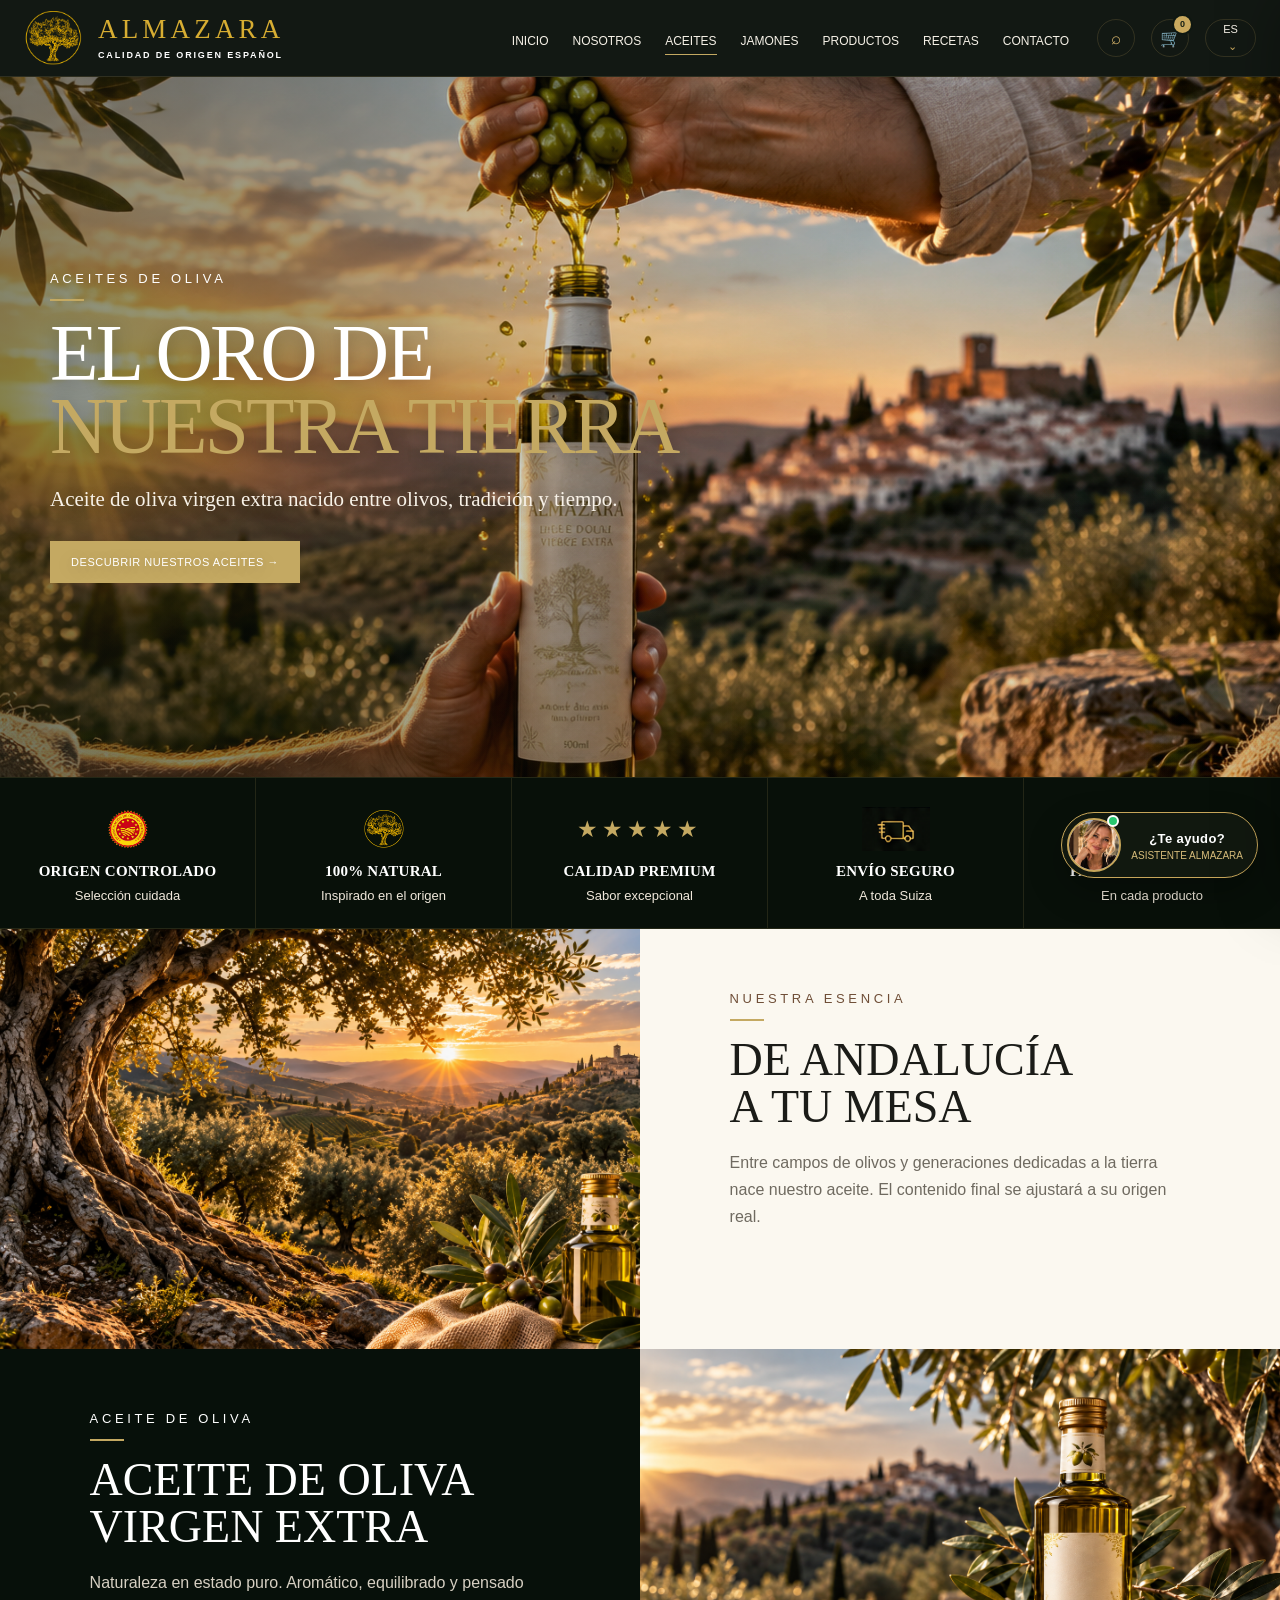
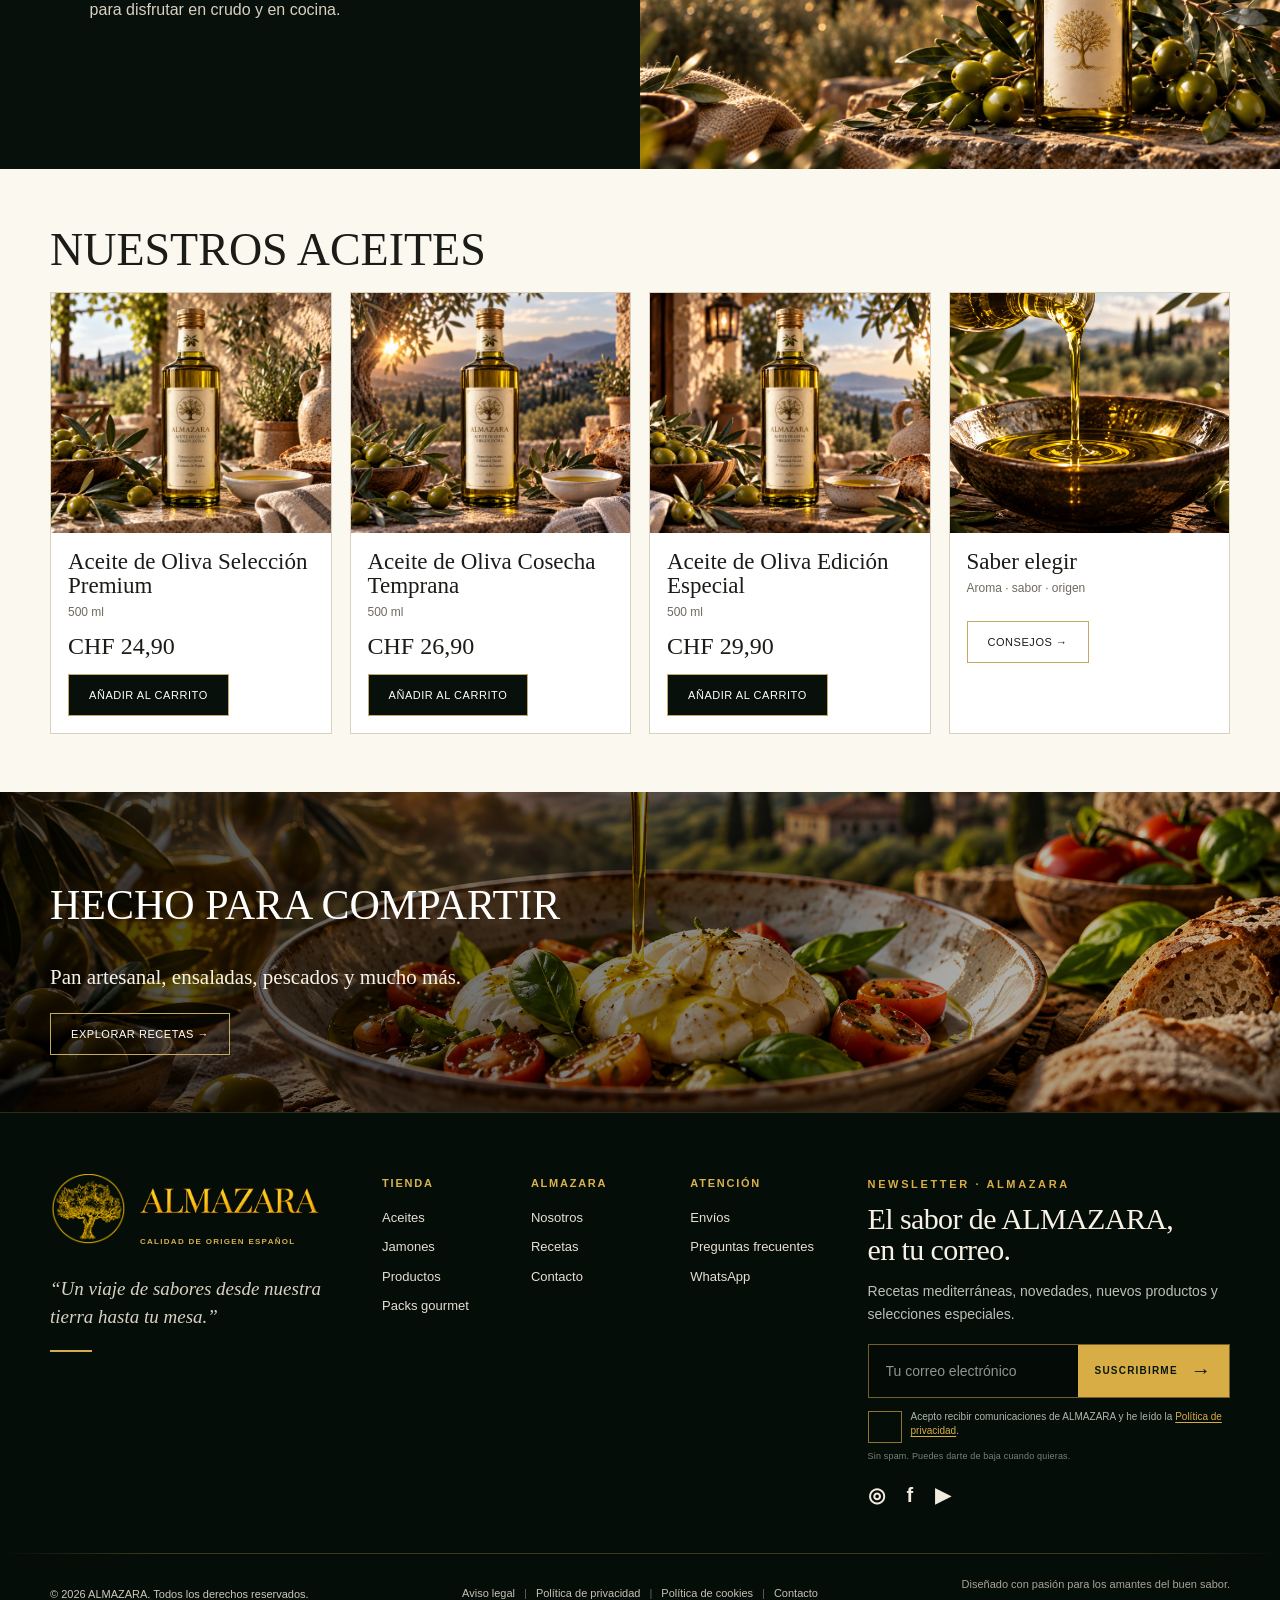
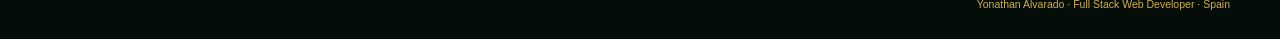
==== aceites.html @ aaeca32a "Primera versión web Almazara Primera versión web Almazara" ====
<!DOCTYPE html>

<html lang="es"><head><meta charset="utf-8"/><meta content="width=device-width,initial-scale=1" name="viewport"/><title>Aceites · ALMAZARA</title><link href="assets/css/style.css" rel="stylesheet"/><link href="assets/css/responsive-v2.css" rel="stylesheet"/></head><body class="values-home-style aceites-page"><header class="site-header"><div class="container nav">
<a aria-label="ALMAZARA · Inicio" class="brand brand-logo" href="index.html"><img alt="" class="brand-symbol" src="assets/img/logo-almazara.png"/><span class="brand-word"><span class="brand-wordmark-text">ALMAZARA</span><small>CALIDAD DE ORIGEN ESPAÑOL</small></span></a>
<nav class="nav-links"><a class="" href="index.html">INICIO</a><a class="" href="nosotros.html">NOSOTROS</a><a class="active" href="aceites.html">ACEITES</a><a class="" href="jamones.html">JAMONES</a><a class="" href="productos.html">PRODUCTOS</a><a class="" href="recetas.html">RECETAS</a><a class="" href="contacto.html">CONTACTO</a></nav><div class="nav-tools premium-tools">
<button aria-label="Buscar" class="head-tool search-trigger" type="button"><span class="tool-icon">⌕</span></button>
<button aria-label="Abrir cesta" class="head-tool cart-trigger" type="button"><span class="tool-icon">🛒</span><span class="cart-count">0</span></button>
<div class="lang-switch"><button aria-expanded="false" aria-haspopup="true" class="head-tool lang-trigger" type="button"><span>ES</span><span class="chev">⌄</span></button><div class="lang-menu" role="menu"><button class="active" data-lang="ES">ES <small>Español</small><b>✓</b></button><button data-lang="DE">DE <small>Deutsch</small></button><button data-lang="FR">FR <small>Français</small></button><button data-lang="IT">IT <small>Italiano</small></button><button data-lang="EN">EN <small>English</small></button></div></div>
</div>
</div></header><section class="hero hero-anim aceites-hero-premium"><div class="hero-media"><img alt="Aceite de oliva ALMAZARA entre olivos al atardecer" src="assets/img/oil-hero-premium-clean.png"/></div><div class="container hero-inner"><div class="hero-copy">
<div class="kicker">ACEITES DE OLIVA</div><h1>EL ORO DE<br/><span class="gold">NUESTRA TIERRA</span></h1><p class="lead">Aceite de oliva virgen extra nacido entre olivos, tradición y tiempo.</p><div class="cta-row"><a class="btn btn-gold" href="#main">DESCUBRIR NUESTROS ACEITES →</a></div>
</div></div></section><section class="values">
<div class="value"><div class="ico"><img alt="Denominación de Origen Protegida" class="value-icon-img origin-icon" src="assets/img/denominacion-origen-protegida.png"/></div><b>ORIGEN CONTROLADO</b><small>Selección cuidada</small></div>
<div class="value"><div class="ico"><img alt="Almazara" src="assets/img/logo-arbol.png"/></div><b>100% NATURAL</b><small>Inspirado en el origen</small></div>
<div class="value"><div class="ico stars">★★★★★</div><b>CALIDAD PREMIUM</b><small>Sabor excepcional</small></div>
<div class="value"><div class="ico"><img alt="" class="value-icon-img shipping-icon" src="assets/img/icon-envio-seguro.png"/></div><b>ENVÍO SEGURO</b><small>A toda Suiza</small></div>
<div class="value"><div class="ico">♡</div><b>PASIÓN Y TRADICIÓN</b><small>En cada producto</small></div>
</section>
<main id="main">
<section class="split reveal"><div class="visual"><img src="assets/img/oil-origin-premium.png"/></div><div class="content"><div class="kicker" style="color:#6F4E37">NUESTRA ESENCIA</div><h2 class="section-title">DE ANDALUCÍA<br/>A TU MESA</h2><p class="section-sub">Entre campos de olivos y generaciones dedicadas a la tierra nace nuestro aceite. El contenido final se ajustará a su origen real.</p></div></section>
<section class="split dark reveal"><div class="content"><div class="kicker">Aceite de Oliva</div><h2 class="section-title">ACEITE DE OLIVA<br/>VIRGEN EXTRA</h2><p class="section-sub">Naturaleza en estado puro. Aromático, equilibrado y pensado para disfrutar en crudo y en cocina.</p></div><div class="visual"><img alt="Aceite de oliva virgen extra ALMAZARA entre olivos al atardecer" src="assets/img/oil-feature-premium.png"/></div></section>
<section class="product-strip"><div class="container"><h2 class="section-title">NUESTROS ACEITES</h2><div class="cards reveal">
<div class="card"><div class="card-media"><img src="assets/img/aove-seleccion-premium.png"/></div><div class="card-body"><h3>Aceite de Oliva Selección Premium</h3><div class="meta">500 ml</div><div class="price">CHF 24,90</div><a class="btn btn-dark">AÑADIR AL CARRITO</a></div></div>
<div class="card"><div class="card-media"><img src="assets/img/aove-cosecha-temprana.png"/></div><div class="card-body"><h3>Aceite de Oliva Cosecha Temprana</h3><div class="meta">500 ml</div><div class="price">CHF 26,90</div><a class="btn btn-dark">AÑADIR AL CARRITO</a></div></div>
<div class="card"><div class="card-media"><img src="assets/img/aove-edicion-especial.png"/></div><div class="card-body"><h3>Aceite de Oliva Edición Especial</h3><div class="meta">500 ml</div><div class="price">CHF 29,90</div><a class="btn btn-dark">AÑADIR AL CARRITO</a></div></div>
<div class="card"><div class="card-media"><img src="assets/img/aove-saber-elegir.png"/></div><div class="card-body"><h3>Saber elegir</h3><div class="meta">Aroma · sabor · origen</div><div class="cta-row"><a class="btn">CONSEJOS →</a></div></div></div>
</div></div></section>
<section class="banner" style="background:url('assets/img/oil-food-premium.png') center/cover"><div class="container"><h2>HECHO PARA COMPARTIR</h2><p class="lead">Pan artesanal, ensaladas, pescados y mucho más.</p><a class="btn" href="recetas.html">EXPLORAR RECETAS →</a></div></section>
</main>
<footer class="site-footer site-footer-premium footer-enterprise">
<div class="container footer-enterprise-main">
<div class="footer-enterprise-brand">
<a aria-label="ALMAZARA · Inicio" class="footer-brand" href="index.html">
<img alt="" class="footer-symbol" src="assets/img/logo-almazara.png"/>
<span>
<img alt="ALMAZARA" class="footer-wordmark" src="assets/img/almazara-wordmark.png"/>
<small>CALIDAD DE ORIGEN ESPAÑOL</small>
</span>
</a>
<p class="footer-brand-claim">“Un viaje de sabores desde nuestra tierra hasta tu mesa.”</p>
<span aria-hidden="true" class="footer-brand-line"></span>
</div>
<div class="footer-enterprise-column">
<h3>TIENDA</h3>
<a href="aceites.html">Aceites</a>
<a href="jamones.html">Jamones</a>
<a href="productos.html">Productos</a>
<a href="productos.html">Packs gourmet</a>
</div>
<div class="footer-enterprise-column">
<h3>ALMAZARA</h3>
<a href="nosotros.html">Nosotros</a>
<a href="recetas.html">Recetas</a>
<a href="contacto.html">Contacto</a>
</div>
<div class="footer-enterprise-column">
<h3>ATENCIÓN</h3>
<a href="contacto.html">Envíos</a>
<a href="contacto.html">Preguntas frecuentes</a>
<a href="https://wa.me/41767850506" rel="noopener" target="_blank">WhatsApp</a>
</div>
<div class="footer-enterprise-newsletter footer-newsletter-premium">
<span class="newsletter-kicker">NEWSLETTER · ALMAZARA</span>
<h3>El sabor de ALMAZARA,<br/>en tu correo.</h3>
<p>Recetas mediterráneas, novedades, nuevos productos y selecciones especiales.</p>
<form action="#" class="footer-newsletter-form newsletter-demo-form" novalidate="">
<label class="sr-only" for="footer-email-enterprise">Tu correo electrónico</label>
<div class="newsletter-input-row">
<input id="footer-email-enterprise" name="email" placeholder="Tu correo electrónico" required="" type="email"/>
<button aria-label="Suscribirme" type="submit"><span>SUSCRIBIRME</span><b>→</b></button>
</div>
<label class="newsletter-consent"><input required="" type="checkbox"/><span>Acepto recibir comunicaciones de ALMAZARA y he leído la <a href="#">Política de privacidad</a>.</span></label>
<p class="newsletter-note">Sin spam. Puedes darte de baja cuando quieras.</p>
<div aria-live="polite" class="newsletter-success" role="status">✓ Gracias. Tu suscripción ha sido registrada para esta demostración.</div>
</form>
<div aria-label="Redes sociales" class="footer-enterprise-socials">
<a aria-label="Instagram" href="https://www.instagram.com/techantoni/" rel="noopener" target="_blank">◎</a>
<a aria-label="Facebook" href="#">f</a>
<a aria-label="YouTube" href="#">▶</a>
</div>
</div>
</div>
<div class="footer-enterprise-rule"></div>
<div class="container footer-enterprise-bottom">
<p class="footer-enterprise-copy">© 2026 ALMAZARA. Todos los derechos reservados.</p>
<nav aria-label="Información legal" class="footer-enterprise-legal">
<a href="#">Aviso legal</a><span>|</span>
<a href="#">Política de privacidad</a><span>|</span>
<a href="#">Política de cookies</a><span>|</span>
<a href="contacto.html">Contacto</a>
</nav>
<div class="footer-enterprise-credit">
<span>Diseñado con pasión para los amantes del buen sabor.</span>
<a href="https://www.instagram.com/techantoni/" rel="noopener" target="_blank">Yonathan Alvarado · Full Stack Web Developer · Spain</a>
</div>
</div>
</footer><script src="assets/js/app.js"></script>
</body></html>
---- assets/css/style.css ----
:root{
  --olive:#2E3D1F;--olive-2:#5A7D3B;--gold:#C4A962;--cream:#F6F1E7;
  --iberico:#8B1E24;--wood:#6F4E37;--char:#2B2B2B;--paper:#FBF8F0;
  --ink:#1B1C18;--muted:#6F6A60;--line:#D9D0C0;--dark:#07100A;
  --shadow:0 18px 48px rgba(0,0,0,.18);
  --serif: Georgia, "Times New Roman", serif;
  --sans: Inter, Arial, Helvetica, sans-serif;
}
*{box-sizing:border-box}
html{scroll-behavior:smooth}
body{margin:0;background:var(--cream);color:var(--ink);font-family:var(--sans)}
img{display:block;width:100%;height:100%;object-fit:cover}
a{text-decoration:none;color:inherit}
button,input,textarea,select{font:inherit}
.container{width:min(1180px,calc(100% - 48px));margin:auto}
.site-header{position:sticky;top:0;z-index:80;background:rgba(6,12,8,.95);backdrop-filter:blur(12px);border-bottom:1px solid rgba(196,169,98,.16)}
.nav{height:76px;display:flex;align-items:center;gap:28px}
.brand{display:flex;align-items:center;gap:12px;color:var(--gold);min-width:max-content}
.brand-mark{width:46px;height:46px;border:1px solid var(--gold);border-radius:50%;display:grid;place-items:center;font-size:20px}
.brand-copy{font:24px/1 var(--serif);letter-spacing:.12em}
.brand-copy small{display:block;font:700 8px/1.2 var(--sans);letter-spacing:.18em;margin-top:6px;color:#fff !important}
.nav-links{margin-left:auto;display:flex;gap:24px;align-items:center}
.nav-links a{color:#F6F1E7;font-size:12px;padding:30px 0 24px;position:relative}
.nav-links a:hover:after,.nav-links a.active:after{content:"";position:absolute;left:0;right:0;bottom:17px;height:1px;background:var(--gold)}
.nav-tools{display:flex;align-items:center;gap:16px;color:var(--gold)}
.nav-tools span{font-size:18px}
.nav-tools .lang{font-size:11px;color:#F6F1E7}
.hero{min-height:620px;background:var(--dark);color:#fff;position:relative;overflow:hidden}
.hero-media{position:absolute;inset:0}
.hero-media img{transform:scale(1.03);filter:saturate(1.06) contrast(1.06)}
.hero-media:after{content:"";position:absolute;inset:0;background:
 linear-gradient(90deg,rgba(4,8,5,.97) 0%,rgba(4,8,5,.78) 38%,rgba(4,8,5,.20) 70%,rgba(4,8,5,.30) 100%),
 linear-gradient(0deg,rgba(4,8,5,.25),transparent 50%)}
.hero-inner{position:relative;z-index:2;min-height:620px;display:flex;align-items:center}
.hero-copy{max-width:610px;padding:52px 0}
.kicker{font-size:13px;letter-spacing:.28em;text-transform:uppercase;margin-bottom:16px}
.kicker:after{content:"";display:block;width:34px;height:2px;background:var(--gold);margin-top:13px}
.hero h1{font:400 clamp(56px,6.2vw,90px)/.92 var(--serif);letter-spacing:-.035em;margin:0 0 20px}
.gold{color:var(--gold)}
.lead{font:21px/1.45 var(--serif);max-width:590px;color:#F8F2E8}
.cta-row{display:flex;flex-wrap:wrap;gap:14px;margin-top:26px}
.btn{display:inline-flex;align-items:center;justify-content:center;gap:10px;padding:14px 20px;border:1px solid var(--gold);font-size:11px;letter-spacing:.05em;text-transform:uppercase;transition:.25s}
.btn:hover{transform:translateY(-2px);box-shadow:0 10px 24px rgba(0,0,0,.15)}
.btn-gold{background:var(--gold);color:white}
.btn-dark{background:var(--dark);color:white}
.btn-red{background:var(--iberico);color:white;border-color:var(--iberico)}
.quote{margin-top:20px;font:italic 20px/1.4 var(--serif);color:#EFE5D6}
.values{background:#081009;color:white;display:grid;grid-template-columns:repeat(5,1fr);border-top:1px solid rgba(196,169,98,.15);border-bottom:1px solid rgba(196,169,98,.15)}
.value{padding:22px 18px;text-align:center;border-right:1px solid rgba(196,169,98,.15)}
.value:last-child{border-right:none}.value .ico{color:var(--gold);font-size:28px;margin-bottom:9px}.value b{display:block;font:400 13px var(--serif);letter-spacing:.04em}.value small{display:block;color:#D8D0C4;margin-top:5px;font-size:11px}
.section{padding:78px 0}
.section.dark{background:var(--dark);color:white}
.section.paper{background:var(--paper)}
.section-title{font:400 46px/1.02 var(--serif);margin:0 0 18px}
.section-sub{color:var(--muted);font-size:16px;line-height:1.7;max-width:720px}
.split{display:grid;grid-template-columns:1fr 1fr;gap:0}
.split .visual{min-height:420px}
.split .content{padding:62px 7vw;background:var(--paper)}
.split.dark .content{background:var(--dark);color:white}
.split.dark .section-sub{color:#D7D0C3}
.feature-grid{display:grid;grid-template-columns:repeat(3,1fr)}
.feature-card{position:relative;min-height:330px;overflow:hidden;color:white}
.feature-card:after{content:"";position:absolute;inset:0;background:linear-gradient(0deg,rgba(0,0,0,.82),rgba(0,0,0,.05))}
.feature-card .copy{position:absolute;left:28px;right:28px;bottom:26px;z-index:2}.feature-card h3{font:400 31px/1 var(--serif);margin:0 0 10px}
.product-strip{padding:58px 0;background:var(--paper)}
.cards{display:grid;grid-template-columns:repeat(4,1fr);gap:18px}
.card{background:white;border:1px solid var(--line);overflow:hidden;position:relative;transition:.25s}
.card:hover{transform:translateY(-5px);box-shadow:var(--shadow)}
.card-media{height:240px}
.card-body{padding:17px}.card h3{font:400 23px/1.05 var(--serif);margin:0 0 7px}.meta{font-size:12px;color:var(--muted)}.price{font:400 24px var(--serif);margin:14px 0}
.badge{position:absolute;top:12px;left:12px;background:var(--olive);color:white;padding:6px 9px;font-size:10px;z-index:2}
.badge.red{background:var(--iberico)}
.category-grid{display:grid;grid-template-columns:repeat(6,1fr);background:var(--paper);border-bottom:1px solid var(--line)}
.category{padding:26px 12px;text-align:center;border-right:1px solid var(--line)}
.category:last-child{border-right:none}.category .ico{font-size:30px;color:#8A6A2E;margin-bottom:8px}.category b{font-size:12px;letter-spacing:.06em}
.filter-layout{display:grid;grid-template-columns:250px 1fr;gap:30px}
.filter-panel{border:1px solid var(--line);background:white;padding:22px;align-self:start}
.filter-panel h3{font:400 20px var(--serif);margin:0 0 16px}.filter-panel label{display:block;font-size:13px;margin:10px 0}.filter-panel hr{border:none;border-top:1px solid var(--line);margin:22px 0}
.story-band{display:grid;grid-template-columns:1.1fr .9fr;min-height:380px}.story-band .content{padding:58px 7vw;background:var(--paper)}
.stats{display:grid;grid-template-columns:repeat(4,1fr);gap:1px;background:var(--line)}
.stat{background:var(--paper);text-align:center;padding:38px 18px}.stat strong{font:400 34px var(--serif);color:#8A6A2E}.stat span{display:block;margin-top:8px}
.banner{min-height:320px;position:relative;color:white;display:flex;align-items:center}.banner:after{content:"";position:absolute;inset:0;background:linear-gradient(90deg,rgba(0,0,0,.75),rgba(0,0,0,.2))}
.banner .container{position:relative;z-index:2}.banner h2{font:400 42px/1.02 var(--serif);max-width:560px}
.recipe-grid{display:grid;grid-template-columns:repeat(3,1fr);gap:18px}.recipe-card{background:#fff;border:1px solid var(--line)}.recipe-card .card-media{height:235px}
.contact-layout{display:grid;grid-template-columns:1.05fr .95fr;gap:44px}
.contact-form{display:grid;gap:12px}
.contact-form input,.contact-form textarea,.contact-form select{width:100%;padding:15px;border:1px solid #D5CCBE;background:#fffaf4}
.contact-form textarea{min-height:160px}
.contact-info{display:grid;gap:18px}
.contact-item{display:grid;grid-template-columns:54px 1fr;gap:14px;align-items:start}
.icon-round{width:54px;height:54px;border-radius:50%;background:var(--olive);color:var(--gold);display:grid;place-items:center;font-size:22px}
.socials{display:flex;gap:12px;margin-top:12px}
.social{width:40px;height:40px;border-radius:50%;display:grid;place-items:center;background:var(--char);color:white;font-size:13px}
.site-footer{background:#061009;color:#ECE4D8;padding:44px 0 22px}
.footer-grid{display:grid;grid-template-columns:1.25fr 1fr 1fr;gap:34px}
.site-footer h3{color:var(--gold);font:400 25px var(--serif);margin-top:0}.site-footer p{color:#CFC7BA;line-height:1.65}
.legal{margin-top:28px;padding-top:18px;border-top:1px solid rgba(196,169,98,.16);font-size:11px;color:#AFA79A;display:flex;justify-content:space-between;gap:16px;flex-wrap:wrap}
.credit{margin-top:10px;text-align:center;font-size:12px;color:#CCC2B1}.credit a{color:var(--gold)}
.whatsapp{position:fixed;right:22px;bottom:22px;z-index:90;width:58px;height:58px;border-radius:50%;background:#25D366;color:white;display:grid;place-items:center;font-weight:700;box-shadow:0 12px 28px rgba(0,0,0,.28)}
.reveal{opacity:0;transform:translateY(24px);transition:.85s ease}.reveal.show{opacity:1;transform:none}
.hero-anim .hero-media img{animation:kenburns 18s ease-in-out infinite alternate}
@keyframes kenburns{from{transform:scale(1.03) translate3d(0,0,0)}to{transform:scale(1.10) translate3d(-1.5%,-1%,0)}}
@media(max-width:980px){
 .nav-links{display:none}.split,.story-band,.contact-layout{grid-template-columns:1fr}.values{grid-template-columns:1fr 1fr}.cards{grid-template-columns:1fr 1fr}.category-grid{grid-template-columns:repeat(3,1fr)}.feature-grid,.stats,.recipe-grid{grid-template-columns:1fr 1fr}.filter-layout{grid-template-columns:1fr}.hero{min-height:560px}.hero-inner{min-height:560px}.hero-copy{padding:40px 0;max-width:70%}.footer-grid{grid-template-columns:1fr 1fr}
}
@media(max-width:640px){
 .container{width:min(100% - 28px,1180px)}.hero-copy{max-width:100%}.hero h1{font-size:54px}.lead{font-size:18px}.values{grid-template-columns:1fr}.cards,.feature-grid,.stats,.recipe-grid,.footer-grid{grid-template-columns:1fr}.category-grid{grid-template-columns:1fr 1fr}.section{padding:54px 0}.section-title{font-size:38px}.split .content{padding:42px 24px}
}

/* Identidad oficial ALMAZARA: archivos PNG suministrados por el cliente */
.brand-logo{gap:12px;height:100%;align-items:center}
.brand-symbol{width:54px;height:54px;object-fit:contain;flex:0 0 54px}
.brand-word{display:flex;flex-direction:column;justify-content:center;min-width:168px}
.brand-wordmark{width:178px;height:38px;object-fit:contain;object-position:left center}
.brand-word small{display:block;margin-top:2px;color:#C4A962;font:700 7px/1.15 var(--sans);letter-spacing:.20em;white-space:nowrap}
.footer-brand{display:inline-flex;align-items:center;gap:14px;color:var(--gold)}
.footer-symbol{width:66px;height:66px;object-fit:contain;flex:0 0 66px}
.footer-brand span{display:flex;flex-direction:column;justify-content:center}
.footer-wordmark{width:190px;height:42px;object-fit:contain;object-position:left center}
.footer-brand small{margin-top:2px;font:700 7px/1.15 var(--sans);letter-spacing:.20em;color:#C4A962}
.footer-brand-block .serif{margin-top:18px}
@media(max-width:1180px){.brand-wordmark{width:158px}.brand-word{min-width:148px}.nav{gap:20px}.nav-links{gap:18px}}
@media(max-width:980px){.brand-symbol{width:48px;height:48px;flex-basis:48px}.brand-wordmark{width:156px;height:34px}}
@media(max-width:480px){.brand-wordmark{width:135px}.brand-word small{font-size:6px;letter-spacing:.14em}.footer-wordmark{width:165px}}
/* Logo oficial en bloque 100% NATURAL */
.value .ico img{width:34px;height:34px;object-fit:contain;display:block;margin:0 auto;}

.value .ico.stars{
  font-size:18px;
  letter-spacing:3px;
  line-height:1;
  color:var(--gold);
  margin-bottom:10px;
}

.value-icon-img{
  display:block;
  width:42px;
  height:42px;
  object-fit:contain;
  margin:0 auto;
}
.value-icon-img.shipping-icon{
  width:68px;
  height:52px;
}

.value-icon-img.origin-icon{
  width:48px;
  height:48px;
  object-fit:contain;
  margin:0 auto 7px;
}

/* HOME HERO: preserve the complete 16:9 artwork without cropping */
.home-hero{
  width:100%;
  aspect-ratio:16 / 9;
  min-height:0;
  background:#07100A;
}
.home-hero .hero-media img{
  object-fit:contain;
  object-position:center center;
  transform:none !important;
  animation:none !important;
}
.home-hero .hero-inner{
  min-height:100%;
}
@media (max-width:980px){
  .home-hero{aspect-ratio:auto;min-height:720px;}
  .home-hero .hero-inner{min-height:720px;}
  .home-hero .hero-media img{object-fit:cover;object-position:68% center;}
}


/* === AJUSTE HERO INICIO: altura exacta al abrir la web === */
@media (min-width: 981px){
  body.home-page .hero{
    height: calc(100vh - 76px);
    min-height: 620px;
    max-height: 900px;
  }

  body.home-page .hero-inner{
    min-height: 100%;
    height: 100%;
  }

  body.home-page .hero-media{
    background:#07100a;
    display:flex;
    align-items:center;
    justify-content:center;
    overflow:hidden;
  }

  body.home-page .hero-media img{
    width:100%;
    height:100%;
    object-fit:cover;
    object-position:center center;
  }
}

/* HERO PREMIUM FINAL */
.home-page .home-hero .hero-media img{width:100%;height:100%;object-fit:cover;object-position:center center}
.home-page .home-hero .hero-media:after{background:linear-gradient(90deg,rgba(3,7,4,.91) 0%,rgba(3,7,4,.75) 28%,rgba(3,7,4,.18) 50%,rgba(3,7,4,.03) 75%,rgba(3,7,4,.08) 100%)}
.home-page .hero-copy{max-width:650px;padding:38px 0 28px}
.home-page .hero h1{font-size:clamp(58px,5.6vw,92px);line-height:.93;margin-bottom:20px}
.home-page .hero h1 .gold{color:var(--gold)}
.home-page .hero-signature{display:flex;align-items:center;gap:14px;margin-top:27px;color:#ead69d;font:italic 18px/1.35 var(--serif)}
.home-page .hero-signature span{width:45px;height:1px;background:var(--gold);flex:0 0 auto}
.home-page .hero-trust{display:flex;margin-top:30px;width:min(520px,100%)}
.home-page .hero-trust>div{min-width:145px;padding:0 25px;text-align:center;border-right:1px solid rgba(196,169,98,.35);color:#fff}
.home-page .hero-trust>div:first-child{padding-left:0}
.home-page .hero-trust>div:last-child{border-right:0}
.home-page .trust-icon{display:block;color:var(--gold);font-size:27px;line-height:1;margin-bottom:8px}
.home-page .hero-trust b{font-size:10px;line-height:1.25;letter-spacing:.08em;font-weight:600}
@media(max-width:980px){.home-page .hero-trust{display:none}.home-page .hero-signature{font-size:16px}}
@media(max-width:640px){.home-page .hero h1{font-size:49px}.home-page .hero-copy{padding:35px 0}}


/* === HERO ARTWORK CLEAN: the premium artwork already contains its typography. ===
   Do not render a second HTML text layer over it. */
.home-page .hero-artwork-only{position:relative;overflow:hidden;background:#07100a}
.home-page .hero-artwork-only .hero-media{position:absolute;inset:0;display:flex;align-items:center;justify-content:center;background:#07100a}
.home-page .hero-artwork-only .hero-media img{width:100%;height:100%;object-fit:cover;object-position:center center;transform:none!important;animation:none!important;filter:none}
.home-page .hero-artwork-only .hero-media:after{display:none!important;content:none!important}
.home-page .hero-artwork-only .hero-hotspots{position:absolute;inset:0;z-index:3;pointer-events:none}
.home-page .hero-artwork-only .hero-hotspot{position:absolute;display:block;pointer-events:auto;background:transparent}
/* Invisible clickable areas aligned with the two buttons embedded in the 16:9 artwork. */
.home-page .hero-artwork-only .hero-hotspot-discover{left:8.5%;top:64.0%;width:13.9%;height:7.3%}
.home-page .hero-artwork-only .hero-hotspot-products{left:23.3%;top:64.0%;width:15.4%;height:7.3%}
@media(max-width:980px){
  .home-page .hero-artwork-only .hero-hotspots{display:none}
  .home-page .hero-artwork-only .hero-media img{object-fit:cover;object-position:center center}
}


/* =========================================================
   HOME HERO — CONTROLES REALES PREMIUM
   Mantiene intacta la imagen aprobada y superpone controles HTML
   exactamente sobre sus zonas visuales.
   ========================================================= */

.site-header .brand-word small{
  display:block;
  white-space:nowrap;
  font-size:9px;
  line-height:1;
  letter-spacing:.10em;
  margin-top:4px;
  color:#ffffff;
  font-weight:600;
}

.home-page .hero-artwork-only .hero-hotspots{display:none!important}

.home-page .hero-artwork-only .hero-ui-layer{
  position:absolute;
  inset:0;
  z-index:5;
  pointer-events:none;
}

/* Botones colocados sobre los botones dibujados en la referencia */
.home-page .hero-actions-live{
  position:absolute;
  left:8.3%;
  top:63.8%;
  display:flex;
  gap:14px;
  align-items:center;
  pointer-events:auto;
}

.home-page .hero-live-btn{
  min-height:48px;
  display:inline-flex;
  align-items:center;
  justify-content:center;
  gap:10px;
  padding:0 22px;
  border:1px solid rgba(213,178,91,.85);
  font:600 12px/1 Arial,sans-serif;
  letter-spacing:.02em;
  text-transform:uppercase;
  text-decoration:none;
  transition:
    transform .32s cubic-bezier(.2,.8,.2,1),
    box-shadow .32s ease,
    background .32s ease,
    border-color .32s ease,
    color .32s ease;
  backdrop-filter:blur(3px);
  -webkit-backdrop-filter:blur(3px);
}

.home-page .hero-live-btn-primary{
  min-width:230px;
  background:linear-gradient(135deg,rgba(209,174,88,.98),rgba(189,151,61,.94));
  color:#fff;
  box-shadow:inset 0 1px 0 rgba(255,255,255,.24);
}

.home-page .hero-live-btn-secondary{
  min-width:215px;
  background:rgba(6,10,7,.72);
  color:#fff;
  border-color:rgba(213,178,91,.72);
}

.home-page .hero-live-btn:hover{
  transform:translateY(-3px);
  border-color:#efd17d;
  box-shadow:0 12px 28px rgba(0,0,0,.35),0 0 18px rgba(209,174,88,.18);
}

.home-page .hero-live-btn-primary:hover{
  background:linear-gradient(135deg,#ddbd68,#c89e42);
}

.home-page .hero-live-btn-secondary:hover{
  background:rgba(36,29,15,.88);
}

.home-page .hero-live-btn .arrow{
  transition:transform .28s ease;
}
.home-page .hero-live-btn-primary:hover .arrow{
  transform:translateX(5px);
}
.home-page .hero-live-btn .cart-icon{
  color:var(--gold);
  filter:saturate(.8);
}

/* Tres valores interactivos */
.home-page .hero-trust-live{
  position:absolute;
  left:7.6%;
  bottom:5.1%;
  width:31.5%;
  min-width:470px;
  display:grid;
  grid-template-columns:repeat(3,1fr);
  pointer-events:auto;
}

.home-page .trust-live-btn{
  position:relative;
  min-height:95px;
  padding:8px 18px 6px;
  color:#fff;
  border:0;
  border-right:1px solid rgba(209,174,88,.35);
  background:rgba(3,8,4,.07);
  cursor:pointer;
  text-transform:uppercase;
  font:600 11px/1.28 Arial,sans-serif;
  letter-spacing:.04em;
  transition:
    transform .3s ease,
    background .3s ease,
    box-shadow .3s ease,
    color .3s ease;
}
.home-page .trust-live-btn:last-child{border-right:0}
.home-page .trust-live-icon{
  display:block;
  color:#d9b554;
  font-size:28px;
  line-height:1;
  margin-bottom:7px;
  transition:transform .3s ease,text-shadow .3s ease;
}

.home-page .trust-live-btn:hover,
.home-page .trust-live-btn.is-active{
  transform:translateY(-4px);
  background:rgba(23,31,20,.52);
  box-shadow:0 10px 26px rgba(0,0,0,.25),inset 0 0 0 1px rgba(214,179,90,.16);
}
.home-page .trust-live-btn:hover .trust-live-icon,
.home-page .trust-live-btn.is-active .trust-live-icon{
  transform:scale(1.12);
  text-shadow:0 0 14px rgba(221,185,87,.65);
}

/* Popover premium */
.home-page .trust-popover{
  position:absolute;
  left:8.2%;
  bottom:17.5%;
  width:min(430px,38vw);
  padding:20px 46px 18px 22px;
  color:#f8f2e4;
  background:linear-gradient(145deg,rgba(7,15,10,.96),rgba(19,26,17,.94));
  border:1px solid rgba(209,174,88,.52);
  box-shadow:0 18px 45px rgba(0,0,0,.45);
  backdrop-filter:blur(10px);
  opacity:0;
  visibility:hidden;
  transform:translateY(12px);
  transition:.3s ease;
  pointer-events:none;
}
.home-page .trust-popover.is-open{
  opacity:1;
  visibility:visible;
  transform:translateY(0);
  pointer-events:auto;
}
.home-page .trust-popover strong{
  display:block;
  color:#d7b45a;
  font:600 14px/1.2 Arial,sans-serif;
  letter-spacing:.06em;
  text-transform:uppercase;
  margin-bottom:7px;
}
.home-page .trust-popover p{
  margin:0;
  font:15px/1.5 Georgia,serif;
  color:#f3ead8;
}
.home-page .trust-popover-close{
  position:absolute;
  right:11px;
  top:8px;
  width:28px;
  height:28px;
  border:0;
  background:transparent;
  color:#d7b45a;
  font-size:23px;
  cursor:pointer;
}

/* En pantallas más estrechas ocultamos superposición para no romper el arte */
@media(max-width:1180px){
  .home-page .hero-actions-live,
  .home-page .hero-trust-live,
  .home-page .trust-popover{display:none}
}


/* =========================================================
   CABECERA FINAL — ALMAZARA
   Mayor respiración horizontal del wordmark y alineación del
   subtítulo hasta el margen derecho del nombre.
   ========================================================= */
.site-header .brand-logo{
  gap:16px;
}
.site-header .brand-symbol{
  width:58px;
  height:58px;
  flex-basis:58px;
}
.site-header .brand-word{
  width:255px;
  min-width:255px;
}
.site-header .brand-wordmark-text{
  display:block;
  width:100%;
  color:#d7ad32;
  font-family:Georgia,"Times New Roman",serif;
  font-size:27px;
  font-weight:500;
  line-height:1;
  letter-spacing:.155em;
  white-space:nowrap;
}
.site-header .brand-word small{
  display:block;
  width:100%;
  margin-top:8px;
  color:#ffffff;
  font-family:Arial,sans-serif;
  font-size:9px;
  font-weight:700;
  line-height:1;
  letter-spacing:.105em;
  white-space:nowrap;
  text-align:left;
}
@media(max-width:1180px){
  .site-header .brand-word{width:225px;min-width:225px}
  .site-header .brand-wordmark-text{font-size:24px;letter-spacing:.13em}
  .site-header .brand-word small{font-size:8px;letter-spacing:.075em}
}
@media(max-width:980px){
  .site-header .brand-symbol{width:50px;height:50px;flex-basis:50px}
  .site-header .brand-word{width:205px;min-width:205px}
  .site-header .brand-wordmark-text{font-size:22px}
}

/* Ajuste final solicitado: el subtítulo de la cabecera de Inicio
   respira más y acompaña visualmente todo el ancho de ALMAZARA. */
.home-page .site-header .brand-wordmark-text + small{
  letter-spacing:.205em;
}
@media(max-width:1180px){
  .home-page .site-header .brand-wordmark-text + small{letter-spacing:.17em}
}
\n\n

/* === HERO DEFINITIVO: imagen aprobada + botones invisibles funcionales === */
.home-page .hero-artwork-only .hero-ui-layer,
.home-page .hero-actions-live,
.home-page .hero-trust-live,
.home-page .trust-popover{
  display:none !important;
}

.home-page .hero-hotspots-final{
  position:absolute;
  inset:0;
  z-index:8;
  pointer-events:none;
}

/* Mantienen el aspecto visual EXACTO de la imagen: no dibujan bordes, fondos ni sombras */
.home-page .hero-click{
  position:absolute;
  display:block;
  pointer-events:auto;
  cursor:pointer;
  background:transparent !important;
  border:0 !important;
  outline:0;
  box-shadow:none !important;
  transform:none !important;
}

/* Posiciones ajustadas a la última cabecera aprobada */
.home-page .hero-click-discover{
  left:7.0%;
  top:57.2%;
  width:16.5%;
  height:7.1%;
}

.home-page .hero-click-buy{
  left:24.3%;
  top:57.2%;
  width:17.0%;
  height:7.1%;
}

.home-page .hero-click:focus-visible{
  outline:2px solid rgba(232,194,91,.9);
  outline-offset:3px;
}

@media(max-width:980px){
  .home-page .hero-hotspots-final{display:none}
}


/* =========================================================
   HOME HERO LIVE — texto y botones HTML reales
   Solo afecta a la portada. La fotografía queda limpia.
   ========================================================= */
.home-page .home-hero-live{
  position:relative;
  min-height:calc(100vh - 76px);
  max-height:900px;
  height:calc(100vh - 76px);
  overflow:hidden;
  background:#07100a;
}
.home-page .home-hero-live .hero-media{position:absolute;inset:0;z-index:0}
.home-page .home-hero-live .hero-media img{
  width:100%;height:100%;object-fit:cover;object-position:center center;
  transform:none!important;animation:none!important;filter:saturate(1.02) contrast(1.02);
}
.home-page .home-hero-live .hero-media:after{
  content:"";position:absolute;inset:0;
  background:linear-gradient(90deg,rgba(2,6,4,.86) 0%,rgba(2,6,4,.72) 28%,rgba(2,6,4,.28) 46%,rgba(2,6,4,.05) 64%,rgba(2,6,4,.02) 100%);
}
.home-page .home-hero-live .hero-inner{
  position:relative;z-index:2;height:100%;min-height:100%;display:flex;align-items:flex-start;
}
.home-page .hero-copy-live{
  width:min(690px,48vw);
  padding-top:clamp(70px,10vh,110px);
  color:#fff;
}
.home-page .hero-kicker-live{
  font:600 15px/1.2 var(--sans);letter-spacing:.27em;text-transform:uppercase;color:#f5f1e8;
  text-shadow:0 2px 12px rgba(0,0,0,.45);
}
.home-page .hero-kicker-live span{color:#e0d4bc;margin:0 .18em}
.home-page .hero-kicker-line{width:48px;height:2px;background:linear-gradient(90deg,#d9b44a,#f2cf69);margin:17px 0 22px}
.home-page .hero-copy-live h1{
  margin:0 0 18px;font:400 clamp(64px,6vw,104px)/.86 Georgia,"Times New Roman",serif;
  letter-spacing:-.035em;color:#fff;text-shadow:0 4px 22px rgba(0,0,0,.38);
}
.home-page .hero-copy-live h1 .gold{color:#d9b64f}
.home-page .hero-lead-live{
  margin:0;color:#f8f1e6;font:400 clamp(18px,1.45vw,25px)/1.35 Georgia,"Times New Roman",serif;
  text-shadow:0 2px 12px rgba(0,0,0,.5);
}
.home-page .hero-actions-live2{display:flex;gap:16px;margin-top:28px;align-items:center}
.home-page .hero-btn-live{
  min-height:58px;padding:0 26px;display:inline-flex;align-items:center;justify-content:center;gap:12px;
  font:700 14px/1 var(--sans);letter-spacing:.015em;text-transform:uppercase;text-decoration:none;
  transition:transform .28s ease,box-shadow .28s ease,background .28s ease,border-color .28s ease,color .28s ease;
  will-change:transform;
}
.home-page .hero-btn-primary{
  background:linear-gradient(135deg,#d2ad4d,#e6c560);color:#fff;border:1px solid #e8c766;
  box-shadow:inset 0 1px 0 rgba(255,255,255,.28),0 8px 20px rgba(0,0,0,.15);
}
.home-page .hero-btn-secondary{
  background:rgba(4,8,5,.72);color:#fff;border:1px solid rgba(222,184,75,.78);backdrop-filter:blur(2px);
}
.home-page .hero-btn-live:hover{transform:translateY(-3px);box-shadow:0 14px 30px rgba(0,0,0,.30),0 0 22px rgba(222,184,75,.20)}
.home-page .hero-btn-primary:hover{background:linear-gradient(135deg,#e0bb59,#efd070);border-color:#f1d273}
.home-page .hero-btn-secondary:hover{background:rgba(42,34,16,.90);border-color:#efd070}
.home-page .hero-arrow{font-size:20px;transition:transform .28s ease}
.home-page .hero-btn-primary:hover .hero-arrow{transform:translateX(6px)}
.home-page .hero-cart{color:#e0b946;font-size:20px;transition:transform .28s ease}
.home-page .hero-btn-secondary:hover .hero-cart{transform:scale(1.12) rotate(-4deg)}
.home-page .hero-btn-live:active{transform:translateY(0) scale(.985)}
.home-page .hero-btn-live:focus-visible{outline:2px solid #f0ce6a;outline-offset:4px}
.home-page .hero-signature-live{display:flex;align-items:center;gap:15px;margin-top:27px;color:#e6c567}
.home-page .hero-signature-live span{width:54px;height:1px;background:#d5ad43;flex:0 0 auto}
.home-page .hero-signature-live em{font:italic 19px/1.2 Georgia,"Times New Roman",serif;white-space:nowrap}
.home-page .hero-trust-live2{display:flex;margin-top:30px;width:min(590px,100%)}
.home-page .hero-trust-item{
  width:33.333%;min-height:105px;padding:0 26px;display:flex;flex-direction:column;align-items:center;justify-content:flex-start;
  border-right:1px solid rgba(218,180,73,.55);text-align:center;color:#fff;
}
.home-page .hero-trust-item:first-child{padding-left:0}
.home-page .hero-trust-item:last-child{border-right:0}
.home-page .hero-trust-item svg{width:44px;height:44px;margin-bottom:10px;fill:none;stroke:#e0b946;stroke-width:3;stroke-linecap:round;stroke-linejoin:round;filter:drop-shadow(0 2px 5px rgba(0,0,0,.25))}
.home-page .hero-trust-item b{font:700 14px/1.18 var(--sans);letter-spacing:.01em}

@media(max-width:1200px){
  .home-page .hero-copy-live{width:min(640px,52vw);padding-top:68px}
  .home-page .hero-copy-live h1{font-size:clamp(58px,5.8vw,88px)}
  .home-page .hero-signature-live em{font-size:17px}
}
@media(max-width:980px){
  .home-page .home-hero-live{height:auto;min-height:760px;max-height:none}
  .home-page .home-hero-live .hero-media img{object-position:68% center}
  .home-page .home-hero-live .hero-media:after{background:linear-gradient(90deg,rgba(2,6,4,.90) 0%,rgba(2,6,4,.78) 50%,rgba(2,6,4,.24) 100%)}
  .home-page .hero-copy-live{width:min(650px,78vw);padding-top:70px;padding-bottom:52px}
  .home-page .hero-trust-live2{display:none}
  .home-page .hero-signature-live em{white-space:normal}
}
@media(max-width:640px){
  .home-page .home-hero-live{min-height:690px}
  .home-page .home-hero-live .hero-media img{object-position:72% center}
  .home-page .hero-copy-live{width:100%;padding-top:54px}
  .home-page .hero-kicker-live{font-size:11px;letter-spacing:.20em}
  .home-page .hero-copy-live h1{font-size:clamp(49px,14vw,67px);line-height:.90}
  .home-page .hero-lead-live{font-size:17px}.home-page .hero-br{display:none}
  .home-page .hero-actions-live2{flex-direction:column;align-items:stretch;gap:10px}
  .home-page .hero-btn-live{width:100%;min-height:54px}
  .home-page .hero-signature-live{gap:10px}
  .home-page .hero-signature-live span{width:30px}
  .home-page .hero-signature-live em{font-size:15px}
}

/* === BARRA DE VALORES · AJUSTE PREMIUM SIN CAMBIAR ICONOS === */
.home-page .values{
  min-height:150px;
  align-items:stretch;
}
.home-page .values .value{
  min-height:150px;
  padding:20px 16px 18px;
  display:flex;
  flex-direction:column;
  align-items:center;
  justify-content:center;
}
.home-page .values .value .ico{
  height:50px;
  width:100%;
  margin:0 0 9px;
  display:flex;
  align-items:center;
  justify-content:center;
  color:var(--gold);
  line-height:1;
}
.home-page .values .value .ico img{
  display:block;
  object-fit:contain;
  margin:0 auto;
}
.home-page .values .origin-icon{
  width:44px !important;
  height:44px !important;
  margin:0 auto !important;
}
.home-page .values .value:nth-child(2) .ico img{
  width:42px;
  height:42px;
}
.home-page .values .value .ico.stars{
  font-family:Georgia,"Times New Roman",serif;
  font-size:23px;
  letter-spacing:4px;
  white-space:nowrap;
  margin-bottom:9px;
}
.home-page .values .shipping-icon{
  width:68px !important;
  height:52px !important;
  margin:0 auto !important;
}
.home-page .values .value:nth-child(5) .ico{
  font-family:Arial,sans-serif;
  font-size:44px;
  font-weight:300;
}
.home-page .values .value b{
  display:block;
  min-height:18px;
  margin:0;
  color:#fff;
  font:600 15px/1.15 Georgia,"Times New Roman",serif;
  letter-spacing:.015em;
  text-align:center;
}
.home-page .values .value small{
  display:block;
  margin-top:7px;
  color:#f0e8db;
  font:400 13px/1.2 Arial,sans-serif;
  text-align:center;
}
@media(max-width:980px){
  .home-page .values .value{min-height:135px}
}


/* HOME · FRANJA ACEITES / JAMONES — FINAL */
.home-page .feature-grid-home-final{display:grid;grid-template-columns:repeat(2,minmax(0,1fr));width:100%;background:#050906}
.home-page .feature-grid-home-final .feature-card{position:relative;min-height:370px;overflow:hidden;color:#fff;border-right:1px solid rgba(196,169,98,.28)}
.home-page .feature-grid-home-final .feature-card:last-child{border-right:0}
.home-page .feature-grid-home-final .feature-card>img{position:absolute;inset:0;width:100%;height:100%;object-fit:cover;object-position:center center;transform:scale(1.001);transition:transform .7s ease}
.home-page .feature-grid-home-final .feature-card:after{content:"";position:absolute;inset:0;z-index:1;background:linear-gradient(90deg,rgba(2,6,4,.88) 0%,rgba(2,6,4,.60) 34%,rgba(2,6,4,.20) 63%,rgba(2,6,4,.03) 100%)}
.home-page .feature-grid-home-final .feature-card .copy{position:absolute;z-index:2;left:8.5%;right:auto;bottom:auto;top:50%;width:min(390px,43%);transform:translateY(-50%);text-shadow:0 3px 15px rgba(0,0,0,.50)}
.home-page .feature-grid-home-final .feature-card h3{margin:0;color:#fff;font:400 clamp(38px,3.3vw,58px)/.91 Georgia,"Times New Roman",serif;letter-spacing:-.025em}
.home-page .feature-grid-home-final .feature-accent{display:block;width:36px;height:2px;margin:16px 0 15px;background:#d7b34d}
.home-page .feature-grid-home-final .feature-card p{margin:0 0 20px;color:#f7f0e5;font:400 clamp(17px,1.25vw,22px)/1.28 Georgia,"Times New Roman",serif}
.home-page .feature-grid-home-final .feature-card .btn{min-width:220px;min-height:54px;padding:0 20px;border:1px solid rgba(215,179,77,.82);background:rgba(3,8,5,.56);color:#fff;font:700 12px/1 Arial,sans-serif;letter-spacing:.025em;text-shadow:none;backdrop-filter:blur(2px);-webkit-backdrop-filter:blur(2px)}
.home-page .feature-grid-home-final .feature-card .btn span{font-size:18px;transition:transform .28s ease}
.home-page .feature-grid-home-final .feature-card:hover>img{transform:scale(1.035)}
.home-page .feature-grid-home-final .feature-card .btn:hover{transform:translateY(-2px);border-color:#efd06d;background:rgba(35,29,15,.84);box-shadow:0 10px 24px rgba(0,0,0,.28)}
.home-page .feature-grid-home-final .feature-card .btn:hover span{transform:translateX(4px)}
@media(max-width:980px){.home-page .feature-grid-home-final{grid-template-columns:1fr}.home-page .feature-grid-home-final .feature-card{min-height:360px;border-right:0;border-bottom:1px solid rgba(196,169,98,.25)}.home-page .feature-grid-home-final .feature-card .copy{width:min(430px,72%)}}
@media(max-width:640px){.home-page .feature-grid-home-final .feature-card{min-height:330px}.home-page .feature-grid-home-final .feature-card .copy{left:7%;width:78%}.home-page .feature-grid-home-final .feature-card h3{font-size:40px}.home-page .feature-grid-home-final .feature-card p{font-size:17px}.home-page .feature-grid-home-final .feature-card .btn{min-width:205px;min-height:50px}}



/* === Ajuste final franja Aceites / Jamones con fotografías limpias === */
.home-page .feature-grid-home-final .feature-card:after{
  background:linear-gradient(90deg,
    rgba(2,6,4,.74) 0%,
    rgba(2,6,4,.52) 28%,
    rgba(2,6,4,.18) 58%,
    rgba(2,6,4,.02) 100%);
}
.home-page .feature-grid-home-final .feature-card>img{
  filter:saturate(1.05) contrast(1.03) brightness(1.02);
}
.home-page .feature-grid-home-final .feature-card .copy{
  text-shadow:0 2px 10px rgba(0,0,0,.38);
}
\n\n/* HOME · PRODUCTOS DESTACADOS — composición premium de 5 tarjetas */
.home-page .home-products-premium{padding:48px 0 58px;background:#f8f4ea}
.home-page .home-products-premium .container{width:min(1480px,calc(100% - 72px))}
.home-page .home-products-head{position:relative;display:flex;align-items:flex-end;justify-content:center;margin-bottom:12px}
.home-page .home-products-head .section-title{margin:0;text-align:center;font:400 clamp(31px,2.5vw,43px)/1 Georgia,"Times New Roman",serif;letter-spacing:.015em}
.home-page .home-products-all{position:absolute;right:0;bottom:5px;padding-bottom:7px;border-bottom:1px solid #b89545;color:#705b32;font:600 12px/1 Arial,sans-serif;letter-spacing:.035em}
.home-page .home-products-all span{font-size:18px;margin-left:8px}
.home-page .home-products-line{width:42px;height:2px;background:#c5a04b;margin:0 auto 24px}
.home-page .home-products-premium .cards{grid-template-columns:repeat(5,minmax(0,1fr));gap:18px}
.home-page .home-products-premium .card{display:flex;flex-direction:column;min-width:0;background:#07100a;border:1px solid rgba(196,169,98,.35);box-shadow:0 8px 22px rgba(0,0,0,.08)}
.home-page .home-products-premium .card:hover{transform:translateY(-5px);box-shadow:0 18px 38px rgba(0,0,0,.18)}
.home-page .home-products-premium .card-media{height:185px;overflow:hidden;background:#111}
.home-page .home-products-premium .card-media img{width:100%;height:100%;object-fit:cover;transition:transform .55s ease}
.home-page .home-products-premium .card:hover .card-media img{transform:scale(1.035)}
.home-page .home-products-premium .card-body{flex:1;display:flex;flex-direction:column;padding:17px 18px 14px;background:linear-gradient(145deg,#08110b,#061009);color:#fff}
.home-page .home-products-premium .card h3{min-height:48px;margin:0 0 8px;color:#f7f1e5;font:400 20px/1.08 Georgia,"Times New Roman",serif;letter-spacing:.005em}
.home-page .home-products-premium .meta{color:#d7cfc0;font:400 12px/1.3 Arial,sans-serif}
.home-page .home-products-premium .card-bottom{display:flex;align-items:flex-end;justify-content:space-between;gap:12px;margin-top:auto;padding-top:18px}
.home-page .home-products-premium .price{margin:0;color:#fff;font:400 23px/1 Georgia,"Times New Roman",serif;white-space:nowrap}
.home-page .home-products-premium .product-cart{width:48px;height:48px;flex:0 0 48px;display:grid;place-items:center;border:1px solid #c7a343;color:#ddb84f;background:#08100a;font-size:20px;transition:.28s ease}
.home-page .home-products-premium .product-cart:hover{transform:translateY(-2px);background:#c7a343;color:#07100a;box-shadow:0 8px 20px rgba(0,0,0,.25)}
@media(max-width:1180px){.home-page .home-products-premium .container{width:min(100% - 48px,1180px)}.home-page .home-products-premium .cards{grid-template-columns:repeat(3,1fr)}.home-page .home-products-all{position:static;margin-left:auto}.home-page .home-products-head{justify-content:space-between}.home-page .home-products-line{margin-left:0}}
@media(max-width:760px){.home-page .home-products-premium .cards{grid-template-columns:repeat(2,1fr)}.home-page .home-products-head{align-items:flex-start;gap:18px}.home-page .home-products-head .section-title{text-align:left}.home-page .home-products-all{font-size:10px}}
@media(max-width:520px){.home-page .home-products-premium .container{width:calc(100% - 28px)}.home-page .home-products-premium .cards{grid-template-columns:1fr}.home-page .home-products-head{display:block}.home-page .home-products-all{display:inline-block;margin-top:14px}.home-page .home-products-line{margin-top:14px}.home-page .home-products-premium .card-media{height:230px}}


/* HOME · UNA HISTORIA CON RAÍCES — bloque premium */
.home-page .home-story-premium{display:grid;grid-template-columns:56% 44%;min-height:410px;background:#f8f4ea;overflow:hidden;border-top:1px solid rgba(196,169,98,.18)}
.home-page .home-story-visual{position:relative;min-height:410px;overflow:hidden;background:#111}
.home-page .home-story-visual:after{content:"";position:absolute;inset:0;background:linear-gradient(90deg,rgba(3,7,4,.08),rgba(3,7,4,.02) 62%,rgba(248,244,234,.72) 100%);pointer-events:none}
.home-page .home-story-visual img{width:100%;height:100%;object-fit:cover;object-position:center center;transition:transform 1s ease}
.home-page .home-story-premium:hover .home-story-visual img{transform:scale(1.025)}
.home-page .home-story-play{position:absolute;z-index:3;left:50%;top:53%;transform:translate(-50%,-50%);display:flex;flex-direction:column;align-items:center;gap:12px;color:#e5c15e;text-shadow:0 3px 14px rgba(0,0,0,.75)}
.home-page .home-story-play-icon{width:76px;height:76px;border:2px solid rgba(255,255,255,.88);border-radius:50%;display:grid;place-items:center;padding-left:5px;background:rgba(7,10,7,.52);font-size:29px;box-shadow:0 10px 28px rgba(0,0,0,.28);transition:.3s ease}
.home-page .home-story-play strong{font:700 14px/1 Arial,sans-serif;letter-spacing:.08em}
.home-page .home-story-play:hover .home-story-play-icon{transform:scale(1.08);background:rgba(196,169,98,.9);color:#07100a}
.home-page .home-story-content{position:relative;display:grid;grid-template-columns:minmax(0,1fr) 145px;gap:42px;align-items:center;padding:50px 5.5vw 48px 4.2vw;background:linear-gradient(105deg,#f8f4ea 0%,#fbf8f0 72%,#f3eddf 100%)}
.home-page .home-story-copy h2{margin:0;color:#191a17;font:400 clamp(36px,3vw,52px)/.98 Georgia,"Times New Roman",serif;letter-spacing:-.015em}
.home-page .home-story-line{display:block;width:42px;height:2px;margin:17px 0 20px;background:#b89036}
.home-page .home-story-copy p{max-width:650px;margin:0 0 13px;color:#3e3b35;font:400 16px/1.58 Georgia,"Times New Roman",serif}
.home-page .home-story-copy p strong{font-weight:700;letter-spacing:.025em}
.home-page .home-story-btn{min-height:52px;margin-top:12px;padding:0 25px;display:inline-flex;align-items:center;gap:18px;border:1px solid #b89443;color:#2b2924;background:rgba(255,255,255,.38);font:700 11px/1 Arial,sans-serif;letter-spacing:.045em;transition:.28s ease}
.home-page .home-story-btn span{font-size:18px;transition:transform .28s ease}
.home-page .home-story-btn:hover{transform:translateY(-2px);background:#0a120c;color:#fff;border-color:#c7a343;box-shadow:0 10px 24px rgba(0,0,0,.13)}
.home-page .home-story-btn:hover span{transform:translateX(5px)}
.home-page .home-story-values{align-self:center;padding-left:22px;border-left:1px solid rgba(184,144,54,.25);color:#595247;font:italic 23px/1.52 Georgia,"Times New Roman",serif}
.home-page .home-story-values span{display:block}
.home-page .home-story-values i{display:block;width:38px;height:2px;margin-top:20px;background:#b89036}
@media(max-width:1100px){.home-page .home-story-premium{grid-template-columns:1fr}.home-page .home-story-visual{min-height:390px}.home-page .home-story-content{grid-template-columns:1fr 125px;padding:44px 7vw}.home-page .home-story-visual:after{background:linear-gradient(0deg,rgba(248,244,234,.45),transparent 28%)}}
@media(max-width:680px){.home-page .home-story-visual{min-height:310px}.home-page .home-story-play-icon{width:64px;height:64px;font-size:24px}.home-page .home-story-content{display:block;padding:38px 24px 42px}.home-page .home-story-copy p{font-size:15px}.home-page .home-story-values{margin-top:30px;padding:20px 0 0;border-left:0;border-top:1px solid rgba(184,144,54,.25);font-size:20px}.home-page .home-story-values span{display:inline}.home-page .home-story-values span:not(:last-of-type):after{content:" · ";color:#b89036}.home-page .home-story-btn{width:100%;justify-content:center}}



/* =========================================================
   FOOTER PREMIUM · ALMAZARA 2026
   Solo afecta al nuevo footer de la portada.
   ========================================================= */
.site-footer-premium{
  background:#050d08;
  color:#efe8dc;
  padding:0;
  border-top:1px solid rgba(196,169,98,.18);
}
.site-footer-premium .footer-premium-top{
  min-height:205px;
  display:grid;
  grid-template-columns:1.2fr 1.15fr .65fr 1.35fr;
  align-items:center;
  gap:0;
  padding:34px 0 30px;
}
.site-footer-premium .footer-premium-top > div{
  min-height:118px;
  display:flex;
  flex-direction:column;
  justify-content:center;
  padding:0 34px;
  border-right:1px solid rgba(196,169,98,.20);
}
.site-footer-premium .footer-premium-top > div:first-child{padding-left:0}
.site-footer-premium .footer-premium-top > div:last-child{
  border-right:0;
  padding-right:0;
}
.site-footer-premium .footer-brand{
  display:inline-flex;
  align-items:center;
  gap:15px;
}
.site-footer-premium .footer-symbol{
  width:82px;
  height:82px;
  flex:0 0 82px;
  object-fit:contain;
}
.site-footer-premium .footer-brand span{
  display:flex;
  flex-direction:column;
}
.site-footer-premium .footer-wordmark{
  width:210px;
  height:auto;
  object-fit:contain;
  object-position:left center;
}
.site-footer-premium .footer-brand small{
  margin-top:7px;
  color:#c9a84d;
  font:700 9px/1.1 Arial,sans-serif;
  letter-spacing:.18em;
}
.site-footer-premium .footer-premium-quote p{
  margin:0;
  color:#f2eadc;
  font:italic 24px/1.35 Georgia,"Times New Roman",serif;
}
.site-footer-premium .footer-premium-accent{
  width:46px;
  height:2px;
  margin-top:18px;
  background:#d2ad4d;
}
.site-footer-premium .footer-premium-socials{
  flex-direction:row !important;
  align-items:center;
  justify-content:center !important;
  gap:24px;
}
.site-footer-premium .footer-premium-socials a{
  color:#fff;
  font:700 24px/1 Arial,sans-serif;
  transition:transform .25s ease,color .25s ease;
}
.site-footer-premium .footer-premium-socials a:hover{
  color:#d9b64f;
  transform:translateY(-2px);
}
.site-footer-premium .footer-premium-newsletter h3{
  margin:0 0 15px;
  color:#fff;
  font:700 12px/1.2 Arial,sans-serif;
  letter-spacing:.05em;
}
.site-footer-premium .footer-newsletter-form{
  display:grid;
  grid-template-columns:1fr 58px;
  border:1px solid rgba(196,169,98,.42);
  background:#08100b;
}
.site-footer-premium .footer-newsletter-form input{
  min-width:0;
  border:0;
  outline:0;
  background:transparent;
  color:#fff;
  padding:17px 18px;
  font:14px/1 Arial,sans-serif;
}
.site-footer-premium .footer-newsletter-form input::placeholder{color:#8f948f}
.site-footer-premium .footer-newsletter-form button{
  border:0;
  background:linear-gradient(135deg,#d4ae4d,#e7c25c);
  color:#11150f;
  font-size:24px;
  cursor:pointer;
  transition:filter .25s ease,transform .25s ease;
}
.site-footer-premium .footer-newsletter-form button:hover{
  filter:brightness(1.06);
  transform:translateX(1px);
}
.site-footer-premium .footer-premium-bottom{
  border-top:1px solid rgba(196,169,98,.16);
  min-height:96px;
  display:grid;
  grid-template-columns:1fr auto 1fr;
  align-items:center;
  gap:28px;
  padding:18px 0 22px;
  color:#c9c1b5;
  font:12px/1.45 Arial,sans-serif;
}
.site-footer-premium .footer-legal-links{
  display:flex;
  align-items:center;
  justify-content:center;
  gap:10px;
  white-space:nowrap;
}
.site-footer-premium .footer-legal-links a{color:#d9d1c5}
.site-footer-premium .footer-legal-links a:hover{color:#d9b64f}
.site-footer-premium .footer-signature{
  text-align:right;
  display:flex;
  flex-direction:column;
  gap:5px;
}
.site-footer-premium .footer-signature span{color:#c8c0b4}
.site-footer-premium .footer-signature a{
  color:#d3ad4a;
  font-size:11px;
}
.site-footer-premium .footer-signature a:hover{color:#efd072}
.site-footer-premium .sr-only{
  position:absolute!important;
  width:1px!important;
  height:1px!important;
  padding:0!important;
  margin:-1px!important;
  overflow:hidden!important;
  clip:rect(0,0,0,0)!important;
  white-space:nowrap!important;
  border:0!important;
}
@media(max-width:1100px){
  .site-footer-premium .footer-premium-top{
    grid-template-columns:1fr 1fr;
    row-gap:26px;
  }
  .site-footer-premium .footer-premium-top > div:nth-child(2){border-right:0}
  .site-footer-premium .footer-premium-top > div:nth-child(3){padding-left:0}
  .site-footer-premium .footer-premium-bottom{
    grid-template-columns:1fr;
    text-align:center;
  }
  .site-footer-premium .footer-signature{text-align:center}
  .site-footer-premium .footer-legal-links{flex-wrap:wrap}
}
@media(max-width:700px){
  .site-footer-premium .footer-premium-top{grid-template-columns:1fr}
  .site-footer-premium .footer-premium-top > div{
    border-right:0;
    border-bottom:1px solid rgba(196,169,98,.16);
    padding:24px 0;
    min-height:auto;
  }
  .site-footer-premium .footer-premium-top > div:last-child{border-bottom:0}
  .site-footer-premium .footer-premium-socials{justify-content:flex-start!important}
  .site-footer-premium .footer-premium-quote p{font-size:21px}
  .site-footer-premium .footer-brand small{font-size:8px}
  .site-footer-premium .footer-premium-bottom{padding-bottom:32px}
}



/* =========================================================
   FOOTER PREMIUM CENTRADO · AJUSTE FINAL
   ========================================================= */
.site-footer-premium .footer-premium-top{
  grid-template-columns:1fr;
  justify-items:center;
  text-align:center;
  gap:0;
  padding:42px 0 34px;
}
.site-footer-premium .footer-premium-top > div,
.site-footer-premium .footer-premium-top > div:first-child,
.site-footer-premium .footer-premium-top > div:last-child,
.site-footer-premium .footer-premium-top > div:nth-child(3){
  width:100%;
  min-height:auto;
  padding:14px 0;
  border-right:0;
  border-bottom:0;
  align-items:center;
}
.site-footer-premium .footer-brand{
  justify-content:center;
}
.site-footer-premium .footer-brand span{
  align-items:flex-start;
  text-align:left;
}
.site-footer-premium .footer-premium-quote p{
  text-align:center;
}
.site-footer-premium .footer-premium-accent{
  margin:16px auto 0;
}
.site-footer-premium .footer-premium-socials{
  justify-content:center !important;
  padding-top:10px !important;
  padding-bottom:18px !important;
}
.site-footer-premium .footer-premium-newsletter{
  width:min(520px,100%) !important;
  margin:0 auto;
}
.site-footer-premium .footer-premium-newsletter h3{
  text-align:center;
}
.site-footer-premium .footer-newsletter-form{
  width:min(500px,100%);
  margin:0 auto;
}
.site-footer-premium .footer-premium-bottom{
  grid-template-columns:1fr;
  justify-items:center;
  text-align:center;
  gap:10px;
  padding:24px 0 28px;
}
.site-footer-premium .footer-legal-links{
  justify-content:center;
  flex-wrap:wrap;
}
.site-footer-premium .footer-signature{
  text-align:center;
  align-items:center;
  margin-top:5px;
}
@media(max-width:700px){
  .site-footer-premium .footer-premium-top{padding:32px 0 26px}
  .site-footer-premium .footer-premium-top > div{padding:12px 0}
  .site-footer-premium .footer-premium-socials{justify-content:center!important}
  .site-footer-premium .footer-brand{flex-direction:column}
  .site-footer-premium .footer-brand span{align-items:center;text-align:center}
  .site-footer-premium .footer-wordmark{object-position:center}
}



/* =========================================================
   FOOTER · GRAN MARCA PREMIUM
   ========================================================= */
.site-footer.footer-enterprise{
  background:#050d08;
  color:#eee7da;
  padding:0;
  border-top:1px solid rgba(196,169,98,.20);
}
.footer-enterprise .footer-enterprise-main{
  display:grid;
  grid-template-columns:1.65fr .62fr .68fr .78fr 1.45fr;
  gap:clamp(28px,3vw,58px);
  align-items:start;
  padding:58px 0 48px;
}
.footer-enterprise .footer-enterprise-brand{
  padding-right:22px;
}
.footer-enterprise .footer-brand{
  display:inline-flex;
  align-items:center;
  gap:14px;
}
.footer-enterprise .footer-symbol{
  width:76px;
  height:76px;
  flex:0 0 76px;
  object-fit:contain;
}
.footer-enterprise .footer-wordmark{
  width:190px;
  height:auto;
  object-fit:contain;
  object-position:left center;
}
.footer-enterprise .footer-brand small{
  display:block;
  margin-top:7px;
  color:#d4b04d;
  font:700 8px/1.1 Arial,sans-serif;
  letter-spacing:.16em;
}
.footer-enterprise .footer-brand-claim{
  max-width:310px;
  margin:24px 0 0;
  color:#d9d1c4;
  font:italic 19px/1.45 Georgia,"Times New Roman",serif;
}
.footer-enterprise .footer-brand-line{
  display:block;
  width:42px;
  height:2px;
  margin-top:20px;
  background:#d2ad4d;
}
.footer-enterprise .footer-enterprise-column,
.footer-enterprise .footer-enterprise-newsletter{
  padding-top:7px;
}
.footer-enterprise .footer-enterprise-column h3,
.footer-enterprise .footer-enterprise-newsletter h3{
  margin:0 0 21px;
  color:#d8b34d;
  font:700 11px/1 Arial,sans-serif;
  letter-spacing:.16em;
}
.footer-enterprise .footer-enterprise-column a{
  display:block;
  width:max-content;
  max-width:100%;
  margin:0 0 13px;
  color:#e7dfd3;
  font:400 13px/1.25 Arial,sans-serif;
  transition:color .22s ease,transform .22s ease;
}
.footer-enterprise .footer-enterprise-column a:hover{
  color:#e2bd55;
  transform:translateX(3px);
}
.footer-enterprise .footer-enterprise-newsletter p{
  max-width:330px;
  margin:0 0 17px;
  color:#c8c0b4;
  font:13px/1.55 Arial,sans-serif;
}
.footer-enterprise .footer-newsletter-form{
  width:100%;
  display:grid;
  grid-template-columns:1fr 54px;
  border:1px solid rgba(196,169,98,.38);
  background:#08110b;
}
.footer-enterprise .footer-newsletter-form input{
  min-width:0;
  border:0;
  outline:0;
  padding:15px 16px;
  background:transparent;
  color:#fff;
  font:13px/1 Arial,sans-serif;
}
.footer-enterprise .footer-newsletter-form input::placeholder{color:#8f948f}
.footer-enterprise .footer-newsletter-form button{
  border:0;
  background:linear-gradient(135deg,#d2ad4d,#e6c45d);
  color:#10140f;
  font-size:22px;
  cursor:pointer;
  transition:filter .22s ease;
}
.footer-enterprise .footer-newsletter-form button:hover{filter:brightness(1.08)}
.footer-enterprise .footer-enterprise-socials{
  display:flex;
  gap:22px;
  align-items:center;
  margin-top:21px;
}
.footer-enterprise .footer-enterprise-socials a{
  color:#f2ebdf;
  font:700 20px/1 Arial,sans-serif;
  transition:color .22s ease,transform .22s ease;
}
.footer-enterprise .footer-enterprise-socials a:hover{
  color:#d8b34d;
  transform:translateY(-2px);
}
.footer-enterprise .footer-enterprise-rule{
  width:100%;
  height:1px;
  background:linear-gradient(90deg,transparent,rgba(196,169,98,.28) 12%,rgba(196,169,98,.28) 88%,transparent);
}
.footer-enterprise .footer-enterprise-bottom{
  display:grid;
  grid-template-columns:1fr auto 1fr;
  gap:24px;
  align-items:center;
  padding:23px 0 27px;
  color:#aaa397;
  font:11px/1.45 Arial,sans-serif;
}
.footer-enterprise .footer-enterprise-copy{margin:0}
.footer-enterprise .footer-enterprise-legal{
  display:flex;
  justify-content:center;
  align-items:center;
  gap:9px;
  white-space:nowrap;
}
.footer-enterprise .footer-enterprise-legal a{color:#c9c1b5}
.footer-enterprise .footer-enterprise-legal a:hover{color:#d8b34d}
.footer-enterprise .footer-enterprise-legal span{color:#5f655f}
.footer-enterprise .footer-enterprise-credit{
  display:flex;
  flex-direction:column;
  align-items:flex-end;
  text-align:right;
  gap:4px;
}
.footer-enterprise .footer-enterprise-credit span{color:#aaa397}
.footer-enterprise .footer-enterprise-credit a{
  color:#d3ad4a;
  font-size:10.5px;
}
.footer-enterprise .footer-enterprise-credit a:hover{color:#efd070}
.footer-enterprise .sr-only{
  position:absolute!important;width:1px!important;height:1px!important;padding:0!important;
  margin:-1px!important;overflow:hidden!important;clip:rect(0,0,0,0)!important;
  white-space:nowrap!important;border:0!important;
}
@media(max-width:1180px){
  .footer-enterprise .footer-enterprise-main{
    grid-template-columns:1.5fr repeat(3,.75fr);
  }
  .footer-enterprise .footer-enterprise-newsletter{
    grid-column:1/-1;
    width:min(560px,100%);
    margin-top:12px;
  }
  .footer-enterprise .footer-enterprise-bottom{
    grid-template-columns:1fr;
    text-align:center;
    gap:10px;
  }
  .footer-enterprise .footer-enterprise-credit{align-items:center;text-align:center}
}
@media(max-width:760px){
  .footer-enterprise .footer-enterprise-main{
    grid-template-columns:1fr 1fr;
    padding:42px 0 34px;
  }
  .footer-enterprise .footer-enterprise-brand,
  .footer-enterprise .footer-enterprise-newsletter{grid-column:1/-1}
  .footer-enterprise .footer-enterprise-brand{padding-right:0}
  .footer-enterprise .footer-enterprise-legal{flex-wrap:wrap;white-space:normal}
}
@media(max-width:520px){
  .footer-enterprise .footer-enterprise-main{grid-template-columns:1fr;gap:26px}
  .footer-enterprise .footer-enterprise-brand,
  .footer-enterprise .footer-enterprise-newsletter{grid-column:auto}
  .footer-enterprise .footer-symbol{width:66px;height:66px;flex-basis:66px}
  .footer-enterprise .footer-wordmark{width:170px}
  .footer-enterprise .footer-enterprise-legal span{display:none}
  .footer-enterprise .footer-enterprise-legal{gap:8px 15px}
}



/* =========================================================
   NOSOTROS HERO PREMIUM — mismo lenguaje visual que Inicio
   ========================================================= */
.nosotros-page .nosotros-hero-live{position:relative;min-height:calc(100vh - 76px);max-height:900px;height:calc(100vh - 76px);overflow:hidden;background:#07100a}
.nosotros-page .nosotros-hero-live .hero-media{position:absolute;inset:0;z-index:0}
.nosotros-page .nosotros-hero-live .hero-media img{width:100%;height:100%;object-fit:cover;object-position:center center;transform:none!important;animation:none!important;filter:saturate(1.02) contrast(1.02)}
.nosotros-page .nosotros-hero-live .hero-media:after{content:"";position:absolute;inset:0;background:linear-gradient(90deg,rgba(2,6,4,.88) 0%,rgba(2,6,4,.73) 28%,rgba(2,6,4,.28) 47%,rgba(2,6,4,.05) 66%,rgba(2,6,4,.02) 100%)}
.nosotros-page .nosotros-hero-live .hero-inner{position:relative;z-index:2;height:100%;min-height:100%;display:flex;align-items:flex-start}
.nosotros-page .hero-copy-live{width:min(690px,48vw);padding-top:clamp(70px,10vh,110px);color:#fff}
.nosotros-page .hero-kicker-live{font:600 15px/1.2 var(--sans);letter-spacing:.27em;text-transform:uppercase;color:#f5f1e8;text-shadow:0 2px 12px rgba(0,0,0,.45)}
.nosotros-page .hero-kicker-live span{color:#e0d4bc;margin:0 .18em}
.nosotros-page .hero-kicker-line{width:48px;height:2px;background:linear-gradient(90deg,#d9b44a,#f2cf69);margin:17px 0 22px}
.nosotros-page .hero-copy-live h1{margin:0 0 18px;font:400 clamp(64px,6vw,104px)/.86 Georgia,"Times New Roman",serif;letter-spacing:-.035em;color:#fff;text-shadow:0 4px 22px rgba(0,0,0,.38)}
.nosotros-page .hero-copy-live h1 .gold{color:#d9b64f}
.nosotros-page .hero-lead-live{margin:0;color:#f8f1e6;font:400 clamp(18px,1.45vw,25px)/1.35 Georgia,"Times New Roman",serif;text-shadow:0 2px 12px rgba(0,0,0,.5)}
.nosotros-page .hero-actions-live2{display:flex;gap:16px;margin-top:28px;align-items:center}
.nosotros-page .hero-btn-live{min-height:58px;padding:0 26px;display:inline-flex;align-items:center;justify-content:center;gap:12px;font:700 14px/1 var(--sans);letter-spacing:.015em;text-transform:uppercase;text-decoration:none;transition:transform .28s ease,box-shadow .28s ease,background .28s ease,border-color .28s ease,color .28s ease;will-change:transform}
.nosotros-page .hero-btn-primary{background:linear-gradient(135deg,#d2ad4d,#e6c560);color:#fff;border:1px solid #e8c766;box-shadow:inset 0 1px 0 rgba(255,255,255,.28),0 8px 20px rgba(0,0,0,.15)}
.nosotros-page .hero-btn-live:hover{transform:translateY(-3px);box-shadow:0 14px 30px rgba(0,0,0,.30),0 0 22px rgba(222,184,75,.20)}
.nosotros-page .hero-btn-primary:hover{background:linear-gradient(135deg,#e0bb59,#efd070);border-color:#f1d273}
.nosotros-page .hero-arrow{font-size:20px;transition:transform .28s ease}.nosotros-page .hero-btn-primary:hover .hero-arrow{transform:translateX(6px)}
.nosotros-page .hero-btn-live:active{transform:translateY(0) scale(.985)}.nosotros-page .hero-btn-live:focus-visible{outline:2px solid #f0ce6a;outline-offset:4px}
.nosotros-page .hero-signature-live{display:flex;align-items:center;gap:15px;margin-top:27px;color:#e6c567}
.nosotros-page .hero-signature-live span{width:54px;height:1px;background:#d5ad43;flex:0 0 auto}
.nosotros-page .hero-signature-live em{font:italic 19px/1.2 Georgia,"Times New Roman",serif;white-space:nowrap}
@media(max-width:1200px){.nosotros-page .hero-copy-live{width:min(640px,52vw);padding-top:68px}.nosotros-page .hero-copy-live h1{font-size:clamp(58px,5.8vw,88px)}}
@media(max-width:980px){.nosotros-page .nosotros-hero-live{height:auto;min-height:760px;max-height:none}.nosotros-page .nosotros-hero-live .hero-media img{object-position:60% center}.nosotros-page .nosotros-hero-live .hero-media:after{background:linear-gradient(90deg,rgba(2,6,4,.92) 0%,rgba(2,6,4,.78) 52%,rgba(2,6,4,.24) 100%)}.nosotros-page .hero-copy-live{width:min(650px,78vw);padding-top:70px;padding-bottom:52px}.nosotros-page .hero-signature-live em{white-space:normal}}
@media(max-width:640px){.nosotros-page .nosotros-hero-live{min-height:690px}.nosotros-page .nosotros-hero-live .hero-media img{object-position:64% center}.nosotros-page .hero-copy-live{width:100%;padding-top:54px}.nosotros-page .hero-kicker-live{font-size:11px;letter-spacing:.20em}.nosotros-page .hero-copy-live h1{font-size:clamp(49px,14vw,67px);line-height:.90}.nosotros-page .hero-lead-live{font-size:17px}.nosotros-page .hero-actions-live2{flex-direction:column;align-items:stretch;gap:10px}.nosotros-page .hero-btn-live{width:100%;min-height:54px}.nosotros-page .hero-signature-live{gap:10px}.nosotros-page .hero-signature-live span{width:30px}.nosotros-page .hero-signature-live em{font-size:15px}}

/* NOSOTROS — tarjetas premium con imagen limpia + copy HTML */
.nosotros-page .about-premium-cards{background:#071009;align-items:stretch}
.nosotros-page .about-premium-cards .feature-card{height:430px;min-height:430px;isolation:isolate;border-right:1px solid rgba(196,169,98,.18)}
.nosotros-page .about-premium-cards .feature-card:last-child{border-right:0}
.nosotros-page .about-premium-cards .feature-card>img{position:absolute;inset:0;width:100%;height:100%;object-fit:cover;object-position:center;z-index:0;transition:transform .8s ease,filter .8s ease}
.nosotros-page .about-premium-cards .feature-card:after{z-index:1;background:linear-gradient(0deg,rgba(2,7,4,.96) 0%,rgba(2,7,4,.76) 35%,rgba(2,7,4,.18) 72%,rgba(2,7,4,.04) 100%)}
.nosotros-page .about-premium-cards .feature-card .copy{left:34px;right:34px;bottom:30px;z-index:2;text-shadow:0 2px 14px rgba(0,0,0,.42)}
.nosotros-page .about-premium-cards .feature-card h3{font-size:31px;letter-spacing:.01em;margin-bottom:10px}
.nosotros-page .about-premium-cards .feature-card p{max-width:390px;margin:0 0 18px;color:#eee7dc;font:400 15px/1.55 var(--sans)}
.nosotros-page .about-premium-cards .about-card-btn{display:inline-flex;align-items:center;gap:12px;color:var(--gold);font:700 12px/1 var(--sans);letter-spacing:.08em;padding:0 0 8px;border-bottom:1px solid var(--gold);transition:gap .25s ease,color .25s ease,border-color .25s ease}
.nosotros-page .about-premium-cards .about-card-btn:hover{gap:18px;color:#e6ca7a;border-color:#e6ca7a}
.nosotros-page .about-premium-cards .feature-card:hover>img{transform:scale(1.035);filter:saturate(1.06) contrast(1.03)}
@media(max-width:980px){.nosotros-page .about-premium-cards .feature-card{height:390px;min-height:390px}}
@media(max-width:640px){.nosotros-page .about-premium-cards .feature-card{height:430px;min-height:430px;border-right:0;border-bottom:1px solid rgba(196,169,98,.18)}.nosotros-page .about-premium-cards .feature-card .copy{left:24px;right:24px;bottom:26px}.nosotros-page .about-premium-cards .feature-card h3{font-size:29px}}

/* NOSOTROS · bloque raíces premium */
.about-roots-premium{background:#f3eee3;align-items:stretch}
.about-roots-premium .visual{min-height:560px;overflow:hidden}
.about-roots-premium .visual img{width:100%;height:100%;display:block;object-fit:cover;object-position:center}
.about-roots-premium .content{display:flex;flex-direction:column;justify-content:center;padding:70px clamp(42px,7vw,120px);background:#f3eee3}
.roots-words{display:flex;flex-direction:column;gap:5px;margin:14px 0 24px;color:#1c281b;font:italic 400 clamp(38px,4vw,64px)/1.16 Georgia,"Times New Roman",serif}
.roots-rule{width:92px;height:2px;background:#b8963e;margin:0 0 25px}
.roots-signature{margin:0;color:#9a7b35;font:600 12px/1.65 Arial,sans-serif;letter-spacing:.28em}
@media(max-width:760px){.about-roots-premium{grid-template-columns:1fr}.about-roots-premium .visual{min-height:380px}.about-roots-premium .content{padding:46px 28px}.roots-words{font-size:42px}}

/* Nosotros · banner panorámico premium */
.about-final-banner{
  min-height:380px;
  background-position:center 49%;
  background-size:cover;
  background-repeat:no-repeat;
}
.about-final-banner:after{
  background:linear-gradient(90deg,rgba(5,10,7,.78) 0%,rgba(5,10,7,.52) 34%,rgba(5,10,7,.18) 67%,rgba(5,10,7,.08) 100%);
}
.about-final-banner .banner-copy{max-width:720px;padding:72px 0 66px}
.about-final-banner .banner-eyebrow{
  display:block;
  margin-bottom:16px;
  font-size:12px;
  font-weight:700;
  letter-spacing:.28em;
  color:#d6b45f;
}
.about-final-banner h2{
  max-width:720px;
  margin:0;
  font-size:clamp(36px,4vw,58px);
  line-height:1.02;
  color:#fff;
  text-shadow:0 3px 20px rgba(0,0,0,.35);
}
.about-final-banner .banner-line{
  display:block;
  width:74px;
  height:3px;
  margin-top:24px;
  background:#c8a451;
}
@media (max-width:700px){
  .about-final-banner{min-height:360px;background-position:58% center}
  .about-final-banner .banner-copy{padding:58px 0 52px}
  .about-final-banner h2{font-size:36px}
}


/* === BARRA DE VALORES IGUAL A INICIO · NOSOTROS / ACEITES / JAMONES / CONTACTO === */
.nosotros-page .values,
.values-home-style .values{min-height:150px;align-items:stretch;}
.nosotros-page .values .value,
.values-home-style .values .value{min-height:150px;padding:20px 16px 18px;display:flex;flex-direction:column;align-items:center;justify-content:center;}
.nosotros-page .values .value .ico,
.values-home-style .values .value .ico{height:50px;width:100%;margin:0 0 9px;display:flex;align-items:center;justify-content:center;color:var(--gold);line-height:1;}
.nosotros-page .values .value .ico img,
.values-home-style .values .value .ico img{display:block;object-fit:contain;margin:0 auto;}
.nosotros-page .values .origin-icon,
.values-home-style .values .origin-icon{width:44px !important;height:44px !important;margin:0 auto !important;}
.nosotros-page .values .value:nth-child(2) .ico img,
.values-home-style .values .value:nth-child(2) .ico img{width:42px;height:42px;}
.nosotros-page .values .value .ico.stars,
.values-home-style .values .value .ico.stars{font-family:Georgia,"Times New Roman",serif;font-size:23px;letter-spacing:4px;white-space:nowrap;margin-bottom:9px;}
.nosotros-page .values .shipping-icon,
.values-home-style .values .shipping-icon{width:68px !important;height:52px !important;margin:0 auto !important;}
.nosotros-page .values .value:nth-child(5) .ico,
.values-home-style .values .value:nth-child(5) .ico{font-family:Arial,sans-serif;font-size:44px;font-weight:300;}
.nosotros-page .values .value b,
.values-home-style .values .value b{display:block;min-height:18px;margin:0;color:#fff;font:600 15px/1.15 Georgia,"Times New Roman",serif;letter-spacing:.015em;text-align:center;}
.nosotros-page .values .value small,
.values-home-style .values .value small{display:block;margin-top:7px;color:#f0e8db;font:400 13px/1.2 Arial,sans-serif;text-align:center;}
@media(max-width:980px){.nosotros-page .values .value,.values-home-style .values .value{min-height:135px;}}


/* ===== ACEITES · HERO PREMIUM 2026 ===== */
.aceites-page .aceites-hero-premium{min-height:700px;}
.aceites-page .aceites-hero-premium .hero-media img{width:100%;height:100%;object-fit:cover;object-position:center center;transform:scale(1.015);filter:saturate(1.04) contrast(1.02) brightness(1.03);}
.aceites-page .aceites-hero-premium .hero-media:after{
  background:
    linear-gradient(90deg,rgba(10,20,11,.50) 0%,rgba(10,20,11,.36) 25%,rgba(10,20,11,.14) 46%,rgba(10,20,11,.03) 68%,rgba(10,20,11,.03) 100%),
    linear-gradient(0deg,rgba(4,8,5,.16),transparent 46%);
}
.aceites-page .aceites-hero-premium .hero-inner{min-height:700px;}
.aceites-page .aceites-hero-premium .hero-copy{max-width:650px;padding:56px 0;text-shadow:0 3px 18px rgba(0,0,0,.28);}
.aceites-page .aceites-hero-premium .hero-copy .lead{max-width:610px;}
@media(max-width:980px){
  .aceites-page .aceites-hero-premium,.aceites-page .aceites-hero-premium .hero-inner{min-height:650px;}
  .aceites-page .aceites-hero-premium .hero-media img{object-position:58% center;}
  .aceites-page .aceites-hero-premium .hero-media:after{background:linear-gradient(90deg,rgba(6,12,7,.68) 0%,rgba(6,12,7,.48) 48%,rgba(6,12,7,.12) 100%);}
}
@media(max-width:640px){
  .aceites-page .aceites-hero-premium,.aceites-page .aceites-hero-premium .hero-inner{min-height:620px;}
  .aceites-page .aceites-hero-premium .hero-media img{object-position:62% center;}
  .aceites-page .aceites-hero-premium .hero-copy{padding:42px 0;}
}

/* JAMONES HERO PREMIUM: imagen limpia + tipografía/botones HTML por encima */
.jamones-hero-premium .hero-media img{object-fit:cover;object-position:62% center;}
.jamones-hero-premium .hero-media:after{background:linear-gradient(90deg,rgba(3,12,7,.72) 0%,rgba(3,12,7,.52) 27%,rgba(3,12,7,.12) 52%,rgba(3,12,7,.02) 100%);}
.jamones-hero-premium .hero-copy{max-width:650px;}
@media(max-width:760px){.jamones-hero-premium .hero-media img{object-position:67% center;}.jamones-hero-premium .hero-media:after{background:linear-gradient(90deg,rgba(3,12,7,.78),rgba(3,12,7,.35));}}

/* Jamones · bloque dehesa premium: imagen limpia + contenido HTML independiente */
.jamones-dehesa-premium .visual{min-height:520px;overflow:hidden}
.jamones-dehesa-premium .visual img{width:100%;height:100%;display:block;object-fit:cover;object-position:center}
.jamones-dehesa-premium .content{display:flex;flex-direction:column;justify-content:center}
.jamones-dehesa-premium .cta-row{margin-top:28px}
@media(max-width:760px){.jamones-dehesa-premium .visual{min-height:360px}}

/* JAMONES · bloque gourmet "Un sabor inigualable" */
.jamon-sabor-premium{background:#03130d;min-height:520px;overflow:hidden}
.jamon-sabor-premium .content{position:relative;padding-top:74px;padding-bottom:74px;background:radial-gradient(circle at 35% 42%,rgba(22,55,39,.26),transparent 58%)}
.jamon-sabor-premium .kicker{color:#d9b45b;letter-spacing:.34em;font-size:14px;font-weight:600}
.jamon-sabor-premium .kicker:after{content:"";display:block;width:48px;height:2px;margin-top:18px;background:#caa44f}
.jamon-sabor-premium .section-title{margin-top:28px;line-height:.88;letter-spacing:-.035em;font-weight:400;font-family:Georgia,'Times New Roman',serif}
.jamon-sabor-premium .section-title span{color:#f5f0e5;font-weight:400}
.jamon-sabor-premium .section-title strong{font-weight:400;color:#d4aa4e;text-shadow:0 1px 0 rgba(255,255,255,.15),0 8px 28px rgba(196,151,53,.12)}
.jamon-sabor-premium .gourmet-flourish{width:76%;max-width:430px;height:1px;margin:26px 0 24px;background:linear-gradient(90deg,#caa44f 0 22%,transparent 22% 27%,rgba(202,164,79,.48) 27% 100%);position:relative}
.jamon-sabor-premium .gourmet-flourish:after{content:"";position:absolute;right:-2px;top:-5px;width:11px;height:11px;border-top:1px solid #caa44f;border-right:1px solid #caa44f;transform:rotate(45deg)}
.jamon-sabor-premium .section-sub{font-family:Georgia,'Times New Roman',serif;font-style:italic;color:#eee6d7;font-size:21px;line-height:1.6;max-width:680px}
.jamon-sabor-premium .gourmet-acorn{position:absolute;right:8%;bottom:48px;color:#b89345;font-size:54px;opacity:.55;transform:rotate(-18deg)}
.jamon-sabor-premium .visual{min-height:520px;background:#160c08}
.jamon-sabor-premium .visual img{width:100%;height:100%;min-height:520px;object-fit:cover;object-position:center;display:block}
@media(max-width:900px){.jamon-sabor-premium .content{padding:54px 28px}.jamon-sabor-premium .section-sub{font-size:18px}.jamon-sabor-premium .gourmet-acorn{display:none}.jamon-sabor-premium .visual,.jamon-sabor-premium .visual img{min-height:360px}}

/* RECETAS · cabecera premium limpia: una sola imagen + contenido HTML por encima */
body.recetas-page .recipes-hero-premium .hero-media{position:absolute;inset:0;background:none!important;}
body.recetas-page .recipes-hero-premium .hero-media img{width:100%;height:100%;object-fit:cover;object-position:center center;transform:scale(1.015);filter:saturate(1.04) contrast(1.02) brightness(.96);}
body.recetas-page .recipes-hero-premium .hero-media:after{content:"";position:absolute;inset:0;background:linear-gradient(90deg,rgba(3,9,5,.78) 0%,rgba(3,9,5,.61) 31%,rgba(3,9,5,.22) 54%,rgba(3,9,5,.04) 100%);}
body.recetas-page .recipes-hero-premium .hero-copy{max-width:650px;}
@media(max-width:760px){body.recetas-page .recipes-hero-premium .hero-media img{object-position:58% center;}body.recetas-page .recipes-hero-premium .hero-media:after{background:linear-gradient(90deg,rgba(3,9,5,.86),rgba(3,9,5,.34));}}

/* Contacto · banner final cinematográfico premium */
.contact-final-banner{
  min-height:430px;
  background-position:center 48%;
  background-size:cover;
  background-repeat:no-repeat;
}
.contact-final-banner:after{
  background:linear-gradient(90deg,rgba(5,9,7,.82) 0%,rgba(5,9,7,.56) 38%,rgba(5,9,7,.18) 70%,rgba(5,9,7,.08) 100%);
}
.contact-final-banner .contact-banner-copy{max-width:680px;padding:74px 0 70px}
.contact-final-banner .contact-banner-kicker{color:#fff;letter-spacing:.28em;margin-bottom:18px}
.contact-final-banner .contact-banner-kicker:after{content:"";display:block;width:62px;height:2px;background:#c9aa5a;margin-top:15px}
.contact-final-banner h2{font:400 clamp(42px,4.4vw,70px)/.98 var(--serif);letter-spacing:-.02em;max-width:680px;margin:0 0 24px;color:#fff;text-shadow:0 3px 24px rgba(0,0,0,.35)}
.contact-final-banner h2 span{color:#d0ae58}
.contact-final-banner .lead{max-width:620px;font-size:20px;line-height:1.5;color:rgba(255,255,255,.94);text-shadow:0 2px 16px rgba(0,0,0,.4)}
.contact-final-banner .contact-banner-btn{margin-top:18px;border:1px solid #d0ae58;color:#fff;background:rgba(9,13,10,.28);backdrop-filter:blur(3px);transition:.3s ease}
.contact-final-banner .contact-banner-btn:hover{background:#c9aa5a;color:#111;transform:translateY(-2px)}
@media(max-width:700px){.contact-final-banner{min-height:390px;background-position:58% center}.contact-final-banner .contact-banner-copy{padding:58px 0}.contact-final-banner .lead{font-size:17px}}


/* RECETAS — BLOQUE DESTACADO PREMIUM */
.recetas-page .recipe-featured-premium{background:#f8f4ea;align-items:stretch}
.recetas-page .recipe-featured-premium .visual{min-height:610px;overflow:hidden;background:#160c08}
.recetas-page .recipe-featured-premium .visual img{width:100%;height:100%;min-height:610px;display:block;object-fit:cover;object-position:center}
.recetas-page .recipe-featured-premium .content{display:flex;flex-direction:column;justify-content:center;padding:78px 7vw;background:#f8f4ea}
.recetas-page .recipe-featured-kicker{color:#9b6f28;letter-spacing:.34em;font-size:14px;margin-bottom:26px;position:relative;padding-top:22px}
.recetas-page .recipe-featured-kicker:before{content:"";position:absolute;top:0;left:0;width:42px;height:1px;background:#b89036}
.recetas-page .recipe-featured-premium .section-title{font-family:Georgia,"Times New Roman",serif;font-size:clamp(48px,4.3vw,76px);line-height:.98;letter-spacing:-.025em;margin:0 0 28px;color:#181713;font-weight:500}
.recetas-page .recipe-featured-premium .section-sub{font-size:18px;line-height:1.7;color:#655d51;max-width:620px;margin-bottom:30px}
.recetas-page .recipe-featured-btn{padding:17px 27px;transition:transform .25s ease,box-shadow .25s ease,background .25s ease}
.recetas-page .recipe-featured-btn:hover{transform:translateY(-2px);box-shadow:0 12px 28px rgba(115,19,22,.2)}
@media(max-width:900px){.recetas-page .recipe-featured-premium{grid-template-columns:1fr}.recetas-page .recipe-featured-premium .visual,.recetas-page .recipe-featured-premium .visual img{min-height:390px}.recetas-page .recipe-featured-premium .content{padding:54px 28px}.recetas-page .recipe-featured-premium .section-title{font-size:clamp(42px,10vw,62px)}}

/* ===== RECETAS · PREMIUM EDITORIAL GRID ===== */
.recetas-page .recipes-premium-section{padding:92px 0 104px;background:#f5f0e6}
.recetas-page .recipes-premium-heading{max-width:820px;margin:0 0 42px}
.recetas-page .recipes-premium-heading .kicker{letter-spacing:.28em;color:#9b742d;font-size:12px;margin-bottom:12px}
.recetas-page .recipes-premium-heading .section-title{font-family:Georgia,'Times New Roman',serif;font-size:58px;line-height:.95;margin:0;color:#171713;font-weight:500}
.recetas-page .recipes-premium-heading .section-title span{color:#b58a38}
.recetas-page .recipes-premium-heading p{font-size:17px;line-height:1.7;color:#665e52;max-width:660px;margin:18px 0 0}
.recetas-page .recipes-premium-grid{display:grid;grid-template-columns:repeat(3,1fr);gap:18px}
.recetas-page .recipe-premium-card{position:relative;height:520px;overflow:hidden;background:#16130f;border:1px solid rgba(181,138,56,.28);box-shadow:0 14px 36px rgba(31,24,15,.10)}
.recetas-page .recipe-premium-card img{position:absolute;inset:0;width:100%;height:100%;object-fit:cover;transition:transform .8s cubic-bezier(.2,.7,.2,1),filter .6s ease}
.recetas-page .recipe-premium-shade{position:absolute;inset:0;background:linear-gradient(180deg,rgba(10,8,5,.05) 24%,rgba(10,8,5,.38) 54%,rgba(8,6,4,.93) 100%);transition:background .45s ease}
.recetas-page .recipe-premium-content{position:absolute;left:0;right:0;bottom:0;padding:32px 30px 30px;color:#fff;z-index:2;transform:translateY(48px);transition:transform .45s ease}
.recetas-page .recipe-premium-meta{font-size:11px;font-weight:700;letter-spacing:.22em;color:#d5b66e;margin-bottom:12px}
.recetas-page .recipe-premium-card h3{font-family:Georgia,'Times New Roman',serif;font-size:34px;line-height:.98;font-weight:500;margin:0 0 12px;letter-spacing:.01em}
.recetas-page .recipe-premium-card p{font-size:14px;color:rgba(255,255,255,.78);margin:0 0 20px;min-height:22px}
.recetas-page .recipe-premium-btn{display:inline-flex;align-items:center;justify-content:center;padding:13px 18px;border:1px solid #c9a553;color:#fff;text-decoration:none;font-size:11px;font-weight:700;letter-spacing:.08em;opacity:0;transform:translateY(10px);transition:opacity .35s ease,transform .35s ease,background .3s ease,color .3s ease}
.recetas-page .recipe-premium-card:hover img{transform:scale(1.055);filter:saturate(1.05) contrast(1.02)}
.recetas-page .recipe-premium-card:hover .recipe-premium-shade{background:linear-gradient(180deg,rgba(10,8,5,.10) 15%,rgba(10,8,5,.42) 50%,rgba(8,6,4,.96) 100%)}
.recetas-page .recipe-premium-card:hover .recipe-premium-content{transform:translateY(0)}
.recetas-page .recipe-premium-card:hover .recipe-premium-btn{opacity:1;transform:translateY(0)}
.recetas-page .recipe-premium-btn:hover{background:#c9a553;color:#111}
@media(max-width:980px){.recetas-page .recipes-premium-grid{grid-template-columns:repeat(2,1fr)}.recetas-page .recipes-premium-heading .section-title{font-size:50px}}
@media(max-width:620px){.recetas-page .recipes-premium-section{padding:64px 0 72px}.recetas-page .recipes-premium-grid{grid-template-columns:1fr}.recetas-page .recipe-premium-card{height:480px}.recetas-page .recipes-premium-heading .section-title{font-size:42px}.recetas-page .recipe-premium-content{transform:none;padding:26px 24px}.recetas-page .recipe-premium-btn{opacity:1;transform:none}}

/* ALMAZARA · Asistente virtual global */
.whatsapp{display:none!important}
.alma-assistant{position:fixed;right:22px;bottom:22px;z-index:9999;font-family:Arial,Helvetica,sans-serif;color:#171912}
.alma-assistant-launcher{display:flex;align-items:center;gap:10px;border:1px solid #c7a65a;background:#11180f;color:#fff;border-radius:999px;padding:5px 14px 5px 5px;cursor:pointer;box-shadow:0 14px 34px rgba(0,0,0,.28);transition:.25s ease}
.alma-assistant-launcher:hover{transform:translateY(-3px);box-shadow:0 18px 40px rgba(0,0,0,.34)}
.alma-assistant-avatar{width:54px;height:54px;border-radius:50%;object-fit:cover;object-position:50% 24%;border:2px solid #c7a65a;background:#eee}
.alma-assistant-launcher strong{font:600 13px/1.15 Arial,sans-serif;letter-spacing:.03em}.alma-assistant-launcher small{display:block;color:#d8bd7b;font-size:10px;margin-top:3px}
.alma-assistant-online{position:absolute;left:46px;top:3px;width:12px;height:12px;background:#28c76f;border:2px solid #fff;border-radius:50%}
.alma-assistant-panel{position:absolute;right:0;bottom:76px;width:min(390px,calc(100vw - 28px));background:#f7f1e5;border:1px solid #c7a65a;border-radius:22px;overflow:hidden;box-shadow:0 24px 65px rgba(0,0,0,.35);opacity:0;visibility:hidden;transform:translateY(14px) scale(.97);transform-origin:bottom right;transition:.25s ease}
.alma-assistant.open .alma-assistant-panel{opacity:1;visibility:visible;transform:none}
.alma-assistant-head{position:relative;background:linear-gradient(135deg,#0c1c11,#172b18);padding:18px 52px 17px 22px;color:#fff;border-bottom:1px solid #c7a65a}.alma-assistant-head b{display:block;font:500 23px/1 Georgia,serif;letter-spacing:.18em;color:#d4b66d}.alma-assistant-head span{display:block;font-size:10px;letter-spacing:.28em;margin-top:7px}.alma-assistant-close{position:absolute;right:15px;top:13px;border:0;background:none;color:#fff;font-size:27px;cursor:pointer}
.alma-assistant-body{padding:16px}.alma-assistant-message{background:#fff;border-radius:15px;padding:13px 15px;box-shadow:0 4px 14px rgba(0,0,0,.06);font-size:14px;line-height:1.45;margin-bottom:13px}.alma-assistant-message b{font-family:Georgia,serif;font-size:17px}
.alma-assistant-actions{display:grid;gap:8px}.alma-assistant-action{display:flex;align-items:center;gap:12px;text-decoration:none;color:#171912;background:#fbf8f1;border:1px solid #d5bd83;border-radius:14px;padding:10px 12px;transition:.2s}.alma-assistant-action:hover{background:#fff;transform:translateX(2px);border-color:#a88435}.alma-assistant-action .ai{width:38px;height:38px;border-radius:50%;display:grid;place-items:center;background:#455126;color:#fff;font-size:18px;flex:0 0 auto}.alma-assistant-action b{display:block;font-size:14px}.alma-assistant-action small{display:block;color:#777;margin-top:2px}.alma-assistant-action .arrow{margin-left:auto;font-size:20px}.alma-assistant-foot{text-align:center;padding:4px 10px 16px;color:#725e31;font:italic 17px Georgia,serif}
@media(max-width:600px){.alma-assistant{right:12px;bottom:12px}.alma-assistant-launcher{padding-right:10px}.alma-assistant-launcher strong,.alma-assistant-launcher small{display:none}.alma-assistant-panel{right:0;bottom:70px}.alma-assistant-avatar{width:52px;height:52px}}


/* CONTACTO · BLOQUE PREMIUM MINIMALISTA */
.contact-premium-section{padding:88px 0 96px;background:#f7f3ea;overflow:hidden}.contact-premium-shell{display:grid;grid-template-columns:minmax(0,1.05fr) minmax(420px,.95fr);max-width:1320px;border-top:1px solid rgba(145,111,43,.18);border-bottom:1px solid rgba(145,111,43,.18);background:#faf7f0;box-shadow:0 28px 70px rgba(22,35,22,.07)}.contact-premium-form{padding:68px 70px 62px}.contact-premium-info{position:relative;padding:54px 54px 48px;border-left:1px solid #ddd3c2;min-height:720px;overflow:hidden;background:linear-gradient(135deg,#fbf8f1 0%,#f4efe4 100%)}.contact-premium-kicker{color:#9b762e;letter-spacing:.32em;font-size:12px}.contact-premium-kicker:after{content:"";display:block;width:38px;height:1px;background:#b89445;margin-top:15px}.contact-premium-title{font-family:Georgia,'Times New Roman',serif;font-weight:400;font-size:72px;line-height:.98;margin:22px 0 15px;color:#171b17}.contact-premium-subtitle{letter-spacing:.28em;font-size:12px;font-weight:600;color:#263129;margin-bottom:15px}.contact-premium-intro{max-width:650px;color:#64645f;font-size:16px;line-height:1.65;margin:0 0 28px}.contact-premium-fields{display:flex;flex-direction:column;gap:13px}.contact-field-row{display:grid;grid-template-columns:1fr 1fr;gap:13px}.contact-field{min-height:56px;border:1px solid #d6cdbf;display:flex;align-items:center;background:rgba(255,255,255,.34);transition:.25s ease}.contact-field:focus-within{border-color:#a9873e;box-shadow:0 0 0 3px rgba(169,135,62,.08);background:#fff}.contact-field .field-icon{width:52px;text-align:center;color:#666;font-size:18px}.contact-field input,.contact-field select,.contact-field textarea{width:100%;border:0;outline:0;background:transparent;padding:16px 15px 16px 0;font:16px Georgia,serif;color:#222}.contact-field select{appearance:auto}.contact-message{align-items:flex-start}.contact-message .field-icon{padding-top:17px}.contact-field textarea{height:112px;resize:vertical}.contact-privacy{display:flex;align-items:center;gap:7px;font-size:12px;color:#666}.contact-privacy a{color:#8f6c2a;text-decoration:underline}.contact-premium-submit{height:61px;border:1px solid #b79447;background:#092317;color:#fff;display:flex;align-items:center;justify-content:center;gap:24px;letter-spacing:.25em;font-weight:600;cursor:pointer;transition:.3s ease}.contact-premium-submit:hover{background:#b79447;color:#071b12;transform:translateY(-2px);box-shadow:0 12px 30px rgba(34,43,31,.14)}.contact-premium-submit b{font-size:20px;font-weight:400}.contact-secure{font-size:11px;color:#777;margin:5px 0 0}.contact-brand-mini{text-align:center;position:relative;z-index:2}.contact-brand-mini img{width:72px;height:72px;object-fit:contain}.contact-brand-mini h3{font:400 42px/1 Georgia,serif;letter-spacing:.08em;margin:5px 0 9px;color:#172019}.contact-brand-mini span{font-size:10px;letter-spacing:.38em;color:#555}.contact-gold-rule{width:88px;height:1px;background:#b79447;margin:23px auto 37px}.contact-premium-detail{position:relative;z-index:2;display:flex;align-items:center;gap:22px;margin:0 auto 23px;max-width:430px;text-decoration:none;color:inherit}.contact-premium-detail i{flex:0 0 58px;height:58px;border-radius:50%;display:grid;place-items:center;background:#18321e;color:#d5b15c;border:1px solid #b79447;font-style:normal;font-size:21px;transition:.25s}.contact-premium-detail:hover i{transform:scale(1.06);background:#b79447;color:#132519}.contact-premium-detail small{display:block;font-size:10px;letter-spacing:.35em;color:#777;margin-bottom:8px}.contact-premium-detail strong{font:400 22px Georgia,serif;color:#222;word-break:break-word}.contact-signature{position:relative;z-index:2;max-width:430px;margin:32px auto 0;padding-top:28px;border-top:1px solid #d9d0c1;text-align:center}.contact-signature span{display:block;font:italic 31px Georgia,serif;color:#172019;margin-bottom:17px}.contact-signature b{font-size:10px;letter-spacing:.4em;color:#777}.contact-olive-visual{position:absolute;right:-65px;bottom:-85px;width:330px;height:330px;border-radius:50%;overflow:hidden;opacity:.24}.contact-olive-visual img{width:100%;height:100%;object-fit:cover}.contact-visual-words{position:absolute;inset:0;display:flex;align-items:center;justify-content:center;text-align:center;color:#fff;line-height:2.3;letter-spacing:.3em;font-size:10px;background:rgba(6,25,15,.34)}
@media(max-width:980px){.contact-premium-shell{grid-template-columns:1fr}.contact-premium-info{border-left:0;border-top:1px solid #ddd3c2;min-height:650px}.contact-premium-form{padding:55px 38px}.contact-premium-title{font-size:60px}}
@media(max-width:620px){.contact-premium-section{padding:45px 0}.contact-premium-form,.contact-premium-info{padding:40px 22px}.contact-field-row{grid-template-columns:1fr}.contact-premium-title{font-size:50px}.contact-premium-detail{gap:14px}.contact-premium-detail i{flex-basis:50px;height:50px}.contact-premium-detail strong{font-size:17px}.contact-brand-mini h3{font-size:34px}.contact-olive-visual{width:250px;height:250px}.contact-premium-submit{letter-spacing:.16em}}


/* === ALMAZARA Newsletter Premium Demo === */
.footer-enterprise .footer-newsletter-premium{max-width:430px}
.footer-enterprise .footer-newsletter-premium .newsletter-kicker{display:block;color:#d8ad45;font-size:11px;font-weight:700;letter-spacing:.24em;margin-bottom:13px}
.footer-enterprise .footer-newsletter-premium h3{font-family:Georgia,'Times New Roman',serif;font-size:30px;line-height:1.04;font-weight:400;letter-spacing:-.02em;color:#f7f1e5;margin:0 0 14px;text-transform:none}
.footer-enterprise .footer-newsletter-premium>p{max-width:390px;color:#b9c0b8;line-height:1.65;margin:0 0 18px;font-size:14px}
.footer-enterprise .footer-newsletter-premium .footer-newsletter-form{display:block;border:0;background:transparent}
.footer-enterprise .newsletter-input-row{display:flex;border:1px solid rgba(216,173,69,.52);background:rgba(0,0,0,.12);min-height:54px;transition:.3s ease}
.footer-enterprise .newsletter-input-row:focus-within{border-color:#e5bd55;box-shadow:0 0 0 1px rgba(229,189,85,.14),0 12px 32px rgba(0,0,0,.15)}
.footer-enterprise .newsletter-input-row input{flex:1;min-width:0;border:0!important;background:transparent!important;padding:0 17px!important;color:#fff!important;outline:0;font-size:14px}
.footer-enterprise .newsletter-input-row button{width:auto!important;min-width:148px!important;height:auto!important;padding:0 17px!important;border:0!important;background:#d8ad45!important;color:#08170f!important;display:flex!important;align-items:center;justify-content:center;gap:13px;font-size:10px;font-weight:800;letter-spacing:.12em;transition:.3s ease;cursor:pointer}
.footer-enterprise .newsletter-input-row button b{font-size:20px;font-weight:400;transition:transform .3s ease}
.footer-enterprise .newsletter-input-row button:hover{background:#f1d47d!important;filter:none!important}
.footer-enterprise .newsletter-input-row button:hover b{transform:translateX(4px)}
.footer-enterprise .newsletter-consent{display:flex;align-items:flex-start;gap:9px;margin-top:12px;color:#aeb6ad;font-size:10px;line-height:1.45;cursor:pointer}
.footer-enterprise .newsletter-consent input{appearance:none;width:13px;height:13px;min-width:13px;border:1px solid rgba(216,173,69,.65);margin:1px 0 0;background:transparent;position:relative}
.footer-enterprise .newsletter-consent input:checked{background:#d8ad45}
.footer-enterprise .newsletter-consent input:checked:after{content:'✓';position:absolute;inset:-3px 0 0;text-align:center;color:#08170f;font-size:11px;font-weight:900}
.footer-enterprise .newsletter-consent a{color:#d8ad45;text-decoration:underline;text-underline-offset:2px}
.footer-enterprise .newsletter-note{font-size:9px!important;color:#77827a!important;margin:7px 0 0!important;letter-spacing:.02em}
.footer-enterprise .newsletter-success{display:none;margin-top:12px;padding:10px 12px;border-left:2px solid #d8ad45;background:rgba(216,173,69,.08);color:#e7d7a6;font-size:11px;line-height:1.45}
.footer-enterprise .newsletter-success.is-visible{display:block;animation:newsletterIn .35s ease both}
@keyframes newsletterIn{from{opacity:0;transform:translateY(5px)}to{opacity:1;transform:none}}
@media(max-width:640px){.footer-enterprise .newsletter-input-row{flex-direction:column}.footer-enterprise .newsletter-input-row input{min-height:52px}.footer-enterprise .newsletter-input-row button{min-height:48px}.footer-enterprise .footer-newsletter-premium h3{font-size:27px}}

/* ALMAZARA · Header ecommerce premium */
.premium-tools{position:relative;gap:7px!important}.head-tool{position:relative;width:38px;height:38px;border:1px solid rgba(200,168,94,.18);border-radius:50%;background:transparent;color:#d4b36a;display:grid;place-items:center;cursor:pointer;transition:.25s ease;font:inherit}.head-tool:hover,.head-tool:focus-visible{background:rgba(200,168,94,.1);border-color:rgba(212,179,106,.65);transform:translateY(-2px);outline:none}.tool-icon{font-size:17px!important;line-height:1}.cart-count{position:absolute;right:-3px;top:-4px;min-width:17px;height:17px;padding:0 4px;border-radius:20px;background:#c9a85e;color:#172016!important;font:700 9px/17px Arial!important;text-align:center;box-shadow:0 0 0 2px #0e1711}.lang-switch{position:relative}.lang-trigger{width:auto;min-width:51px;padding:0 9px;border-radius:22px;color:#f6f1e7}.lang-trigger span{font-size:11px!important}.lang-trigger .chev{color:#c9a85e;margin-left:3px}.lang-menu{position:absolute;right:0;top:48px;width:178px;padding:8px;background:#101a13;border:1px solid rgba(200,168,94,.25);box-shadow:0 18px 45px rgba(0,0,0,.35);border-radius:10px;opacity:0;visibility:hidden;transform:translateY(-8px);transition:.22s;z-index:10020}.lang-switch.open .lang-menu{opacity:1;visibility:visible;transform:none}.lang-menu button{width:100%;border:0;background:transparent;color:#eee8da;padding:10px 11px;display:grid;grid-template-columns:28px 1fr 15px;text-align:left;align-items:center;border-radius:7px;cursor:pointer;font:600 11px Arial;letter-spacing:.08em}.lang-menu button small{font-weight:400;color:#9eaa9f;letter-spacing:0}.lang-menu button b{color:#c9a85e}.lang-menu button:hover,.lang-menu button.active{background:rgba(200,168,94,.09);color:#d8ba72}
.header-overlay{position:fixed;inset:0;background:rgba(4,9,6,.76);backdrop-filter:blur(12px);z-index:10010;opacity:0;visibility:hidden;transition:.28s}.header-overlay.open{opacity:1;visibility:visible}.search-premium{position:fixed;left:50%;top:17%;width:min(850px,calc(100% - 36px));transform:translate(-50%,-15px);z-index:10030;background:#f5f0e5;border-radius:4px;padding:46px 52px;opacity:0;visibility:hidden;transition:.28s;box-shadow:0 28px 80px rgba(0,0,0,.4)}.search-premium.open{opacity:1;visibility:visible;transform:translate(-50%,0)}.premium-close{position:absolute;right:18px;top:14px;border:0;background:none;font-size:26px;color:#536054;cursor:pointer}.search-premium .eyebrow,.cart-drawer .eyebrow{display:block;color:#a9853e;font:700 10px Arial;letter-spacing:.2em;margin-bottom:12px}.search-premium h2,.cart-drawer h2{font:400 34px Georgia,serif;color:#152018;margin:0 0 25px}.search-box{display:flex;border-bottom:1px solid #a89f8d}.search-box input{flex:1;border:0;background:transparent;padding:14px 0;font:400 18px Georgia,serif;color:#172016;outline:0}.search-box button{border:0;background:transparent;color:#a9853e;font-size:23px;cursor:pointer}.search-results{display:grid;gap:7px;margin-top:20px}.search-results a{padding:12px 14px;color:#263328;text-decoration:none;border-radius:5px;background:rgba(20,32,24,.04);font:600 12px Arial;letter-spacing:.05em}.search-results a:hover{background:#172016;color:#f5f0e5}.cart-drawer{position:fixed;right:0;top:0;height:100%;width:min(430px,94vw);background:#f5f0e5;z-index:10030;padding:45px 38px;transform:translateX(105%);transition:.35s cubic-bezier(.2,.8,.2,1);box-shadow:-20px 0 60px rgba(0,0,0,.35)}.cart-drawer.open{transform:none}.cart-empty{margin-top:22vh;text-align:center}.cart-empty-icon{font-size:34px;margin-bottom:18px}.cart-empty h3{font:400 25px Georgia,serif;color:#172016;margin:0 0 8px}.cart-empty p{font:12px/1.7 Arial;color:#6e756f;margin-bottom:25px}.cart-empty a{display:inline-block;padding:14px 24px;background:#172016;color:#f5f0e5;text-decoration:none;font:700 10px Arial;letter-spacing:.13em;border:1px solid #172016;transition:.2s}.cart-empty a:hover{background:#c7a65d;border-color:#c7a65d;color:#172016}@media(max-width:760px){.premium-tools{gap:3px!important}.head-tool{width:34px;height:34px}.lang-trigger{min-width:45px}.search-premium{padding:38px 24px;top:12%}.search-premium h2{font-size:27px}.cart-drawer{padding:42px 25px}}


/* === HEADER MAESTRO GLOBAL: idéntico a Inicio en TODAS las páginas === */
.site-header .container.nav{width:min(1320px,calc(100% - 48px)) !important;height:76px !important;margin-inline:auto !important;display:flex !important;align-items:center !important;gap:28px !important;}
.site-header .brand-logo{gap:16px !important;flex:0 0 auto !important;}
.site-header .brand-symbol{width:58px !important;height:58px !important;flex-basis:58px !important;}
.site-header .brand-word{width:255px !important;min-width:255px !important;}
.site-header .brand-wordmark-text{font-size:27px !important;letter-spacing:.155em !important;}
.site-header .brand-word small{font-size:9px !important;letter-spacing:.205em !important;}
.site-header .nav-links{margin-left:auto !important;gap:24px !important;}
.site-header .nav-tools{gap:16px !important;flex:0 0 auto !important;}
@media(max-width:1180px){.site-header .container.nav{width:min(100% - 32px,1100px) !important;gap:18px !important}.site-header .brand-symbol{width:50px !important;height:50px !important;flex-basis:50px !important}.site-header .brand-word{width:205px !important;min-width:205px !important}.site-header .brand-wordmark-text{font-size:22px !important}.site-header .brand-word small{font-size:8px !important;letter-spacing:.17em !important}.site-header .nav-links{gap:16px !important}}
/* Asistente global: misma geometría y posición en cualquier página */
.alma-assistant{right:22px !important;bottom:22px !important}.alma-assistant-launcher{min-height:64px}.alma-assistant-avatar{width:54px !important;height:54px !important}

/* === ALMAZARA RESPONSIVE FINAL · móvil / tablet / desktop === */
html{overflow-x:hidden}body{overflow-x:hidden}img,video,svg{max-width:100%}input,select,textarea,button{max-width:100%}
.mobile-menu-trigger{display:none;width:38px;height:38px;border:1px solid rgba(200,168,94,.28);border-radius:50%;background:transparent;color:#d4b36a;place-items:center;cursor:pointer;flex:0 0 auto}
.mobile-menu-trigger span,.mobile-menu-trigger:before,.mobile-menu-trigger:after{content:"";display:block;width:16px;height:1px;background:currentColor;transition:.25s}.mobile-menu-trigger span{margin:4px 0}
.mobile-nav-panel{position:fixed;inset:76px 0 0;background:rgba(8,17,11,.985);z-index:10005;padding:34px 24px 110px;overflow:auto;opacity:0;visibility:hidden;transform:translateY(-12px);transition:.28s ease}.mobile-nav-panel.open{opacity:1;visibility:visible;transform:none}.mobile-nav-panel nav{display:grid;max-width:520px;margin:auto}.mobile-nav-panel a{color:#f4efe5;text-decoration:none;font:400 28px/1.1 Georgia,serif;padding:17px 4px;border-bottom:1px solid rgba(200,168,94,.16)}.mobile-nav-panel a.active{color:#d4b36a}.mobile-nav-panel .mobile-note{max-width:520px;margin:28px auto 0;color:#9fa89f;font-size:11px;letter-spacing:.12em}.mobile-menu-open{overflow:hidden}
@media(max-width:980px){
 .site-header{height:76px!important}.site-header .container.nav{width:calc(100% - 28px)!important;height:76px!important;gap:10px!important}.site-header .nav-links{display:none!important}.mobile-menu-trigger{display:grid;order:3}.site-header .nav-tools{margin-left:auto!important;gap:6px!important}.site-header .brand-logo{gap:10px!important}.site-header .brand-symbol{width:46px!important;height:46px!important;flex-basis:46px!important}.site-header .brand-word{width:auto!important;min-width:0!important}.site-header .brand-wordmark-text{font-size:21px!important;letter-spacing:.12em!important}.site-header .brand-word small{font-size:6.5px!important;letter-spacing:.12em!important}.head-tool{width:36px;height:36px}.lang-trigger{min-width:46px!important;padding:0 7px!important}
 .hero,.hero-inner{min-height:clamp(560px,78vh,760px)!important}.hero-copy,.home-page .hero-copy{max-width:82%;padding:42px 0}.home-page .hero h1,.hero h1{font-size:clamp(48px,8vw,70px)!important}.section{padding:68px 0}.section-title{font-size:clamp(38px,6vw,54px)}
 .split,.story-band,.contact-layout{grid-template-columns:1fr!important}.cards{grid-template-columns:repeat(2,minmax(0,1fr))}.category-grid{grid-template-columns:repeat(2,minmax(0,1fr))}.footer-grid{grid-template-columns:1fr 1fr!important}
 .search-premium{top:10%;width:calc(100% - 28px);max-height:78vh;overflow:auto}.cart-drawer{width:min(430px,100vw)}
 .alma-assistant-panel{max-height:72vh;overflow:auto}
}
@media(max-width:640px){
 .container{width:calc(100% - 28px)!important}.site-header .container.nav{width:calc(100% - 20px)!important}.site-header .brand-symbol{width:40px!important;height:40px!important;flex-basis:40px!important}.site-header .brand-wordmark-text{font-size:18px!important}.site-header .brand-word small{display:none!important}.site-header .nav-tools{gap:4px!important}.head-tool{width:34px;height:34px}.tool-icon{font-size:15px!important}.lang-trigger{min-width:42px!important}.mobile-menu-trigger{width:34px;height:34px}
 .hero,.hero-inner{min-height:calc(100svh - 76px)!important}.home-page .home-hero{min-height:calc(100svh - 76px)!important}.home-page .home-hero .hero-inner{min-height:calc(100svh - 76px)!important}.hero-copy,.home-page .hero-copy{max-width:100%;padding:34px 0}.home-page .hero h1,.hero h1{font-size:clamp(44px,14vw,58px)!important;line-height:.94!important}.lead,.hero-lead-live{font-size:16px!important;line-height:1.55}.hero-actions-live2{flex-direction:column;align-items:stretch;max-width:330px}.hero-btn-live{justify-content:center}.hero-signature-live{font-size:14px}.hero-trust-live2{display:none!important}
 .section{padding:52px 0}.section-title{font-size:clamp(34px,10vw,44px)!important}.cards,.feature-grid,.stats,.recipe-grid,.category-grid,.footer-grid{grid-template-columns:1fr!important}.split .content,.story-band .content{padding:38px 20px!important}
 .banner{min-height:390px}.banner h2{font-size:clamp(34px,10vw,46px)}
 .footer-enterprise{overflow:hidden}.footer-enterprise .newsletter-input-row{flex-direction:column}.footer-enterprise .newsletter-input-row button{width:100%!important}.legal{flex-direction:column;align-items:flex-start}
 .search-premium{padding:34px 20px;top:8%}.search-premium h2{font-size:26px}.cart-drawer{padding:38px 20px}.lang-menu{position:fixed;right:14px;top:68px}
 .alma-assistant{right:10px!important;bottom:10px!important}.alma-assistant-panel{width:calc(100vw - 20px)!important;right:0!important;bottom:68px!important;max-height:76svh}.alma-assistant-avatar{width:48px!important;height:48px!important}.alma-assistant-launcher{min-height:56px!important}
 .contact-premium-shell{width:100%}.contact-premium-form,.contact-premium-info{padding:38px 20px!important}.contact-premium-title{font-size:clamp(42px,13vw,54px)!important}.contact-field-row{grid-template-columns:1fr!important}.contact-premium-detail{align-items:flex-start}.contact-premium-detail strong{font-size:16px!important}.contact-premium-submit{width:100%;letter-spacing:.12em!important}
 .recetas-page .recipe-featured-premium .visual,.recetas-page .recipe-featured-premium .visual img{min-height:320px!important}.recetas-page .recipe-featured-premium .content{padding:42px 20px!important}.recetas-page .recipes-premium-grid{grid-template-columns:1fr!important}.recetas-page .recipe-premium-card{height:min(500px,125vw)!important;min-height:420px}.recetas-page .recipe-premium-card h3{font-size:30px}.recetas-page .recipe-premium-content{padding:24px 20px!important}
}
@media(max-width:390px){.site-header .brand-symbol{width:36px!important;height:36px!important;flex-basis:36px!important}.site-header .brand-wordmark-text{font-size:16px!important}.site-header .container.nav{gap:5px!important}.head-tool,.mobile-menu-trigger{width:32px;height:32px}.lang-trigger{min-width:38px!important;padding:0 5px!important}.cart-count{right:-5px}.home-page .hero h1,.hero h1{font-size:42px!important}}
@media(hover:none){.recipe-premium-content{transform:none!important}.recipe-premium-btn{opacity:1!important;transform:none!important}.head-tool:hover,.alma-assistant-launcher:hover{transform:none}}

/* === ALMAZARA MOBILE ART DIRECTION · PREMIUM PASS 2 === */
@media(max-width:640px){
  /* Header: premium, breathable, only essential controls visible */
  .site-header{height:68px!important;background:rgba(7,16,10,.985)!important}
  .site-header .container.nav{height:68px!important;width:calc(100% - 24px)!important;gap:8px!important}
  .site-header .brand-logo{gap:8px!important;min-width:0!important}
  .site-header .brand-symbol{width:38px!important;height:38px!important;flex-basis:38px!important}
  .site-header .brand-wordmark-text{font-size:17px!important;letter-spacing:.13em!important}
  .site-header .brand-word small{display:none!important}
  .site-header .search-trigger,.site-header .lang-switch{display:none!important}
  .site-header .nav-tools{margin-left:auto!important;gap:7px!important}
  .site-header .cart-trigger,.mobile-menu-trigger{width:38px!important;height:38px!important;border-color:rgba(207,174,93,.30)!important}
  .mobile-nav-panel{inset:68px 0 0!important;padding:26px 24px 90px!important}
  .mobile-nav-panel a{font-size:25px!important;padding:15px 3px!important}
  .mobile-nav-panel .mobile-note{margin-top:24px!important}
  .mobile-nav-utilities{max-width:520px;margin:26px auto 0;display:grid;grid-template-columns:1fr 1fr;gap:10px}
  .mobile-nav-utilities button{min-height:48px;border:1px solid rgba(207,174,93,.28);background:rgba(255,255,255,.025);color:#eee7d9;font:700 10px Arial,sans-serif;letter-spacing:.12em;text-transform:uppercase;cursor:pointer}

  /* Heroes: art-directed rather than desktop squeezed into a phone */
  .hero,.hero-inner,.home-page .home-hero,.home-page .home-hero .hero-inner{min-height:calc(100svh - 68px)!important}
  .hero-media:after{background:linear-gradient(90deg,rgba(2,9,5,.86) 0%,rgba(2,9,5,.65) 48%,rgba(2,9,5,.25) 100%)!important}
  .home-page .home-hero .hero-media img{object-position:63% center!important;transform:scale(1.02)!important}
  .home-page .hero-copy-live,.hero-copy{max-width:100%!important;padding:36px 0 28px!important;align-self:center}
  .hero-kicker-live,.hero .kicker{font-size:9px!important;letter-spacing:.20em!important;line-height:1.4!important}
  .hero-kicker-line{width:34px!important;margin:12px 0 18px!important}
  .home-page .hero h1,.hero h1{font-size:clamp(43px,13.5vw,56px)!important;line-height:.92!important;letter-spacing:-.035em!important;margin-bottom:18px!important;max-width:94%!important}
  .hero-lead-live,.hero .lead{font-size:15px!important;line-height:1.52!important;max-width:330px!important;margin-bottom:20px!important}
  .hero-br{display:none!important}
  .hero-actions-live2,.hero .actions{display:grid!important;grid-template-columns:1fr!important;gap:10px!important;max-width:310px!important;margin-top:18px!important}
  .hero-btn-live,.hero .btn{min-height:50px!important;padding:0 18px!important;font-size:10px!important;letter-spacing:.03em!important;justify-content:center!important}
  .hero-signature-live{margin-top:18px!important;max-width:315px!important;display:grid!important;grid-template-columns:28px 1fr 28px!important;gap:9px!important;align-items:center!important}
  .hero-signature-live em{font-size:13px!important;line-height:1.35!important;text-align:center!important}
  .hero-trust-live2{display:none!important}

  /* Inner-page heroes receive their own mobile crop */
  .aceites-page .aceites-hero-premium .hero-media img{object-position:66% center!important}
  .jamones-hero-premium .hero-media img{object-position:70% center!important}
  body.recetas-page .recipes-hero-premium .hero-media img{object-position:62% center!important}
  .contact-hero-premium .hero-media img,.contact-hero .hero-media img{object-position:61% center!important}

  /* Sections: consistent rhythm, readable typography */
  .section{padding:48px 0!important}.container{width:calc(100% - 32px)!important}
  .section-title{font-size:clamp(34px,10vw,43px)!important;line-height:1!important}
  .lead,.section-sub,p{overflow-wrap:anywhere}
  .cards,.feature-grid,.stats,.recipe-grid,.category-grid,.footer-grid{gap:18px!important}
  .split .content,.story-band .content{padding:34px 18px!important}
  .split .visual,.story-band .visual{min-height:300px!important}
  .split .visual img,.story-band .visual img{height:100%!important;object-fit:cover!important}

  /* Recipes: editorial cards, easier to scan */
  .recetas-page .recipe-featured-premium .visual,.recetas-page .recipe-featured-premium .visual img{min-height:280px!important}
  .recetas-page .recipe-featured-premium .content{padding:38px 18px!important}
  .recetas-page .recipes-premium-grid{gap:18px!important}
  .recetas-page .recipe-premium-card{height:440px!important;min-height:440px!important;border-radius:2px!important}
  .recetas-page .recipe-premium-content{padding:22px 18px!important}
  .recetas-page .recipe-premium-card h3{font-size:28px!important;line-height:1!important}
  .recetas-page .recipe-premium-btn{opacity:1!important;transform:none!important}

  /* Contact: one-column, comfortable touch targets */
  .contact-premium-form,.contact-premium-info{padding:34px 18px!important}
  .contact-premium-title{font-size:44px!important;line-height:1!important}
  .contact-field-row{gap:10px!important}
  .contact-premium-submit{min-height:52px!important}
  .contact-final-banner{min-height:360px!important;background-position:62% center!important}
  .contact-final-banner .contact-banner-copy{padding:46px 0!important}

  /* Assistant: avatar-only launcher on phones */
  .alma-assistant{right:12px!important;bottom:12px!important}
  .alma-assistant-launcher{width:54px!important;height:54px!important;min-width:54px!important;min-height:54px!important;padding:3px!important;border-radius:50%!important;display:grid!important;place-items:center!important;overflow:visible!important}
  .alma-assistant-launcher>span:not(.alma-assistant-online){display:none!important}
  .alma-assistant-avatar{width:46px!important;height:46px!important;margin:0!important;border-radius:50%!important}
  .alma-assistant-online{right:2px!important;top:1px!important}
  .alma-assistant-panel{width:calc(100vw - 24px)!important;right:0!important;bottom:66px!important;max-height:76svh!important}

  /* Footer/newsletter */
  .footer-enterprise .newsletter-input-row{gap:8px!important}
  .footer-enterprise .newsletter-input-row input,.footer-enterprise .newsletter-input-row button{min-height:50px!important}
}
@media(max-width:380px){
  .site-header .brand-wordmark-text{font-size:15px!important}.site-header .brand-symbol{width:35px!important;height:35px!important;flex-basis:35px!important}
  .home-page .hero h1,.hero h1{font-size:40px!important}.hero-lead-live,.hero .lead{font-size:14px!important}.hero-actions-live2{max-width:290px!important}
}

/* === ALMAZARA MOBILE HERO FOCAL CROPS · PASS 3 ===
   Mobile/tablet only: center the visual subject instead of inheriting desktop composition. */
@media (max-width: 760px){
  /* Home: bottle is the hero subject, centered in the mobile viewport */
  .home-page .home-hero-live .hero-media img,
  .home-page .home-hero .hero-media img{object-position:75% center!important;}

  /* Inner pages: centered editorial crop */
  .nosotros-page .nosotros-hero-live .hero-media img{object-position:50% center!important;}
  .aceites-page .aceites-hero-premium .hero-media img{object-position:50% center!important;}
  .jamones-hero-premium .hero-media img{object-position:50% center!important;}
  body.recetas-page .recipes-hero-premium .hero-media img{object-position:50% center!important;}
  body:not(.home-page):not(.nosotros-page):not(.aceites-page):not(.recetas-page) .hero .hero-media img{object-position:50% center!important;}

  /* Contact and Products use generic hero markup; keep the photographic focal point centered. */
  body .hero.hero-anim .hero-media img{object-position:50% center!important;}
  .jamones-hero-premium .hero-media img,
  .aceites-page .aceites-hero-premium .hero-media img,
  body.recetas-page .recipes-hero-premium .hero-media img{object-position:50% center!important;}
}

@media (max-width: 420px){
  .home-page .home-hero-live .hero-media img,
  .home-page .home-hero .hero-media img{object-position:75% center!important;}
}

/* === ALMAZARA · MOBILE HERO FINAL ART DIRECTION (reference approved 2026-09-16) === */
@media (max-width:640px){
  .home-page .home-hero-live{height:auto!important;min-height:900px!important;position:relative!important;overflow:hidden!important}
  .home-page .home-hero-live .hero-media{position:absolute!important;inset:0!important}
  .home-page .home-hero-live .hero-media img{width:100%!important;height:100%!important;object-fit:cover!important;object-position:75% center!important;transform:none!important}
  .home-page .home-hero-live .hero-media:after{background:linear-gradient(180deg,rgba(2,7,4,.08) 0%,rgba(2,7,4,.02) 38%,rgba(2,7,4,.34) 58%,rgba(2,7,4,.88) 78%,rgba(2,7,4,.98) 100%)!important}
  .home-page .home-hero-live .hero-inner{min-height:900px!important;height:900px!important;display:block!important;position:relative!important;padding-top:0!important}
  .home-page .home-hero-live .hero-copy-live{position:absolute!important;inset:0!important;max-width:none!important;width:100%!important;padding:0!important;text-align:center!important;display:block!important}
  .home-page .home-hero-live .hero-kicker-live{position:absolute!important;top:52px!important;left:50%!important;transform:translateX(-50%)!important;width:max-content!important;max-width:94%!important;font-size:8px!important;letter-spacing:.21em!important;white-space:nowrap!important;text-align:center!important}
  .home-page .home-hero-live .hero-kicker-line{position:absolute!important;top:77px!important;left:50%!important;transform:translateX(-50%)!important;width:38px!important;margin:0!important}
  .home-page .home-hero-live h1{position:absolute!important;top:535px!important;left:50%!important;transform:translateX(-50%)!important;width:94%!important;max-width:360px!important;margin:0!important;text-align:center!important;font-size:44px!important;line-height:.88!important;letter-spacing:-.035em!important}
  .home-page .home-hero-live .hero-lead-live{position:absolute!important;top:626px!important;left:50%!important;transform:translateX(-50%)!important;width:88%!important;max-width:330px!important;margin:0!important;text-align:center!important;font-size:14px!important;line-height:1.38!important}
  .home-page .home-hero-live .hero-actions-live2{position:absolute!important;top:695px!important;left:50%!important;transform:translateX(-50%)!important;width:88%!important;max-width:330px!important;margin:0!important;display:grid!important;gap:9px!important}
  .home-page .home-hero-live .hero-btn-live{min-height:50px!important;width:100%!important}
  .home-page .home-hero-live .hero-signature-live{position:absolute!important;top:818px!important;left:50%!important;transform:translateX(-50%)!important;width:88%!important;max-width:330px!important;margin:0!important;grid-template-columns:30px 1fr 30px!important}
  .home-page .home-hero-live .hero-signature-live em{font-size:14px!important;line-height:1.35!important;text-align:center!important}
  .home-page .home-hero-live .hero-trust-live2{display:none!important}
}
@media (max-width:390px){
  .home-page .home-hero-live{min-height:860px!important}
  .home-page .home-hero-live .hero-inner{height:860px!important;min-height:860px!important}
  .home-page .home-hero-live h1{top:505px!important;font-size:40px!important}
  .home-page .home-hero-live .hero-lead-live{top:588px!important;font-size:13px!important}
  .home-page .home-hero-live .hero-actions-live2{top:655px!important}
  .home-page .home-hero-live .hero-signature-live{top:778px!important}
}

/* === ALMAZARA MOBILE POLISH · 2026-09-16 ===
   Final mobile hierarchy: home uses the approved centered composition;
   inner pages keep editorial left alignment; footer remains full-width/readable. */
@media (max-width:640px){
  /* HOME: fit the complete approved composition into a natural mobile hero. */
  .home-page .home-hero-live{min-height:780px!important;height:780px!important;max-height:none!important}
  .home-page .home-hero-live .hero-inner{min-height:780px!important;height:780px!important;width:100%!important;padding:0!important}
  .home-page .home-hero-live .hero-media img{object-position:75% 50%!important}
  .home-page .home-hero-live .hero-media:after{background:linear-gradient(180deg,rgba(2,7,4,.03) 0%,rgba(2,7,4,.02) 43%,rgba(2,7,4,.30) 57%,rgba(2,7,4,.88) 76%,rgba(2,7,4,.98) 100%)!important}
  .home-page .home-hero-live .hero-kicker-live{top:42px!important;font-size:8px!important;letter-spacing:.19em!important}
  .home-page .home-hero-live .hero-kicker-line{top:68px!important}
  .home-page .home-hero-live h1{top:438px!important;width:92%!important;max-width:350px!important;font-size:42px!important;line-height:.9!important;text-align:center!important}
  .home-page .home-hero-live .hero-lead-live{top:522px!important;width:88%!important;max-width:335px!important;font-size:13.5px!important;line-height:1.42!important;text-align:center!important}
  .home-page .home-hero-live .hero-actions-live2{top:588px!important;width:86%!important;max-width:330px!important;gap:8px!important}
  .home-page .home-hero-live .hero-btn-live{min-height:48px!important;font-size:10px!important}
  .home-page .home-hero-live .hero-signature-live{top:704px!important;width:86%!important;max-width:330px!important}
  .home-page .home-hero-live .hero-signature-live em{font-size:13.5px!important;line-height:1.3!important}

  /* INNER HEROES: do not center all copy. Preserve premium editorial alignment. */
  body:not(.home-page) .hero .hero-inner{display:flex!important;align-items:flex-start!important;min-height:calc(100svh - 76px)!important;height:auto!important;padding:0!important}
  body:not(.home-page) .hero .hero-copy,
  body:not(.home-page) .hero .hero-copy-live,
  body:not(.home-page) .hero .hero-content{position:relative!important;inset:auto!important;transform:none!important;width:100%!important;max-width:92%!important;margin:0!important;padding:54px 0 42px!important;text-align:left!important}
  body:not(.home-page) .hero h1{font-size:clamp(40px,12.5vw,52px)!important;line-height:.94!important;text-align:left!important;max-width:95%!important}
  body:not(.home-page) .hero p,
  body:not(.home-page) .hero .lead{font-size:15px!important;line-height:1.5!important;text-align:left!important;max-width:330px!important}
  body:not(.home-page) .hero .kicker,
  body:not(.home-page) .hero .hero-kicker-live{text-align:left!important;font-size:8.5px!important;letter-spacing:.18em!important}
  body:not(.home-page) .hero .actions{justify-content:flex-start!important;align-items:flex-start!important}

  /* FOOTER: full mobile width and legible, not a compressed desktop footer. */
  .site-footer.footer-enterprise{width:100%!important;margin:0!important;padding:0!important}
  .footer-enterprise .container{width:calc(100% - 36px)!important;max-width:none!important;margin-inline:auto!important}
  .footer-enterprise .footer-enterprise-main{display:grid!important;grid-template-columns:1fr!important;gap:30px!important;padding:44px 0 36px!important}
  .footer-enterprise .footer-enterprise-brand,
  .footer-enterprise .footer-enterprise-column,
  .footer-enterprise .footer-enterprise-newsletter{grid-column:1!important;width:100%!important;max-width:none!important;margin:0!important}
  .footer-enterprise .footer-symbol{width:52px!important;height:52px!important;flex-basis:52px!important}
  .footer-enterprise .footer-wordmark{width:150px!important}
  .footer-enterprise .footer-brand-claim{font-size:17px!important;line-height:1.35!important;max-width:300px!important}
  .footer-enterprise .footer-enterprise-column h3,
  .footer-enterprise .footer-newsletter-premium .newsletter-kicker{font-size:10px!important;letter-spacing:.18em!important}
  .footer-enterprise .footer-enterprise-column a{font-size:13px!important;line-height:1.5!important;padding:3px 0!important}
  .footer-enterprise .footer-newsletter-premium h3{font-size:29px!important;line-height:1.02!important;max-width:310px!important}
  .footer-enterprise .footer-newsletter-premium>p{font-size:13px!important;line-height:1.55!important}
  .footer-enterprise .newsletter-input-row{width:100%!important;gap:0!important}
  .footer-enterprise .newsletter-input-row input{font-size:13px!important;min-height:52px!important}
  .footer-enterprise .newsletter-input-row button{min-height:50px!important;font-size:10px!important}
  .footer-enterprise .footer-enterprise-bottom{padding:22px 0 28px!important;font-size:10px!important}

  /* Assistant stays clear of text and controls. */
  .alma-assistant{right:12px!important;bottom:12px!important}
  .alma-assistant-launcher{width:50px!important;height:50px!important;min-width:50px!important;min-height:50px!important}
  .alma-assistant-avatar{width:42px!important;height:42px!important}
}
@media (max-width:390px){
  .home-page .home-hero-live{min-height:750px!important;height:750px!important}
  .home-page .home-hero-live .hero-inner{min-height:750px!important;height:750px!important}
  .home-page .home-hero-live h1{top:418px!important;font-size:39px!important}
  .home-page .home-hero-live .hero-lead-live{top:497px!important;font-size:12.5px!important}
  .home-page .home-hero-live .hero-actions-live2{top:560px!important}
  .home-page .home-hero-live .hero-signature-live{top:674px!important}
}

/* =========================================================
   MOBILE HOME HERO — CLEAN FINAL OVERRIDE 2026-09-16
   Replaces the accumulated mobile hero positioning rules.
   Desktop is intentionally untouched.
   ========================================================= */
@media (max-width: 640px){
  body.home-page .home-hero-live{
    position:relative!important;
    height:900px!important;
    min-height:900px!important;
    max-height:none!important;
    overflow:hidden!important;
  }
  body.home-page .home-hero-live .hero-media{
    position:absolute!important; inset:0!important; z-index:0!important;
  }
  body.home-page .home-hero-live .hero-media img{
    width:100%!important; height:100%!important; object-fit:cover!important;
    object-position:75% 50%!important; transform:none!important;
  }
  body.home-page .home-hero-live .hero-media:after{
    content:""!important; position:absolute!important; inset:0!important; z-index:1!important;
    background:linear-gradient(180deg,rgba(2,7,4,.02) 0%,rgba(2,7,4,.02) 45%,rgba(2,7,4,.22) 56%,rgba(2,7,4,.78) 70%,rgba(2,7,4,.97) 100%)!important;
  }
  body.home-page .home-hero-live .hero-inner{
    position:relative!important; z-index:3!important; width:100%!important; max-width:none!important;
    height:900px!important; min-height:900px!important; margin:0!important; padding:0!important; display:block!important;
  }
  body.home-page .home-hero-live .hero-copy-live{
    position:absolute!important; inset:0!important; z-index:4!important; width:100%!important; max-width:none!important;
    height:900px!important; margin:0!important; padding:0!important; display:block!important; color:#fff!important;
    opacity:1!important; visibility:visible!important; transform:none!important; text-align:center!important;
  }
  body.home-page .home-hero-live .hero-kicker-live{
    position:absolute!important; top:38px!important; left:50%!important; transform:translateX(-50%)!important;
    width:max-content!important; max-width:94%!important; margin:0!important; padding:0!important;
    display:block!important; opacity:1!important; visibility:visible!important; z-index:5!important;
    color:#fff!important; font-size:8px!important; line-height:1.2!important; letter-spacing:.20em!important; white-space:nowrap!important; text-align:center!important;
  }
  body.home-page .home-hero-live .hero-kicker-line{
    position:absolute!important; top:64px!important; left:50%!important; transform:translateX(-50%)!important;
    display:block!important; width:38px!important; height:1px!important; margin:0!important; z-index:5!important;
  }
  body.home-page .home-hero-live .hero-copy-live h1{
    position:absolute!important; top:555px!important; left:50%!important; transform:translateX(-50%)!important;
    display:block!important; width:92%!important; max-width:390px!important; margin:0!important; padding:0!important;
    opacity:1!important; visibility:visible!important; z-index:5!important; color:#fff!important;
    font-size:46px!important; line-height:.90!important; letter-spacing:-.035em!important; text-align:center!important;
  }
  body.home-page .home-hero-live .hero-lead-live{
    position:absolute!important; top:648px!important; left:50%!important; transform:translateX(-50%)!important;
    display:block!important; width:86%!important; max-width:350px!important; margin:0!important; padding:0!important;
    opacity:1!important; visibility:visible!important; z-index:5!important; color:#fff!important;
    font-size:14px!important; line-height:1.42!important; text-align:center!important;
  }
  body.home-page .home-hero-live .hero-actions-live2{
    position:absolute!important; top:720px!important; left:50%!important; transform:translateX(-50%)!important;
    display:grid!important; grid-template-columns:1fr!important; gap:9px!important; width:86%!important; max-width:350px!important;
    margin:0!important; padding:0!important; opacity:1!important; visibility:visible!important; z-index:5!important;
  }
  body.home-page .home-hero-live .hero-btn-live{width:100%!important; min-height:50px!important; font-size:10px!important}
  body.home-page .home-hero-live .hero-signature-live{
    position:absolute!important; top:838px!important; left:50%!important; transform:translateX(-50%)!important;
    display:grid!important; grid-template-columns:28px 1fr 28px!important; align-items:center!important; gap:9px!important;
    width:86%!important; max-width:350px!important; margin:0!important; padding:0!important;
    opacity:1!important; visibility:visible!important; z-index:5!important;
  }
  body.home-page .home-hero-live .hero-signature-live em{font-size:14px!important; line-height:1.25!important; white-space:normal!important; text-align:center!important}
  body.home-page .home-hero-live .hero-trust-live2{display:none!important}
}
@media (max-width:390px){
  body.home-page .home-hero-live,body.home-page .home-hero-live .hero-inner,body.home-page .home-hero-live .hero-copy-live{height:860px!important;min-height:860px!important}
  body.home-page .home-hero-live .hero-copy-live h1{top:525px!important;font-size:41px!important}
  body.home-page .home-hero-live .hero-lead-live{top:608px!important;font-size:13px!important}
  body.home-page .home-hero-live .hero-actions-live2{top:676px!important}
  body.home-page .home-hero-live .hero-signature-live{top:794px!important}
}
---- assets/css/responsive-v2.css ----
/* ALMAZARA RESPONSIVE V2 — clean final layer. Desktop > 1100px is untouched. */

/* TABLET 641–1100 */
@media (min-width:641px) and (max-width:1100px){
  .site-header .container.nav{width:calc(100% - 32px)!important;height:76px!important}
  .site-header .nav-links{display:none!important}
  .mobile-menu-trigger{display:grid!important}
  .site-header .nav-tools{margin-left:auto!important}

  .hero{height:680px!important;min-height:680px!important;max-height:none!important;position:relative!important}
  .hero .hero-media,.hero .hero-media img{position:absolute!important;inset:0!important;width:100%!important;height:100%!important}
  .hero .hero-media img{object-fit:cover!important;transform:none!important}
  .hero .hero-inner{height:680px!important;min-height:680px!important;display:flex!important;align-items:center!important;position:relative!important;z-index:3!important}
  .hero .hero-copy,.hero .hero-copy-live{position:relative!important;inset:auto!important;transform:none!important;width:48%!important;max-width:520px!important;margin:0!important;padding:0!important;text-align:left!important;opacity:1!important;visibility:visible!important}
  .hero h1,.hero .hero-copy-live h1{position:relative!important;inset:auto!important;transform:none!important;margin:0 0 18px!important;font-size:clamp(48px,6.5vw,68px)!important;line-height:.92!important;text-align:left!important;opacity:1!important;visibility:visible!important}
  .hero .lead,.hero-lead-live{position:relative!important;inset:auto!important;transform:none!important;width:auto!important;max-width:430px!important;margin:0 0 22px!important;font-size:16px!important;line-height:1.5!important;text-align:left!important;opacity:1!important;visibility:visible!important}
  .hero-actions-live2{position:relative!important;inset:auto!important;transform:none!important;width:auto!important;max-width:420px!important;margin:20px 0 0!important;display:grid!important;grid-template-columns:1fr!important;gap:10px!important;opacity:1!important;visibility:visible!important}
  .hero-signature-live{position:relative!important;inset:auto!important;transform:none!important;width:auto!important;max-width:420px!important;margin:20px 0 0!important;opacity:1!important;visibility:visible!important}
  .hero-kicker-live,.hero .kicker{position:relative!important;inset:auto!important;transform:none!important;width:auto!important;margin:0 0 12px!important;text-align:left!important;opacity:1!important;visibility:visible!important}
  .hero-kicker-line{position:relative!important;inset:auto!important;transform:none!important;margin:0 0 20px!important}

  .home-page .home-hero-live .hero-media img{object-position:69% center!important}
  .home-page .home-hero-live .hero-media:after{background:linear-gradient(90deg,rgba(2,7,4,.88) 0%,rgba(2,7,4,.68) 47%,rgba(2,7,4,.12) 76%,rgba(2,7,4,.04) 100%)!important}
  .home-page .home-hero-live .hero-copy-live{width:49%!important}
  .home-page .home-hero-live .hero-trust-live2{display:none!important}

  .nosotros-page .hero-media img{object-position:56% center!important}
  .aceites-page .hero-media img{object-position:58% center!important}
  .jamones-page .hero-media img{object-position:60% center!important}
  .productos-page .hero-media img{object-position:58% center!important}
  .recetas-page .hero-media img{object-position:58% center!important}
  .contacto-page .hero-media img{object-position:60% center!important}

  .cards{grid-template-columns:repeat(2,minmax(0,1fr))!important}
  .footer-enterprise-main{grid-template-columns:1.2fr 1fr!important;gap:34px!important}
}

/* MOBILE ≤640 */
@media (max-width:640px){
  .site-header{height:68px!important}
  .site-header .container.nav{height:68px!important;width:calc(100% - 24px)!important;padding:0!important;gap:7px!important}
  .site-header .nav-links,.site-header .search-trigger,.site-header .lang-switch{display:none!important}
  .mobile-menu-trigger{display:grid!important;width:38px!important;height:38px!important}
  .site-header .nav-tools{margin-left:auto!important;gap:6px!important}
  .site-header .brand-symbol{width:38px!important;height:38px!important;flex-basis:38px!important}
  .site-header .brand-word{width:auto!important;min-width:0!important}
  .site-header .brand-wordmark-text{font-size:17px!important;letter-spacing:.12em!important}
  .site-header .brand-word small{display:none!important}
  .site-header .cart-trigger{width:38px!important;height:38px!important}
  .mobile-nav-panel{inset:68px 0 0!important}

  /* Home: mobile art direction matching the approved mockup. */
  body.home-page .home-hero-live{height:850px!important;min-height:850px!important;max-height:none!important;position:relative!important;overflow:hidden!important}
  body.home-page .home-hero-live .hero-media{position:absolute!important;inset:0!important;z-index:0!important}
  body.home-page .home-hero-live .hero-media img{position:absolute!important;inset:0!important;width:100%!important;height:100%!important;object-fit:cover!important;object-position:75% 50%!important;transform:none!important;animation:none!important}
  body.home-page .home-hero-live .hero-media:after{content:""!important;position:absolute!important;inset:0!important;z-index:1!important;background:linear-gradient(180deg,rgba(2,7,4,.02) 0%,rgba(2,7,4,.02) 46%,rgba(2,7,4,.24) 59%,rgba(2,7,4,.80) 76%,rgba(2,7,4,.98) 100%)!important}
  body.home-page .home-hero-live .hero-inner{position:relative!important;z-index:3!important;width:100%!important;max-width:none!important;height:850px!important;min-height:850px!important;margin:0!important;padding:0!important;display:block!important}
  body.home-page .home-hero-live .hero-copy-live{position:absolute!important;inset:0!important;z-index:4!important;width:100%!important;max-width:none!important;height:850px!important;margin:0!important;padding:0!important;display:block!important;text-align:center!important;opacity:1!important;visibility:visible!important}
  body.home-page .home-hero-live .hero-kicker-live{position:absolute!important;top:42px!important;left:50%!important;transform:translateX(-50%)!important;width:max-content!important;max-width:94%!important;margin:0!important;color:#fff!important;font-size:8px!important;line-height:1.2!important;letter-spacing:.19em!important;white-space:nowrap!important;text-align:center!important;opacity:1!important;visibility:visible!important}
  body.home-page .home-hero-live .hero-kicker-line{position:absolute!important;top:68px!important;left:50%!important;transform:translateX(-50%)!important;width:38px!important;height:1px!important;margin:0!important;display:block!important}
  body.home-page .home-hero-live .hero-copy-live h1{position:absolute!important;top:500px!important;left:50%!important;transform:translateX(-50%)!important;width:92%!important;max-width:390px!important;margin:0!important;padding:0!important;display:block!important;color:#fff!important;font-size:44px!important;line-height:.90!important;letter-spacing:-.035em!important;text-align:center!important;opacity:1!important;visibility:visible!important;z-index:6!important}
  body.home-page .home-hero-live .hero-lead-live{position:absolute!important;top:590px!important;left:50%!important;transform:translateX(-50%)!important;width:86%!important;max-width:350px!important;margin:0!important;padding:0!important;display:block!important;color:#fff!important;font-size:13.5px!important;line-height:1.42!important;text-align:center!important;opacity:1!important;visibility:visible!important;z-index:6!important}
  body.home-page .home-hero-live .hero-br{display:none!important}
  body.home-page .home-hero-live .hero-actions-live2{position:absolute!important;top:657px!important;left:50%!important;transform:translateX(-50%)!important;width:86%!important;max-width:350px!important;margin:0!important;padding:0!important;display:grid!important;grid-template-columns:1fr!important;gap:9px!important;opacity:1!important;visibility:visible!important;z-index:6!important}
  body.home-page .home-hero-live .hero-btn-live{width:100%!important;min-height:50px!important;font-size:10px!important;justify-content:center!important}
  body.home-page .home-hero-live .hero-signature-live{position:absolute!important;top:776px!important;left:50%!important;transform:translateX(-50%)!important;width:86%!important;max-width:350px!important;margin:0!important;padding:0!important;display:grid!important;grid-template-columns:28px 1fr 28px!important;gap:9px!important;align-items:center!important;opacity:1!important;visibility:visible!important;z-index:6!important}
  body.home-page .home-hero-live .hero-signature-live em{font-size:13.5px!important;line-height:1.3!important;text-align:center!important;white-space:normal!important}
  body.home-page .home-hero-live .hero-trust-live2{display:none!important}

  /* Inner heroes: readable editorial mobile layout, centered photographic focal point. */
  body:not(.home-page) .hero{height:690px!important;min-height:690px!important;max-height:none!important;position:relative!important;overflow:hidden!important}
  body:not(.home-page) .hero .hero-media{position:absolute!important;inset:0!important}
  body:not(.home-page) .hero .hero-media img{position:absolute!important;inset:0!important;width:100%!important;height:100%!important;object-fit:cover!important;object-position:50% center!important;transform:none!important;animation:none!important}
  body:not(.home-page) .hero .hero-media:after{background:linear-gradient(90deg,rgba(2,7,4,.88) 0%,rgba(2,7,4,.60) 62%,rgba(2,7,4,.20) 100%)!important}
  body:not(.home-page) .hero .hero-inner{position:relative!important;z-index:3!important;width:calc(100% - 32px)!important;height:690px!important;min-height:690px!important;margin:0 auto!important;padding:0!important;display:flex!important;align-items:flex-start!important}
  body:not(.home-page) .hero .hero-copy,body:not(.home-page) .hero .hero-copy-live{position:relative!important;inset:auto!important;transform:none!important;width:100%!important;max-width:360px!important;height:auto!important;margin:0!important;padding:72px 0 0!important;display:block!important;text-align:left!important;opacity:1!important;visibility:visible!important}
  body:not(.home-page) .hero h1,body:not(.home-page) .hero .hero-copy-live h1{position:relative!important;inset:auto!important;transform:none!important;width:100%!important;max-width:350px!important;margin:0 0 16px!important;padding:0!important;display:block!important;font-size:clamp(43px,13vw,54px)!important;line-height:.92!important;text-align:left!important;opacity:1!important;visibility:visible!important}
  body:not(.home-page) .hero .kicker,body:not(.home-page) .hero .hero-kicker-live{position:relative!important;inset:auto!important;transform:none!important;width:auto!important;margin:0 0 12px!important;font-size:8.5px!important;letter-spacing:.18em!important;text-align:left!important;opacity:1!important;visibility:visible!important}
  body:not(.home-page) .hero .hero-kicker-line{position:relative!important;inset:auto!important;transform:none!important;margin:0 0 18px!important}
  body:not(.home-page) .hero .lead,body:not(.home-page) .hero .hero-lead-live{position:relative!important;inset:auto!important;transform:none!important;width:100%!important;max-width:320px!important;margin:0 0 20px!important;font-size:15px!important;line-height:1.48!important;text-align:left!important;opacity:1!important;visibility:visible!important}
  body:not(.home-page) .hero .hero-actions-live2{position:relative!important;inset:auto!important;transform:none!important;width:100%!important;max-width:320px!important;margin:18px 0 0!important;display:grid!important;grid-template-columns:1fr!important;gap:9px!important;opacity:1!important;visibility:visible!important}
  body:not(.home-page) .hero .hero-signature-live{position:relative!important;inset:auto!important;transform:none!important;width:100%!important;max-width:320px!important;margin:18px 0 0!important;opacity:1!important;visibility:visible!important}
  body:not(.home-page) .hero .cta-row{margin-top:18px!important}
  body:not(.home-page) .hero .btn{min-height:50px!important;padding:0 18px!important;display:inline-flex!important;align-items:center!important;justify-content:center!important}

  .nosotros-page .hero .hero-media img{object-position:56% center!important}
  .aceites-page .hero .hero-media img{object-position:55% center!important}
  .jamones-page .hero .hero-media img{object-position:58% center!important}
  .productos-page .hero .hero-media img{object-position:55% center!important}
  .recetas-page .hero .hero-media img{object-position:56% center!important}
  .contacto-page .hero .hero-media img{object-position:58% center!important}

  /* Content / footer */
  .container{width:calc(100% - 32px)!important}
  .cards,.feature-grid,.stats,.recipe-grid,.category-grid{grid-template-columns:1fr!important}
  .footer-enterprise .footer-enterprise-main{display:grid!important;grid-template-columns:1fr!important;gap:28px!important;width:calc(100% - 36px)!important;padding:42px 0 34px!important}
  .footer-enterprise .footer-enterprise-brand,.footer-enterprise .footer-enterprise-column,.footer-enterprise .footer-enterprise-newsletter{width:100%!important;max-width:none!important;margin:0!important}
  .footer-enterprise .newsletter-input-row{display:grid!important;grid-template-columns:1fr!important;gap:8px!important}
  .footer-enterprise .newsletter-input-row input,.footer-enterprise .newsletter-input-row button{width:100%!important;min-height:50px!important}
  .footer-enterprise .footer-enterprise-bottom{width:calc(100% - 36px)!important;display:grid!important;gap:12px!important}

  .alma-assistant{right:12px!important;bottom:12px!important}
  .alma-assistant-launcher{width:50px!important;height:50px!important;min-width:50px!important;min-height:50px!important;padding:3px!important;border-radius:50%!important}
  .alma-assistant-launcher>span:not(.alma-assistant-online){display:none!important}
  .alma-assistant-avatar{width:42px!important;height:42px!important;border-radius:50%!important}
}

@media (max-width:390px){
  body.home-page .home-hero-live,body.home-page .home-hero-live .hero-inner,body.home-page .home-hero-live .hero-copy-live{height:820px!important;min-height:820px!important}
  body.home-page .home-hero-live .hero-copy-live h1{top:480px!important;font-size:40px!important}
  body.home-page .home-hero-live .hero-lead-live{top:562px!important;font-size:12.5px!important}
  body.home-page .home-hero-live .hero-actions-live2{top:628px!important}
  body.home-page .home-hero-live .hero-signature-live{top:746px!important}
}

/* MOBILE HERO FINAL VERTICAL POLISH — 2026-09-17
   Keeps desktop/tablet untouched. The photo has its own shorter stage so the
   bottle is not oversized; the editorial content continues naturally below. */
@media (min-width:391px) and (max-width:640px){
  body.home-page .home-hero-live{
    height:1060px!important;min-height:1060px!important;
    background:#020704!important;overflow:hidden!important;
  }
  body.home-page .home-hero-live .hero-media{
    height:820px!important;bottom:auto!important;overflow:hidden!important;
  }
  body.home-page .home-hero-live .hero-media img{
    height:820px!important;object-position:75% 50%!important;
  }
  body.home-page .home-hero-live .hero-media:after{
    height:820px!important;bottom:auto!important;
    background:linear-gradient(180deg,rgba(2,7,4,.01) 0%,rgba(2,7,4,.02) 49%,rgba(2,7,4,.20) 64%,rgba(2,7,4,.82) 88%,#020704 100%)!important;
  }
  body.home-page .home-hero-live .hero-inner,
  body.home-page .home-hero-live .hero-copy-live{
    height:1060px!important;min-height:1060px!important;
  }
  body.home-page .home-hero-live .hero-kicker-live{top:46px!important;font-size:9px!important}
  body.home-page .home-hero-live .hero-kicker-line{top:74px!important;width:44px!important}
  body.home-page .home-hero-live .hero-copy-live h1{
    top:620px!important;width:90%!important;max-width:400px!important;
    font-size:46px!important;line-height:.91!important;
  }
  body.home-page .home-hero-live .hero-lead-live{
    top:716px!important;width:84%!important;max-width:365px!important;
    font-size:15px!important;line-height:1.48!important;
  }
  body.home-page .home-hero-live .hero-actions-live2{
    top:790px!important;width:84%!important;max-width:365px!important;gap:11px!important;
  }
  body.home-page .home-hero-live .hero-btn-live{
    min-height:54px!important;font-size:11px!important;
  }
  body.home-page .home-hero-live .hero-signature-live{
    top:928px!important;width:84%!important;max-width:365px!important;
    grid-template-columns:34px 1fr 34px!important;gap:11px!important;
  }
  body.home-page .home-hero-live .hero-signature-live em{
    font-size:14px!important;line-height:1.35!important;
  }
}

@media (max-width:390px){
  body.home-page .home-hero-live{height:1000px!important;min-height:1000px!important;background:#020704!important}
  body.home-page .home-hero-live .hero-media{height:770px!important;bottom:auto!important}
  body.home-page .home-hero-live .hero-media img{height:770px!important;object-position:75% 50%!important}
  body.home-page .home-hero-live .hero-media:after{height:770px!important;bottom:auto!important;background:linear-gradient(180deg,rgba(2,7,4,.01) 0%,rgba(2,7,4,.02) 49%,rgba(2,7,4,.20) 64%,rgba(2,7,4,.82) 88%,#020704 100%)!important}
  body.home-page .home-hero-live .hero-inner,body.home-page .home-hero-live .hero-copy-live{height:1000px!important;min-height:1000px!important}
  body.home-page .home-hero-live .hero-kicker-live{top:42px!important;font-size:8px!important}
  body.home-page .home-hero-live .hero-kicker-line{top:68px!important}
  body.home-page .home-hero-live .hero-copy-live h1{top:580px!important;font-size:41px!important;line-height:.91!important}
  body.home-page .home-hero-live .hero-lead-live{top:666px!important;width:86%!important;font-size:13.5px!important;line-height:1.45!important}
  body.home-page .home-hero-live .hero-actions-live2{top:736px!important;width:86%!important;gap:10px!important}
  body.home-page .home-hero-live .hero-btn-live{min-height:52px!important;font-size:10.5px!important}
  body.home-page .home-hero-live .hero-signature-live{top:866px!important;width:86%!important}
  body.home-page .home-hero-live .hero-signature-live em{font-size:13px!important;line-height:1.35!important}
}

/* MOBILE HERO V4 — compact vertical composition approved at 440×956 / 100%.
   Only mobile is changed. Desktop and tablet remain untouched. */
@media (min-width:391px) and (max-width:640px){
  body.home-page .home-hero-live{
    height:980px!important;min-height:980px!important;
  }
  body.home-page .home-hero-live .hero-media,
  body.home-page .home-hero-live .hero-media img,
  body.home-page .home-hero-live .hero-media:after{
    height:730px!important;
  }
  body.home-page .home-hero-live .hero-media img{
    object-position:75% 48%!important;
  }
  body.home-page .home-hero-live .hero-media:after{
    background:linear-gradient(180deg,rgba(2,7,4,.01) 0%,rgba(2,7,4,.02) 43%,rgba(2,7,4,.18) 57%,rgba(2,7,4,.72) 78%,#020704 100%)!important;
  }
  body.home-page .home-hero-live .hero-inner,
  body.home-page .home-hero-live .hero-copy-live{
    height:980px!important;min-height:980px!important;
  }
  body.home-page .home-hero-live .hero-kicker-live{top:42px!important}
  body.home-page .home-hero-live .hero-kicker-line{top:70px!important}
  body.home-page .home-hero-live .hero-copy-live h1{
    top:535px!important;font-size:45px!important;line-height:.91!important;
  }
  body.home-page .home-hero-live .hero-lead-live{
    top:628px!important;font-size:14.5px!important;line-height:1.46!important;
  }
  body.home-page .home-hero-live .hero-actions-live2{
    top:704px!important;gap:10px!important;
  }
  body.home-page .home-hero-live .hero-signature-live{
    top:842px!important;
  }
}

/* =========================================================
   HOME MOBILE FINAL ART DIRECTION — 2026-09-17
   Approved reference: centered bottle + centered editorial stack.
   This block intentionally comes LAST and wins over older mobile
   experiments without changing tablet/desktop or inner pages.
   ========================================================= */
@media (max-width:640px){
  body.home-page .home-hero-live,
  body.home-page .home-hero-live .hero-inner,
  body.home-page .home-hero-live .hero-copy-live{
    height:1120px!important;
    min-height:1120px!important;
    max-height:none!important;
  }
  body.home-page .home-hero-live{overflow:hidden!important}
  body.home-page .home-hero-live .hero-media img{
    width:100%!important;
    height:100%!important;
    object-fit:cover!important;
    object-position:75% 50%!important;
    transform:none!important;
    animation:none!important;
  }
  body.home-page .home-hero-live .hero-media:after{
    background:linear-gradient(180deg,
      rgba(2,7,4,.02) 0%,
      rgba(2,7,4,.02) 49%,
      rgba(2,7,4,.20) 61%,
      rgba(2,7,4,.78) 75%,
      rgba(2,7,4,.98) 100%)!important;
  }
  body.home-page .home-hero-live .hero-kicker-live{
    top:46px!important;
    left:50%!important;
    transform:translateX(-50%)!important;
    width:max-content!important;
    max-width:94%!important;
    font-size:9px!important;
    letter-spacing:.20em!important;
    text-align:center!important;
  }
  body.home-page .home-hero-live .hero-kicker-line{
    top:76px!important;
    left:50%!important;
    transform:translateX(-50%)!important;
    width:42px!important;
  }
  body.home-page .home-hero-live .hero-copy-live h1{
    top:720px!important;
    left:50%!important;
    transform:translateX(-50%)!important;
    width:92%!important;
    max-width:400px!important;
    font-size:48px!important;
    line-height:.90!important;
    letter-spacing:-.035em!important;
    text-align:center!important;
  }
  body.home-page .home-hero-live .hero-lead-live{
    top:820px!important;
    left:50%!important;
    transform:translateX(-50%)!important;
    width:86%!important;
    max-width:370px!important;
    font-size:14px!important;
    line-height:1.45!important;
    text-align:center!important;
  }
  body.home-page .home-hero-live .hero-actions-live2{
    top:895px!important;
    left:50%!important;
    transform:translateX(-50%)!important;
    width:86%!important;
    max-width:370px!important;
    grid-template-columns:1fr!important;
    gap:10px!important;
  }
  body.home-page .home-hero-live .hero-btn-live{
    min-height:54px!important;
    font-size:11px!important;
  }
  body.home-page .home-hero-live .hero-signature-live{
    top:1022px!important;
    left:50%!important;
    transform:translateX(-50%)!important;
    width:86%!important;
    max-width:370px!important;
    grid-template-columns:32px 1fr 32px!important;
    gap:10px!important;
  }
  body.home-page .home-hero-live .hero-signature-live em{
    font-size:14px!important;
    line-height:1.3!important;
    text-align:center!important;
  }
}
@media (max-width:390px){
  body.home-page .home-hero-live,
  body.home-page .home-hero-live .hero-inner,
  body.home-page .home-hero-live .hero-copy-live{
    height:1080px!important;
    min-height:1080px!important;
  }
  body.home-page .home-hero-live .hero-copy-live h1{top:690px!important;font-size:43px!important}
  body.home-page .home-hero-live .hero-lead-live{top:782px!important;font-size:13px!important}
  body.home-page .home-hero-live .hero-actions-live2{top:852px!important}
  body.home-page .home-hero-live .hero-signature-live{top:978px!important}
}

/* HOME MOBILE — FINAL IMAGE FOCAL CENTERING 2026-09-17
   Repositions only the photographic crop so the bottle sits on the
   visual center axis at 440px mobile width. Content stack unchanged. */
@media (max-width:640px){
  body.home-page .home-hero-live .hero-media img{
    object-position:88% 50%!important;
  }
}

/* HOME MOBILE — SMALLER CENTERED PHOTO STAGE 2026-09-17
   Keeps the approved horizontal focal point, but reduces the photographic
   stage so the bottle reads substantially smaller and centered on mobile. */
@media (max-width:640px){
  body.home-page .home-hero-live .hero-media,
  body.home-page .home-hero-live .hero-media:after{
    height:760px!important;
    bottom:auto!important;
  }
  body.home-page .home-hero-live .hero-media img{
    width:100%!important;
    height:760px!important;
    object-fit:cover!important;
    object-position:88% 50%!important;
  }
  body.home-page .home-hero-live .hero-media:after{
    background:linear-gradient(180deg,
      rgba(2,7,4,.02) 0%,
      rgba(2,7,4,.02) 55%,
      rgba(2,7,4,.18) 70%,
      rgba(2,7,4,.72) 90%,
      #020704 100%)!important;
  }
}

/* HOME MOBILE — COMPLETE LOWER CTA STACK 2026-09-17
   Preserve the approved centered photo. Extend the hero naturally below it
   so the title, description, CTAs and signature remain visible by scrolling. */
@media (max-width:640px){
  body.home-page .home-hero-live,
  body.home-page .home-hero-live .hero-inner,
  body.home-page .home-hero-live .hero-copy-live{
    height:1165px!important;
    min-height:1165px!important;
    max-height:none!important;
  }
  body.home-page .home-hero-live{
    overflow:hidden!important;
    background:#020704!important;
  }
  body.home-page .home-hero-live .hero-copy-live h1{
    top:735px!important;
  }
  body.home-page .home-hero-live .hero-lead-live{
    top:832px!important;
  }
  body.home-page .home-hero-live .hero-actions-live2{
    top:902px!important;
    width:88%!important;
    max-width:385px!important;
    gap:12px!important;
  }
  body.home-page .home-hero-live .hero-btn-live{
    min-height:55px!important;
  }
  body.home-page .home-hero-live .hero-signature-live{
    top:1042px!important;
    width:86%!important;
    max-width:365px!important;
  }
  body.home-page .home-hero-live .hero-signature-live em{
    font-size:15px!important;
    line-height:1.35!important;
  }
}
@media (max-width:390px){
  body.home-page .home-hero-live,
  body.home-page .home-hero-live .hero-inner,
  body.home-page .home-hero-live .hero-copy-live{
    height:1135px!important;
    min-height:1135px!important;
  }
  body.home-page .home-hero-live .hero-copy-live h1{top:720px!important;font-size:43px!important}
  body.home-page .home-hero-live .hero-lead-live{top:810px!important;font-size:13px!important}
  body.home-page .home-hero-live .hero-actions-live2{top:878px!important}
  body.home-page .home-hero-live .hero-signature-live{top:1018px!important}
}

/* HOME MOBILE — FIRST VIEWPORT COMPLETE HERO 2026-09-17
   Goal: at 440x956 the full hero content is visible on initial load,
   including both CTAs and the closing signature. Desktop/tablet untouched. */
@media (min-width:391px) and (max-width:640px){
  body.home-page .home-hero-live,
  body.home-page .home-hero-live .hero-inner,
  body.home-page .home-hero-live .hero-copy-live{
    height:888px!important;
    min-height:888px!important;
    max-height:888px!important;
  }
  body.home-page .home-hero-live .hero-media,
  body.home-page .home-hero-live .hero-media img,
  body.home-page .home-hero-live .hero-media:after{
    height:620px!important;
  }
  body.home-page .home-hero-live .hero-media img{
    object-position:88% 50%!important;
  }
  body.home-page .home-hero-live .hero-media:after{
    background:linear-gradient(180deg,rgba(2,7,4,.01) 0%,rgba(2,7,4,.02) 48%,rgba(2,7,4,.18) 66%,rgba(2,7,4,.76) 88%,#020704 100%)!important;
  }
  body.home-page .home-hero-live .hero-kicker-live{top:38px!important;font-size:8px!important}
  body.home-page .home-hero-live .hero-kicker-line{top:64px!important}
  body.home-page .home-hero-live .hero-copy-live h1{
    top:585px!important;font-size:38px!important;line-height:.88!important;
  }
  body.home-page .home-hero-live .hero-lead-live{
    top:655px!important;width:88%!important;font-size:11.5px!important;line-height:1.28!important;
  }
  body.home-page .home-hero-live .hero-actions-live2{
    top:708px!important;width:88%!important;max-width:388px!important;gap:8px!important;
  }
  body.home-page .home-hero-live .hero-btn-live{
    min-height:42px!important;font-size:9px!important;
  }
  body.home-page .home-hero-live .hero-signature-live{
    top:814px!important;width:82%!important;max-width:350px!important;
    grid-template-columns:28px 1fr 28px!important;gap:8px!important;
  }
  body.home-page .home-hero-live .hero-signature-live em{
    font-size:12.5px!important;line-height:1.2!important;
  }
}

/* HOME MOBILE — LIFT LOWER CONTENT ONLY 2026-09-17
   User-approved photo/header remain untouched. Moves title, description,
   CTAs and signature upward as one visual stack in the 440px mobile view. */
@media (min-width:391px) and (max-width:640px){
  body.home-page .home-hero-live .hero-copy-live h1{top:565px!important;}
  body.home-page .home-hero-live .hero-lead-live{top:635px!important;}
  body.home-page .home-hero-live .hero-actions-live2{top:688px!important;}
  body.home-page .home-hero-live .hero-signature-live{top:794px!important;}
}

/* MOBILE FOOTER CENTERED — 2026-09-17 */
@media (max-width:640px){
  .footer-enterprise .footer-enterprise-main{text-align:center!important;justify-items:center!important}
  .footer-enterprise .footer-enterprise-brand,
  .footer-enterprise .footer-enterprise-column,
  .footer-enterprise .footer-enterprise-newsletter{display:flex!important;flex-direction:column!important;align-items:center!important;text-align:center!important}
  .footer-enterprise .footer-brand{justify-content:center!important;text-align:center!important}
  .footer-enterprise .footer-brand span{align-items:center!important}
  .footer-enterprise .footer-wordmark{object-position:center center!important}
  .footer-enterprise .footer-brand-claim,
  .footer-enterprise .footer-newsletter-premium>p,
  .footer-enterprise .footer-newsletter-premium h3{margin-left:auto!important;margin-right:auto!important;text-align:center!important}
  .footer-enterprise .footer-brand-line{margin-left:auto!important;margin-right:auto!important}
  .footer-enterprise .footer-enterprise-column ul{width:100%!important;margin-left:0!important;padding-left:0!important;text-align:center!important}
  .footer-enterprise .footer-enterprise-column li{text-align:center!important}
  .footer-enterprise .footer-enterprise-column a{display:inline-block!important;text-align:center!important}
  .footer-enterprise .newsletter-input-row{margin-left:auto!important;margin-right:auto!important}
  .footer-enterprise .footer-enterprise-socials{justify-content:center!important;width:100%!important}
  .footer-enterprise .footer-enterprise-bottom{grid-template-columns:1fr!important;justify-items:center!important;text-align:center!important}
  .footer-enterprise .footer-enterprise-copy{text-align:center!important}
  .footer-enterprise .footer-enterprise-legal{justify-content:center!important;text-align:center!important;flex-wrap:wrap!important}
  .footer-enterprise .footer-enterprise-credit{align-items:center!important;text-align:center!important}
}

/* MOBILE HEADER — DESKTOP BRAND GEOMETRY, SCALED 2026-09-17 */
@media (max-width:640px){
  .site-header{height:82px!important}
  .site-header .container.nav{
    width:calc(100% - 28px)!important;
    height:82px!important;
    margin-inline:auto!important;
    padding:0!important;
    gap:8px!important;
  }
  .site-header .brand-logo{gap:11px!important;min-width:0!important;align-items:center!important}
  .site-header .brand-symbol{width:48px!important;height:48px!important;flex:0 0 48px!important}
  .site-header .brand-word{width:auto!important;min-width:0!important;justify-content:center!important}
  .site-header .brand-wordmark-text{font-size:21px!important;line-height:1!important;letter-spacing:.105em!important;white-space:nowrap!important}
  .site-header .brand-word small{display:block!important;margin-top:5px!important;color:#fff!important;font-size:6.4px!important;line-height:1!important;letter-spacing:.17em!important;white-space:nowrap!important}
  .site-header .nav-tools{margin-left:auto!important;gap:6px!important;flex:0 0 auto!important}
  .site-header .cart-trigger,.mobile-menu-trigger{width:38px!important;height:38px!important}
}
@media (max-width:390px){
  .site-header .container.nav{width:calc(100% - 20px)!important}
  .site-header .brand-logo{gap:8px!important}
  .site-header .brand-symbol{width:42px!important;height:42px!important;flex-basis:42px!important}
  .site-header .brand-wordmark-text{font-size:18px!important;letter-spacing:.09em!important}
  .site-header .brand-word small{display:block!important;font-size:5.5px!important;letter-spacing:.13em!important;margin-top:4px!important}
  .site-header .cart-trigger,.mobile-menu-trigger{width:34px!important;height:34px!important}
  .site-header .nav-tools{gap:4px!important}
}
\n\n/* MOBILE MENU — LANGUAGE SELECTOR 2026-09-17 */
@media (max-width:980px){
  .mobile-nav-utilities{max-width:520px;margin:24px auto 0;display:grid;gap:20px}
  .mobile-search-open{width:100%;padding:14px 4px;border:0;border-bottom:1px solid rgba(200,168,94,.16);background:transparent;color:#f4efe5;text-align:left;font:600 11px Arial;letter-spacing:.14em;cursor:pointer}
  .mobile-languages{padding:4px 4px 18px;border-bottom:1px solid rgba(200,168,94,.16)}
  .mobile-languages-title{display:block;margin-bottom:13px;color:#d4b36a;font:700 9px Arial;letter-spacing:.22em}
  .mobile-language-options{display:flex;align-items:center;gap:8px;flex-wrap:wrap}
  .mobile-language-options button{min-width:43px;height:36px;padding:0 10px;border:1px solid rgba(200,168,94,.25);border-radius:20px;background:transparent;color:#f4efe5;font:700 10px Arial;letter-spacing:.10em;cursor:pointer;transition:.2s ease}
  .mobile-language-options button:hover,.mobile-language-options button.active{border-color:#d4b36a;background:rgba(200,168,94,.10);color:#d4b36a}
}
@media (max-width:640px){
  .mobile-nav-panel{inset:82px 0 0!important}
  .mobile-language-options{justify-content:center}
  .mobile-languages{text-align:center}
}

/* NOSOTROS MOBILE — HOME-STYLE HERO COMPOSITION 2026-09-17
   Scoped only to Nosotros. Inicio and all other pages remain untouched. */
@media (min-width:391px) and (max-width:640px){
  body.nosotros-page .nosotros-hero-live{
    height:850px!important;min-height:850px!important;max-height:none!important;
    position:relative!important;overflow:hidden!important;background:#020704!important;
  }
  body.nosotros-page .nosotros-hero-live .hero-media{position:absolute!important;inset:0!important;z-index:0!important;overflow:hidden!important}
  body.nosotros-page .nosotros-hero-live .hero-media img{
    position:absolute!important;inset:0!important;width:100%!important;height:100%!important;
    object-fit:cover!important;object-position:50% 50%!important;transform:none!important;animation:none!important;
  }
  body.nosotros-page .nosotros-hero-live .hero-media:after{
    content:""!important;position:absolute!important;inset:0!important;z-index:1!important;
    background:linear-gradient(180deg,rgba(2,7,4,.02) 0%,rgba(2,7,4,.02) 44%,rgba(2,7,4,.25) 59%,rgba(2,7,4,.82) 76%,rgba(2,7,4,.99) 100%)!important;
  }
  body.nosotros-page .nosotros-hero-live .hero-inner{
    position:relative!important;z-index:3!important;width:100%!important;max-width:none!important;
    height:850px!important;min-height:850px!important;margin:0!important;padding:0!important;display:block!important;
  }
  body.nosotros-page .nosotros-hero-live .hero-copy-live{
    position:absolute!important;inset:0!important;z-index:4!important;width:100%!important;max-width:none!important;
    height:850px!important;margin:0!important;padding:0!important;display:block!important;text-align:center!important;
  }
  body.nosotros-page .nosotros-hero-live .hero-kicker-live{
    position:absolute!important;top:38px!important;left:50%!important;transform:translateX(-50%)!important;
    width:max-content!important;max-width:94%!important;margin:0!important;color:#fff!important;
    font-size:8px!important;line-height:1.2!important;letter-spacing:.19em!important;white-space:nowrap!important;text-align:center!important;
  }
  body.nosotros-page .nosotros-hero-live .hero-kicker-line{
    position:absolute!important;top:64px!important;left:50%!important;transform:translateX(-50%)!important;
    width:38px!important;height:1px!important;margin:0!important;display:block!important;
  }
  body.nosotros-page .nosotros-hero-live .hero-copy-live h1{
    position:absolute!important;top:565px!important;left:50%!important;transform:translateX(-50%)!important;
    width:92%!important;max-width:390px!important;margin:0!important;padding:0!important;display:block!important;
    color:#fff!important;font-size:38px!important;line-height:.88!important;letter-spacing:-.035em!important;text-align:center!important;z-index:6!important;
  }
  body.nosotros-page .nosotros-hero-live .hero-lead-live{
    position:absolute!important;top:642px!important;left:50%!important;transform:translateX(-50%)!important;
    width:88%!important;max-width:370px!important;margin:0!important;padding:0!important;display:block!important;
    color:#fff!important;font-size:12px!important;line-height:1.3!important;text-align:center!important;z-index:6!important;
  }
  body.nosotros-page .nosotros-hero-live .hero-actions-live2{
    position:absolute!important;top:684px!important;left:50%!important;transform:translateX(-50%)!important;
    width:88%!important;max-width:388px!important;margin:0!important;padding:0!important;display:grid!important;
    grid-template-columns:1fr!important;gap:8px!important;z-index:6!important;
  }
  body.nosotros-page .nosotros-hero-live .hero-btn-live{
    width:100%!important;min-height:42px!important;font-size:9px!important;justify-content:center!important;
  }
  body.nosotros-page .nosotros-hero-live .hero-signature-live{
    position:absolute!important;top:748px!important;left:50%!important;transform:translateX(-50%)!important;
    width:82%!important;max-width:350px!important;margin:0!important;padding:0!important;display:grid!important;
    grid-template-columns:28px 1fr 28px!important;gap:8px!important;align-items:center!important;z-index:6!important;
  }
  body.nosotros-page .nosotros-hero-live .hero-signature-live span{width:auto!important}
  body.nosotros-page .nosotros-hero-live .hero-signature-live em{
    font-size:12.5px!important;line-height:1.2!important;text-align:center!important;white-space:normal!important;
  }
}

@media (max-width:390px){
  body.nosotros-page .nosotros-hero-live{height:810px!important;min-height:810px!important;max-height:none!important;overflow:hidden!important;background:#020704!important}
  body.nosotros-page .nosotros-hero-live .hero-media img{object-position:50% 50%!important}
  body.nosotros-page .nosotros-hero-live .hero-media:after{background:linear-gradient(180deg,rgba(2,7,4,.02) 0%,rgba(2,7,4,.02) 42%,rgba(2,7,4,.28) 57%,rgba(2,7,4,.84) 75%,#020704 100%)!important}
  body.nosotros-page .nosotros-hero-live .hero-inner,
  body.nosotros-page .nosotros-hero-live .hero-copy-live{height:810px!important;min-height:810px!important;position:relative!important;width:100%!important;max-width:none!important;margin:0!important;padding:0!important;text-align:center!important}
  body.nosotros-page .nosotros-hero-live .hero-kicker-live{position:absolute!important;top:34px!important;left:50%!important;transform:translateX(-50%)!important;font-size:7px!important;white-space:nowrap!important;text-align:center!important;margin:0!important}
  body.nosotros-page .nosotros-hero-live .hero-kicker-line{position:absolute!important;top:58px!important;left:50%!important;transform:translateX(-50%)!important;margin:0!important}
  body.nosotros-page .nosotros-hero-live .hero-copy-live h1{position:absolute!important;top:535px!important;left:50%!important;transform:translateX(-50%)!important;width:92%!important;margin:0!important;font-size:34px!important;line-height:.88!important;text-align:center!important}
  body.nosotros-page .nosotros-hero-live .hero-lead-live{position:absolute!important;top:604px!important;left:50%!important;transform:translateX(-50%)!important;width:88%!important;margin:0!important;font-size:11px!important;line-height:1.28!important;text-align:center!important}
  body.nosotros-page .nosotros-hero-live .hero-actions-live2{position:absolute!important;top:644px!important;left:50%!important;transform:translateX(-50%)!important;width:88%!important;margin:0!important;display:grid!important}
  body.nosotros-page .nosotros-hero-live .hero-btn-live{width:100%!important;min-height:40px!important;font-size:8.5px!important}
  body.nosotros-page .nosotros-hero-live .hero-signature-live{position:absolute!important;top:706px!important;left:50%!important;transform:translateX(-50%)!important;width:84%!important;margin:0!important;display:grid!important;grid-template-columns:24px 1fr 24px!important;gap:7px!important;align-items:center!important}
  body.nosotros-page .nosotros-hero-live .hero-signature-live span{width:auto!important}
  body.nosotros-page .nosotros-hero-live .hero-signature-live em{font-size:11.5px!important;line-height:1.2!important;text-align:center!important;white-space:normal!important}
}

/* ACEITES MOBILE — centered lower hero composition approved 2026-09-17.
   Scoped ONLY to Aceites. Inicio and Nosotros remain untouched. */
@media (min-width:391px) and (max-width:640px){
  body.aceites-page .aceites-hero-premium{height:690px!important;min-height:690px!important;position:relative!important;overflow:hidden!important}
  body.aceites-page .aceites-hero-premium .hero-media:after{
    content:""!important;position:absolute!important;inset:0!important;z-index:1!important;
    background:linear-gradient(180deg,rgba(2,7,4,.01) 0%,rgba(2,7,4,.02) 48%,rgba(2,7,4,.20) 62%,rgba(2,7,4,.58) 82%,rgba(2,7,4,.82) 100%)!important;
  }
  body.aceites-page .aceites-hero-premium .hero-inner{
    position:relative!important;z-index:3!important;width:100%!important;max-width:none!important;height:690px!important;min-height:690px!important;
    margin:0!important;padding:0!important;display:block!important;
  }
  body.aceites-page .aceites-hero-premium .hero-copy{
    position:absolute!important;left:50%!important;top:438px!important;transform:translateX(-50%)!important;
    width:92%!important;max-width:400px!important;height:auto!important;margin:0!important;padding:0!important;
    display:block!important;text-align:center!important;z-index:5!important;
  }
  body.aceites-page .aceites-hero-premium .kicker{
    position:relative!important;inset:auto!important;transform:none!important;width:100%!important;margin:0 0 10px!important;
    color:#fff!important;font-size:8px!important;line-height:1.2!important;letter-spacing:.20em!important;text-align:center!important;
  }
  body.aceites-page .aceites-hero-premium .kicker:after{
    content:"";display:block;width:38px;height:1px;background:#c8a85e;margin:10px auto 0;
  }
  body.aceites-page .aceites-hero-premium h1{
    position:relative!important;inset:auto!important;transform:none!important;width:100%!important;max-width:none!important;
    margin:0 0 10px!important;padding:0!important;font-size:39px!important;line-height:.88!important;letter-spacing:-.035em!important;text-align:center!important;
  }
  body.aceites-page .aceites-hero-premium .lead{
    position:relative!important;inset:auto!important;transform:none!important;width:90%!important;max-width:350px!important;
    margin:0 auto 12px!important;padding:0!important;color:#fff!important;font-size:12px!important;line-height:1.28!important;text-align:center!important;
  }
  body.aceites-page .aceites-hero-premium .cta-row{margin:0 auto!important;width:86%!important;max-width:350px!important;text-align:center!important}
  body.aceites-page .aceites-hero-premium .btn{
    width:100%!important;min-height:43px!important;padding:0 14px!important;display:flex!important;align-items:center!important;justify-content:center!important;
    font-size:8.5px!important;line-height:1!important;white-space:nowrap!important;
  }
}
@media (max-width:390px){
  body.aceites-page .aceites-hero-premium{height:650px!important;min-height:650px!important}
  body.aceites-page .aceites-hero-premium .hero-inner{height:650px!important;min-height:650px!important;width:100%!important;margin:0!important;padding:0!important;display:block!important}
  body.aceites-page .aceites-hero-premium .hero-copy{position:absolute!important;left:50%!important;top:407px!important;transform:translateX(-50%)!important;width:92%!important;max-width:360px!important;padding:0!important;text-align:center!important}
  body.aceites-page .aceites-hero-premium .kicker{margin:0 0 9px!important;font-size:7px!important;text-align:center!important}
  body.aceites-page .aceites-hero-premium .kicker:after{width:34px;margin-top:8px}
  body.aceites-page .aceites-hero-premium h1{margin:0 0 9px!important;font-size:35px!important;line-height:.88!important;text-align:center!important}
  body.aceites-page .aceites-hero-premium .lead{width:92%!important;margin:0 auto 10px!important;font-size:10.5px!important;line-height:1.25!important;text-align:center!important}
  body.aceites-page .aceites-hero-premium .cta-row{width:88%!important;margin:0 auto!important}
  body.aceites-page .aceites-hero-premium .btn{width:100%!important;min-height:40px!important;font-size:7.7px!important;white-space:nowrap!important}
}

/* JAMONES MOBILE — centered premium hero composition approved 2026-09-17.
   Scoped ONLY to Jamones. Inicio, Nosotros and Aceites remain untouched. */
@media (min-width:391px) and (max-width:640px){
  body.jamones-page .jamones-hero-premium{height:690px!important;min-height:690px!important;position:relative!important;overflow:hidden!important}
  body.jamones-page .jamones-hero-premium .hero-media:after{
    content:""!important;position:absolute!important;inset:0!important;z-index:1!important;
    background:linear-gradient(180deg,rgba(2,7,4,.01) 0%,rgba(2,7,4,.03) 38%,rgba(2,7,4,.20) 53%,rgba(2,7,4,.58) 73%,rgba(2,7,4,.80) 100%)!important;
  }
  body.jamones-page .jamones-hero-premium .hero-inner{
    position:relative!important;z-index:3!important;width:100%!important;max-width:none!important;height:690px!important;min-height:690px!important;
    margin:0!important;padding:0!important;display:block!important;
  }
  body.jamones-page .jamones-hero-premium .hero-copy{
    position:absolute!important;left:50%!important;top:355px!important;transform:translateX(-50%)!important;
    width:92%!important;max-width:400px!important;height:auto!important;margin:0!important;padding:0!important;
    display:block!important;text-align:center!important;z-index:5!important;
  }
  body.jamones-page .jamones-hero-premium .kicker{
    position:relative!important;inset:auto!important;transform:none!important;width:100%!important;margin:0 0 10px!important;
    color:#fff!important;font-size:8px!important;line-height:1.2!important;letter-spacing:.20em!important;text-align:center!important;
  }
  body.jamones-page .jamones-hero-premium .kicker:after{
    content:"";display:block;width:38px;height:1px;background:#c8a85e;margin:10px auto 0;
  }
  body.jamones-page .jamones-hero-premium h1{
    position:relative!important;inset:auto!important;transform:none!important;width:100%!important;max-width:none!important;
    margin:0 0 10px!important;padding:0!important;font-size:39px!important;line-height:.88!important;letter-spacing:-.035em!important;text-align:center!important;
  }
  body.jamones-page .jamones-hero-premium .lead{
    position:relative!important;inset:auto!important;transform:none!important;width:90%!important;max-width:350px!important;
    margin:0 auto 12px!important;padding:0!important;color:#fff!important;font-size:12px!important;line-height:1.28!important;text-align:center!important;
  }
  body.jamones-page .jamones-hero-premium .cta-row{
    width:86%!important;max-width:350px!important;margin:0 auto!important;display:grid!important;grid-template-columns:1fr!important;gap:8px!important;text-align:center!important;
  }
  body.jamones-page .jamones-hero-premium .btn{
    width:100%!important;min-height:43px!important;padding:0 14px!important;display:flex!important;align-items:center!important;justify-content:center!important;
    font-size:8.5px!important;line-height:1!important;white-space:nowrap!important;
  }
}
@media (max-width:390px){
  body.jamones-page .jamones-hero-premium{height:650px!important;min-height:650px!important}
  body.jamones-page .jamones-hero-premium .hero-inner{height:650px!important;min-height:650px!important;width:100%!important;margin:0!important;padding:0!important;display:block!important}
  body.jamones-page .jamones-hero-premium .hero-copy{position:absolute!important;left:50%!important;top:330px!important;transform:translateX(-50%)!important;width:92%!important;max-width:360px!important;padding:0!important;text-align:center!important}
  body.jamones-page .jamones-hero-premium .kicker{margin:0 0 9px!important;font-size:7px!important;text-align:center!important}
  body.jamones-page .jamones-hero-premium .kicker:after{width:34px;margin-top:8px}
  body.jamones-page .jamones-hero-premium h1{margin:0 0 9px!important;font-size:35px!important;line-height:.88!important;text-align:center!important}
  body.jamones-page .jamones-hero-premium .lead{width:92%!important;margin:0 auto 10px!important;font-size:10.5px!important;line-height:1.25!important;text-align:center!important}
  body.jamones-page .jamones-hero-premium .cta-row{width:88%!important;margin:0 auto!important;display:grid!important;grid-template-columns:1fr!important;gap:7px!important}
  body.jamones-page .jamones-hero-premium .btn{width:100%!important;min-height:40px!important;font-size:7.7px!important;white-space:nowrap!important}
}

/* PRODUCTOS MOBILE — centered premium hero composition approved 2026-09-17.
   Scoped ONLY to Productos. Other pages and desktop remain untouched. */
@media (min-width:391px) and (max-width:640px){
  body.productos-page > .hero.hero-anim{height:690px!important;min-height:690px!important;position:relative!important;overflow:hidden!important}
  body.productos-page > .hero.hero-anim .hero-media:after{
    content:""!important;position:absolute!important;inset:0!important;z-index:1!important;
    background:linear-gradient(180deg,rgba(2,7,4,.01) 0%,rgba(2,7,4,.02) 42%,rgba(2,7,4,.16) 56%,rgba(2,7,4,.52) 74%,rgba(2,7,4,.78) 100%)!important;
  }
  body.productos-page > .hero.hero-anim .hero-inner{
    position:relative!important;z-index:3!important;width:100%!important;max-width:none!important;height:690px!important;min-height:690px!important;
    margin:0!important;padding:0!important;display:block!important;
  }
  body.productos-page > .hero.hero-anim .hero-copy{
    position:absolute!important;left:50%!important;top:405px!important;transform:translateX(-50%)!important;
    width:92%!important;max-width:400px!important;height:auto!important;margin:0!important;padding:0!important;
    display:block!important;text-align:center!important;z-index:5!important;
  }
  body.productos-page > .hero.hero-anim .kicker{
    position:relative!important;inset:auto!important;transform:none!important;width:100%!important;margin:0 0 10px!important;
    color:#fff!important;font-size:8px!important;line-height:1.2!important;letter-spacing:.20em!important;text-align:center!important;
  }
  body.productos-page > .hero.hero-anim .kicker:after{content:"";display:block;width:38px;height:1px;background:#c8a85e;margin:10px auto 0}
  body.productos-page > .hero.hero-anim h1{
    position:relative!important;inset:auto!important;transform:none!important;width:100%!important;max-width:none!important;
    margin:0 0 10px!important;padding:0!important;font-size:39px!important;line-height:.88!important;letter-spacing:-.035em!important;text-align:center!important;
  }
  body.productos-page > .hero.hero-anim .lead{
    position:relative!important;inset:auto!important;transform:none!important;width:90%!important;max-width:350px!important;
    margin:0 auto 12px!important;padding:0!important;color:#fff!important;font-size:12px!important;line-height:1.28!important;text-align:center!important;
  }
  body.productos-page > .hero.hero-anim .cta-row{width:86%!important;max-width:350px!important;margin:0 auto!important;text-align:center!important}
  body.productos-page > .hero.hero-anim .btn{
    width:100%!important;min-height:43px!important;padding:0 14px!important;display:flex!important;align-items:center!important;justify-content:center!important;
    font-size:8.5px!important;line-height:1!important;white-space:nowrap!important;
  }
}
@media (max-width:390px){
  body.productos-page > .hero.hero-anim{height:650px!important;min-height:650px!important}
  body.productos-page > .hero.hero-anim .hero-inner{height:650px!important;min-height:650px!important;width:100%!important;margin:0!important;padding:0!important;display:block!important}
  body.productos-page > .hero.hero-anim .hero-copy{position:absolute!important;left:50%!important;top:378px!important;transform:translateX(-50%)!important;width:92%!important;max-width:360px!important;padding:0!important;text-align:center!important}
  body.productos-page > .hero.hero-anim .kicker{margin:0 0 9px!important;font-size:7px!important;text-align:center!important}
  body.productos-page > .hero.hero-anim .kicker:after{width:34px;margin-top:8px}
  body.productos-page > .hero.hero-anim h1{margin:0 0 9px!important;font-size:35px!important;line-height:.88!important;text-align:center!important}
  body.productos-page > .hero.hero-anim .lead{width:92%!important;margin:0 auto 10px!important;font-size:10.5px!important;line-height:1.25!important;text-align:center!important}
  body.productos-page > .hero.hero-anim .cta-row{width:88%!important;margin:0 auto!important}
  body.productos-page > .hero.hero-anim .btn{width:100%!important;min-height:40px!important;font-size:7.7px!important;white-space:nowrap!important}
}


/* RECETAS MOBILE — centered premium hero composition approved 2026-09-17.
   Scoped ONLY to Recetas. Desktop and all other pages remain untouched. */
.recipes-hero-mobile-copy{display:none}
@media (min-width:391px) and (max-width:640px){
  body.recetas-page .recipes-hero-premium{height:690px!important;min-height:690px!important;position:relative!important;overflow:hidden!important}
  body.recetas-page .recipes-hero-premium .hero-media:after{content:""!important;position:absolute!important;inset:0!important;z-index:1!important;background:linear-gradient(180deg,rgba(2,7,4,.01) 0%,rgba(2,7,4,.02) 42%,rgba(2,7,4,.16) 56%,rgba(2,7,4,.52) 74%,rgba(2,7,4,.78) 100%)!important}
  body.recetas-page .recipes-hero-premium .hero-inner{position:relative!important;z-index:3!important;width:100%!important;max-width:none!important;height:690px!important;min-height:690px!important;margin:0!important;padding:0!important;display:block!important}
  body.recetas-page .recipes-hero-premium .hero-copy{position:absolute!important;left:50%!important;top:405px!important;transform:translateX(-50%)!important;width:92%!important;max-width:400px!important;height:auto!important;margin:0!important;padding:0!important;display:block!important;text-align:center!important;z-index:5!important}
  body.recetas-page .recipes-hero-premium .recipes-hero-desktop-copy{display:none!important}
  body.recetas-page .recipes-hero-premium .recipes-hero-mobile-copy{display:block!important}
  body.recetas-page .recipes-hero-premium .kicker{position:relative!important;inset:auto!important;transform:none!important;width:100%!important;margin:0 0 10px!important;color:#fff!important;font-size:8px!important;line-height:1.2!important;letter-spacing:.20em!important;text-align:center!important}
  body.recetas-page .recipes-hero-premium .kicker:after{content:"";display:block;width:38px;height:1px;background:#c8a85e;margin:10px auto 0}
  body.recetas-page .recipes-hero-premium h1{position:relative!important;inset:auto!important;transform:none!important;width:100%!important;max-width:none!important;margin:0 0 10px!important;padding:0!important;font-size:39px!important;line-height:.88!important;letter-spacing:-.035em!important;text-align:center!important}
  body.recetas-page .recipes-hero-premium .lead{position:relative!important;inset:auto!important;transform:none!important;width:90%!important;max-width:350px!important;margin:0 auto 12px!important;padding:0!important;color:#fff!important;font-size:12px!important;line-height:1.28!important;text-align:center!important}
  body.recetas-page .recipes-hero-premium .cta-row{width:86%!important;max-width:350px!important;margin:0 auto!important;text-align:center!important}
  body.recetas-page .recipes-hero-premium .btn{width:100%!important;min-height:43px!important;padding:0 14px!important;display:flex!important;align-items:center!important;justify-content:center!important;font-size:8.5px!important;line-height:1!important;white-space:nowrap!important}
}
@media (max-width:390px){
  body.recetas-page .recipes-hero-premium{height:650px!important;min-height:650px!important}
  body.recetas-page .recipes-hero-premium .hero-inner{height:650px!important;min-height:650px!important;width:100%!important;margin:0!important;padding:0!important;display:block!important}
  body.recetas-page .recipes-hero-premium .hero-copy{position:absolute!important;left:50%!important;top:378px!important;transform:translateX(-50%)!important;width:92%!important;max-width:360px!important;padding:0!important;text-align:center!important}
  body.recetas-page .recipes-hero-premium .recipes-hero-desktop-copy{display:none!important}
  body.recetas-page .recipes-hero-premium .recipes-hero-mobile-copy{display:block!important}
  body.recetas-page .recipes-hero-premium .kicker{margin:0 0 9px!important;font-size:7px!important;text-align:center!important}
  body.recetas-page .recipes-hero-premium .kicker:after{width:34px;margin-top:8px}
  body.recetas-page .recipes-hero-premium h1{margin:0 0 9px!important;font-size:35px!important;line-height:.88!important;text-align:center!important}
  body.recetas-page .recipes-hero-premium .lead{width:92%!important;margin:0 auto 10px!important;font-size:10.5px!important;line-height:1.25!important;text-align:center!important}
  body.recetas-page .recipes-hero-premium .cta-row{width:88%!important;margin:0 auto!important}
  body.recetas-page .recipes-hero-premium .btn{width:100%!important;min-height:40px!important;font-size:7.7px!important;white-space:nowrap!important}
}

/* CONTACTO MOBILE — centered premium hero composition approved 2026-09-17.
   Scoped ONLY to Contacto. Desktop and all other pages remain untouched. */
@media (min-width:391px) and (max-width:640px){
  body.contacto-page > .hero.hero-anim{height:690px!important;min-height:690px!important;position:relative!important;overflow:hidden!important}
  body.contacto-page > .hero.hero-anim .hero-media:after{content:""!important;position:absolute!important;inset:0!important;z-index:1!important;background:linear-gradient(180deg,rgba(2,7,4,.01) 0%,rgba(2,7,4,.02) 42%,rgba(2,7,4,.16) 56%,rgba(2,7,4,.52) 74%,rgba(2,7,4,.80) 100%)!important}
  body.contacto-page > .hero.hero-anim .hero-inner{position:relative!important;z-index:3!important;width:100%!important;max-width:none!important;height:690px!important;min-height:690px!important;margin:0!important;padding:0!important;display:block!important}
  body.contacto-page > .hero.hero-anim .hero-copy{position:absolute!important;left:50%!important;top:390px!important;transform:translateX(-50%)!important;width:92%!important;max-width:400px!important;height:auto!important;margin:0!important;padding:0!important;display:block!important;text-align:center!important;z-index:5!important}
  body.contacto-page > .hero.hero-anim .kicker{position:relative!important;inset:auto!important;transform:none!important;width:100%!important;margin:0 0 10px!important;color:#fff!important;font-size:8px!important;line-height:1.2!important;letter-spacing:.20em!important;text-align:center!important}
  body.contacto-page > .hero.hero-anim .kicker:after{content:"";display:block;width:38px;height:1px;background:#c8a85e;margin:10px auto 0}
  body.contacto-page > .hero.hero-anim h1{position:relative!important;inset:auto!important;transform:none!important;width:100%!important;max-width:none!important;margin:0 0 10px!important;padding:0!important;font-size:39px!important;line-height:.88!important;letter-spacing:-.035em!important;text-align:center!important}
  body.contacto-page > .hero.hero-anim .lead{position:relative!important;inset:auto!important;transform:none!important;width:90%!important;max-width:350px!important;margin:0 auto 12px!important;padding:0!important;color:#fff!important;font-size:12px!important;line-height:1.28!important;text-align:center!important}
  body.contacto-page > .hero.hero-anim .cta-row{width:86%!important;max-width:350px!important;margin:0 auto!important;text-align:center!important}
  body.contacto-page > .hero.hero-anim .btn{width:100%!important;min-height:43px!important;padding:0 14px!important;display:flex!important;align-items:center!important;justify-content:center!important;font-size:8.5px!important;line-height:1!important;white-space:nowrap!important}
}
@media (max-width:390px){
  body.contacto-page > .hero.hero-anim{height:650px!important;min-height:650px!important}
  body.contacto-page > .hero.hero-anim .hero-inner{height:650px!important;min-height:650px!important;width:100%!important;margin:0!important;padding:0!important;display:block!important}
  body.contacto-page > .hero.hero-anim .hero-copy{position:absolute!important;left:50%!important;top:365px!important;transform:translateX(-50%)!important;width:92%!important;max-width:360px!important;padding:0!important;text-align:center!important}
  body.contacto-page > .hero.hero-anim .kicker{margin:0 0 9px!important;font-size:7px!important;text-align:center!important}
  body.contacto-page > .hero.hero-anim .kicker:after{width:34px;margin-top:8px}
  body.contacto-page > .hero.hero-anim h1{margin:0 0 9px!important;font-size:35px!important;line-height:.88!important;text-align:center!important}
  body.contacto-page > .hero.hero-anim .lead{width:92%!important;margin:0 auto 10px!important;font-size:10.5px!important;line-height:1.25!important;text-align:center!important}
  body.contacto-page > .hero.hero-anim .cta-row{width:88%!important;margin:0 auto!important}
  body.contacto-page > .hero.hero-anim .btn{width:100%!important;min-height:40px!important;font-size:7.7px!important;white-space:nowrap!important}
}
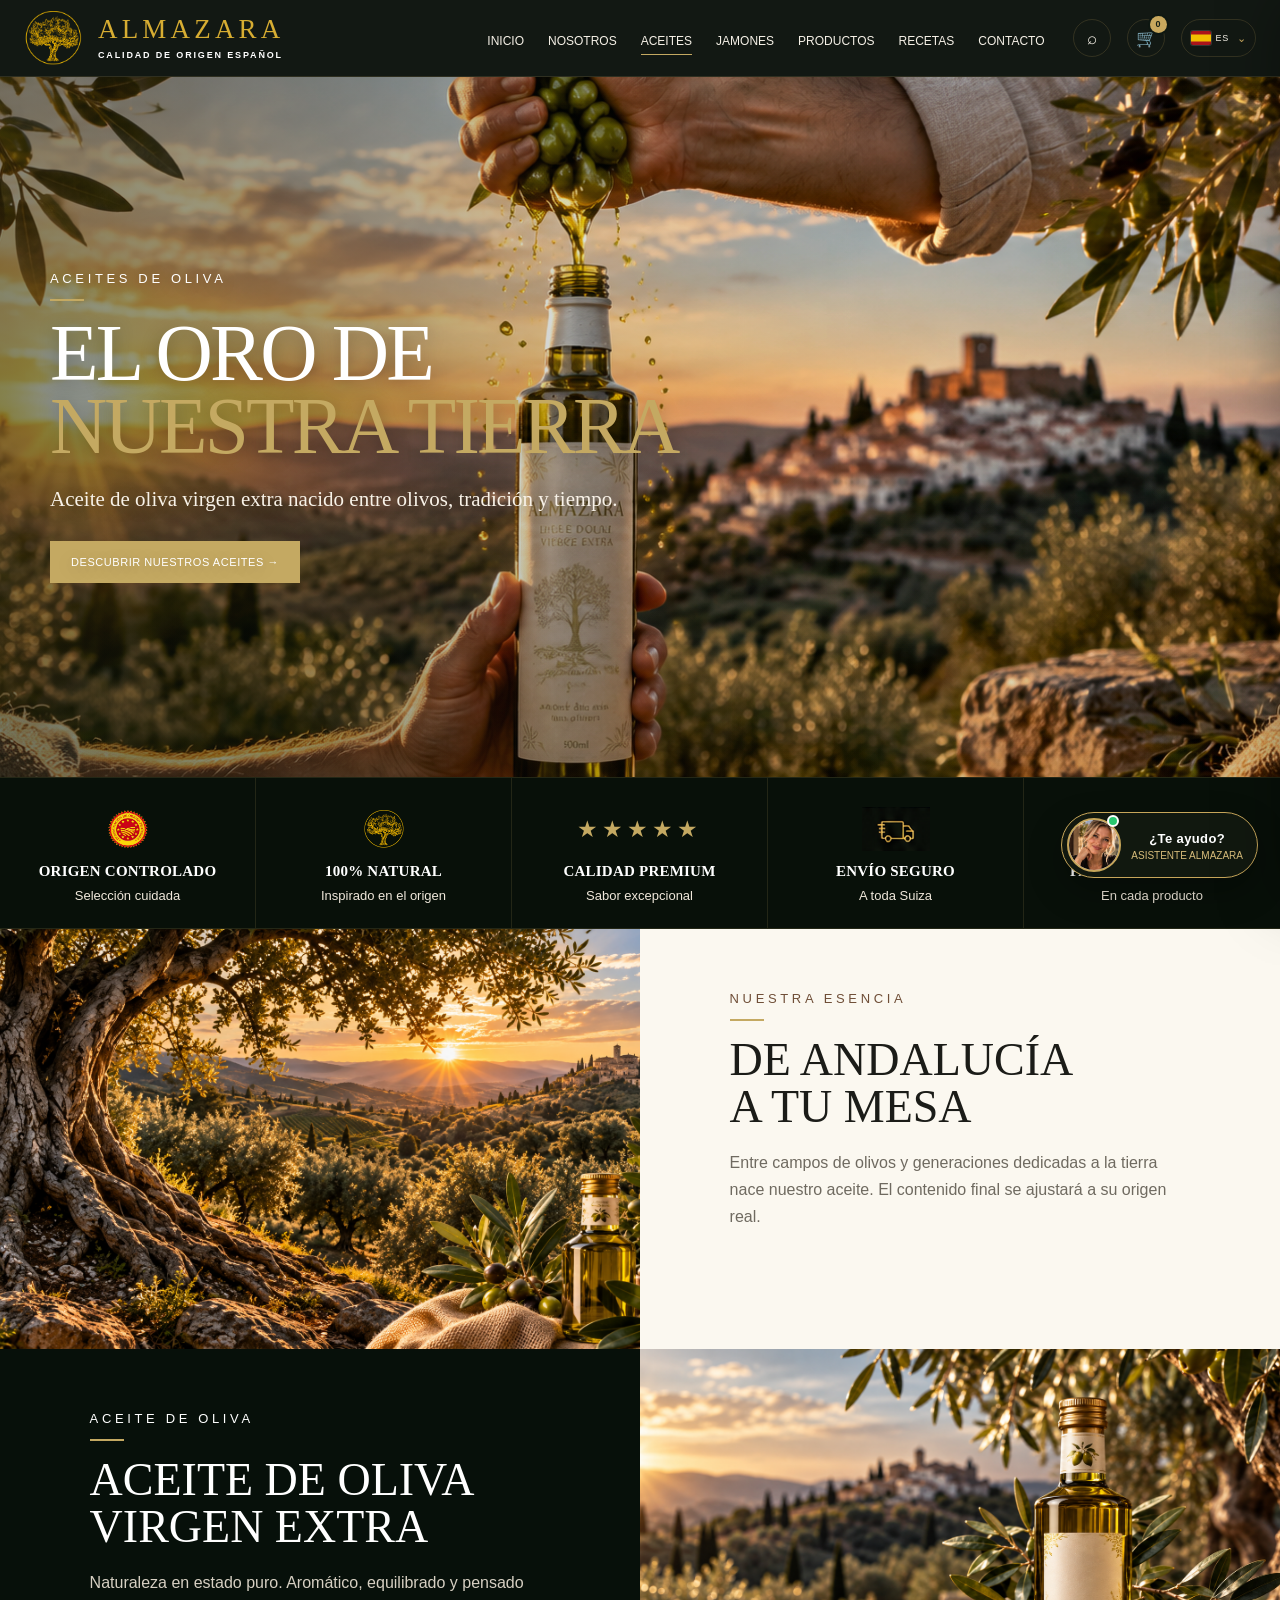
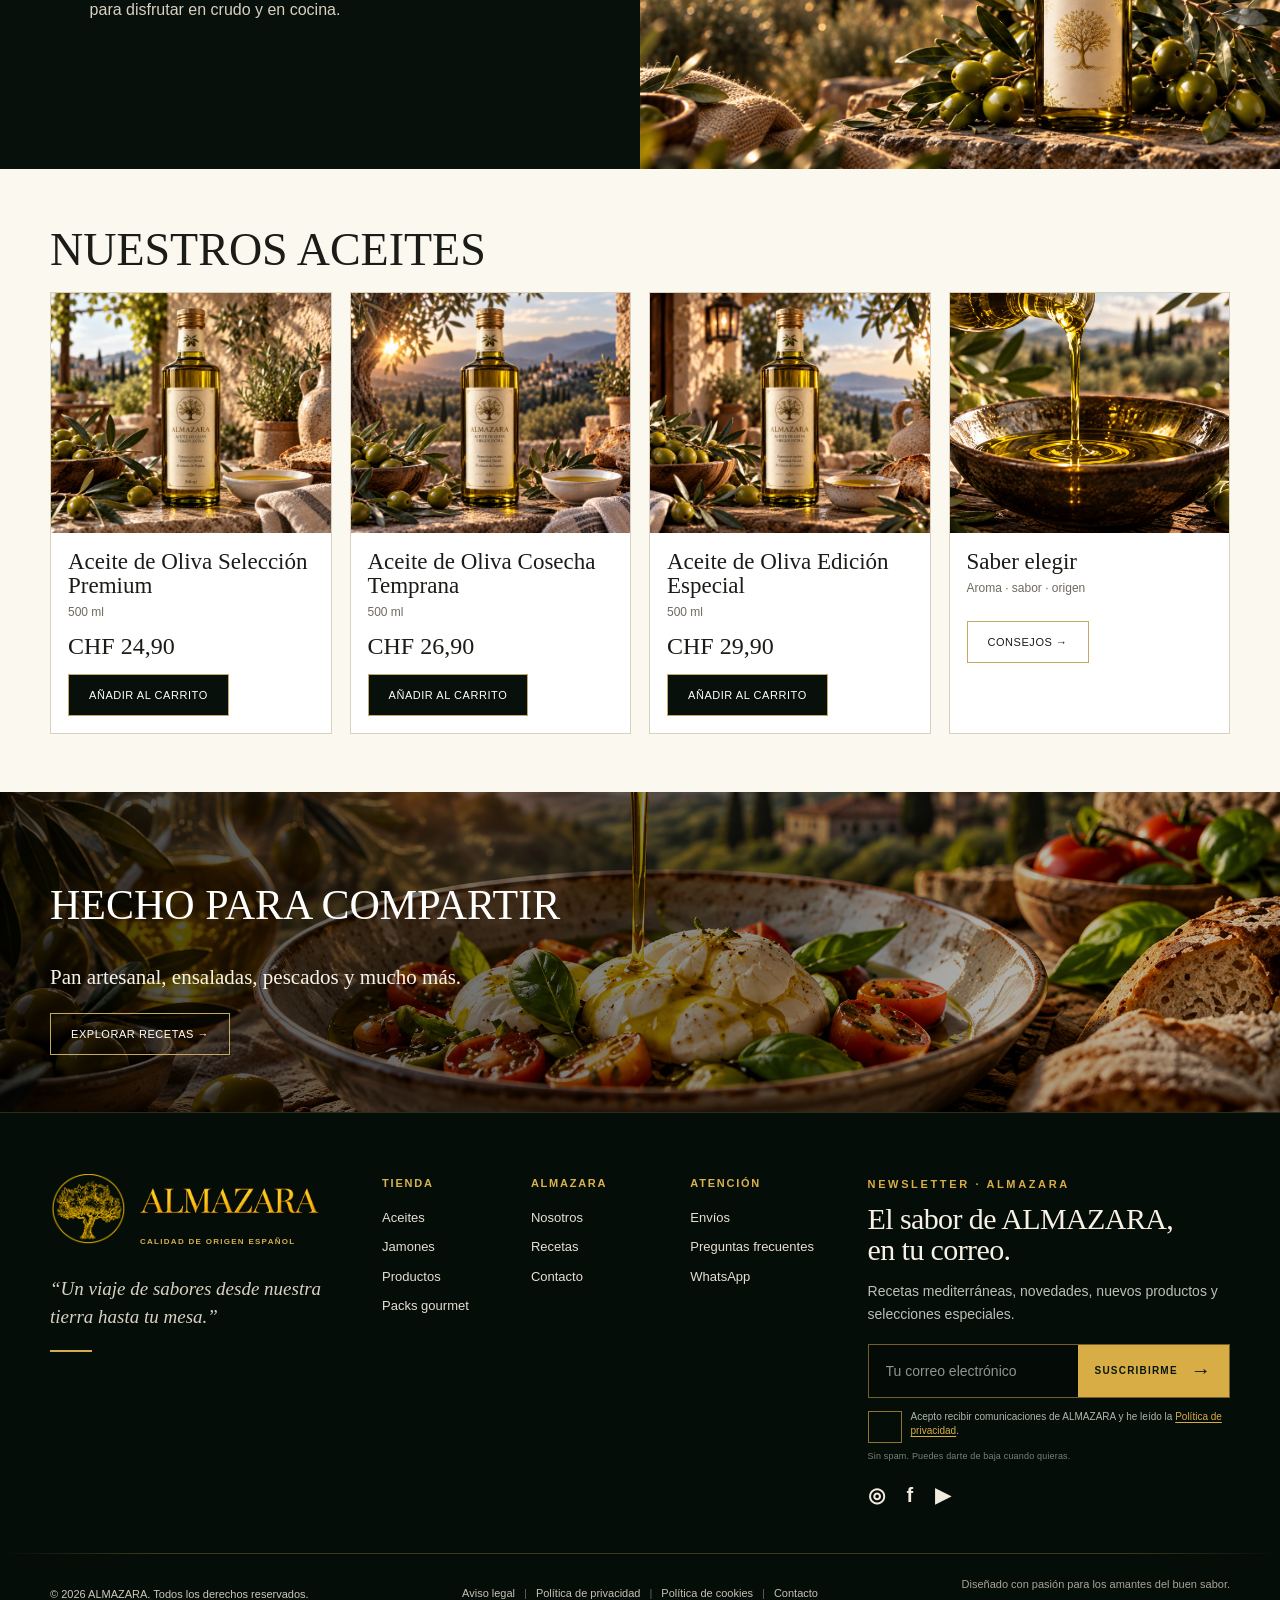
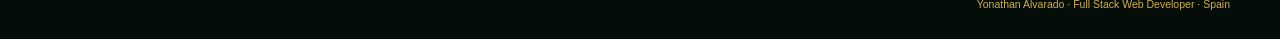
==== commit 42feb953: "Actual Imagenes Reales : )" ====
--- a/aceites.html
+++ b/aceites.html
@@ -5,7 +5,7 @@
 <nav class="nav-links"><a class="" href="index.html">INICIO</a><a class="" href="nosotros.html">NOSOTROS</a><a class="active" href="aceites.html">ACEITES</a><a class="" href="jamones.html">JAMONES</a><a class="" href="productos.html">PRODUCTOS</a><a class="" href="recetas.html">RECETAS</a><a class="" href="contacto.html">CONTACTO</a></nav><div class="nav-tools premium-tools">
 <button aria-label="Buscar" class="head-tool search-trigger" type="button"><span class="tool-icon">⌕</span></button>
 <button aria-label="Abrir cesta" class="head-tool cart-trigger" type="button"><span class="tool-icon">🛒</span><span class="cart-count">0</span></button>
-<div class="lang-switch"><button aria-expanded="false" aria-haspopup="true" class="head-tool lang-trigger" type="button"><span>ES</span><span class="chev">⌄</span></button><div class="lang-menu" role="menu"><button class="active" data-lang="ES">ES <small>Español</small><b>✓</b></button><button data-lang="DE">DE <small>Deutsch</small></button><button data-lang="FR">FR <small>Français</small></button><button data-lang="IT">IT <small>Italiano</small></button><button data-lang="EN">EN <small>English</small></button></div></div>
+<div class="lang-switch"><button aria-expanded="false" aria-haspopup="true" class="head-tool lang-trigger" type="button"><img class="lang-flag" src="assets/flags/es.svg" alt="" aria-hidden="true"/><span class="lang-code">ES</span><span class="chev">⌄</span></button><div class="lang-menu" role="menu"><button class="active" data-lang="ES"><img class="menu-flag" src="assets/flags/es.svg" alt="" aria-hidden="true"/><span class="menu-code">ES</span><small>Español</small><b>✓</b></button><button data-lang="DE"><img class="menu-flag" src="assets/flags/de.svg" alt="" aria-hidden="true"/><span class="menu-code">DE</span><small>Deutsch</small></button><button data-lang="FR"><img class="menu-flag" src="assets/flags/fr.svg" alt="" aria-hidden="true"/><span class="menu-code">FR</span><small>Français</small></button><button data-lang="IT"><img class="menu-flag" src="assets/flags/it.svg" alt="" aria-hidden="true"/><span class="menu-code">IT</span><small>Italiano</small></button><button data-lang="EN"><img class="menu-flag" src="assets/flags/en.svg" alt="" aria-hidden="true"/><span class="menu-code">EN</span><small>English</small></button></div></div>
 </div>
 </div></header><section class="hero hero-anim aceites-hero-premium"><div class="hero-media"><img alt="Aceite de oliva ALMAZARA entre olivos al atardecer" src="assets/img/oil-hero-premium-clean.png"/></div><div class="container hero-inner"><div class="hero-copy">
 <div class="kicker">ACEITES DE OLIVA</div><h1>EL ORO DE<br/><span class="gold">NUESTRA TIERRA</span></h1><p class="lead">Aceite de oliva virgen extra nacido entre olivos, tradición y tiempo.</p><div class="cta-row"><a class="btn btn-gold" href="#main">DESCUBRIR NUESTROS ACEITES →</a></div>
--- a/assets/css/style.css
+++ b/assets/css/style.css
@@ -578,11 +578,11 @@
 .home-page .home-hero-live .hero-media{position:absolute;inset:0;z-index:0}
 .home-page .home-hero-live .hero-media img{
   width:100%;height:100%;object-fit:cover;object-position:center center;
-  transform:none!important;animation:none!important;filter:saturate(1.02) contrast(1.02);
+  transform:none!important;animation:none!important;filter:brightness(1.13) saturate(1.08) contrast(1.03) sepia(.025);
 }
 .home-page .home-hero-live .hero-media:after{
   content:"";position:absolute;inset:0;
-  background:linear-gradient(90deg,rgba(2,6,4,.86) 0%,rgba(2,6,4,.72) 28%,rgba(2,6,4,.28) 46%,rgba(2,6,4,.05) 64%,rgba(2,6,4,.02) 100%);
+  background:linear-gradient(90deg,rgba(2,6,4,.14) 0%,rgba(2,6,4,.08) 28%,rgba(2,6,4,.025) 48%,rgba(2,6,4,0) 68%,rgba(2,6,4,0) 100%);
 }
 .home-page .home-hero-live .hero-inner{
   position:relative;z-index:2;height:100%;min-height:100%;display:flex;align-items:flex-start;
@@ -1913,3 +1913,246 @@
   body.home-page .home-hero-live .hero-actions-live2{top:676px!important}
   body.home-page .home-hero-live .hero-signature-live{top:794px!important}
 }
+
+
+/* FASE 1 · Video cinematografico solo en la cabecera de Inicio (escritorio) */
+.home-page .home-hero-live .home-hero-video{display:none}
+@media (min-width:1101px){
+  .home-page .home-hero-live .home-hero-video{
+    display:block;position:absolute;inset:0;width:100%;height:100%;
+    object-fit:cover;object-position:center center;z-index:0;
+  }
+  .home-page .home-hero-live .hero-media>img{visibility:hidden}
+}
+
+/* FASE 2 · El video es el protagonista: sin textos superpuestos en escritorio.
+   Mobile queda exactamente como estaba. */
+@media (min-width:1101px){
+  .home-page .home-hero-live .hero-copy-live{
+    opacity:0!important;
+    visibility:hidden!important;
+    pointer-events:none!important;
+  }
+}
+
+/* ALMAZARA · Secuencia cinematográfica del hero de Inicio */
+.home-page .home-hero-sequence{overflow:hidden;background:#0b0e0b}
+.home-page .home-hero-sequence .hero-sequence-item{position:absolute;inset:0;width:100%;height:100%;object-fit:cover;opacity:0;visibility:hidden;transition:opacity 1.25s ease,visibility 0s linear 1.25s;transform:none;filter:saturate(1.03) contrast(1.03)}
+.home-page .home-hero-sequence .hero-sequence-item.is-active{opacity:1;visibility:visible;transition:opacity 1.25s ease;z-index:1}
+.home-page .home-hero-sequence .home-hero-video{object-position:center center}
+.home-page .home-hero-sequence img:nth-of-type(1){object-position:center center}
+.home-page .home-hero-sequence img:nth-of-type(2){object-position:center center}
+.home-page .home-hero-sequence img:nth-of-type(3){object-position:center center}
+.home-page .home-hero-sequence:after{z-index:3;pointer-events:none}
+@media (prefers-reduced-motion:reduce){.home-page .home-hero-sequence .hero-sequence-item{transition:none}}
+\n\n/* ALMAZARA 2026 · Hero minimalista: vídeo limpio + mensaje solo en fotografías */\n.home-page .home-hero .hero-photo-message{\n  opacity:0;visibility:hidden;transform:translateY(12px);pointer-events:none;\n  transition:opacity .85s ease,transform .85s ease,visibility 0s linear .85s;\n}\n.home-page .home-hero:has(.home-hero-sequence.is-photo-phase) .hero-photo-message{\n  opacity:1;visibility:visible;transform:translateY(0);pointer-events:auto;\n  transition:opacity .85s ease .25s,transform .85s ease .25s;\n}\n.home-page .home-hero .hero-photo-message h1{margin-bottom:14px}\n.home-page .home-hero .hero-photo-message .hero-lead-live{margin-bottom:24px;text-transform:uppercase;letter-spacing:.16em;font-family:Arial,sans-serif;font-size:13px;font-weight:700}\n.home-page .home-hero .hero-photo-message .hero-lead-live span{color:var(--gold,#d8b447);padding:0 7px}\n.home-page .home-hero .hero-photo-message .hero-actions-live2{margin-top:0}\n@media (max-width:640px){\n  .home-page .home-hero .hero-photo-message{text-align:center!important;width:min(92%,430px)!important;margin-inline:auto!important}\n  .home-page .home-hero .hero-photo-message h1{font-size:clamp(38px,11vw,54px)!important;line-height:.94!important}\n  .home-page .home-hero .hero-photo-message .hero-lead-live{font-size:10px!important;letter-spacing:.11em!important;margin-bottom:17px!important}\n  .home-page .home-hero .hero-photo-message .hero-actions-live2{justify-content:center!important}\n}\n@media (prefers-reduced-motion:reduce){.home-page .home-hero .hero-photo-message{transition:none!important}}\n
+/* =========================================================
+   INICIO · HEADER + HERO PREMIUM APROBADOS · 2026-09-19
+   Solo afecta a la página de Inicio.
+   ========================================================= */
+@media (min-width:1101px){
+  .home-page .site-header{
+    position:sticky;top:0;
+    background:rgba(10,13,10,.76);
+    -webkit-backdrop-filter:blur(9px) saturate(115%);
+    backdrop-filter:blur(9px) saturate(115%);
+    border-bottom:1px solid rgba(216,180,71,.18);
+  }
+  .home-page .site-header .container.nav{width:min(1440px,calc(100% - 72px));height:84px;gap:22px}
+  .home-page .site-header .brand-logo{gap:13px}
+  .home-page .site-header .brand-symbol{width:56px;height:56px;flex-basis:56px}
+  .home-page .site-header .brand-word{width:242px;min-width:242px}
+  .home-page .site-header .brand-wordmark-text{
+    font-family:"Abril Display","Abril Fatface",Georgia,"Times New Roman",serif;
+    font-size:29px;font-weight:400;line-height:.92;letter-spacing:.105em;color:#d9b33d;
+  }
+  .home-page .site-header .brand-wordmark-text + small{
+    margin-top:7px;color:#d9b33d;font-family:"Abril Display",Georgia,"Times New Roman",serif;
+    font-size:9px;font-weight:400;letter-spacing:.12em;text-transform:none;
+  }
+  .home-page .site-header .nav-links{gap:27px}
+  .home-page .site-header .nav-links a{font-family:Georgia,"Times New Roman",serif;font-size:10px;letter-spacing:.07em;padding:33px 0 28px;color:#f6f0e5}
+  .home-page .site-header .nav-links a:hover:after,.home-page .site-header .nav-links a.active:after{bottom:21px;background:#d9b33d}
+  .home-page .site-header .premium-tools{gap:4px!important}
+  .home-page .site-header .head-tool{border:0;width:39px;height:39px;color:#fff;border-radius:0}
+  .home-page .site-header .head-tool:hover,.home-page .site-header .head-tool:focus-visible{background:transparent;color:#d9b33d;transform:none}
+  .home-page .site-header .tool-icon{width:19px;height:19px;display:block}
+  .home-page .site-header .tool-icon svg{display:block;width:100%;height:100%;fill:none;stroke:currentColor;stroke-width:1.7;stroke-linecap:round;stroke-linejoin:round}
+  .home-page .site-header .cart-count{display:none}
+  .home-page .site-header .lang-trigger{display:flex;align-items:center;gap:5px;width:auto;min-width:65px;padding:0 4px;color:#fff}
+  .home-page .site-header .lang-trigger .lang-flag{font-size:17px!important;line-height:1}
+  .home-page .site-header .lang-trigger .lang-code{font-size:9px!important;letter-spacing:.08em}
+  .home-page .site-header .lang-trigger .chev{font-size:10px!important;margin-left:0}
+}
+
+.home-page .home-hero .hero-photo-message{max-width:560px}
+.home-page .home-hero .hero-photo-message h1{
+  position:relative;margin:0 0 20px;padding-top:24px;
+  color:#fff;font-family:"Abril Display",Georgia,"Times New Roman",serif;
+  font-size:clamp(54px,4.7vw,78px);font-weight:400;line-height:.94;letter-spacing:.035em;
+}
+.home-page .home-hero .hero-photo-message h1:before{
+  content:"";position:absolute;top:0;left:0;width:58px;height:1px;background:#d9b33d;
+}
+.home-page .home-hero .hero-photo-message .hero-lead-live{
+  margin:0 0 25px;color:#fff;font-family:Georgia,"Times New Roman",serif;font-size:12px;font-weight:400;line-height:1.2;letter-spacing:.28em;
+}
+.home-page .home-hero .hero-photo-message .hero-btn-primary{
+  min-width:210px;min-height:48px;padding:0 26px;border:0;border-radius:999px;background:linear-gradient(180deg,#e4c56f,#cda94e);color:#17150e;
+  box-shadow:0 9px 28px rgba(0,0,0,.18);font-family:Georgia,"Times New Roman",serif;font-size:10px;font-weight:700;letter-spacing:.12em;
+}
+.home-page .home-hero .hero-photo-message .hero-btn-primary:hover{background:linear-gradient(180deg,#ecd27e,#d5b355);transform:translateY(-1px)}
+.home-page .home-hero-sequence.is-photo-phase:after{
+  background:linear-gradient(90deg,rgba(5,8,5,.60) 0%,rgba(5,8,5,.32) 34%,rgba(5,8,5,.06) 66%,rgba(5,8,5,.10) 100%);
+}
+
+
+/* ALMAZARA · Mensaje premium visible únicamente tras el vídeo */
+.home-page .home-hero.is-photo-phase .hero-photo-message{
+  opacity:1;visibility:visible;transform:translateY(0);pointer-events:auto;
+  transition:opacity .85s ease .25s,transform .85s ease .25s;
+}
+.home-page .home-hero:not(.is-photo-phase) .hero-photo-message{
+  opacity:0;visibility:hidden;transform:translateY(12px);pointer-events:none;
+}
+
+/* FIX 2026-09-19 · Mostrar mensaje del hero durante las fotografías en escritorio */
+@media (min-width:1101px){
+  .home-page .home-hero-live.is-photo-phase .hero-photo-message{
+    opacity:1!important;
+    visibility:visible!important;
+    transform:translateY(0)!important;
+    pointer-events:auto!important;
+  }
+}
+
+/* Imagen 1: mostrar el mensaje HTML premium superpuesto, igual que en las demás fotografías. */
+.home-page .home-hero.is-product-photo .hero-photo-message{opacity:1!important;visibility:visible!important;transform:translateY(0)!important;pointer-events:auto!important;display:block!important;}
+\n\n/* ALMAZARA 2026 · CTA exclusivo del vídeo de Inicio */
+.home-page .home-hero .hero-video-buy{
+  position:absolute;left:max(22px,calc((100vw - 1500px)/2));bottom:22px;z-index:8;
+  display:flex;align-items:center;justify-content:space-between;gap:26px;
+  min-width:238px;min-height:58px;padding:0 30px;border-radius:999px;
+  background:linear-gradient(180deg,#e4c56f,#cda94e);color:#17150e;text-decoration:none;
+  box-shadow:0 12px 30px rgba(0,0,0,.25);font-family:Georgia,"Times New Roman",serif;
+  font-size:14px;font-weight:700;letter-spacing:.035em;
+  opacity:1;visibility:visible;transform:translateY(0);pointer-events:auto;
+  transition:opacity .55s ease,visibility 0s linear 0s,transform .25s ease,background .25s ease;
+}
+.home-page .home-hero .hero-video-buy:hover{background:linear-gradient(180deg,#ecd27e,#d5b355);transform:translateY(-2px)}
+.home-page .home-hero.is-photo-phase .hero-video-buy{
+  opacity:0;visibility:hidden;pointer-events:none;transform:translateY(8px);
+  transition:opacity .45s ease,visibility 0s linear .45s,transform .45s ease;
+}
+@media(max-width:640px){
+  .home-page .home-hero .hero-video-buy{left:14px;bottom:12px;min-width:190px;min-height:50px;padding:0 22px;font-size:11px;gap:20px}
+}
+@media(prefers-reduced-motion:reduce){.home-page .home-hero .hero-video-buy{transition:none!important}}
+
+/* Imagen 1 · restaurar título, subtítulo y CTA HTML sobre la fotografía */
+body.home-page .home-hero.is-product-photo .hero-photo-message{
+  display:block!important;
+  opacity:1!important;
+  visibility:visible!important;
+  transform:translateY(0)!important;
+  pointer-events:auto!important;
+}
+
+/* FIX 2026-09-19 · CTA visible exclusivamente durante el vídeo */
+body.home-page .home-hero.home-hero-live .hero-video-buy{
+  display:flex!important;
+  opacity:1!important;
+  visibility:visible!important;
+  pointer-events:auto!important;
+  z-index:50!important;
+}
+body.home-page .home-hero.home-hero-live.is-photo-phase .hero-video-buy{
+  display:none!important;
+  opacity:0!important;
+  visibility:hidden!important;
+  pointer-events:none!important;
+}
+
+
+/* HOME · HISTORIA — vídeo vertical 1080x1920 integrado */
+.home-page .home-story-premium{grid-template-columns:48% 52%;min-height:620px}
+.home-page .home-story-visual{min-height:620px;background:#07100a}
+.home-page .home-story-video-wrap{position:relative;isolation:isolate;overflow:hidden}
+.home-page .home-story-video{position:absolute;inset:0;width:100%;height:100%;pointer-events:none}
+.home-page .home-story-video-bg{z-index:0;object-fit:cover;object-position:center;filter:blur(24px) brightness(.48) saturate(1.12);transform:scale(1.09)}
+.home-page .home-story-video-main{z-index:1;object-fit:contain;object-position:center;background:transparent}
+.home-page .home-story-video-wrap:after{z-index:2;background:linear-gradient(90deg,rgba(3,7,4,.10),rgba(3,7,4,0) 70%,rgba(248,244,234,.18) 100%)}
+.home-page .home-story-content{padding:54px 4.4vw 52px 4vw;grid-template-columns:minmax(0,1fr) 132px;gap:34px}
+@media(max-width:1100px){
+ .home-page .home-story-premium{grid-template-columns:1fr;min-height:0}
+ .home-page .home-story-visual{min-height:720px}
+ .home-page .home-story-content{padding:44px 7vw}
+}
+@media(max-width:680px){
+ .home-page .home-story-visual{min-height:min(145vw,680px)}
+ .home-page .home-story-content{padding:38px 24px 42px}
+}
+@media(prefers-reduced-motion:reduce){
+ .home-page .home-story-video{animation:none!important}
+}
+
+/* HOME · Aceites — vídeo real de fondo en loop */
+.home-page .feature-grid-home-final .feature-card>video.feature-bg-video{
+  position:absolute;inset:0;width:100%;height:100%;display:block;
+  object-fit:cover;object-position:center center;z-index:0;
+  filter:saturate(1.05) contrast(1.03) brightness(1.04);
+}
+.home-page .feature-grid-home-final .feature-card-oil:after{z-index:1;}
+.home-page .feature-grid-home-final .feature-card-oil .copy{z-index:2;}
+
+
+/* HOME · PRODUCTOS DESTACADOS — solo Aceite + Jamón, centrados */
+.home-page .home-products-premium .cards{
+  grid-template-columns:repeat(2,minmax(280px,344px));
+  justify-content:center;
+  gap:24px;
+}
+@media(max-width:760px){
+  .home-page .home-products-premium .cards{grid-template-columns:repeat(2,minmax(0,344px));gap:18px}
+}
+@media(max-width:620px){
+  .home-page .home-products-premium .cards{grid-template-columns:1fr;max-width:360px;margin-left:auto;margin-right:auto}
+}
+
+/* HOME · Producto destacado Aceite — mostrar fotografía vertical completa */
+.home-page .home-products-premium .card:first-child .card-media{
+  background:#07130d;
+}
+.home-page .home-products-premium .card:first-child .card-media img{
+  object-fit:contain!important;
+  object-position:center center!important;
+  transform:none!important;
+}
+
+
+/* HOME · Aceite destacado — imagen horizontal nueva, botella completa y centrada */
+.home-page .home-products-premium .card:first-child .card-media img{
+  object-fit:cover!important;
+  object-position:center center!important;
+  transform:none!important;
+}
+.home-page .home-products-premium .card:first-child:hover .card-media img{transform:none!important;}
+
+
+/* === Header icons + language flags visibility fix === */
+.site-header .search-trigger .tool-icon,
+.site-header .cart-trigger .tool-icon{display:block!important;width:19px!important;height:19px!important;color:#f6f1e7!important;font-size:17px!important;line-height:19px!important;text-align:center!important}
+.site-header .tool-icon svg{display:block!important;width:19px!important;height:19px!important;fill:none!important;stroke:currentColor!important;stroke-width:1.8!important;stroke-linecap:round!important;stroke-linejoin:round!important;overflow:visible!important}
+.site-header .search-trigger:hover .tool-icon,.site-header .cart-trigger:hover .tool-icon{color:#d9b33d!important}
+.site-header .lang-trigger{display:flex!important;align-items:center!important;justify-content:center!important;gap:5px!important;min-width:66px!important}
+.site-header .lang-trigger .lang-flag{display:inline-block!important;font-size:17px!important;line-height:1!important}
+.site-header .lang-trigger .lang-code{display:inline-block!important;font-size:9px!important;letter-spacing:.08em!important;color:#f6f1e7!important}
+.lang-menu button{grid-template-columns:23px 27px 1fr 15px!important;column-gap:4px!important}
+.lang-menu .menu-flag{font-size:15px!important;line-height:1!important;letter-spacing:0!important}
+.lang-menu .menu-code{font:700 11px Arial,sans-serif!important;letter-spacing:.08em!important;color:#eee8da!important}
+.lang-menu button small{grid-column:3!important}
+.lang-menu button b{grid-column:4!important}
+
+/* Real SVG language flags — Windows/Chrome compatible */
+.site-header .lang-flag{display:block!important;width:20px!important;height:14px!important;object-fit:cover!important;border-radius:2px!important;box-shadow:0 0 0 1px rgba(255,255,255,.14)!important;flex:0 0 auto!important}
+.lang-menu .menu-flag{display:block!important;width:20px!important;height:13px!important;object-fit:cover!important;border-radius:2px!important;box-shadow:0 0 0 1px rgba(255,255,255,.12)!important}
--- a/assets/css/responsive-v2.css
+++ b/assets/css/responsive-v2.css
@@ -817,3 +817,12 @@
   body.contacto-page > .hero.hero-anim .cta-row{width:88%!important;margin:0 auto!important}
   body.contacto-page > .hero.hero-anim .btn{width:100%!important;min-height:40px!important;font-size:7.7px!important;white-space:nowrap!important}
 }
+
+/* Inicio · ajuste del nuevo hero minimalista en móvil */
+@media (max-width:640px){
+  body.home-page .home-hero-live .hero-photo-message h1{top:505px!important;padding-top:20px!important;font-family:"Abril Display",Georgia,"Times New Roman",serif!important;font-size:43px!important;line-height:.94!important;letter-spacing:.025em!important}
+  body.home-page .home-hero-live .hero-photo-message h1:before{left:50%!important;transform:translateX(-50%)!important;width:48px!important}
+  body.home-page .home-hero-live .hero-photo-message .hero-lead-live{top:605px!important;font-family:Georgia,"Times New Roman",serif!important;font-size:9px!important;letter-spacing:.22em!important;white-space:nowrap!important}
+  body.home-page .home-hero-live .hero-photo-message .hero-actions-live2{top:646px!important;width:220px!important}
+  body.home-page .home-hero-live .hero-photo-message .hero-btn-primary{min-height:46px!important;border-radius:999px!important}
+}
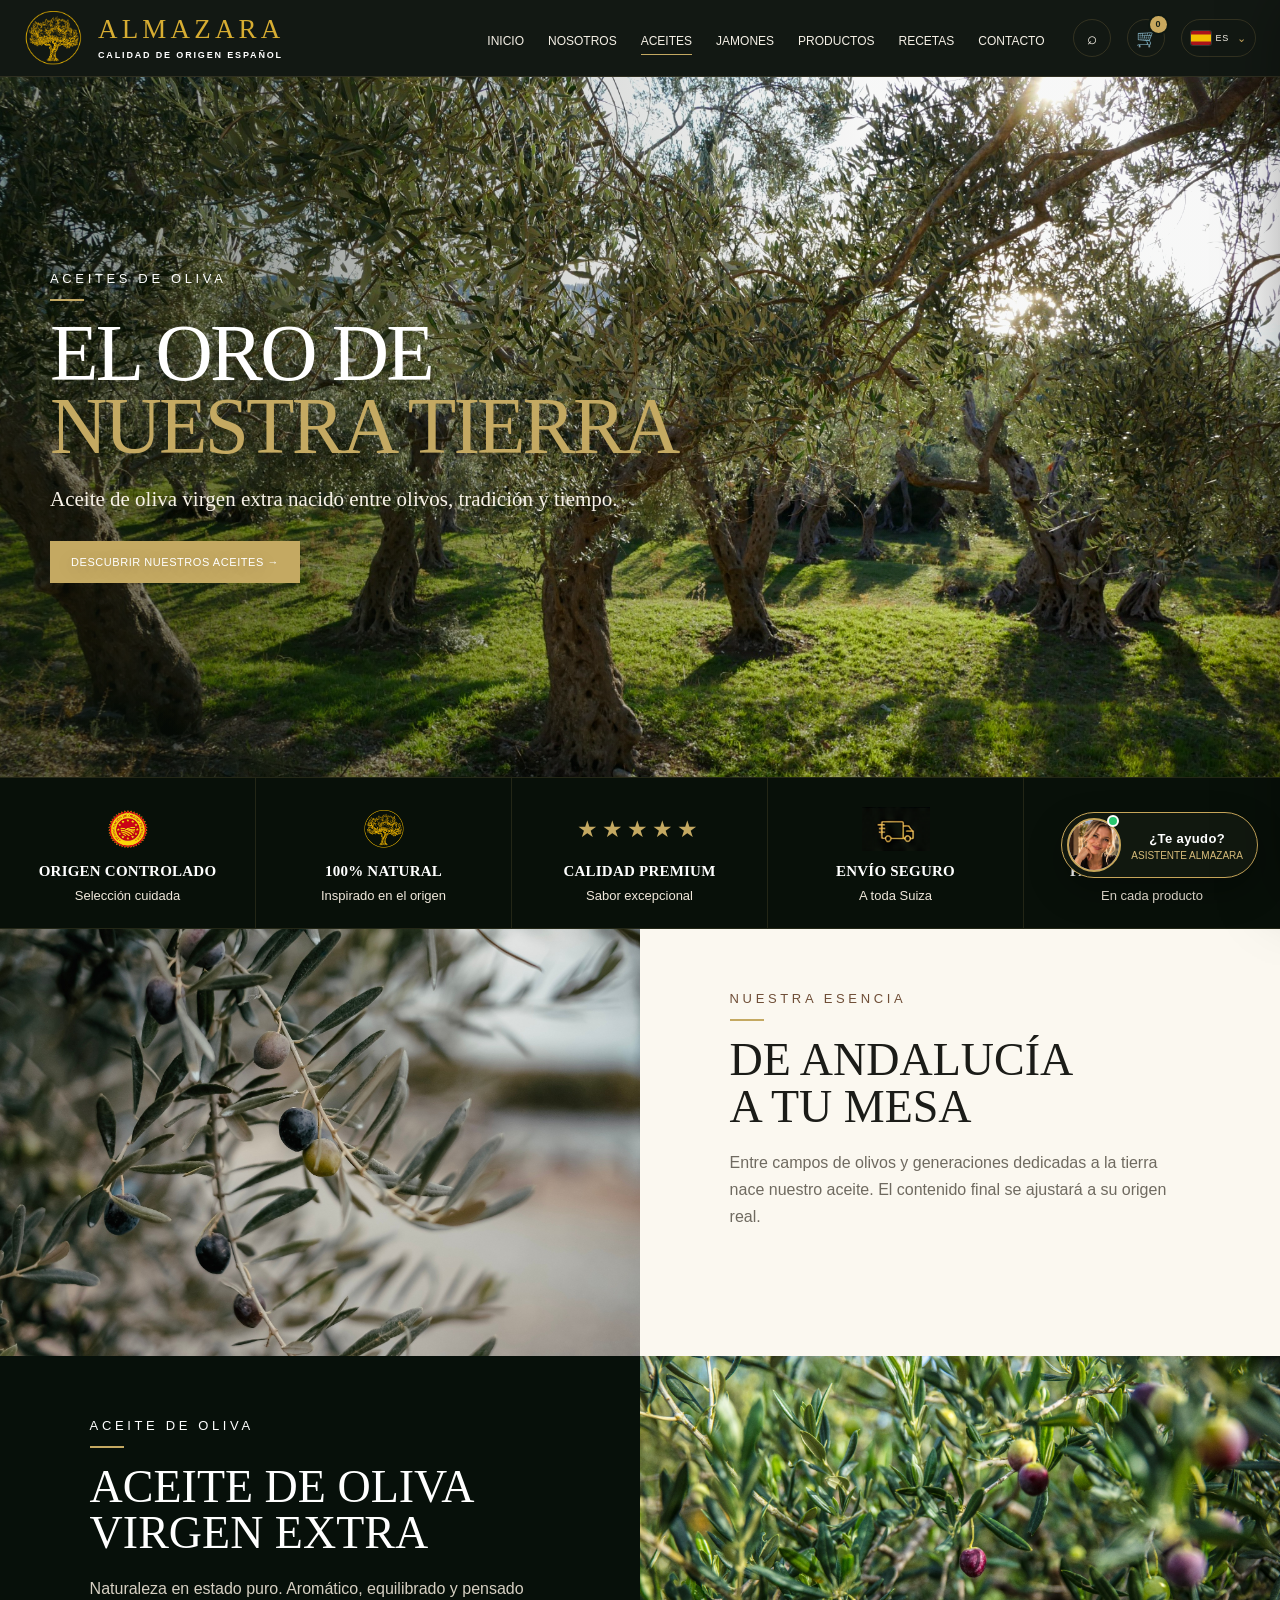
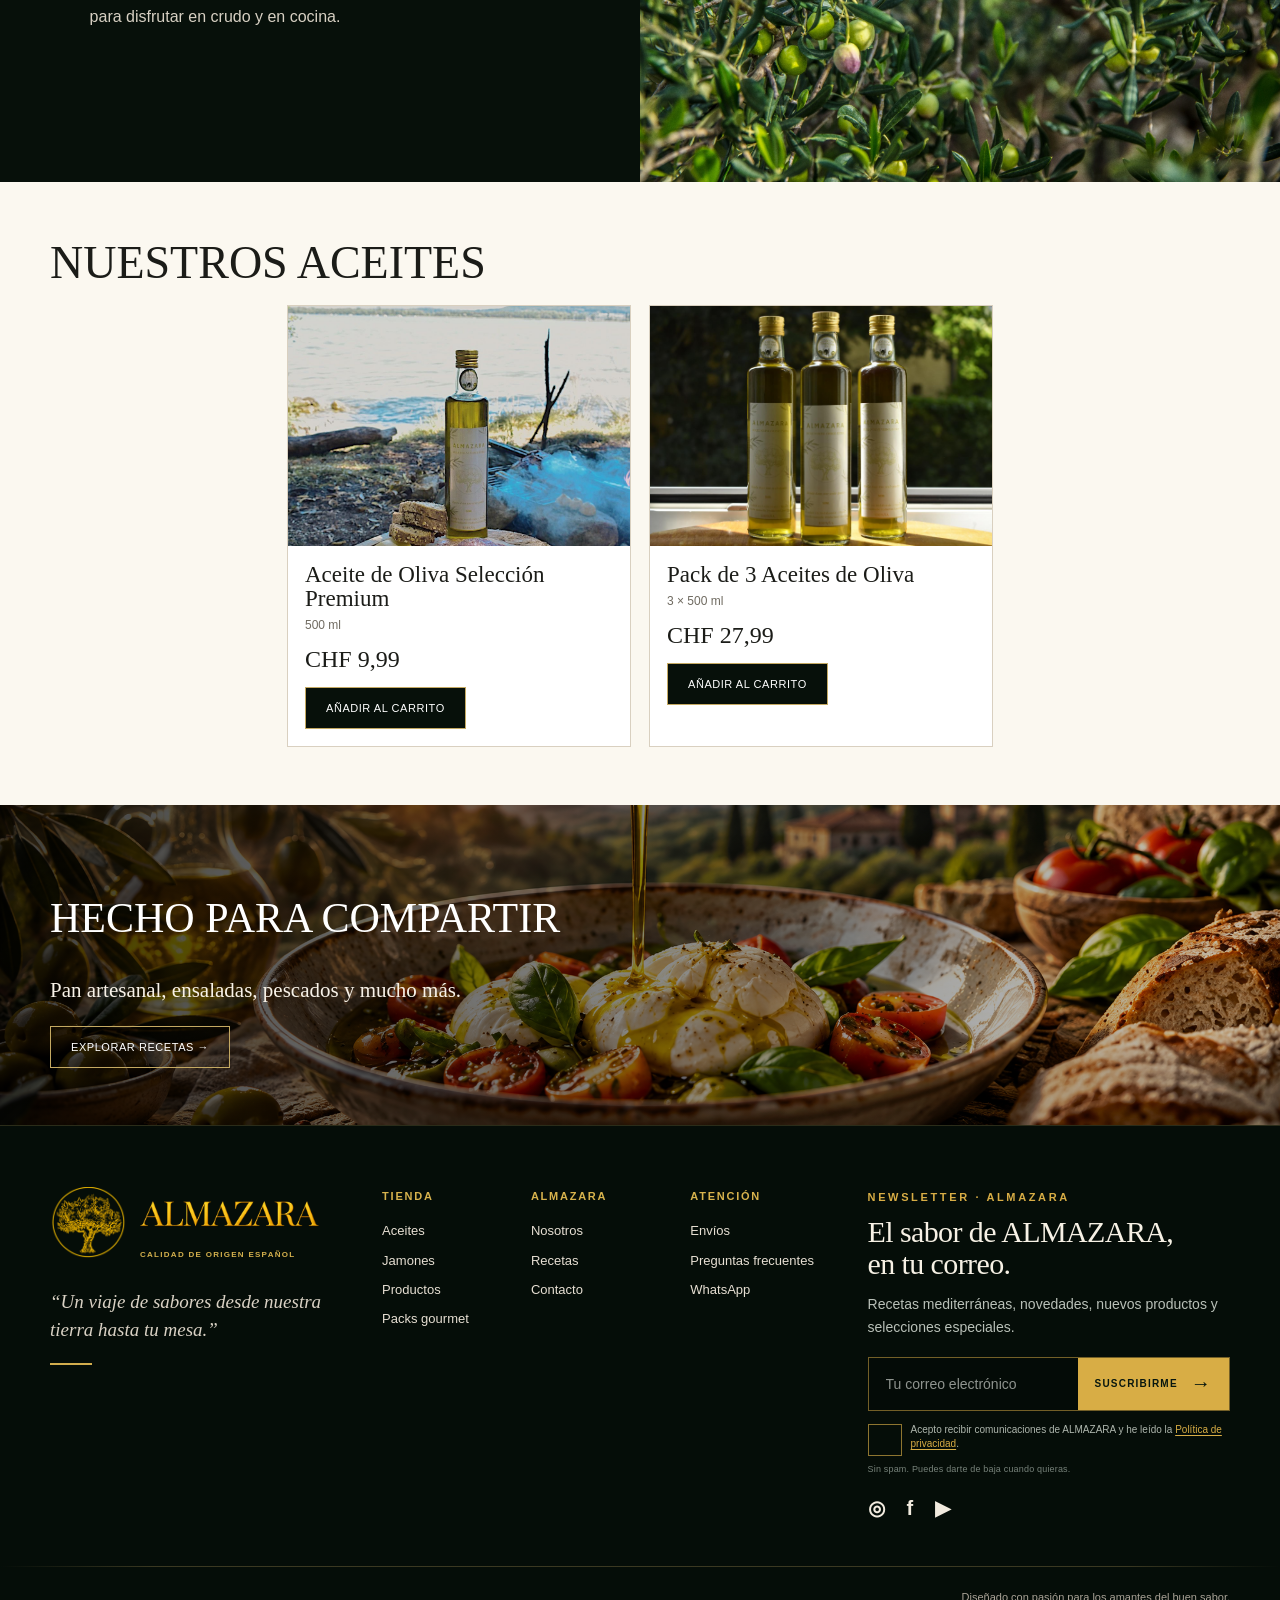
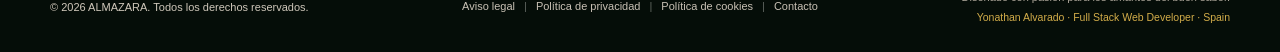
==== commit d2e60818: "Actual 3 ; )" ====
--- a/aceites.html
+++ b/aceites.html
@@ -7,7 +7,7 @@
 <button aria-label="Abrir cesta" class="head-tool cart-trigger" type="button"><span class="tool-icon">🛒</span><span class="cart-count">0</span></button>
 <div class="lang-switch"><button aria-expanded="false" aria-haspopup="true" class="head-tool lang-trigger" type="button"><img class="lang-flag" src="assets/flags/es.svg" alt="" aria-hidden="true"/><span class="lang-code">ES</span><span class="chev">⌄</span></button><div class="lang-menu" role="menu"><button class="active" data-lang="ES"><img class="menu-flag" src="assets/flags/es.svg" alt="" aria-hidden="true"/><span class="menu-code">ES</span><small>Español</small><b>✓</b></button><button data-lang="DE"><img class="menu-flag" src="assets/flags/de.svg" alt="" aria-hidden="true"/><span class="menu-code">DE</span><small>Deutsch</small></button><button data-lang="FR"><img class="menu-flag" src="assets/flags/fr.svg" alt="" aria-hidden="true"/><span class="menu-code">FR</span><small>Français</small></button><button data-lang="IT"><img class="menu-flag" src="assets/flags/it.svg" alt="" aria-hidden="true"/><span class="menu-code">IT</span><small>Italiano</small></button><button data-lang="EN"><img class="menu-flag" src="assets/flags/en.svg" alt="" aria-hidden="true"/><span class="menu-code">EN</span><small>English</small></button></div></div>
 </div>
-</div></header><section class="hero hero-anim aceites-hero-premium"><div class="hero-media"><img alt="Aceite de oliva ALMAZARA entre olivos al atardecer" src="assets/img/oil-hero-premium-clean.png"/></div><div class="container hero-inner"><div class="hero-copy">
+</div></header><section class="hero hero-anim aceites-hero-premium"><div class="hero-media"><img alt="Aceite de oliva ALMAZARA entre olivos al atardecer" src="assets/img/aceites-hero-olivar-pexels.jpg"/></div><div class="container hero-inner"><div class="hero-copy">
 <div class="kicker">ACEITES DE OLIVA</div><h1>EL ORO DE<br/><span class="gold">NUESTRA TIERRA</span></h1><p class="lead">Aceite de oliva virgen extra nacido entre olivos, tradición y tiempo.</p><div class="cta-row"><a class="btn btn-gold" href="#main">DESCUBRIR NUESTROS ACEITES →</a></div>
 </div></div></section><section class="values">
 <div class="value"><div class="ico"><img alt="Denominación de Origen Protegida" class="value-icon-img origin-icon" src="assets/img/denominacion-origen-protegida.png"/></div><b>ORIGEN CONTROLADO</b><small>Selección cuidada</small></div>
@@ -17,13 +17,11 @@
 <div class="value"><div class="ico">♡</div><b>PASIÓN Y TRADICIÓN</b><small>En cada producto</small></div>
 </section>
 <main id="main">
-<section class="split reveal"><div class="visual"><img src="assets/img/oil-origin-premium.png"/></div><div class="content"><div class="kicker" style="color:#6F4E37">NUESTRA ESENCIA</div><h2 class="section-title">DE ANDALUCÍA<br/>A TU MESA</h2><p class="section-sub">Entre campos de olivos y generaciones dedicadas a la tierra nace nuestro aceite. El contenido final se ajustará a su origen real.</p></div></section>
-<section class="split dark reveal"><div class="content"><div class="kicker">Aceite de Oliva</div><h2 class="section-title">ACEITE DE OLIVA<br/>VIRGEN EXTRA</h2><p class="section-sub">Naturaleza en estado puro. Aromático, equilibrado y pensado para disfrutar en crudo y en cocina.</p></div><div class="visual"><img alt="Aceite de oliva virgen extra ALMAZARA entre olivos al atardecer" src="assets/img/oil-feature-premium.png"/></div></section>
+<section class="split reveal"><div class="visual"><img src="assets/img/oil-origin-premium.jpg"/></div><div class="content"><div class="kicker" style="color:#6F4E37">NUESTRA ESENCIA</div><h2 class="section-title">DE ANDALUCÍA<br/>A TU MESA</h2><p class="section-sub">Entre campos de olivos y generaciones dedicadas a la tierra nace nuestro aceite. El contenido final se ajustará a su origen real.</p></div></section>
+<section class="split dark reveal"><div class="content"><div class="kicker">Aceite de Oliva</div><h2 class="section-title">ACEITE DE OLIVA<br/>VIRGEN EXTRA</h2><p class="section-sub">Naturaleza en estado puro. Aromático, equilibrado y pensado para disfrutar en crudo y en cocina.</p></div><div class="visual"><img alt="Aceite de oliva virgen extra ALMAZARA entre olivos al atardecer" src="assets/img/oil-feature-olives-pexels.jpg"/></div></section>
 <section class="product-strip"><div class="container"><h2 class="section-title">NUESTROS ACEITES</h2><div class="cards reveal">
-<div class="card"><div class="card-media"><img src="assets/img/aove-seleccion-premium.png"/></div><div class="card-body"><h3>Aceite de Oliva Selección Premium</h3><div class="meta">500 ml</div><div class="price">CHF 24,90</div><a class="btn btn-dark">AÑADIR AL CARRITO</a></div></div>
-<div class="card"><div class="card-media"><img src="assets/img/aove-cosecha-temprana.png"/></div><div class="card-body"><h3>Aceite de Oliva Cosecha Temprana</h3><div class="meta">500 ml</div><div class="price">CHF 26,90</div><a class="btn btn-dark">AÑADIR AL CARRITO</a></div></div>
-<div class="card"><div class="card-media"><img src="assets/img/aove-edicion-especial.png"/></div><div class="card-body"><h3>Aceite de Oliva Edición Especial</h3><div class="meta">500 ml</div><div class="price">CHF 29,90</div><a class="btn btn-dark">AÑADIR AL CARRITO</a></div></div>
-<div class="card"><div class="card-media"><img src="assets/img/aove-saber-elegir.png"/></div><div class="card-body"><h3>Saber elegir</h3><div class="meta">Aroma · sabor · origen</div><div class="cta-row"><a class="btn">CONSEJOS →</a></div></div></div>
+<div class="card"><div class="card-media"><img src="assets/img/aceite-seleccion-premium-real.jpeg"/></div><div class="card-body"><h3>Aceite de Oliva Selección Premium</h3><div class="meta">500 ml</div><div class="price">CHF 9,99</div><a class="btn btn-dark">AÑADIR AL CARRITO</a></div></div>
+<div class="card"><div class="card-media"><img src="assets/img/aceite-pack-3-real.jpeg"/></div><div class="card-body"><h3>Pack de 3 Aceites de Oliva</h3><div class="meta">3 × 500 ml</div><div class="price">CHF 27,99</div><a class="btn btn-dark">AÑADIR AL CARRITO</a></div></div>
 </div></div></section>
 <section class="banner" style="background:url('assets/img/oil-food-premium.png') center/cover"><div class="container"><h2>HECHO PARA COMPARTIR</h2><p class="lead">Pan artesanal, ensaladas, pescados y mucho más.</p><a class="btn" href="recetas.html">EXPLORAR RECETAS →</a></div></section>
 </main>
--- a/assets/css/style.css
+++ b/assets/css/style.css
@@ -2156,3 +2156,16 @@
 /* Real SVG language flags — Windows/Chrome compatible */
 .site-header .lang-flag{display:block!important;width:20px!important;height:14px!important;object-fit:cover!important;border-radius:2px!important;box-shadow:0 0 0 1px rgba(255,255,255,.14)!important;flex:0 0 auto!important}
 .lang-menu .menu-flag{display:block!important;width:20px!important;height:13px!important;object-fit:cover!important;border-radius:2px!important;box-shadow:0 0 0 1px rgba(255,255,255,.12)!important}
+
+/* Aceites: dos productos centrados */
+.aceites-page .product-strip .cards{grid-template-columns:repeat(2,minmax(0,344px));justify-content:center;}
+@media(max-width:760px){.aceites-page .product-strip .cards{grid-template-columns:1fr;max-width:360px;margin-left:auto;margin-right:auto;}}
+
+/* Jamones hero: fotografía invertida horizontalmente para dejar el cortador a la derecha */
+.jamones-hero-premium .hero-media img {
+  transform: scaleX(-1);
+}
+
+/* Jamones · Nuestros Ibéricos: dos productos centrados */
+#ibericos .cards{grid-template-columns:repeat(2,minmax(0,350px));justify-content:center}
+#ibericos .card-media img{width:100%;height:100%;object-fit:cover}
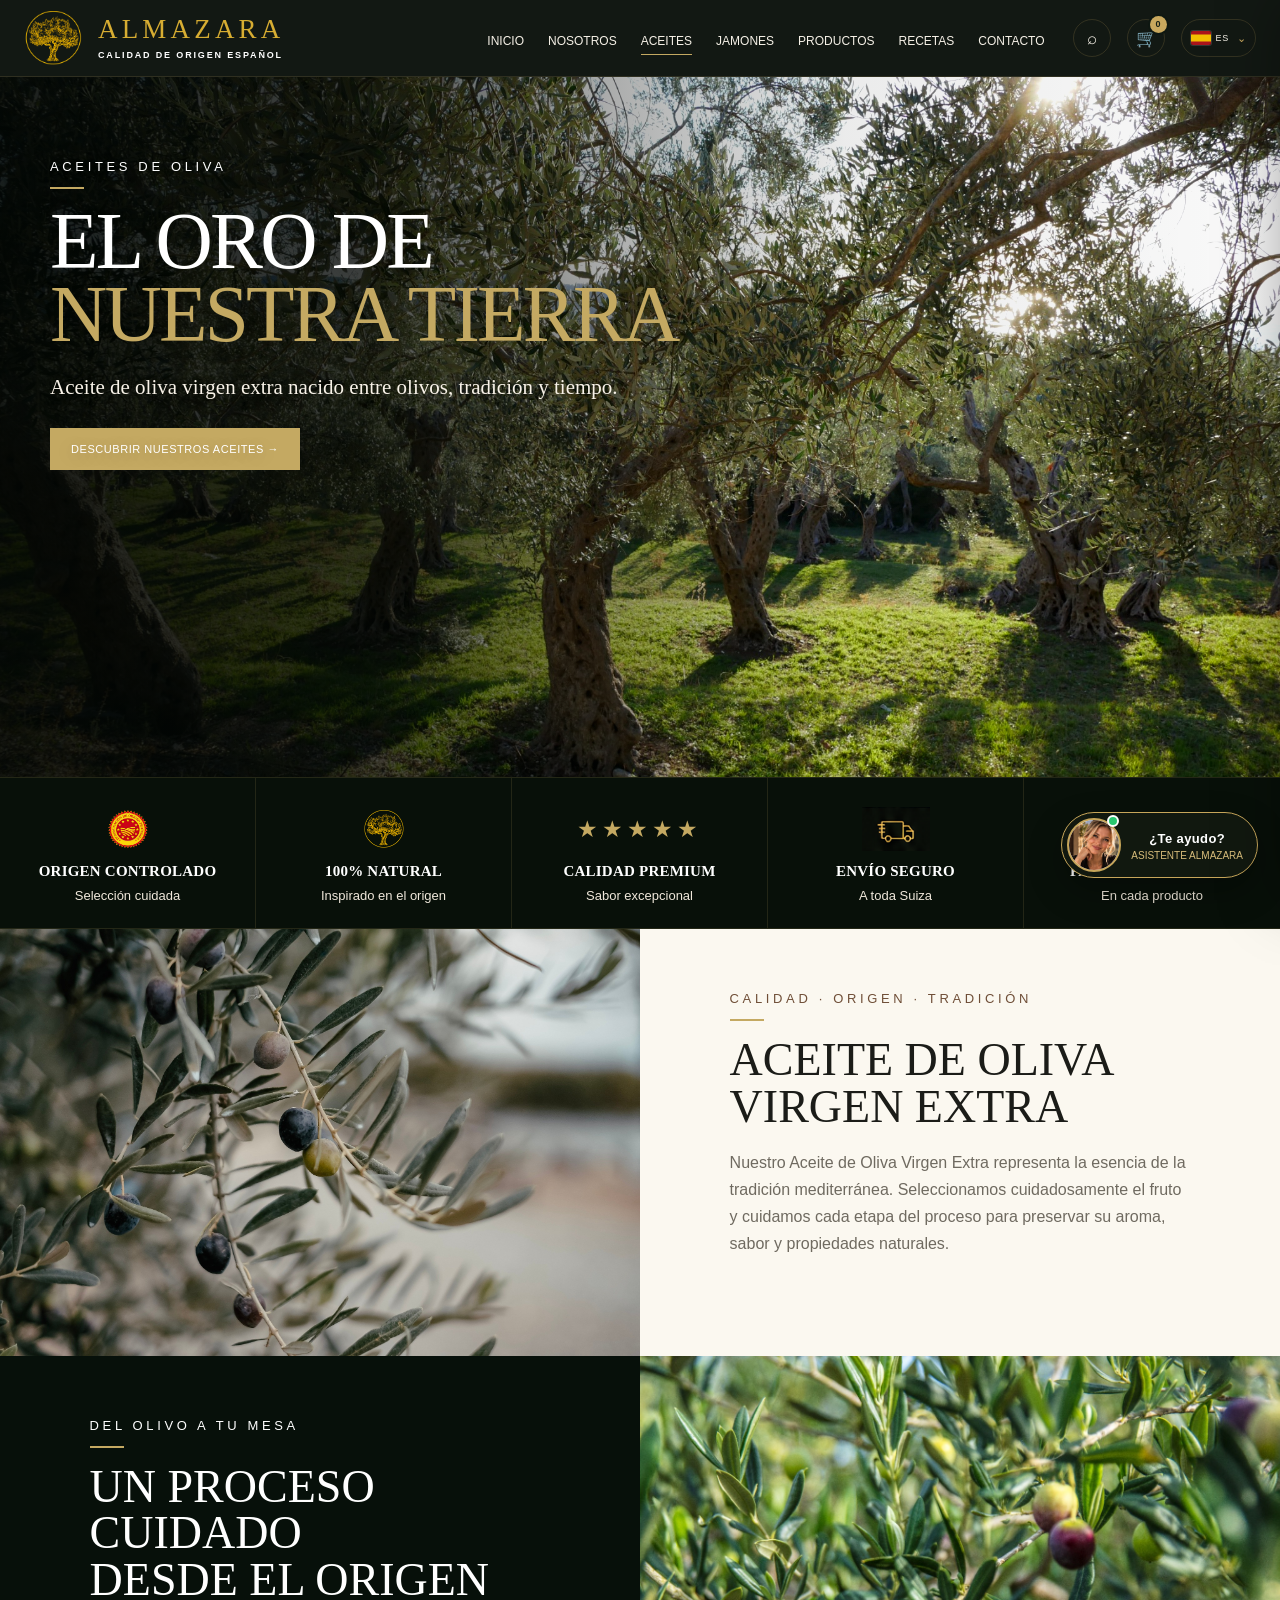
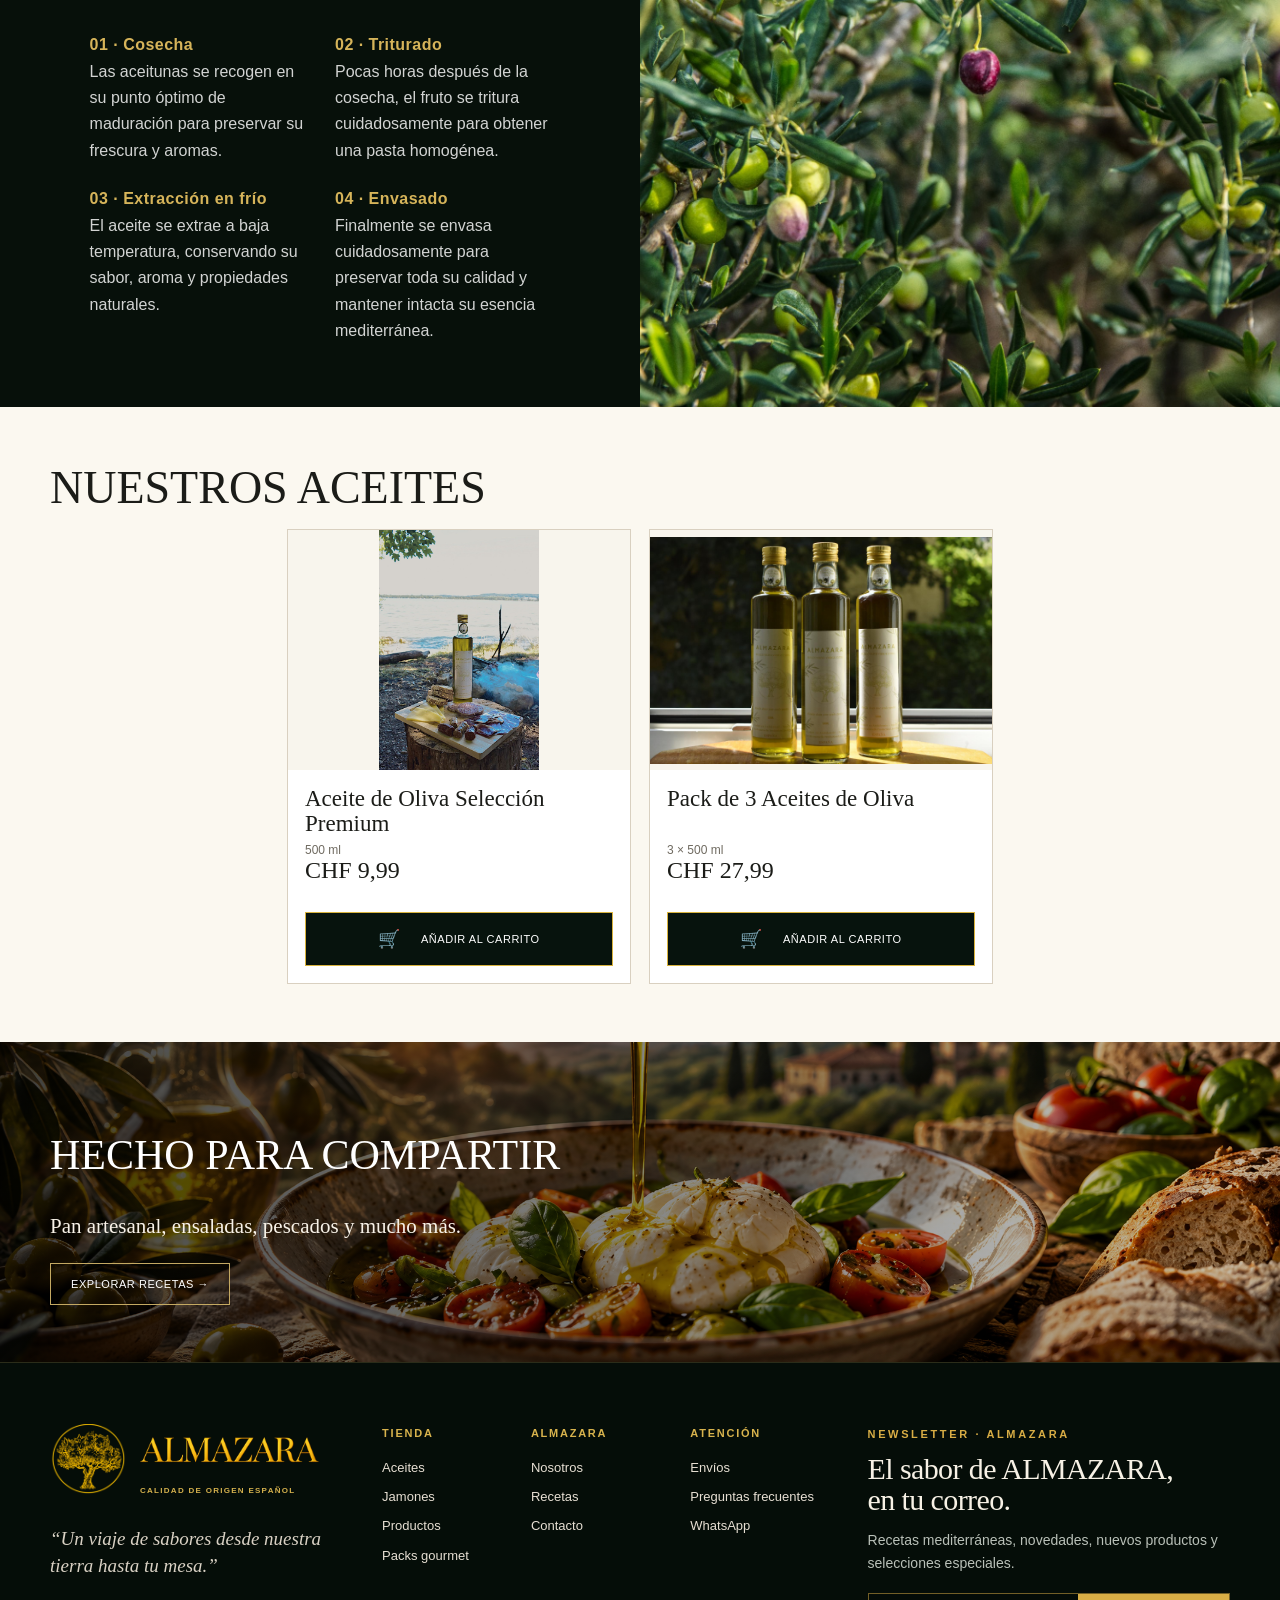
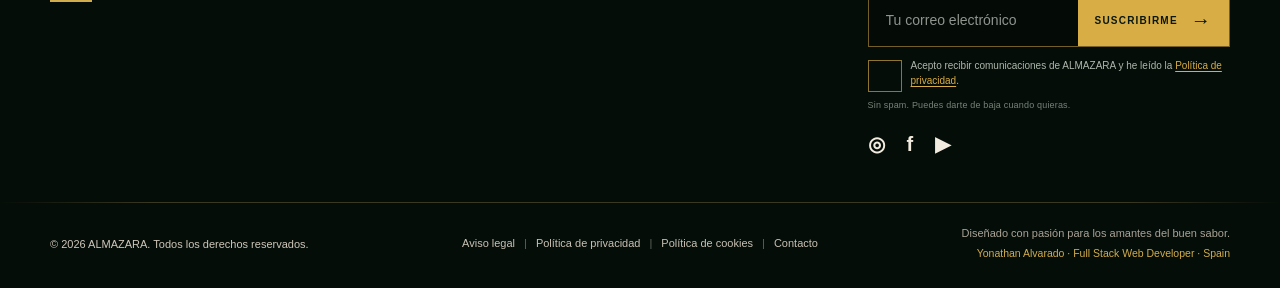
==== commit 66962c21: "Altual4 : )" ====
--- a/aceites.html
+++ b/aceites.html
@@ -17,8 +17,8 @@
 <div class="value"><div class="ico">♡</div><b>PASIÓN Y TRADICIÓN</b><small>En cada producto</small></div>
 </section>
 <main id="main">
-<section class="split reveal"><div class="visual"><img src="assets/img/oil-origin-premium.jpg"/></div><div class="content"><div class="kicker" style="color:#6F4E37">NUESTRA ESENCIA</div><h2 class="section-title">DE ANDALUCÍA<br/>A TU MESA</h2><p class="section-sub">Entre campos de olivos y generaciones dedicadas a la tierra nace nuestro aceite. El contenido final se ajustará a su origen real.</p></div></section>
-<section class="split dark reveal"><div class="content"><div class="kicker">Aceite de Oliva</div><h2 class="section-title">ACEITE DE OLIVA<br/>VIRGEN EXTRA</h2><p class="section-sub">Naturaleza en estado puro. Aromático, equilibrado y pensado para disfrutar en crudo y en cocina.</p></div><div class="visual"><img alt="Aceite de oliva virgen extra ALMAZARA entre olivos al atardecer" src="assets/img/oil-feature-olives-pexels.jpg"/></div></section>
+<section class="split reveal"><div class="visual"><img src="assets/img/oil-origin-premium.jpg" alt="Olivares y origen del Aceite de Oliva Virgen Extra ALMAZARA"/></div><div class="content"><div class="kicker" style="color:#6F4E37">CALIDAD · ORIGEN · TRADICIÓN</div><h2 class="section-title">ACEITE DE OLIVA<br/>VIRGEN EXTRA</h2><p class="section-sub">Nuestro Aceite de Oliva Virgen Extra representa la esencia de la tradición mediterránea. Seleccionamos cuidadosamente el fruto y cuidamos cada etapa del proceso para preservar su aroma, sabor y propiedades naturales.</p></div></section>
+<section class="split dark reveal"><div class="content"><div class="kicker">DEL OLIVO A TU MESA</div><h2 class="section-title">UN PROCESO CUIDADO<br/>DESDE EL ORIGEN</h2><div class="oil-process-steps"><p><strong>01 · Cosecha</strong><br/>Las aceitunas se recogen en su punto óptimo de maduración para preservar su frescura y aromas.</p><p><strong>02 · Triturado</strong><br/>Pocas horas después de la cosecha, el fruto se tritura cuidadosamente para obtener una pasta homogénea.</p><p><strong>03 · Extracción en frío</strong><br/>El aceite se extrae a baja temperatura, conservando su sabor, aroma y propiedades naturales.</p><p><strong>04 · Envasado</strong><br/>Finalmente se envasa cuidadosamente para preservar toda su calidad y mantener intacta su esencia mediterránea.</p></div></div><div class="visual"><img alt="Aceite de Oliva Virgen Extra ALMAZARA entre olivos al atardecer" src="assets/img/oil-feature-olives-pexels.jpg"/></div></section>
 <section class="product-strip"><div class="container"><h2 class="section-title">NUESTROS ACEITES</h2><div class="cards reveal">
 <div class="card"><div class="card-media"><img src="assets/img/aceite-seleccion-premium-real.jpeg"/></div><div class="card-body"><h3>Aceite de Oliva Selección Premium</h3><div class="meta">500 ml</div><div class="price">CHF 9,99</div><a class="btn btn-dark">AÑADIR AL CARRITO</a></div></div>
 <div class="card"><div class="card-media"><img src="assets/img/aceite-pack-3-real.jpeg"/></div><div class="card-body"><h3>Pack de 3 Aceites de Oliva</h3><div class="meta">3 × 500 ml</div><div class="price">CHF 27,99</div><a class="btn btn-dark">AÑADIR AL CARRITO</a></div></div>
--- a/assets/css/style.css
+++ b/assets/css/style.css
@@ -2169,3 +2169,408 @@
 /* Jamones · Nuestros Ibéricos: dos productos centrados */
 #ibericos .cards{grid-template-columns:repeat(2,minmax(0,350px));justify-content:center}
 #ibericos .card-media img{width:100%;height:100%;object-fit:cover}
+
+/* PRODUCTOS — cabecera foto real: encuadre y overlay refinados */
+@media (min-width: 769px){
+  body.productos-page > .hero.hero-anim .hero-media img{
+    width:100%;height:100%;object-fit:cover!important;
+    object-position:50% 0%!important;
+    transform:none!important;animation:none!important;
+    filter:saturate(1.03) contrast(1.02)!important;
+  }
+  body.productos-page > .hero.hero-anim .hero-media:after{
+    background:linear-gradient(90deg,
+      rgba(3,8,5,.82) 0%,
+      rgba(3,8,5,.66) 24%,
+      rgba(3,8,5,.34) 43%,
+      rgba(3,8,5,.10) 64%,
+      rgba(3,8,5,.03) 100%)!important;
+  }
+  body.productos-page > .hero.hero-anim .hero-copy{max-width:650px!important;}
+}
+
+/* PRODUCTOS — corrección final: conservar la imagen actual sin oscurecerla */
+body.productos-page > .hero.hero-anim .hero-media:after{
+  background:transparent!important;
+  opacity:0!important;
+}
+body.productos-page > .hero.hero-anim .hero-media img{
+  filter:none!important;
+}
+
+
+/* PRODUCTOS · cabecera limpia con texto HTML, mismo lenguaje visual que Jamones */
+.productos-hero-premium .hero-media img{width:100%;height:100%;object-fit:cover;object-position:center center;transform:none!important;animation:none!important;filter:saturate(1.04) contrast(1.03)}
+.productos-hero-premium .hero-media:after{background:linear-gradient(90deg,rgba(4,8,5,.88) 0%,rgba(4,8,5,.72) 27%,rgba(4,8,5,.30) 47%,rgba(4,8,5,.05) 68%,rgba(4,8,5,.02) 100%)!important}
+.productos-hero-premium .hero-copy{max-width:610px!important;padding:52px 0!important;opacity:1!important;visibility:visible!important;pointer-events:auto!important}
+.productos-hero-premium .hero-copy h1{color:#fff}
+.productos-hero-premium .hero-copy .gold{color:var(--gold)}
+@media(max-width:760px){.productos-hero-premium .hero-media img{object-position:64% center}.productos-hero-premium .hero-media:after{background:linear-gradient(90deg,rgba(4,8,5,.90) 0%,rgba(4,8,5,.68) 50%,rgba(4,8,5,.18) 100%)!important}.productos-hero-premium .hero-copy{padding:40px 0!important}}
+
+/* PRODUCTOS · FINAL — imagen limpia y texto exclusivamente HTML/CSS */
+body.productos-page .productos-hero-premium .hero-media img{
+  width:100%;height:100%;object-fit:cover!important;object-position:center 72%!important;
+  transform:none!important;animation:none!important;filter:none!important;
+}
+body.productos-page .productos-hero-premium .hero-media:after{
+  opacity:1!important;
+  background:linear-gradient(90deg,rgba(3,8,5,.72) 0%,rgba(3,8,5,.50) 23%,rgba(3,8,5,.18) 42%,rgba(3,8,5,.02) 61%,rgba(3,8,5,0) 72%)!important;
+}
+body.productos-page .productos-hero-premium .hero-copy{
+  position:relative;z-index:2;max-width:610px!important;padding:52px 0!important;
+  opacity:1!important;visibility:visible!important;
+}
+@media(max-width:760px){
+ body.productos-page .productos-hero-premium .hero-media img{object-position:68% center!important}
+ body.productos-page .productos-hero-premium .hero-media:after{background:linear-gradient(90deg,rgba(3,8,5,.82),rgba(3,8,5,.46) 55%,rgba(3,8,5,.10))!important}
+}
+
+/* PRODUCTOS · AJUSTE DE ENCUADRE FINAL — prioriza la mesa y productos */
+@media (min-width: 761px){
+  body.productos-page .productos-hero-premium .hero-media img{
+    object-position:center bottom!important;
+  }
+}
+
+/* PRODUCTOS — ajuste final solicitado: subir la fotografía para mostrar más la mesa */
+@media (min-width: 769px){
+  body.productos-page > .hero.hero-anim .hero-media img{
+    object-position:50% 100%!important;
+  }
+}
+
+/* PRODUCTOS — ajuste solicitado: bajar ligeramente la foto para mostrar la botella completa */
+@media (min-width: 769px){
+  body.productos-page > .hero.hero-anim.productos-hero-premium .hero-media img{
+    object-position:50% 78%!important;
+  }
+}
+
+/* Ibéricos: fotografía completa y centrada dentro de la tarjeta */
+#ibericos .card-media,
+.productos-page .filter-layout .cards .card:nth-child(3) .card-media,
+.productos-page .filter-layout .cards .card:nth-child(4) .card-media{
+  height:260px;
+  padding:10px;
+  box-sizing:border-box;
+  background:#f8f5ed;
+  display:flex;
+  align-items:center;
+  justify-content:center;
+  overflow:hidden;
+}
+#ibericos .card-media img,
+.productos-page .filter-layout .cards .card:nth-child(3) .card-media img,
+.productos-page .filter-layout .cards .card:nth-child(4) .card-media img{
+  width:100%;
+  height:100%;
+  object-fit:contain!important;
+  object-position:center!important;
+  display:block;
+}
+@media(max-width:760px){
+  #ibericos .card-media,
+  .productos-page .filter-layout .cards .card:nth-child(3) .card-media,
+  .productos-page .filter-layout .cards .card:nth-child(4) .card-media{height:250px;}
+}
+
+/* PRODUCTOS — tarjetas premium amplias, coherentes con Aceites e Ibéricos */
+.productos-page .filter-layout{grid-template-columns:250px minmax(0,1fr);gap:36px;align-items:start}
+.productos-page .filter-layout > div .cards{
+  grid-template-columns:repeat(2,minmax(0,430px));
+  gap:24px;
+  justify-content:start;
+}
+.productos-page .filter-layout .card{background:#fff;border:1px solid var(--line);min-width:0}
+.productos-page .filter-layout .card-media{
+  height:300px!important;
+  padding:0!important;
+  background:#f8f5ed;
+  overflow:hidden;
+  display:flex;
+  align-items:center;
+  justify-content:center;
+}
+.productos-page .filter-layout .card-media img{
+  width:100%!important;
+  height:100%!important;
+  object-fit:contain!important;
+  object-position:center!important;
+  display:block;
+}
+.productos-page .filter-layout .card-body{padding:20px 22px 22px}
+.productos-page .filter-layout .card-body h3{font-size:29px;line-height:1.04;margin:0 0 8px}
+.productos-page .filter-layout .card-body .meta{margin-bottom:14px}
+.productos-page .filter-layout .card-body .price{font-size:30px;margin:12px 0 16px}
+.productos-page .filter-layout .card-body .btn{min-width:168px;text-align:center}
+@media(max-width:1050px){
+  .productos-page .filter-layout{grid-template-columns:1fr}
+  .productos-page .filter-layout > div .cards{justify-content:center}
+}
+@media(max-width:760px){
+  .productos-page .filter-layout > div .cards{grid-template-columns:1fr;max-width:430px;margin-left:auto;margin-right:auto}
+  .productos-page .filter-layout .card-media{height:280px!important}
+}
+
+/* PRODUCTOS — aceites con el mismo encuadre visual que en NUESTROS ACEITES */
+.productos-page .filter-layout .cards .card:nth-child(1) .card-media img,
+.productos-page .filter-layout .cards .card:nth-child(2) .card-media img{
+  width:100%!important;
+  height:100%!important;
+  object-fit:cover!important;
+  object-position:center!important;
+}
+
+/* CONTACTO · ajuste final de encuadre desktop 2026-09-20
+   Baja la fotografía dentro de la cabecera para mostrar completa la torre de Berna. */
+@media (min-width: 761px){
+  body.contacto-page > .hero.hero-anim .hero-media img{
+    object-position:center 28%!important;
+    transform:scale(1.01)!important;
+  }
+}
+
+/* CABECERAS INTERIORES · UNIFICACIÓN VISUAL 2026-09-20
+   Todas las páginas salvo Inicio: mismo sombreado premium y misma altura/posición del bloque de texto. */
+@media (min-width: 981px){
+  body.aceites-page > .hero,
+  body.jamones-page > .hero,
+  body.productos-page > .hero,
+  body.recetas-page > .hero,
+  body.contacto-page > .hero,
+  body.nosotros-page > .hero{
+    min-height:700px!important;
+    height:700px!important;
+    max-height:700px!important;
+  }
+
+  body.aceites-page > .hero .hero-inner,
+  body.jamones-page > .hero .hero-inner,
+  body.productos-page > .hero .hero-inner,
+  body.recetas-page > .hero .hero-inner,
+  body.contacto-page > .hero .hero-inner,
+  body.nosotros-page > .hero .hero-inner{
+    min-height:700px!important;
+    height:700px!important;
+    align-items:flex-start!important;
+  }
+
+  body.aceites-page > .hero .hero-copy,
+  body.jamones-page > .hero .hero-copy,
+  body.productos-page > .hero .hero-copy,
+  body.recetas-page > .hero .hero-copy,
+  body.contacto-page > .hero .hero-copy,
+  body.nosotros-page > .hero .hero-copy-live{
+    padding-top:82px!important;
+    padding-bottom:0!important;
+  }
+
+  body.aceites-page > .hero .hero-media:after,
+  body.jamones-page > .hero .hero-media:after,
+  body.productos-page > .hero .hero-media:after,
+  body.recetas-page > .hero .hero-media:after,
+  body.contacto-page > .hero .hero-media:after,
+  body.nosotros-page > .hero .hero-media:after{
+    content:""!important;
+    position:absolute!important;
+    inset:0!important;
+    opacity:1!important;
+    background:linear-gradient(90deg,
+      rgba(2,6,4,.90) 0%,
+      rgba(2,6,4,.76) 28%,
+      rgba(2,6,4,.34) 47%,
+      rgba(2,6,4,.08) 66%,
+      rgba(2,6,4,.02) 100%)!important;
+  }
+}
+
+/* PRODUCTOS · sombreado premium reforzado 2026-09-20 */
+@media (min-width:981px){
+  body.productos-page > .hero.productos-hero-premium .hero-media::after{
+    display:block!important;
+    content:""!important;
+    position:absolute!important;
+    inset:0!important;
+    z-index:1!important;
+    opacity:1!important;
+    background:linear-gradient(90deg,
+      rgba(2,6,4,.94) 0%,
+      rgba(2,6,4,.84) 24%,
+      rgba(2,6,4,.56) 38%,
+      rgba(2,6,4,.24) 51%,
+      rgba(2,6,4,.06) 66%,
+      rgba(2,6,4,0) 82%)!important;
+    pointer-events:none!important;
+  }
+  body.productos-page > .hero.productos-hero-premium .hero-inner{
+    position:relative!important;
+    z-index:2!important;
+  }
+}
+
+
+/* HOME · PRODUCTOS DESTACADOS — mismo estilo visual que la página PRODUCTOS */
+.home-page .home-products-premium .card{
+  background:#fff!important;
+  border:1px solid var(--line)!important;
+  min-width:0;
+  box-shadow:none!important;
+}
+.home-page .home-products-premium .card-media{
+  height:300px!important;
+  padding:0!important;
+  background:#f8f5ed!important;
+  overflow:hidden;
+  display:flex;align-items:center;justify-content:center;
+}
+.home-page .home-products-premium .card-media img{
+  width:100%!important;height:100%!important;object-fit:cover!important;
+  object-position:center!important;transform:none!important;display:block;
+}
+.home-page .home-products-premium .card:hover .card-media img{transform:none!important;}
+.home-page .home-products-premium .card-body{padding:20px 22px 22px!important;background:#fff!important;color:#171713!important;}
+.home-page .home-products-premium .card-body h3{font-size:29px!important;line-height:1.04!important;margin:0 0 8px!important;color:#171713!important;text-transform:none!important;}
+.home-page .home-products-premium .card-body .meta{margin-bottom:14px!important;color:#6f695f!important;}
+.home-page .home-products-premium .card-body .price{font-size:30px!important;margin:12px 0 16px!important;color:#171713!important;}
+.home-page .home-products-premium .card-body .btn{min-width:168px;text-align:center;}
+.home-page .home-products-premium .card-body .btn-dark{background:#07130d!important;color:#fff!important;border-color:#d9b33d!important;}
+.home-page .home-products-premium .card-body .btn-red{background:#a51f2a!important;color:#fff!important;border-color:#a51f2a!important;}
+@media(max-width:760px){.home-page .home-products-premium .card-media{height:280px!important;}}
+
+/* PRODUCTOS · tarjetas y botones unificados 2026-09-20
+   Inicio, Aceites, Jamones y Productos: misma altura y CTA negro/dorado alineado abajo. */
+.home-page .home-products-premium .card,
+body.aceites-page .cards > .card,
+body.jamones-page .cards > .card,
+body.productos-page .cards > .card{
+  display:flex!important;
+  flex-direction:column!important;
+  height:100%!important;
+}
+.home-page .home-products-premium .card-body,
+body.aceites-page .cards > .card .card-body,
+body.jamones-page .cards > .card .card-body,
+body.productos-page .cards > .card .card-body{
+  display:flex!important;
+  flex-direction:column!important;
+  flex:1 1 auto!important;
+}
+.home-page .home-products-premium .card-body h3,
+body.aceites-page .cards > .card .card-body h3,
+body.jamones-page .cards > .card .card-body h3,
+body.productos-page .cards > .card .card-body h3{
+  min-height:2.1em!important;
+}
+.home-page .home-products-premium .card-body .price,
+body.aceites-page .cards > .card .card-body .price,
+body.jamones-page .cards > .card .card-body .price,
+body.productos-page .cards > .card .card-body .price{
+  margin-top:auto!important;
+}
+.home-page .home-products-premium .card-body .btn,
+body.aceites-page .cards > .card .card-body .btn,
+body.jamones-page .cards > .card .card-body .btn,
+body.productos-page .cards > .card .card-body .btn{
+  display:flex!important;
+  align-items:center!important;
+  justify-content:center!important;
+  width:100%!important;
+  min-height:54px!important;
+  margin-top:14px!important;
+  padding:14px 18px!important;
+  box-sizing:border-box!important;
+  background:#07130d!important;
+  color:#fff!important;
+  border:1px solid #d9b33d!important;
+  border-radius:0!important;
+  text-align:center!important;
+}
+.home-page .home-products-premium .card-body .btn:hover,
+body.aceites-page .cards > .card .card-body .btn:hover,
+body.jamones-page .cards > .card .card-body .btn:hover,
+body.productos-page .cards > .card .card-body .btn:hover{
+  background:#0c1b13!important;
+  color:#fff!important;
+  border-color:#e3c45d!important;
+}
+
+/* INICIO · Productos destacados — tarjeta final estilo PRODUCTOS 2026-09-20 */
+.home-page .home-products-premium .cards{
+  grid-template-columns:repeat(2,minmax(0,430px))!important;
+  justify-content:center!important;
+  align-items:stretch!important;
+  gap:30px!important;
+}
+.home-page .home-products-premium .card-media{
+  height:375px!important;
+}
+.home-page .home-products-premium .card-body{
+  padding:24px 28px 28px!important;
+}
+.home-page .home-products-premium .card-body h3{
+  min-height:0!important;
+  font-size:32px!important;
+  line-height:1.08!important;
+  margin:0 0 12px!important;
+}
+.home-page .home-products-premium .card-body .meta{
+  margin:0 0 14px!important;
+}
+.home-page .home-products-premium .card-body .price{
+  margin-top:auto!important;
+  margin-bottom:0!important;
+  font-size:34px!important;
+}
+.home-page .home-products-premium .card-body .btn,
+.home-page .home-products-premium .card-body .btn-red,
+.home-page .home-products-premium .card-body .btn-dark{
+  width:100%!important;
+  min-height:56px!important;
+  margin-top:20px!important;
+  background:#07130d!important;
+  color:#fff!important;
+  border:1px solid #d9b33d!important;
+}
+@media(max-width:960px){
+  .home-page .home-products-premium .cards{grid-template-columns:repeat(2,minmax(0,1fr))!important;gap:20px!important;}
+  .home-page .home-products-premium .card-media{height:320px!important;}
+}
+@media(max-width:620px){
+  .home-page .home-products-premium .cards{grid-template-columns:1fr!important;max-width:430px!important;margin-left:auto!important;margin-right:auto!important;}
+  .home-page .home-products-premium .card-media{height:340px!important;}
+}
+
+/* PRODUCTOS · imágenes completas + carrito visual final 2026-09-20 */
+.home-page .home-products-premium .card-media img,
+body.aceites-page .cards > .card .card-media img,
+body.jamones-page .cards > .card .card-media img,
+body.productos-page .cards > .card .card-media img{
+  object-fit:contain!important;
+  object-position:center center!important;
+  transform:none!important;
+}
+.home-page .home-products-premium .card-media,
+body.aceites-page .cards > .card .card-media,
+body.jamones-page .cards > .card .card-media,
+body.productos-page .cards > .card .card-media{
+  background:#f8f5ed!important;
+}
+.home-page .home-products-premium .card-body .btn::before,
+body.aceites-page .cards > .card .card-body .btn::before,
+body.jamones-page .cards > .card .card-body .btn::before,
+body.productos-page .cards > .card .card-body .btn::before{
+  content:"🛒";
+  display:inline-block;
+  margin-right:10px;
+  font-size:18px;
+  line-height:1;
+}
+
+/* ACEITES · información de producto y proceso */
+.oil-process-steps{margin-top:28px;display:grid;grid-template-columns:1fr 1fr;gap:22px 30px;max-width:760px}
+.oil-process-steps p{margin:0;line-height:1.65;color:rgba(255,255,255,.82)}
+.oil-process-steps strong{color:#d6b45a;letter-spacing:.03em}
+@media (max-width:760px){.oil-process-steps{grid-template-columns:1fr;gap:18px;margin-top:22px}}
+
+/* JAMONES · contenido informativo resumido */
+.jamon-process-copy{margin-top:24px;display:grid;gap:16px}.jamon-process-copy p{margin:0;line-height:1.65}.jamon-process-copy strong{letter-spacing:.04em}
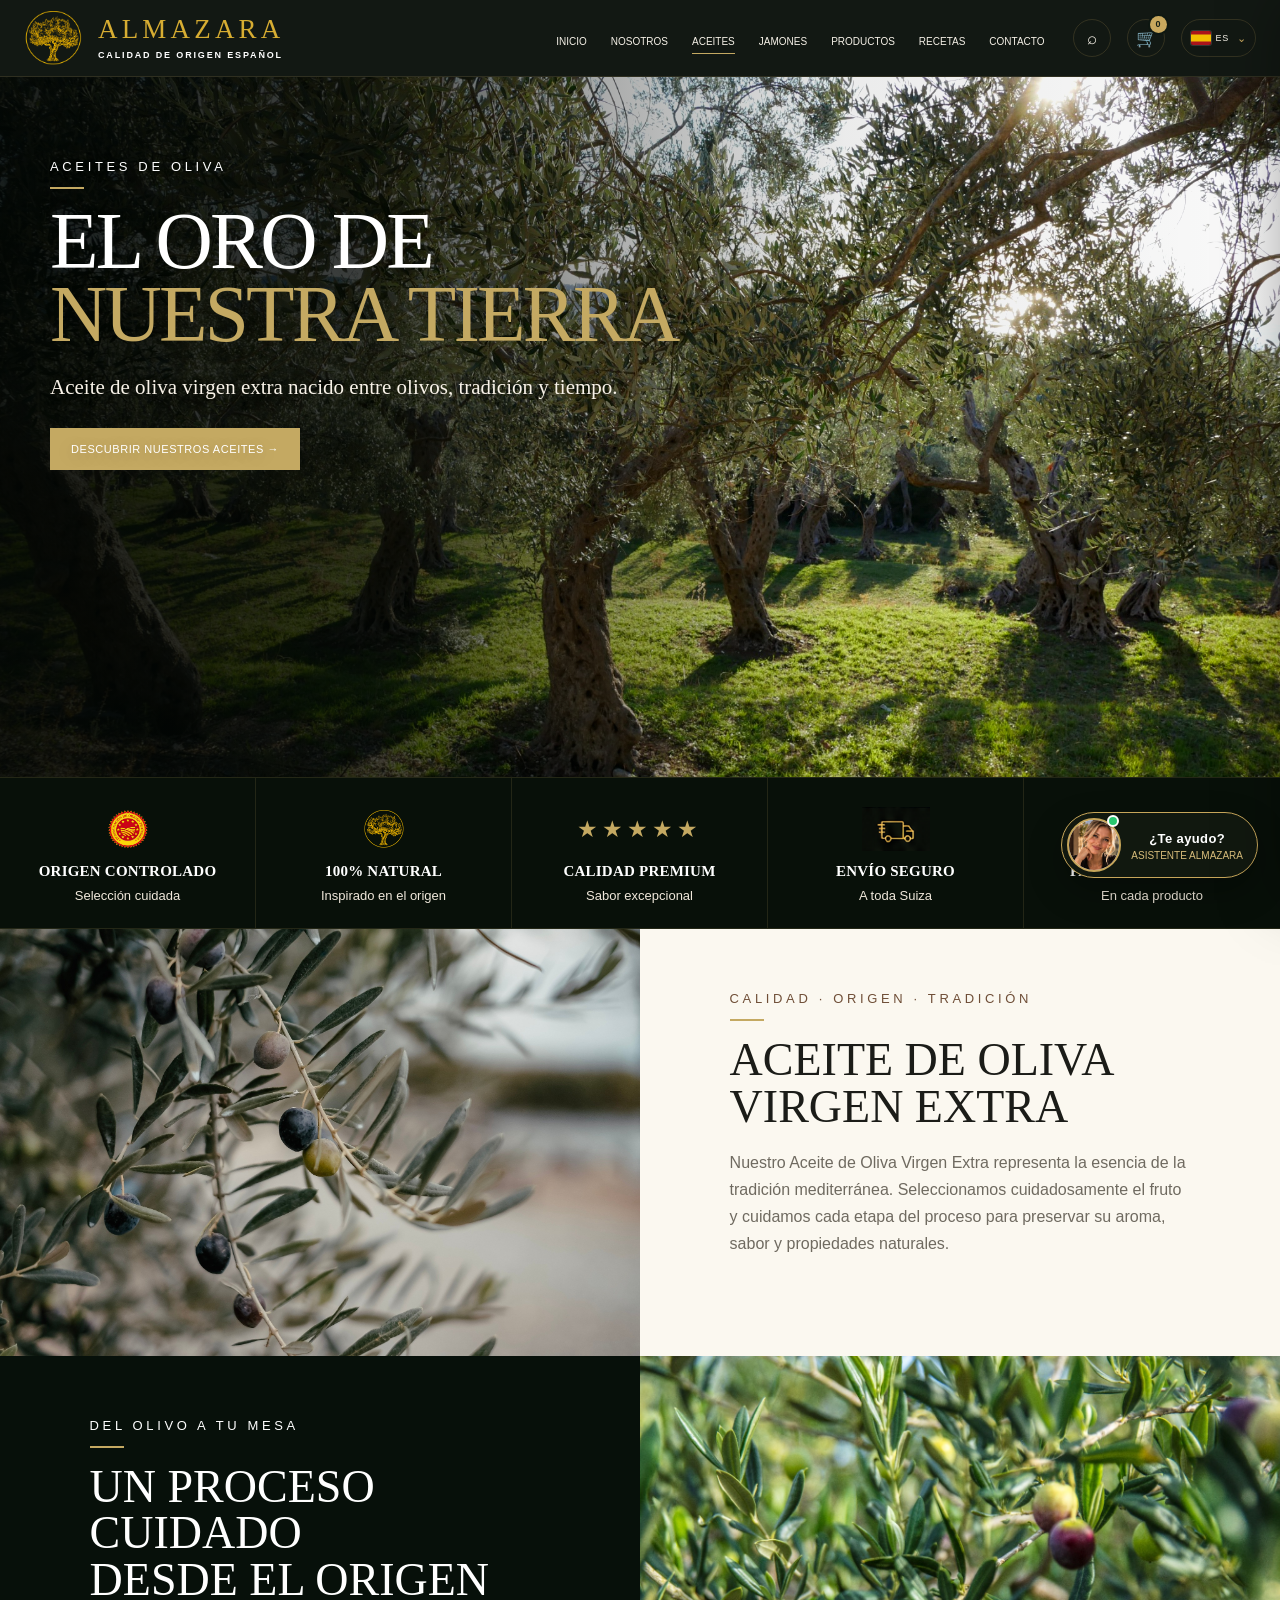
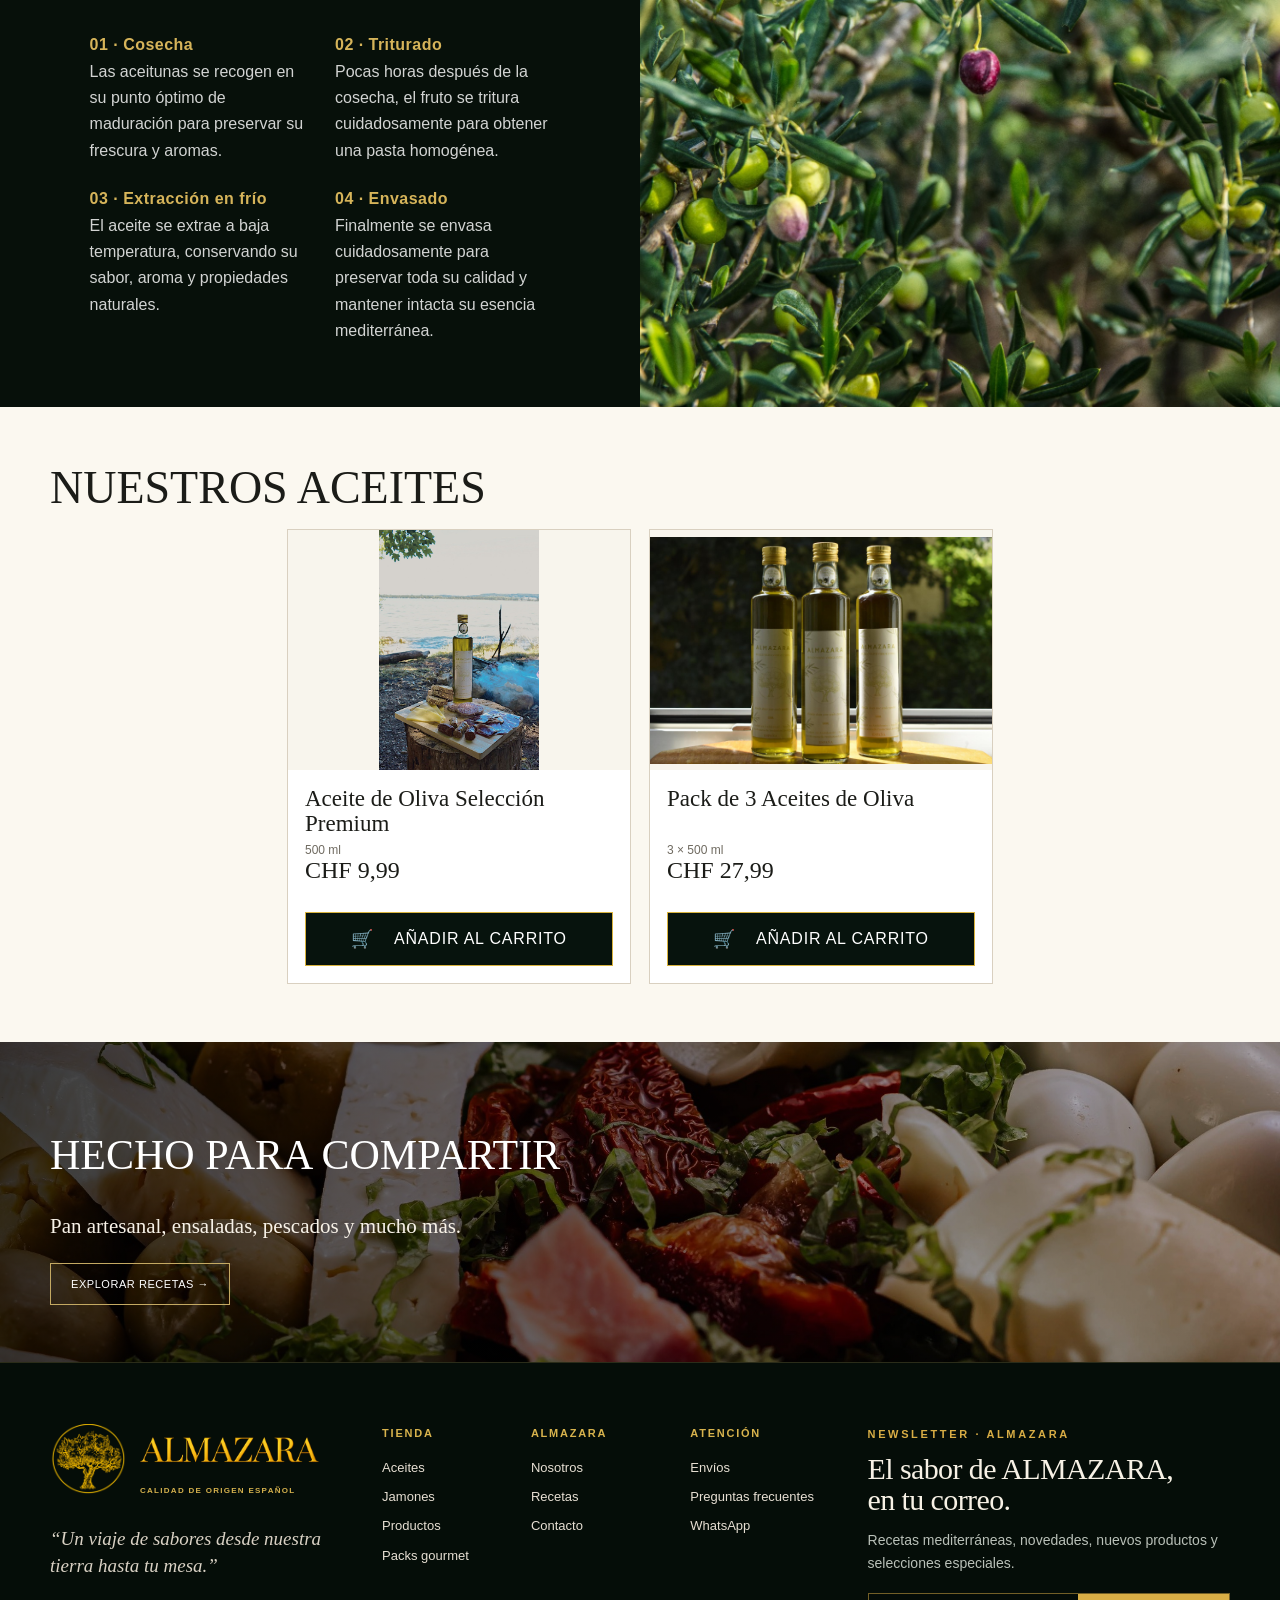
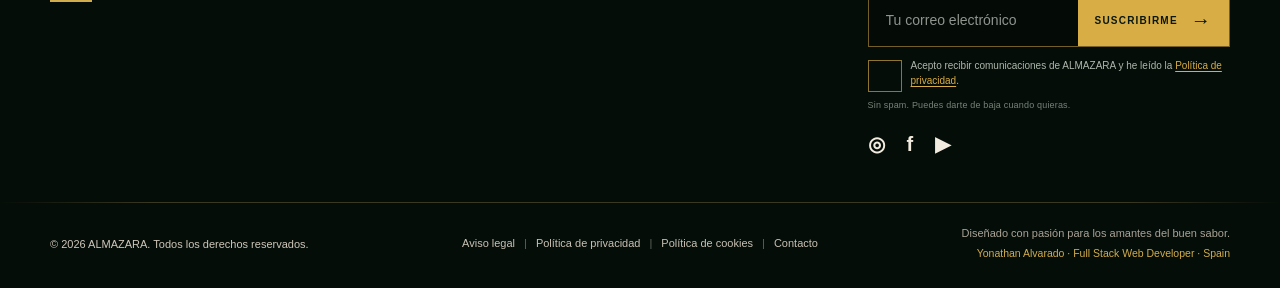
==== commit c5e967c0: "Actual 5 : )" ====
--- a/aceites.html
+++ b/aceites.html
@@ -1,6 +1,6 @@
 <!DOCTYPE html>
 
-<html lang="es"><head><meta charset="utf-8"/><meta content="width=device-width,initial-scale=1" name="viewport"/><title>Aceites · ALMAZARA</title><link href="assets/css/style.css" rel="stylesheet"/><link href="assets/css/responsive-v2.css" rel="stylesheet"/></head><body class="values-home-style aceites-page"><header class="site-header"><div class="container nav">
+<html lang="es"><head><meta charset="utf-8"/><meta content="width=device-width,initial-scale=1" name="viewport"/><title>Aceites · ALMAZARA</title><link href="assets/css/style.css" rel="stylesheet"/><link href="assets/css/responsive-v2.css" rel="stylesheet"/><link href="assets/css/shop.css" rel="stylesheet"/></head><body class="values-home-style aceites-page"><header class="site-header"><div class="container nav">
 <a aria-label="ALMAZARA · Inicio" class="brand brand-logo" href="index.html"><img alt="" class="brand-symbol" src="assets/img/logo-almazara.png"/><span class="brand-word"><span class="brand-wordmark-text">ALMAZARA</span><small>CALIDAD DE ORIGEN ESPAÑOL</small></span></a>
 <nav class="nav-links"><a class="" href="index.html">INICIO</a><a class="" href="nosotros.html">NOSOTROS</a><a class="active" href="aceites.html">ACEITES</a><a class="" href="jamones.html">JAMONES</a><a class="" href="productos.html">PRODUCTOS</a><a class="" href="recetas.html">RECETAS</a><a class="" href="contacto.html">CONTACTO</a></nav><div class="nav-tools premium-tools">
 <button aria-label="Buscar" class="head-tool search-trigger" type="button"><span class="tool-icon">⌕</span></button>
@@ -20,10 +20,10 @@
 <section class="split reveal"><div class="visual"><img src="assets/img/oil-origin-premium.jpg" alt="Olivares y origen del Aceite de Oliva Virgen Extra ALMAZARA"/></div><div class="content"><div class="kicker" style="color:#6F4E37">CALIDAD · ORIGEN · TRADICIÓN</div><h2 class="section-title">ACEITE DE OLIVA<br/>VIRGEN EXTRA</h2><p class="section-sub">Nuestro Aceite de Oliva Virgen Extra representa la esencia de la tradición mediterránea. Seleccionamos cuidadosamente el fruto y cuidamos cada etapa del proceso para preservar su aroma, sabor y propiedades naturales.</p></div></section>
 <section class="split dark reveal"><div class="content"><div class="kicker">DEL OLIVO A TU MESA</div><h2 class="section-title">UN PROCESO CUIDADO<br/>DESDE EL ORIGEN</h2><div class="oil-process-steps"><p><strong>01 · Cosecha</strong><br/>Las aceitunas se recogen en su punto óptimo de maduración para preservar su frescura y aromas.</p><p><strong>02 · Triturado</strong><br/>Pocas horas después de la cosecha, el fruto se tritura cuidadosamente para obtener una pasta homogénea.</p><p><strong>03 · Extracción en frío</strong><br/>El aceite se extrae a baja temperatura, conservando su sabor, aroma y propiedades naturales.</p><p><strong>04 · Envasado</strong><br/>Finalmente se envasa cuidadosamente para preservar toda su calidad y mantener intacta su esencia mediterránea.</p></div></div><div class="visual"><img alt="Aceite de Oliva Virgen Extra ALMAZARA entre olivos al atardecer" src="assets/img/oil-feature-olives-pexels.jpg"/></div></section>
 <section class="product-strip"><div class="container"><h2 class="section-title">NUESTROS ACEITES</h2><div class="cards reveal">
-<div class="card"><div class="card-media"><img src="assets/img/aceite-seleccion-premium-real.jpeg"/></div><div class="card-body"><h3>Aceite de Oliva Selección Premium</h3><div class="meta">500 ml</div><div class="price">CHF 9,99</div><a class="btn btn-dark">AÑADIR AL CARRITO</a></div></div>
-<div class="card"><div class="card-media"><img src="assets/img/aceite-pack-3-real.jpeg"/></div><div class="card-body"><h3>Pack de 3 Aceites de Oliva</h3><div class="meta">3 × 500 ml</div><div class="price">CHF 27,99</div><a class="btn btn-dark">AÑADIR AL CARRITO</a></div></div>
+<div class="card"><div class="card-media"><img src="assets/img/aceite-seleccion-premium-real.jpeg"/></div><div class="card-body"><h3>Aceite de Oliva Selección Premium</h3><div class="meta">500 ml</div><div class="price">CHF 9,99</div><button class="btn btn-dark add-to-cart" type="button" data-product="aceite-premium-500">AÑADIR AL CARRITO</button></div></div>
+<div class="card"><div class="card-media"><img src="assets/img/aceite-pack-3-real.jpeg"/></div><div class="card-body"><h3>Pack de 3 Aceites de Oliva</h3><div class="meta">3 × 500 ml</div><div class="price">CHF 27,99</div><button class="btn btn-dark add-to-cart" type="button" data-product="pack-3-aceites">AÑADIR AL CARRITO</button></div></div>
 </div></div></section>
-<section class="banner" style="background:url('assets/img/oil-food-premium.png') center/cover"><div class="container"><h2>HECHO PARA COMPARTIR</h2><p class="lead">Pan artesanal, ensaladas, pescados y mucho más.</p><a class="btn" href="recetas.html">EXPLORAR RECETAS →</a></div></section>
+<section class="banner" style="background:url('assets/img/oil-food-premium-new.jpg') center/cover"><div class="container"><h2>HECHO PARA COMPARTIR</h2><p class="lead">Pan artesanal, ensaladas, pescados y mucho más.</p><a class="btn" href="recetas.html">EXPLORAR RECETAS →</a></div></section>
 </main>
 <footer class="site-footer site-footer-premium footer-enterprise">
 <div class="container footer-enterprise-main">
@@ -92,5 +92,5 @@
 <a href="https://www.instagram.com/techantoni/" rel="noopener" target="_blank">Yonathan Alvarado · Full Stack Web Developer · Spain</a>
 </div>
 </div>
-</footer><script src="assets/js/app.js"></script>
+</footer><script src="assets/js/app.js"></script><script src="assets/js/catalog.js"></script><script src="assets/js/shop.js"></script><script src="assets/js/i18n.js"></script>
 </body></html>
--- a/assets/css/style.css
+++ b/assets/css/style.css
@@ -2574,3 +2574,74 @@
 
 /* JAMONES · contenido informativo resumido */
 .jamon-process-copy{margin-top:24px;display:grid;gap:16px}.jamon-process-copy p{margin:0;line-height:1.65}.jamon-process-copy strong{letter-spacing:.04em}
+
+/* RECETAS · modal premium interactivo */
+.recipe-premium-card{cursor:pointer}
+.recipe-premium-btn{display:inline-block;margin-top:10px;color:#d7ad4d;text-decoration:none;font-size:12px;font-weight:700;letter-spacing:.12em}
+.recipe-modal{position:fixed;inset:0;z-index:9999;display:flex;align-items:center;justify-content:center;padding:24px;background:rgba(5,12,8,.76);backdrop-filter:blur(5px);opacity:0;visibility:hidden;transition:.25s ease}
+.recipe-modal.is-open{opacity:1;visibility:visible}
+.recipe-modal-dialog{position:relative;width:min(620px,94vw);max-height:88vh;overflow:auto;background:#f6f0e5;color:#151813;border:1px solid rgba(179,139,47,.55);box-shadow:0 24px 80px rgba(0,0,0,.42);padding:38px 42px 34px;transform:translateY(12px);transition:.25s ease}
+.recipe-modal.is-open .recipe-modal-dialog{transform:none}
+.recipe-modal-close{position:absolute;top:15px;right:17px;width:36px;height:36px;border:1px solid #b38b2f;background:transparent;color:#172019;font-size:22px;line-height:1;cursor:pointer}
+.recipe-modal-kicker{color:#a77b21;font-size:12px;letter-spacing:.24em;font-weight:700;text-transform:uppercase;margin-bottom:10px}
+.recipe-modal-title{font-family:Georgia,'Times New Roman',serif;font-size:38px;line-height:1.02;margin:0 48px 8px 0;font-weight:500;text-transform:uppercase}
+.recipe-modal-meta{font-size:13px;letter-spacing:.14em;color:#7c6741;text-transform:uppercase;border-bottom:1px solid #d8c79e;padding-bottom:18px;margin-bottom:20px}
+.recipe-modal h4{font-family:Georgia,'Times New Roman',serif;font-size:19px;margin:20px 0 9px;font-weight:500;text-transform:uppercase}
+.recipe-modal-ingredients{margin:0;padding-left:19px;line-height:1.65}
+.recipe-modal-steps{list-style:none;margin:0;padding:0;counter-reset:recipe-step}
+.recipe-modal-steps li{counter-increment:recipe-step;display:grid;grid-template-columns:36px 1fr;gap:10px;margin:10px 0;line-height:1.5}
+.recipe-modal-steps li:before{content:counter(recipe-step,decimal-leading-zero);color:#b38b2f;font-weight:700;letter-spacing:.08em}
+.recipe-modal-tip{margin-top:22px;padding:16px 18px;border-left:3px solid #b38b2f;background:#eee4d1;line-height:1.5}
+.recipe-modal-tip strong{display:block;color:#8b671e;font-size:11px;letter-spacing:.18em;margin-bottom:5px}
+body.recipe-modal-open{overflow:hidden}
+@media(max-width:600px){.recipe-modal{padding:14px}.recipe-modal-dialog{padding:30px 24px 26px}.recipe-modal-title{font-size:29px}.recipe-modal-close{top:10px;right:10px}}
+
+
+/* CONTACTO · compra personalizada */
+.contact-purchase-box{position:relative;z-index:2;max-width:430px;margin:34px auto 0;padding:30px 0 0;border-top:1px solid #d9d0c1;text-align:center}
+.contact-purchase-kicker{font-size:10px;letter-spacing:.38em;font-weight:700;color:#9b762e;margin-bottom:18px}
+.contact-purchase-box h4{max-width:400px;margin:0 auto 15px;font:400 25px/1.3 Georgia,'Times New Roman',serif;color:#172019}
+.contact-purchase-box p{max-width:390px;margin:0 auto 22px;color:#68675f;font-size:14px;line-height:1.65}
+.contact-purchase-whatsapp{min-height:54px;padding:0 25px;border:1px solid #b79447;background:#092317;color:#fff;display:inline-flex;align-items:center;justify-content:center;gap:18px;text-decoration:none;letter-spacing:.17em;font-size:11px;font-weight:700;transition:.3s ease}
+.contact-purchase-whatsapp:hover{background:#b79447;color:#092317;transform:translateY(-2px);box-shadow:0 12px 30px rgba(34,43,31,.14)}
+.contact-purchase-whatsapp span{font-size:18px;font-weight:400}
+.contact-purchase-box small{display:block;margin-top:17px;color:#777;font-size:10px;letter-spacing:.13em}
+@media(max-width:620px){.contact-purchase-box{margin-top:28px;padding-top:25px}.contact-purchase-box h4{font-size:22px}.contact-purchase-whatsapp{width:100%;padding:0 14px;letter-spacing:.12em}}
+
+/* CONTACTO · WhatsApp principal */
+.contact-whatsapp-icon svg{width:26px;height:26px;display:block;fill:currentColor}
+.contact-whatsapp-detail:hover .contact-whatsapp-icon svg{transform:scale(1.06)}
+.contact-whatsapp-icon svg{transition:transform .2s ease}
+
+/* INICIO · Una historia con raíces · secuencia de dos vídeos */
+.home-page .home-story-video-wrap #almazaraStoryVideo{
+  object-fit:cover;
+  object-position:center center;
+  background:#18170f;
+}
+
+
+/* INICIO · Hero sin destellos al cargar/cambiar a vídeo · 2026-09-20 */
+.home-page .home-hero-sequence .home-hero-video{
+  background:#0b0e0b!important;
+}
+.home-page .home-hero-sequence video.home-hero-video:not(.is-active){
+  opacity:0!important;
+}
+
+/* ALMAZARA · Multidioma Inicio — layout resistente a textos largos */
+html[lang] .nav-links{display:flex;align-items:center;gap:clamp(14px,1.55vw,30px)}
+html[lang] .nav-links a{white-space:nowrap;font-size:clamp(10px,.78vw,13px)}
+html[lang] .hero-copy-live h1,html[lang] .feature-card .copy h3,html[lang] .home-story-copy h2{overflow-wrap:normal;word-break:normal;hyphens:auto}
+html[lang] .feature-card .copy,html[lang] .home-story-copy{height:auto;min-height:0}
+html[lang] .feature-card .btn,html[lang] .home-story-btn,html[lang] .card .btn{width:auto;max-width:100%;white-space:normal;line-height:1.25;text-align:center}
+html[lang] .home-products-head{gap:24px;flex-wrap:wrap}
+html[lang] .footer-enterprise-main{align-items:start}
+html[lang] .footer-enterprise-column a,html[lang] .footer-newsletter-premium p,html[lang] .newsletter-consent span{overflow-wrap:anywhere}
+@media (max-width:1180px) and (min-width:761px){html[lang] .nav-links{gap:11px}html[lang] .nav-links a{font-size:10px}.brand-wordmark-text{font-size:clamp(20px,2vw,28px)!important}}
+
+/* ALMAZARA · multidioma global */
+html[lang="de"] .btn,html[lang="fr"] .btn,html[lang="it"] .btn,html[lang="en"] .btn{white-space:normal;line-height:1.25;text-align:center}
+.nav-links a{white-space:nowrap}
+.hero h1,.section-title,.home-story-copy h2{overflow-wrap:normal;word-break:normal}
+@media(max-width:1100px){html[lang="de"] .nav-links{gap:14px}html[lang="de"] .nav-links a{font-size:12px}}
--- a/assets/css/shop.css
+++ b/assets/css/shop.css
@@ -0,0 +1 @@
+.add-to-cart{border:0;cursor:pointer;font:inherit}.shop-cart-items{margin:22px 0;max-height:52vh;overflow:auto}.shop-cart-item{display:grid;grid-template-columns:72px 1fr auto;gap:14px;align-items:center;padding:14px 0;border-bottom:1px solid rgba(111,78,55,.18)}.shop-cart-item img{width:72px;height:72px;object-fit:contain;background:#f5f1e8}.shop-cart-item h3{font-size:15px;margin:0 0 4px}.shop-cart-item small{opacity:.65}.shop-qty{display:flex;align-items:center;gap:10px;margin-top:10px}.shop-qty button{width:28px;height:28px;border:1px solid #c8b68b;background:transparent;cursor:pointer}.shop-line{text-align:right}.shop-remove{display:block;margin:10px 0 0 auto;border:0;background:none;text-decoration:underline;cursor:pointer;font-size:11px}.shop-cart-total{display:flex;justify-content:space-between;font-size:18px;padding:18px 0;border-top:1px solid #d9cfb8}.shop-shipping-note{font-size:12px;opacity:.65;line-height:1.5}.shop-checkout{display:block;text-align:center;margin-top:18px}.checkout-page{background:#f5f1e8;color:#18251d}.checkout-wrap{max-width:1180px;margin:0 auto;padding:130px 24px 80px}.checkout-head{text-align:center;margin-bottom:42px}.checkout-head h1{font-size:clamp(36px,5vw,64px);margin:8px 0}.checkout-grid{display:grid;grid-template-columns:1.25fr .75fr;gap:34px}.checkout-panel{background:#fff;padding:30px;box-shadow:0 12px 40px rgba(0,0,0,.06)}.checkout-panel h2{margin-top:0}.checkout-fields{display:grid;grid-template-columns:1fr 1fr;gap:16px}.checkout-fields label{font-size:12px;font-weight:700}.checkout-fields input,.checkout-fields select{width:100%;box-sizing:border-box;margin-top:7px;padding:13px;border:1px solid #d8d0bf;background:#fff}.checkout-full{grid-column:1/-1}.checkout-order-item{display:grid;grid-template-columns:56px 1fr auto;gap:12px;align-items:center;padding:12px 0;border-bottom:1px solid #eee}.checkout-order-item img{width:56px;height:56px;object-fit:contain}.checkout-summary-row{display:flex;justify-content:space-between;padding:14px 0}.checkout-summary-row.total{font-size:20px;border-top:1px solid #bcae8c}.checkout-disabled{width:100%;border:0;padding:16px;background:#b7ad96;color:#fff;cursor:not-allowed}.checkout-note{font-size:12px;line-height:1.55;opacity:.68}.checkout-back{display:inline-block;margin-bottom:18px;color:inherit}@media(max-width:800px){.checkout-grid{grid-template-columns:1fr}.checkout-fields{grid-template-columns:1fr}.checkout-full{grid-column:auto}.checkout-wrap{padding-top:100px}.shop-cart-item{grid-template-columns:58px 1fr}.shop-line{grid-column:2;text-align:left}.shop-remove{margin-left:0}}
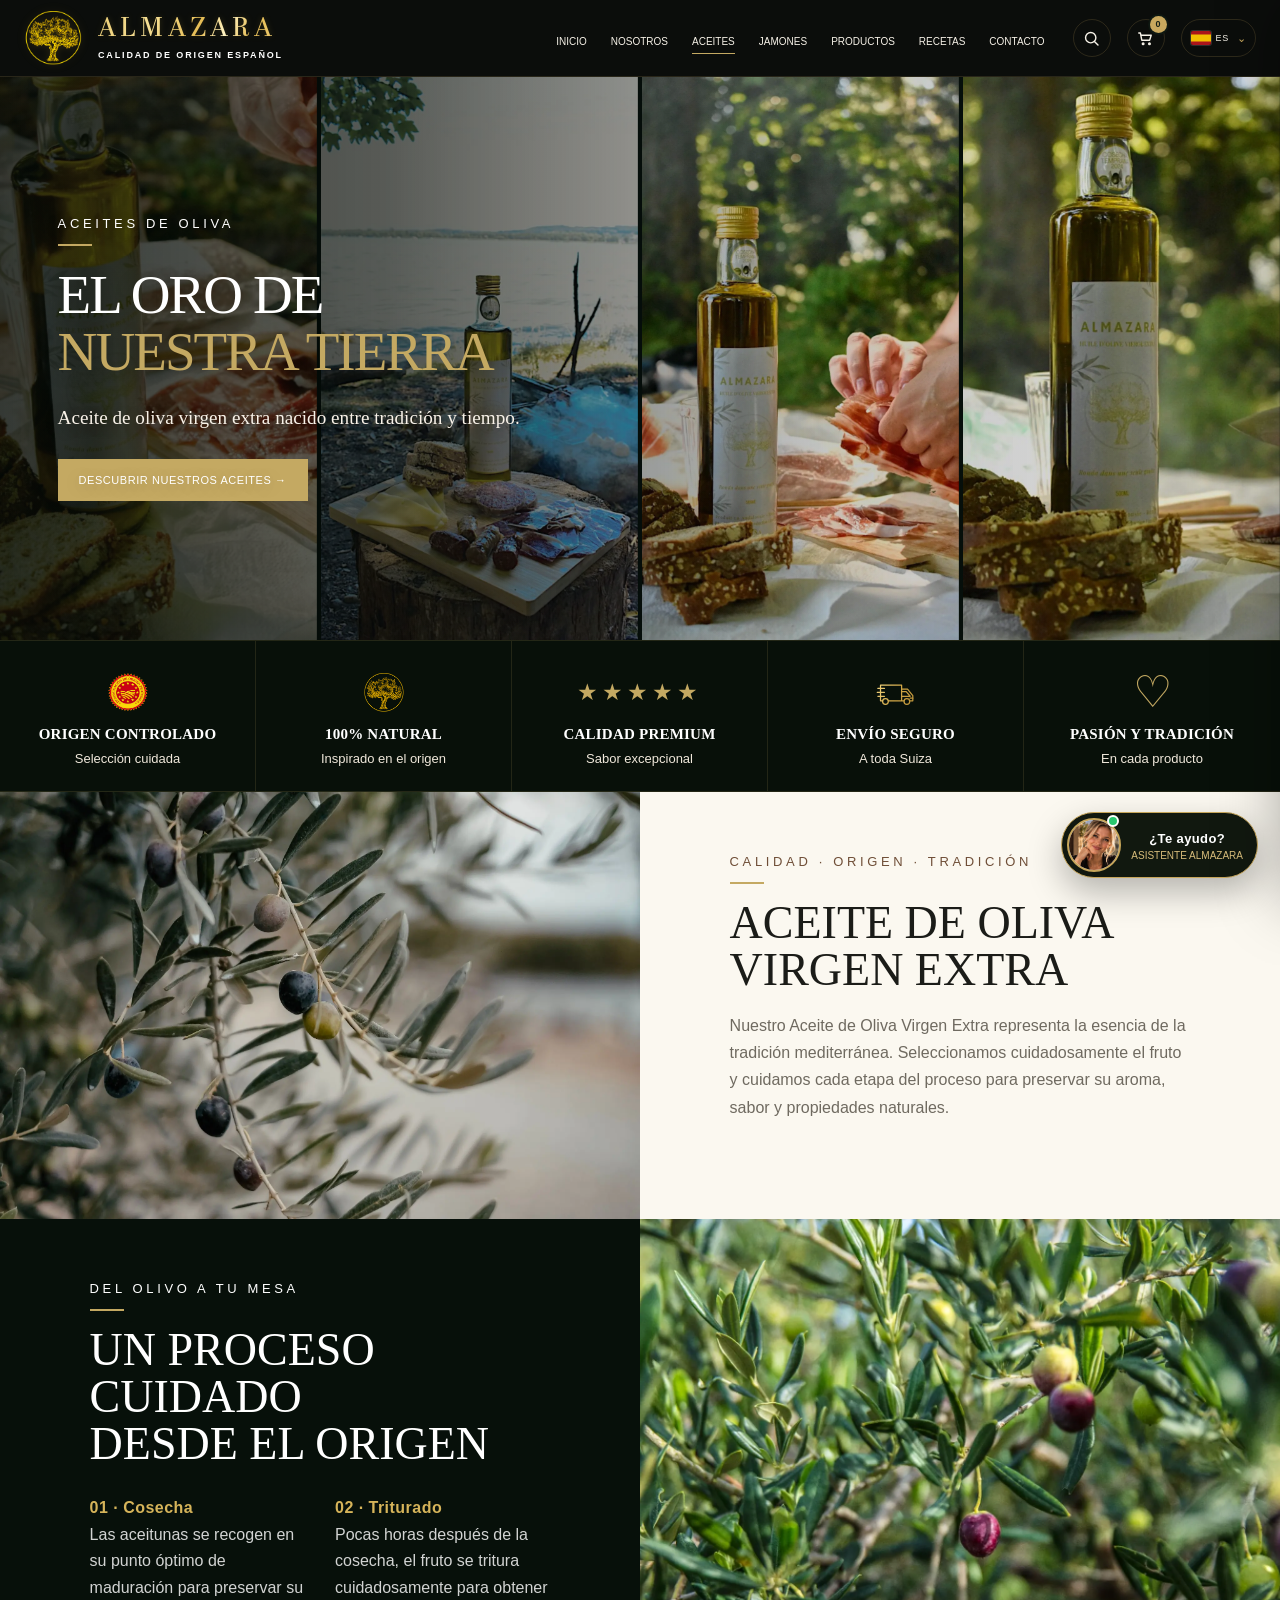
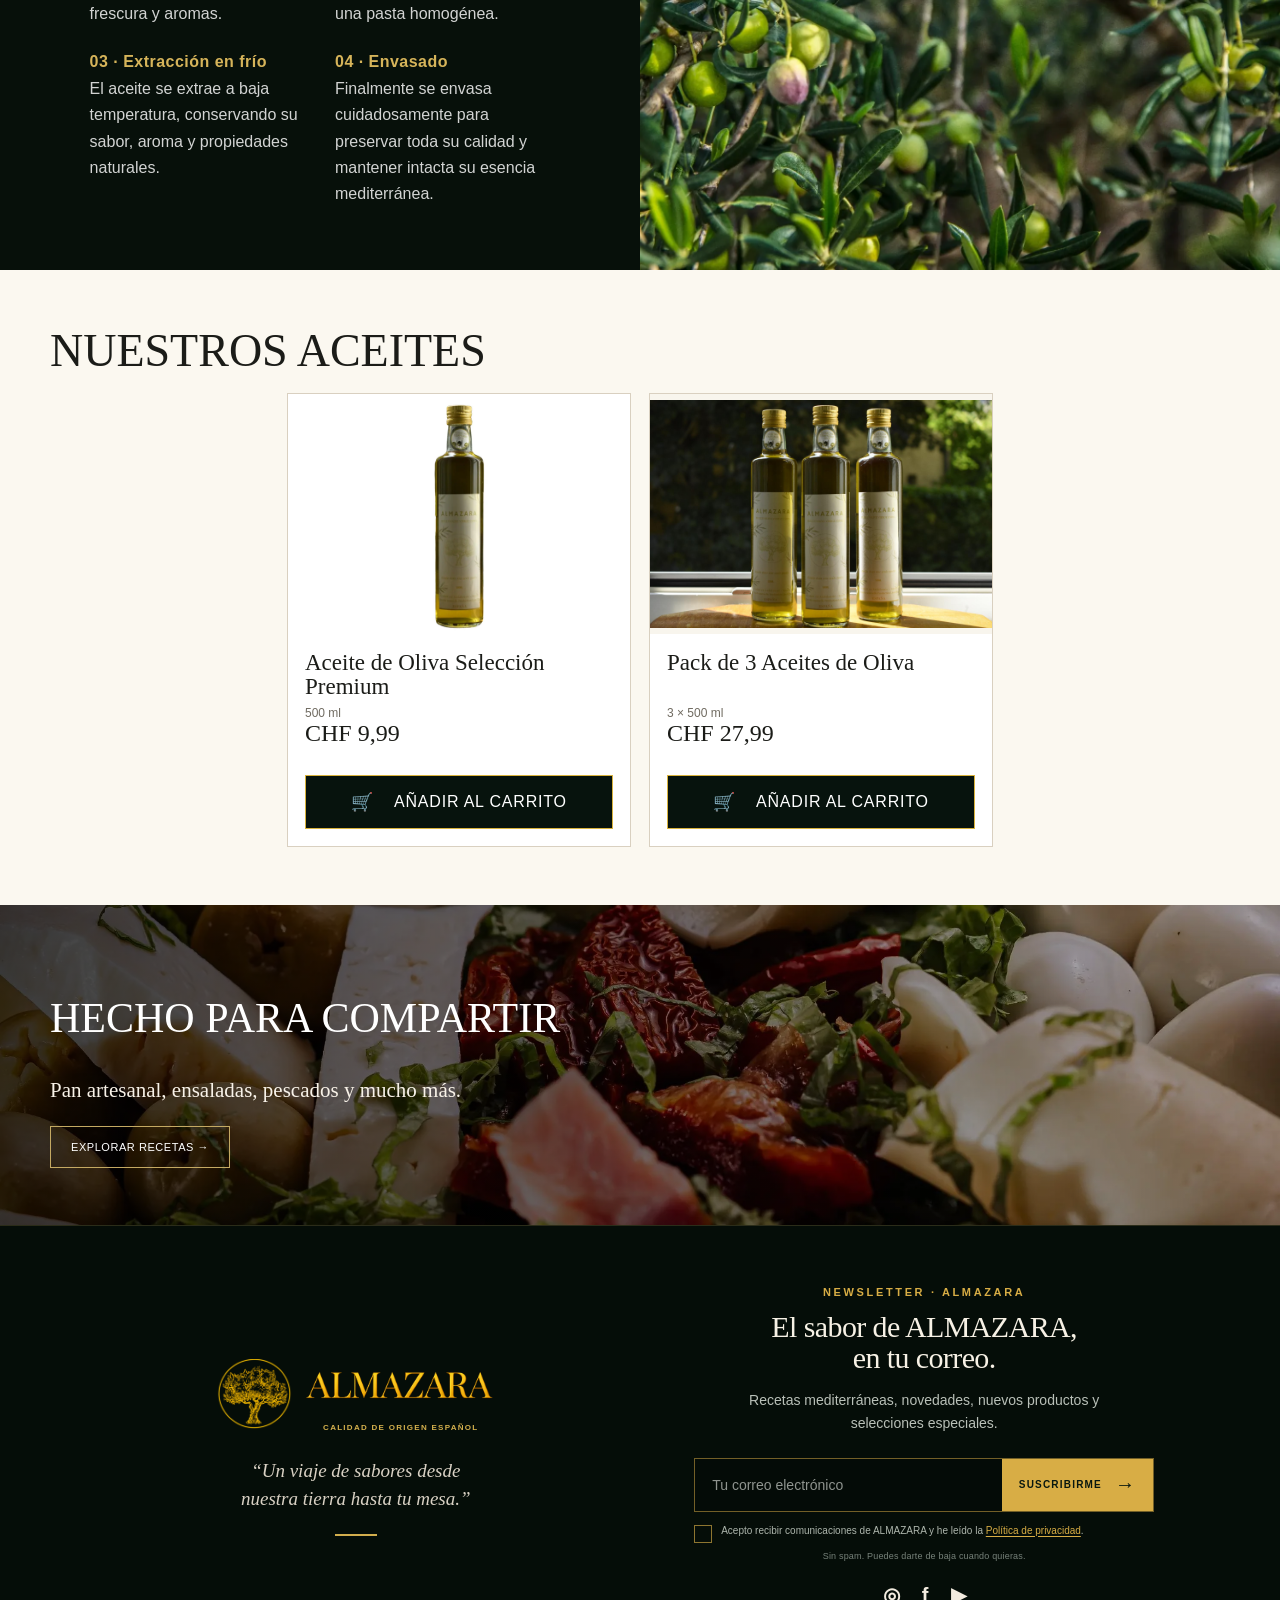
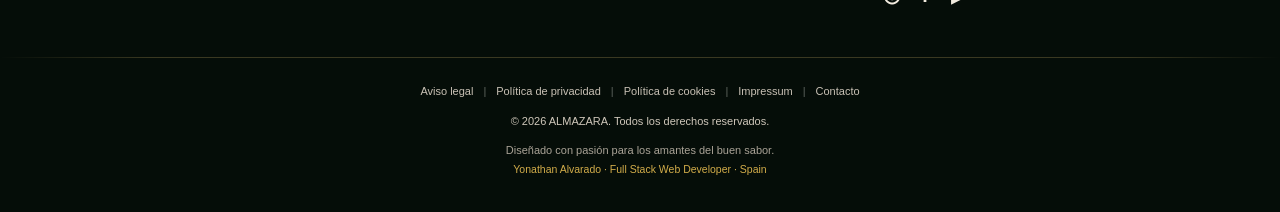
==== commit 1b013fa5: "Actualizar : )" ====
--- a/aceites.html
+++ b/aceites.html
@@ -1,61 +1,87 @@
 <!DOCTYPE html>
 
-<html lang="es"><head><meta charset="utf-8"/><meta content="width=device-width,initial-scale=1" name="viewport"/><title>Aceites · ALMAZARA</title><link href="assets/css/style.css" rel="stylesheet"/><link href="assets/css/responsive-v2.css" rel="stylesheet"/><link href="assets/css/shop.css" rel="stylesheet"/></head><body class="values-home-style aceites-page"><header class="site-header"><div class="container nav">
-<a aria-label="ALMAZARA · Inicio" class="brand brand-logo" href="index.html"><img alt="" class="brand-symbol" src="assets/img/logo-almazara.png"/><span class="brand-word"><span class="brand-wordmark-text">ALMAZARA</span><small>CALIDAD DE ORIGEN ESPAÑOL</small></span></a>
+<html lang="es"><head><meta charset="utf-8"/><meta content="width=device-width,initial-scale=1" name="viewport"/><title>Aceites · ALMAZARA</title><link href="assets/css/style.css?v=20260924-cabecera" rel="stylesheet"/><link href="assets/css/responsive-v2.css" rel="stylesheet"/><link href="assets/css/shop.css" rel="stylesheet"/><link href="assets/css/mobile-global.css" rel="stylesheet"/><link href="assets/css/revision.css?v=20260925-jamon-blanco" rel="stylesheet"/><link href="assets/css/aceites-collage.css?v=20260924-juntas" rel="stylesheet"/><link rel="preload" as="image" href="assets/img/optimized/collage-almazara-1.webp" fetchpriority="high"/><link rel="preload" as="image" href="assets/img/optimized/collage-almazara-2.webp" fetchpriority="high"/><link rel="preload" as="image" href="assets/img/optimized/collage-almazara-3.webp" fetchpriority="high"/><link rel="preload" as="image" href="assets/img/optimized/collage-almazara-4.webp" fetchpriority="high"/><script id="aceites-collage-load">
+(function () {
+  'use strict';
+  function initCollage() {
+    var media = document.querySelector('.aceites-collage-media');
+    if (!media) {
+      document.documentElement.classList.remove('aceites-collage-js');
+      return;
+    }
+    var images = Array.from(media.querySelectorAll('img'));
+    media.setAttribute('aria-busy', 'true');
+    function ready(image) {
+      image.loading = 'eager';
+      return new Promise(function (resolve, reject) {
+        function clean() {
+          image.removeEventListener('load', loaded);
+          image.removeEventListener('error', failed);
+        }
+        function loaded() { clean(); resolve(); }
+        function failed() { clean(); reject(new Error('Image unavailable')); }
+        if (image.complete) {
+          image.naturalWidth > 0 ? resolve() : failed();
+        } else {
+          image.addEventListener('load', loaded, { once: true });
+          image.addEventListener('error', failed, { once: true });
+        }
+      }).then(function () {
+        return typeof image.decode === 'function' ? image.decode() : undefined;
+      }).then(function () { return true; }, function () { return false; });
+    }
+    Promise.all(images.map(ready)).then(function (results) {
+      // One shared reveal after every load and decode has settled.
+      media.dataset.collageState = results.every(Boolean) ? 'ready' : 'partial';
+      media.classList.add('is-ready');
+      media.setAttribute('aria-busy', 'false');
+    });
+  }
+  if (document.readyState === 'loading') {
+    document.addEventListener('DOMContentLoaded', initCollage, { once: true });
+  } else {
+    initCollage();
+  }
+  document.documentElement.classList.add('aceites-collage-js');
+}());
+</script><link rel="stylesheet" href="assets/css/premium-motion.css?v=20260924-gold-values"/><link rel="stylesheet" href="assets/css/footer-centered.css?v=20260925"/><link rel="stylesheet" href="assets/css/mobile-unified.css?v=20260925-responsive"/>
+</head><body class="values-home-style aceites-page"><header class="site-header"><div class="container nav">
+<a aria-label="ALMAZARA · Inicio" class="brand brand-logo" href="index.html"><img alt="" class="brand-symbol" src="assets/img/optimized/logo-almazara.webp"/><span class="brand-word"><span class="brand-wordmark-text">ALMAZARA</span><small>CALIDAD DE ORIGEN ESPAÑOL</small></span></a>
 <nav class="nav-links"><a class="" href="index.html">INICIO</a><a class="" href="nosotros.html">NOSOTROS</a><a class="active" href="aceites.html">ACEITES</a><a class="" href="jamones.html">JAMONES</a><a class="" href="productos.html">PRODUCTOS</a><a class="" href="recetas.html">RECETAS</a><a class="" href="contacto.html">CONTACTO</a></nav><div class="nav-tools premium-tools">
-<button aria-label="Buscar" class="head-tool search-trigger" type="button"><span class="tool-icon">⌕</span></button>
-<button aria-label="Abrir cesta" class="head-tool cart-trigger" type="button"><span class="tool-icon">🛒</span><span class="cart-count">0</span></button>
+<button aria-label="Buscar" class="head-tool search-trigger" type="button"><span class="tool-icon" aria-hidden="true"><svg viewBox="0 0 24 24"><circle cx="11" cy="11" r="6.5"></circle><path d="M16 16l4.2 4.2"></path></svg></span></button>
+<button aria-label="Abrir cesta" class="head-tool cart-trigger" type="button"><span class="tool-icon" aria-hidden="true"><svg viewBox="0 0 24 24"><path d="M3.5 5h2l1.8 9.1h9.9l2-6.2H7"></path><circle cx="9" cy="18.5" r="1"></circle><circle cx="17" cy="18.5" r="1"></circle></svg></span><span class="cart-count">0</span></button>
 <div class="lang-switch"><button aria-expanded="false" aria-haspopup="true" class="head-tool lang-trigger" type="button"><img class="lang-flag" src="assets/flags/es.svg" alt="" aria-hidden="true"/><span class="lang-code">ES</span><span class="chev">⌄</span></button><div class="lang-menu" role="menu"><button class="active" data-lang="ES"><img class="menu-flag" src="assets/flags/es.svg" alt="" aria-hidden="true"/><span class="menu-code">ES</span><small>Español</small><b>✓</b></button><button data-lang="DE"><img class="menu-flag" src="assets/flags/de.svg" alt="" aria-hidden="true"/><span class="menu-code">DE</span><small>Deutsch</small></button><button data-lang="FR"><img class="menu-flag" src="assets/flags/fr.svg" alt="" aria-hidden="true"/><span class="menu-code">FR</span><small>Français</small></button><button data-lang="IT"><img class="menu-flag" src="assets/flags/it.svg" alt="" aria-hidden="true"/><span class="menu-code">IT</span><small>Italiano</small></button><button data-lang="EN"><img class="menu-flag" src="assets/flags/en.svg" alt="" aria-hidden="true"/><span class="menu-code">EN</span><small>English</small></button></div></div>
 </div>
-</div></header><section class="hero hero-anim aceites-hero-premium"><div class="hero-media"><img alt="Aceite de oliva ALMAZARA entre olivos al atardecer" src="assets/img/aceites-hero-olivar-pexels.jpg"/></div><div class="container hero-inner"><div class="hero-copy">
-<div class="kicker">ACEITES DE OLIVA</div><h1>EL ORO DE<br/><span class="gold">NUESTRA TIERRA</span></h1><p class="lead">Aceite de oliva virgen extra nacido entre olivos, tradición y tiempo.</p><div class="cta-row"><a class="btn btn-gold" href="#main">DESCUBRIR NUESTROS ACEITES →</a></div>
+</div></header><section class="hero hero-anim aceites-hero-premium aceites-collage-hero"><div class="aceites-collage-media" role="group" aria-label="Cuatro fotografías de aceite ALMAZARA"><div class="aceites-collage-panel"><img src="assets/img/optimized/collage-almazara-1.webp" alt="Aceite ALMAZARA con pan y jamón" width="1066" height="1600" decoding="async" loading="eager" fetchpriority="high"/></div><div class="aceites-collage-panel"><img src="assets/img/optimized/collage-almazara-2.webp" alt="Aceite ALMAZARA y aperitivo junto al lago" width="1066" height="1600" decoding="async" loading="eager" fetchpriority="high"/></div><div class="aceites-collage-panel"><img src="assets/img/optimized/collage-almazara-3.webp" alt="Aceite ALMAZARA junto a las manos cortando jamón" width="1066" height="1600" decoding="async" loading="eager" fetchpriority="high"/></div><div class="aceites-collage-panel"><img src="assets/img/optimized/collage-almazara-4.webp" alt="Detalle de la botella ALMAZARA" width="1066" height="1600" decoding="async" loading="eager" fetchpriority="high"/></div></div><div class="container hero-inner"><div class="hero-copy">
+<div class="kicker">ACEITES DE OLIVA</div><h1>EL ORO DE<br/><span class="gold">NUESTRA TIERRA</span></h1><p class="lead">Aceite de oliva virgen extra nacido entre tradición y tiempo.</p><div class="cta-row"><a class="btn btn-gold" href="#main">DESCUBRIR NUESTROS ACEITES →</a></div>
 </div></div></section><section class="values">
-<div class="value"><div class="ico"><img alt="Denominación de Origen Protegida" class="value-icon-img origin-icon" src="assets/img/denominacion-origen-protegida.png"/></div><b>ORIGEN CONTROLADO</b><small>Selección cuidada</small></div>
-<div class="value"><div class="ico"><img alt="Almazara" src="assets/img/logo-arbol.png"/></div><b>100% NATURAL</b><small>Inspirado en el origen</small></div>
+<div class="value"><div class="ico"><img alt="Denominación de Origen Protegida" class="value-icon-img origin-icon" src="assets/img/optimized/denominacion-origen-protegida.webp"/></div><b>ORIGEN CONTROLADO</b><small>Selección cuidada</small></div>
+<div class="value"><div class="ico"><img alt="Almazara" src="assets/img/optimized/logo-arbol.webp"/></div><b>100% NATURAL</b><small>Inspirado en el origen</small></div>
 <div class="value"><div class="ico stars">★★★★★</div><b>CALIDAD PREMIUM</b><small>Sabor excepcional</small></div>
-<div class="value"><div class="ico"><img alt="" class="value-icon-img shipping-icon" src="assets/img/icon-envio-seguro.png"/></div><b>ENVÍO SEGURO</b><small>A toda Suiza</small></div>
+<div class="value"><div class="ico"><img alt="" class="value-icon-img shipping-icon" src="assets/img/icon-envio-seguro.svg"/></div><b>ENVÍO SEGURO</b><small>A toda Suiza</small></div>
 <div class="value"><div class="ico">♡</div><b>PASIÓN Y TRADICIÓN</b><small>En cada producto</small></div>
 </section>
 <main id="main">
-<section class="split reveal"><div class="visual"><img src="assets/img/oil-origin-premium.jpg" alt="Olivares y origen del Aceite de Oliva Virgen Extra ALMAZARA"/></div><div class="content"><div class="kicker" style="color:#6F4E37">CALIDAD · ORIGEN · TRADICIÓN</div><h2 class="section-title">ACEITE DE OLIVA<br/>VIRGEN EXTRA</h2><p class="section-sub">Nuestro Aceite de Oliva Virgen Extra representa la esencia de la tradición mediterránea. Seleccionamos cuidadosamente el fruto y cuidamos cada etapa del proceso para preservar su aroma, sabor y propiedades naturales.</p></div></section>
-<section class="split dark reveal"><div class="content"><div class="kicker">DEL OLIVO A TU MESA</div><h2 class="section-title">UN PROCESO CUIDADO<br/>DESDE EL ORIGEN</h2><div class="oil-process-steps"><p><strong>01 · Cosecha</strong><br/>Las aceitunas se recogen en su punto óptimo de maduración para preservar su frescura y aromas.</p><p><strong>02 · Triturado</strong><br/>Pocas horas después de la cosecha, el fruto se tritura cuidadosamente para obtener una pasta homogénea.</p><p><strong>03 · Extracción en frío</strong><br/>El aceite se extrae a baja temperatura, conservando su sabor, aroma y propiedades naturales.</p><p><strong>04 · Envasado</strong><br/>Finalmente se envasa cuidadosamente para preservar toda su calidad y mantener intacta su esencia mediterránea.</p></div></div><div class="visual"><img alt="Aceite de Oliva Virgen Extra ALMAZARA entre olivos al atardecer" src="assets/img/oil-feature-olives-pexels.jpg"/></div></section>
+<section class="split reveal"><div class="visual"><img src="assets/img/optimized/oil-origin-premium.webp" alt="Olivares y origen del Aceite de Oliva Virgen Extra ALMAZARA"/></div><div class="content"><div class="kicker" style="color:#6F4E37">CALIDAD · ORIGEN · TRADICIÓN</div><h2 class="section-title">ACEITE DE OLIVA<br/>VIRGEN EXTRA</h2><p class="section-sub">Nuestro Aceite de Oliva Virgen Extra representa la esencia de la tradición mediterránea. Seleccionamos cuidadosamente el fruto y cuidamos cada etapa del proceso para preservar su aroma, sabor y propiedades naturales.</p></div></section>
+<section class="split dark reveal"><div class="content"><div class="kicker">DEL OLIVO A TU MESA</div><h2 class="section-title">UN PROCESO CUIDADO<br/>DESDE EL ORIGEN</h2><div class="oil-process-steps"><p><strong>01 · Cosecha</strong><br/>Las aceitunas se recogen en su punto óptimo de maduración para preservar su frescura y aromas.</p><p><strong>02 · Triturado</strong><br/>Pocas horas después de la cosecha, el fruto se tritura cuidadosamente para obtener una pasta homogénea.</p><p><strong>03 · Extracción en frío</strong><br/>El aceite se extrae a baja temperatura, conservando su sabor, aroma y propiedades naturales.</p><p><strong>04 · Envasado</strong><br/>Finalmente se envasa cuidadosamente para preservar toda su calidad y mantener intacta su esencia mediterránea.</p></div></div><div class="visual"><img alt="Aceite de Oliva Virgen Extra ALMAZARA entre olivos al atardecer" src="assets/img/optimized/oil-feature-olives-pexels.webp"/></div></section>
 <section class="product-strip"><div class="container"><h2 class="section-title">NUESTROS ACEITES</h2><div class="cards reveal">
-<div class="card"><div class="card-media"><img src="assets/img/aceite-seleccion-premium-real.jpeg"/></div><div class="card-body"><h3>Aceite de Oliva Selección Premium</h3><div class="meta">500 ml</div><div class="price">CHF 9,99</div><button class="btn btn-dark add-to-cart" type="button" data-product="aceite-premium-500">AÑADIR AL CARRITO</button></div></div>
+<div class="card producto-aceite-blanco"><div class="card-media"><img alt="Aceite de Oliva Selección Premium" src="assets/img/optimized/producto-aceite-almazara-blanco.webp" width="600" height="1120"/></div><div class="card-body"><h3>Aceite de Oliva Selección Premium</h3><div class="meta">500 ml</div><div class="price">CHF 9,99</div><button class="btn btn-dark add-to-cart" type="button" data-product="aceite-premium-500">AÑADIR AL CARRITO</button></div></div>
 <div class="card"><div class="card-media"><img src="assets/img/aceite-pack-3-real.jpeg"/></div><div class="card-body"><h3>Pack de 3 Aceites de Oliva</h3><div class="meta">3 × 500 ml</div><div class="price">CHF 27,99</div><button class="btn btn-dark add-to-cart" type="button" data-product="pack-3-aceites">AÑADIR AL CARRITO</button></div></div>
 </div></div></section>
-<section class="banner" style="background:url('assets/img/oil-food-premium-new.jpg') center/cover"><div class="container"><h2>HECHO PARA COMPARTIR</h2><p class="lead">Pan artesanal, ensaladas, pescados y mucho más.</p><a class="btn" href="recetas.html">EXPLORAR RECETAS →</a></div></section>
+<section class="banner" style="background:url('assets/img/optimized/oil-food-premium-new.webp') center/cover"><div class="container"><h2>HECHO PARA COMPARTIR</h2><p class="lead">Pan artesanal, ensaladas, pescados y mucho más.</p><a class="btn" href="recetas.html">EXPLORAR RECETAS →</a></div></section>
 </main>
-<footer class="site-footer site-footer-premium footer-enterprise">
+<footer class="site-footer site-footer-premium footer-enterprise footer-centered">
 <div class="container footer-enterprise-main">
 <div class="footer-enterprise-brand">
 <a aria-label="ALMAZARA · Inicio" class="footer-brand" href="index.html">
-<img alt="" class="footer-symbol" src="assets/img/logo-almazara.png"/>
+<img alt="" class="footer-symbol" src="assets/img/optimized/logo-almazara.webp"/>
 <span>
-<img alt="ALMAZARA" class="footer-wordmark" src="assets/img/almazara-wordmark.png"/>
+<img alt="ALMAZARA" class="footer-wordmark" src="assets/img/optimized/almazara-wordmark.webp"/>
 <small>CALIDAD DE ORIGEN ESPAÑOL</small>
 </span>
 </a>
 <p class="footer-brand-claim">“Un viaje de sabores desde nuestra tierra hasta tu mesa.”</p>
 <span aria-hidden="true" class="footer-brand-line"></span>
-</div>
-<div class="footer-enterprise-column">
-<h3>TIENDA</h3>
-<a href="aceites.html">Aceites</a>
-<a href="jamones.html">Jamones</a>
-<a href="productos.html">Productos</a>
-<a href="productos.html">Packs gourmet</a>
-</div>
-<div class="footer-enterprise-column">
-<h3>ALMAZARA</h3>
-<a href="nosotros.html">Nosotros</a>
-<a href="recetas.html">Recetas</a>
-<a href="contacto.html">Contacto</a>
-</div>
-<div class="footer-enterprise-column">
-<h3>ATENCIÓN</h3>
-<a href="contacto.html">Envíos</a>
-<a href="contacto.html">Preguntas frecuentes</a>
-<a href="https://wa.me/41767850506" rel="noopener" target="_blank">WhatsApp</a>
 </div>
 <div class="footer-enterprise-newsletter footer-newsletter-premium">
 <span class="newsletter-kicker">NEWSLETTER · ALMAZARA</span>
@@ -64,12 +90,12 @@
 <form action="#" class="footer-newsletter-form newsletter-demo-form" novalidate="">
 <label class="sr-only" for="footer-email-enterprise">Tu correo electrónico</label>
 <div class="newsletter-input-row">
-<input id="footer-email-enterprise" name="email" placeholder="Tu correo electrónico" required="" type="email"/>
+<input id="footer-email-enterprise" placeholder="Tu correo electrónico" required="" type="email"/>
 <button aria-label="Suscribirme" type="submit"><span>SUSCRIBIRME</span><b>→</b></button>
 </div>
-<label class="newsletter-consent"><input required="" type="checkbox"/><span>Acepto recibir comunicaciones de ALMAZARA y he leído la <a href="#">Política de privacidad</a>.</span></label>
+<label class="newsletter-consent"><input required="" type="checkbox"/><span>Acepto recibir comunicaciones de ALMAZARA y he leído la <a href="privacidad.html">Política de privacidad</a>.</span></label>
 <p class="newsletter-note">Sin spam. Puedes darte de baja cuando quieras.</p>
-<div aria-live="polite" class="newsletter-success" role="status">✓ Gracias. Tu suscripción ha sido registrada para esta demostración.</div>
+<div aria-live="polite" class="newsletter-success" role="status">Demostración: no se ha enviado ni registrado ninguna suscripción.</div>
 </form>
 <div aria-label="Redes sociales" class="footer-enterprise-socials">
 <a aria-label="Instagram" href="https://www.instagram.com/techantoni/" rel="noopener" target="_blank">◎</a>
@@ -82,9 +108,10 @@
 <div class="container footer-enterprise-bottom">
 <p class="footer-enterprise-copy">© 2026 ALMAZARA. Todos los derechos reservados.</p>
 <nav aria-label="Información legal" class="footer-enterprise-legal">
-<a href="#">Aviso legal</a><span>|</span>
-<a href="#">Política de privacidad</a><span>|</span>
-<a href="#">Política de cookies</a><span>|</span>
+<a href="aviso-legal.html">Aviso legal</a><span aria-hidden="true">|</span>
+<a href="privacidad.html">Política de privacidad</a><span aria-hidden="true">|</span>
+<a href="cookies.html">Política de cookies</a><span aria-hidden="true">|</span>
+<a href="impressum.html">Impressum</a><span aria-hidden="true">|</span>
 <a href="contacto.html">Contacto</a>
 </nav>
 <div class="footer-enterprise-credit">
@@ -92,5 +119,6 @@
 <a href="https://www.instagram.com/techantoni/" rel="noopener" target="_blank">Yonathan Alvarado · Full Stack Web Developer · Spain</a>
 </div>
 </div>
-</footer><script src="assets/js/app.js"></script><script src="assets/js/catalog.js"></script><script src="assets/js/shop.js"></script><script src="assets/js/i18n.js"></script>
+</footer><script src="assets/js/app.js?v=20260924-premium"></script><script src="assets/js/catalog.js?v=20260925-jamon-blanco"></script><script src="assets/js/shop.js?v=20260923"></script><script src="assets/js/i18n.js?v=20260925-legal"></script>
+<script src="assets/js/premium-motion.js?v=20260924-gold-values"></script>
 </body></html>
--- a/assets/css/style.css
+++ b/assets/css/style.css
@@ -500,15 +500,10 @@
   .site-header .brand-wordmark-text{font-size:22px}
 }
 
-/* Ajuste final solicitado: el subtítulo de la cabecera de Inicio
-   respira más y acompaña visualmente todo el ancho de ALMAZARA. */
-.home-page .site-header .brand-wordmark-text + small{
-  letter-spacing:.205em;
-}
-@media(max-width:1180px){
-  .home-page .site-header .brand-wordmark-text + small{letter-spacing:.17em}
-}
-\n\n
+
+
+
+
 
 /* === HERO DEFINITIVO: imagen aprobada + botones invisibles funcionales === */
 .home-page .hero-artwork-only .hero-ui-layer,
@@ -779,7 +774,9 @@
 .home-page .feature-grid-home-final .feature-card .copy{
   text-shadow:0 2px 10px rgba(0,0,0,.38);
 }
-\n\n/* HOME · PRODUCTOS DESTACADOS — composición premium de 5 tarjetas */
+
+
+/* HOME · PRODUCTOS DESTACADOS — composición premium de 5 tarjetas */
 .home-page .home-products-premium{padding:48px 0 58px;background:#f8f4ea}
 .home-page .home-products-premium .container{width:min(1480px,calc(100% - 72px))}
 .home-page .home-products-head{position:relative;display:flex;align-items:flex-end;justify-content:center;margin-bottom:12px}
@@ -1945,45 +1942,34 @@
 .home-page .home-hero-sequence img:nth-of-type(3){object-position:center center}
 .home-page .home-hero-sequence:after{z-index:3;pointer-events:none}
 @media (prefers-reduced-motion:reduce){.home-page .home-hero-sequence .hero-sequence-item{transition:none}}
-\n\n/* ALMAZARA 2026 · Hero minimalista: vídeo limpio + mensaje solo en fotografías */\n.home-page .home-hero .hero-photo-message{\n  opacity:0;visibility:hidden;transform:translateY(12px);pointer-events:none;\n  transition:opacity .85s ease,transform .85s ease,visibility 0s linear .85s;\n}\n.home-page .home-hero:has(.home-hero-sequence.is-photo-phase) .hero-photo-message{\n  opacity:1;visibility:visible;transform:translateY(0);pointer-events:auto;\n  transition:opacity .85s ease .25s,transform .85s ease .25s;\n}\n.home-page .home-hero .hero-photo-message h1{margin-bottom:14px}\n.home-page .home-hero .hero-photo-message .hero-lead-live{margin-bottom:24px;text-transform:uppercase;letter-spacing:.16em;font-family:Arial,sans-serif;font-size:13px;font-weight:700}\n.home-page .home-hero .hero-photo-message .hero-lead-live span{color:var(--gold,#d8b447);padding:0 7px}\n.home-page .home-hero .hero-photo-message .hero-actions-live2{margin-top:0}\n@media (max-width:640px){\n  .home-page .home-hero .hero-photo-message{text-align:center!important;width:min(92%,430px)!important;margin-inline:auto!important}\n  .home-page .home-hero .hero-photo-message h1{font-size:clamp(38px,11vw,54px)!important;line-height:.94!important}\n  .home-page .home-hero .hero-photo-message .hero-lead-live{font-size:10px!important;letter-spacing:.11em!important;margin-bottom:17px!important}\n  .home-page .home-hero .hero-photo-message .hero-actions-live2{justify-content:center!important}\n}\n@media (prefers-reduced-motion:reduce){.home-page .home-hero .hero-photo-message{transition:none!important}}\n
+
+
+/* ALMAZARA 2026 · Hero minimalista: vídeo limpio + mensaje solo en fotografías */
+.home-page .home-hero .hero-photo-message{
+  opacity:0;visibility:hidden;transform:translateY(12px);pointer-events:none;
+  transition:opacity .85s ease,transform .85s ease,visibility 0s linear .85s;
+}
+.home-page .home-hero:has(.home-hero-sequence.is-photo-phase) .hero-photo-message{
+  opacity:1;visibility:visible;transform:translateY(0);pointer-events:auto;
+  transition:opacity .85s ease .25s,transform .85s ease .25s;
+}
+.home-page .home-hero .hero-photo-message h1{margin-bottom:14px}
+.home-page .home-hero .hero-photo-message .hero-lead-live{margin-bottom:24px;text-transform:uppercase;letter-spacing:.16em;font-family:Arial,sans-serif;font-size:13px;font-weight:700}
+.home-page .home-hero .hero-photo-message .hero-lead-live span{color:var(--gold,#d8b447);padding:0 7px}
+.home-page .home-hero .hero-photo-message .hero-actions-live2{margin-top:0}
+@media (max-width:640px){
+  .home-page .home-hero .hero-photo-message{text-align:center!important;width:min(92%,430px)!important;margin-inline:auto!important}
+  .home-page .home-hero .hero-photo-message h1{font-size:clamp(38px,11vw,54px)!important;line-height:.94!important}
+  .home-page .home-hero .hero-photo-message .hero-lead-live{font-size:10px!important;letter-spacing:.11em!important;margin-bottom:17px!important}
+  .home-page .home-hero .hero-photo-message .hero-actions-live2{justify-content:center!important}
+}
+@media (prefers-reduced-motion:reduce){.home-page .home-hero .hero-photo-message{transition:none!important}}
+
 /* =========================================================
    INICIO · HEADER + HERO PREMIUM APROBADOS · 2026-09-19
    Solo afecta a la página de Inicio.
    ========================================================= */
-@media (min-width:1101px){
-  .home-page .site-header{
-    position:sticky;top:0;
-    background:rgba(10,13,10,.76);
-    -webkit-backdrop-filter:blur(9px) saturate(115%);
-    backdrop-filter:blur(9px) saturate(115%);
-    border-bottom:1px solid rgba(216,180,71,.18);
-  }
-  .home-page .site-header .container.nav{width:min(1440px,calc(100% - 72px));height:84px;gap:22px}
-  .home-page .site-header .brand-logo{gap:13px}
-  .home-page .site-header .brand-symbol{width:56px;height:56px;flex-basis:56px}
-  .home-page .site-header .brand-word{width:242px;min-width:242px}
-  .home-page .site-header .brand-wordmark-text{
-    font-family:"Abril Display","Abril Fatface",Georgia,"Times New Roman",serif;
-    font-size:29px;font-weight:400;line-height:.92;letter-spacing:.105em;color:#d9b33d;
-  }
-  .home-page .site-header .brand-wordmark-text + small{
-    margin-top:7px;color:#d9b33d;font-family:"Abril Display",Georgia,"Times New Roman",serif;
-    font-size:9px;font-weight:400;letter-spacing:.12em;text-transform:none;
-  }
-  .home-page .site-header .nav-links{gap:27px}
-  .home-page .site-header .nav-links a{font-family:Georgia,"Times New Roman",serif;font-size:10px;letter-spacing:.07em;padding:33px 0 28px;color:#f6f0e5}
-  .home-page .site-header .nav-links a:hover:after,.home-page .site-header .nav-links a.active:after{bottom:21px;background:#d9b33d}
-  .home-page .site-header .premium-tools{gap:4px!important}
-  .home-page .site-header .head-tool{border:0;width:39px;height:39px;color:#fff;border-radius:0}
-  .home-page .site-header .head-tool:hover,.home-page .site-header .head-tool:focus-visible{background:transparent;color:#d9b33d;transform:none}
-  .home-page .site-header .tool-icon{width:19px;height:19px;display:block}
-  .home-page .site-header .tool-icon svg{display:block;width:100%;height:100%;fill:none;stroke:currentColor;stroke-width:1.7;stroke-linecap:round;stroke-linejoin:round}
-  .home-page .site-header .cart-count{display:none}
-  .home-page .site-header .lang-trigger{display:flex;align-items:center;gap:5px;width:auto;min-width:65px;padding:0 4px;color:#fff}
-  .home-page .site-header .lang-trigger .lang-flag{font-size:17px!important;line-height:1}
-  .home-page .site-header .lang-trigger .lang-code{font-size:9px!important;letter-spacing:.08em}
-  .home-page .site-header .lang-trigger .chev{font-size:10px!important;margin-left:0}
-}
+/* La cabecera de Inicio utiliza las mismas reglas compartidas que las demás páginas. */
 
 .home-page .home-hero .hero-photo-message{max-width:560px}
 .home-page .home-hero .hero-photo-message h1{
@@ -2028,7 +2014,9 @@
 
 /* Imagen 1: mostrar el mensaje HTML premium superpuesto, igual que en las demás fotografías. */
 .home-page .home-hero.is-product-photo .hero-photo-message{opacity:1!important;visibility:visible!important;transform:translateY(0)!important;pointer-events:auto!important;display:block!important;}
-\n\n/* ALMAZARA 2026 · CTA exclusivo del vídeo de Inicio */
+
+
+/* ALMAZARA 2026 · CTA exclusivo del vídeo de Inicio */
 .home-page .home-hero .hero-video-buy{
   position:absolute;left:max(22px,calc((100vw - 1500px)/2));bottom:22px;z-index:8;
   display:flex;align-items:center;justify-content:space-between;gap:26px;
--- a/assets/css/responsive-v2.css
+++ b/assets/css/responsive-v2.css
@@ -826,3 +826,10 @@
   body.home-page .home-hero-live .hero-photo-message .hero-actions-live2{top:646px!important;width:220px!important}
   body.home-page .home-hero-live .hero-photo-message .hero-btn-primary{min-height:46px!important;border-radius:999px!important}
 }
+
+/* INICIO MOVIL · posicion final del bloque hero marcada por cliente · 2026-09-21 */
+@media (max-width:640px){
+  body.home-page .home-hero-live .hero-photo-message h1{top:475px!important;}
+  body.home-page .home-hero-live .hero-photo-message .hero-lead-live{top:568px!important;}
+  body.home-page .home-hero-live .hero-photo-message .hero-actions-live2{top:605px!important;}
+}
--- a/assets/css/mobile-global.css
+++ b/assets/css/mobile-global.css
@@ -0,0 +1,805 @@
+/* ALMAZARA · MOBILE GLOBAL FINAL — 2026-09-21
+   Capa final responsive. No modifica escritorio (> 640px). */
+@media (max-width:640px){
+  html,body{max-width:100%;overflow-x:hidden}
+  *,*::before,*::after{box-sizing:border-box}
+  img,video,svg{max-width:100%}
+  img,video{height:auto}
+  main,section,article,aside,footer{min-width:0}
+  .container{width:calc(100% - 32px)!important;max-width:none!important;margin-left:auto!important;margin-right:auto!important}
+
+  /* Cabecera + navegación: marca, cesta y menú siempre accesibles */
+  .site-header{position:relative;z-index:10000;width:100%!important}
+  .site-header .container.nav{display:flex!important;align-items:center!important;flex-wrap:nowrap!important;overflow:visible!important}
+  .site-header .brand{min-width:0!important;max-width:calc(100% - 92px)!important;overflow:hidden!important}
+  .site-header .brand-wordmark-text{white-space:nowrap!important}
+  .site-header .nav-tools{display:flex!important;flex:0 0 auto!important}
+  .mobile-menu-trigger{display:grid!important;flex:0 0 38px!important;z-index:10002!important}
+  .mobile-nav-panel{position:fixed!important;left:0!important;right:0!important;top:68px!important;bottom:0!important;width:100%!important;max-width:100%!important;overflow-y:auto!important;overscroll-behavior:contain;z-index:9999!important}
+  .mobile-nav-panel nav a{white-space:normal!important;overflow-wrap:anywhere}
+  .mobile-language-options{display:flex!important;flex-wrap:wrap!important;gap:8px!important}
+
+  /* Vídeos e imágenes: nunca desbordan el teléfono */
+  .hero-media,.hero-media img,.hero-media video,.feature-bg-video,.home-story-video-wrap,.home-story-video{max-width:100%!important}
+  .feature-bg-video{width:100%!important;height:100%!important;object-fit:cover!important}
+  .home-story-premium{display:grid!important;grid-template-columns:1fr!important;width:100%!important;min-height:0!important}
+  .home-story-visual{position:relative!important;width:100%!important;min-height:0!important;height:min(145vw,680px)!important;overflow:hidden!important;background:#07100a!important}
+  .home-story-video-main{position:absolute!important;inset:0!important;width:100%!important;height:100%!important;object-fit:contain!important;object-position:center!important}
+  .home-story-content{display:grid!important;grid-template-columns:1fr!important;width:100%!important;padding:36px 22px 40px!important;gap:24px!important}
+  .home-story-copy,.home-story-values{min-width:0!important;max-width:100%!important}
+  .home-story-copy h2{font-size:clamp(34px,11vw,48px)!important;line-height:.95!important;overflow-wrap:anywhere}
+  .home-story-copy p{font-size:15px!important;line-height:1.65!important}
+  .home-story-btn{display:inline-flex!important;max-width:100%!important;white-space:normal!important;text-align:center!important;justify-content:center!important}
+  .home-story-values{display:flex!important;flex-wrap:wrap!important;gap:10px 16px!important}
+
+  /* Rejillas, tarjetas, imágenes y bloques informativos */
+  .feature-grid,.feature-grid-home-final,.cards,.product-grid,.recipe-grid,.category-grid,.stats{display:grid!important;grid-template-columns:1fr!important;width:100%!important;max-width:100%!important}
+  .feature-card{width:100%!important;min-width:0!important;overflow:hidden!important}
+  .card,.product-card,.recipe-card{width:100%!important;min-width:0!important;max-width:100%!important}
+  .card-media,.product-card-media,.recipe-card-media{overflow:hidden!important}
+  .card-media img,.product-card img,.recipe-card img{max-width:100%!important;object-fit:contain}
+  h1,h2,h3,h4,p,a,button,label,span{overflow-wrap:break-word}
+  .btn,.add-to-cart{max-width:100%!important;white-space:normal!important;text-align:center!important;line-height:1.25!important}
+
+  /* Tablas/listados largos, formularios y modales */
+  table{display:block!important;width:100%!important;max-width:100%!important;overflow-x:auto!important;-webkit-overflow-scrolling:touch}
+  input,select,textarea,button{max-width:100%;font-size:16px}
+  .premium-modal,.recipe-modal,.modal-content{max-width:calc(100vw - 28px)!important;max-height:calc(100vh - 32px)!important;overflow:auto!important}
+
+  /* Cesta lateral */
+  .premium-drawer,.shop-cart-drawer,.cart-drawer{width:min(92vw,420px)!important;max-width:92vw!important}
+  .shop-cart-items{max-height:48vh!important;overflow-y:auto!important}
+  .shop-cart-item{grid-template-columns:58px minmax(0,1fr)!important;gap:12px!important}
+  .shop-cart-item img{width:58px!important;height:58px!important}
+  .shop-line{grid-column:2!important;text-align:left!important}
+  .shop-remove{margin-left:0!important}
+
+  /* Checkout completo en una columna */
+  .checkout-page .site-header .container.nav{width:calc(100% - 24px)!important}
+  .checkout-page .site-header .nav>div:last-child{min-width:0!important;gap:6px!important}
+  .checkout-page #checkoutLang{padding:8px!important;min-width:58px!important}
+  .checkout-page .site-header .btn{padding:0 9px!important;min-height:38px!important;font-size:9px!important}
+  .checkout-wrap{width:100%!important;max-width:100%!important;padding:92px 16px 48px!important}
+  .checkout-head{margin-bottom:26px!important}
+  .checkout-head h1{font-size:clamp(34px,11vw,48px)!important;line-height:1!important}
+  .checkout-grid{display:grid!important;grid-template-columns:1fr!important;gap:18px!important}
+  .checkout-panel{width:100%!important;min-width:0!important;padding:20px 16px!important}
+  .checkout-fields{display:grid!important;grid-template-columns:1fr!important;gap:14px!important}
+  .checkout-full{grid-column:auto!important}
+  .checkout-order-item{grid-template-columns:50px minmax(0,1fr) auto!important;gap:9px!important}
+  .checkout-order-item img{width:50px!important;height:50px!important}
+  .checkout-summary-row{gap:12px!important}
+
+  /* Footer: absolutamente todo visible y apilado */
+  .footer-enterprise-main{grid-template-columns:1fr!important}
+  .footer-enterprise-column,.footer-enterprise-brand,.footer-enterprise-newsletter{min-width:0!important;width:100%!important}
+  .footer-enterprise-column a,.footer-enterprise-legal a{white-space:normal!important}
+  .newsletter-input-row{grid-template-columns:1fr!important}
+}
+
+@media (max-width:390px){
+  .home-story-visual{height:145vw!important;max-height:600px!important}
+  .checkout-wrap{padding-left:12px!important;padding-right:12px!important}
+  .checkout-panel{padding:18px 13px!important}
+}
+
+/* FIX 2026-09-21 · Hero Inicio: el vídeo también debe mostrarse en móvil.
+   La hoja histórica lo ocultaba por defecto y solo lo activaba desde 1101px. */
+@media (max-width:1100px){
+  body.home-page .home-hero-live .home-hero-video{
+    display:block!important;
+    position:absolute!important;
+    inset:0!important;
+    width:100%!important;
+    height:100%!important;
+    max-width:none!important;
+    object-fit:cover!important;
+    object-position:center center!important;
+    z-index:1!important;
+  }
+  body.home-page .home-hero-sequence .hero-sequence-item.is-active{
+    opacity:1!important;
+    visibility:visible!important;
+  }
+}
+
+/* FIX 2026-09-21 · Inicio móvil: misma narrativa que escritorio.
+   VÍDEO = solo descriptor + CTA. FOTOS = título + descriptor + CTA. */
+@media (max-width:640px){
+  body.home-page .home-hero-live:not(.is-photo-phase) .hero-photo-message{
+    display:block!important;
+    opacity:0!important;
+    visibility:hidden!important;
+    pointer-events:none!important;
+  }
+  body.home-page .home-hero-live.is-photo-phase .hero-photo-message{
+    display:block!important;
+    opacity:1!important;
+    visibility:visible!important;
+    transform:none!important;
+    pointer-events:auto!important;
+  }
+  body.home-page .home-hero-live:not(.is-photo-phase) #heroVideoProductLabel,
+  body.home-page .home-hero-live:not(.is-photo-phase) #heroVideoBuy{
+    opacity:1!important;
+    visibility:visible!important;
+    pointer-events:auto!important;
+  }
+  body.home-page .home-hero-live.is-photo-phase #heroVideoProductLabel,
+  body.home-page .home-hero-live.is-photo-phase #heroVideoBuy{
+    display:none!important;
+    opacity:0!important;
+    visibility:hidden!important;
+    pointer-events:none!important;
+  }
+  body.home-page .home-hero-live #heroVideoProductLabel{
+    left:16px!important;
+    bottom:82px!important;
+    font-size:13px!important;
+    letter-spacing:.08em!important;
+    white-space:nowrap!important;
+  }
+  body.home-page .home-hero-live #heroVideoBuy{
+    left:16px!important;
+    bottom:20px!important;
+    min-width:205px!important;
+    min-height:52px!important;
+    padding:0 24px!important;
+    font-size:12px!important;
+  }
+}
+
+/* ALMAZARA · Inicio móvil — encuadre completo del vídeo y fotografías.
+   Solo móvil: no altera el hero de escritorio. */
+@media (max-width:640px){
+  body.home-page .home-hero-live .home-hero-sequence{
+    background:#020704!important;
+    overflow:hidden!important;
+  }
+  /* El vídeo se ve entero, sin zoom ni recorte. */
+  body.home-page .home-hero-live .home-hero-sequence .home-hero-video,
+  body.home-page .home-hero-live .home-hero-video{
+    width:100%!important;
+    height:100%!important;
+    max-width:none!important;
+    object-fit:contain!important;
+    object-position:center center!important;
+    transform:none!important;
+  }
+  /* Las tres fotografías se muestran completas y centradas. */
+  body.home-page .home-hero-live .home-hero-sequence img.hero-sequence-item{
+    width:100%!important;
+    height:100%!important;
+    max-width:none!important;
+    object-fit:contain!important;
+    object-position:center center!important;
+    transform:none!important;
+  }
+}
+
+/* FIX 2026-09-21 · Hero Inicio móvil: una única composición centrada.
+   Vídeo y fotografías comparten EL SABOR DEL ORIGEN + descriptor + CTA.
+   Se eliminan visualmente los antiguos label/CTA inferiores exclusivos del vídeo. */
+@media (max-width:640px){
+  body.home-page .home-hero-live #heroVideoProductLabel,
+  body.home-page .home-hero-live #heroVideoBuy{
+    display:none!important;
+    opacity:0!important;
+    visibility:hidden!important;
+    pointer-events:none!important;
+  }
+
+  body.home-page .home-hero-live .hero-photo-message,
+  body.home-page .home-hero-live:not(.is-photo-phase) .hero-photo-message,
+  body.home-page .home-hero-live.is-photo-phase .hero-photo-message{
+    display:flex!important;
+    position:absolute!important;
+    left:50%!important;
+    right:auto!important;
+    top:auto!important;
+    bottom:96px!important;
+    width:calc(100% - 44px)!important;
+    max-width:360px!important;
+    height:auto!important;
+    min-height:0!important;
+    padding:0!important;
+    margin:0!important;
+    transform:translateX(-50%)!important;
+    flex-direction:column!important;
+    align-items:center!important;
+    justify-content:flex-end!important;
+    text-align:center!important;
+    opacity:1!important;
+    visibility:visible!important;
+    pointer-events:auto!important;
+    z-index:20!important;
+  }
+
+  body.home-page .home-hero-live .hero-photo-message h1{
+    position:static!important;
+    inset:auto!important;
+    margin:0 0 5px!important;
+    padding-top:13px!important;
+    font-size:clamp(34px,10.5vw,43px)!important;
+    line-height:.90!important;
+    letter-spacing:-.02em!important;
+    text-align:center!important;
+  }
+  body.home-page .home-hero-live .hero-photo-message h1::before{
+    content:"";
+    display:block;
+    width:28px;
+    height:1px;
+    margin:0 auto 13px;
+    background:#c9a84f;
+  }
+  body.home-page .home-hero-live .hero-photo-message .hero-lead-live{
+    position:static!important;
+    inset:auto!important;
+    margin:0 0 14px!important;
+    font-size:11px!important;
+    line-height:1.25!important;
+    letter-spacing:.04em!important;
+    text-align:center!important;
+    white-space:nowrap!important;
+  }
+  body.home-page .home-hero-live .hero-photo-message .hero-actions-live2{
+    position:static!important;
+    inset:auto!important;
+    width:auto!important;
+    max-width:none!important;
+    margin:0!important;
+    display:block!important;
+  }
+  body.home-page .home-hero-live .hero-photo-message .hero-btn-live{
+    min-width:200px!important;
+    min-height:48px!important;
+    padding:0 22px!important;
+    justify-content:center!important;
+    gap:24px!important;
+    font-size:10px!important;
+    white-space:nowrap!important;
+  }
+}
+
+/* FIX FINAL · Hero Inicio móvil perfectamente centrado en viewport */
+@media (max-width:640px){
+  html body.home-page section.home-hero.home-hero-live #heroVideoProductLabel,
+  html body.home-page section.home-hero.home-hero-live #heroVideoBuy{
+    display:none!important;
+  }
+  html body.home-page section.home-hero.home-hero-live .container.hero-inner{
+    position:absolute!important;
+    inset:0!important;
+    width:100%!important;
+    max-width:none!important;
+    margin:0!important;
+    padding:0!important;
+    pointer-events:none!important;
+  }
+  html body.home-page section.home-hero.home-hero-live .hero-copy-live.hero-photo-message{
+    position:absolute!important;
+    left:0!important;
+    right:0!important;
+    top:auto!important;
+    bottom:78px!important;
+    width:100%!important;
+    max-width:none!important;
+    margin:0!important;
+    padding:0 22px!important;
+    box-sizing:border-box!important;
+    transform:none!important;
+    display:flex!important;
+    flex-direction:column!important;
+    align-items:center!important;
+    justify-content:center!important;
+    text-align:center!important;
+    overflow:visible!important;
+    pointer-events:auto!important;
+  }
+  html body.home-page section.home-hero.home-hero-live .hero-copy-live.hero-photo-message h1{
+    position:static!important;
+    left:auto!important;right:auto!important;top:auto!important;bottom:auto!important;
+    width:100%!important;
+    max-width:100%!important;
+    margin:0 0 6px!important;
+    padding:13px 0 0!important;
+    transform:none!important;
+    text-align:center!important;
+    white-space:normal!important;
+    overflow:visible!important;
+  }
+  html body.home-page section.home-hero.home-hero-live .hero-copy-live.hero-photo-message .hero-lead-live{
+    position:static!important;
+    width:100%!important;
+    margin:0 0 14px!important;
+    transform:none!important;
+    text-align:center!important;
+  }
+  html body.home-page section.home-hero.home-hero-live .hero-copy-live.hero-photo-message .hero-actions-live2{
+    position:static!important;
+    width:100%!important;
+    margin:0!important;
+    transform:none!important;
+    display:flex!important;
+    justify-content:center!important;
+    align-items:center!important;
+  }
+}
+
+/* =========================================================
+   ALMAZARA · CABECERAS MÓVIL UNIFICADAS · 2026-09-21
+   Patrón visual: título centrado, línea dorada, subtítulo y CTA.
+   ========================================================= */
+@media (max-width:640px){
+  /* Inicio: jamás mostrar el CTA/descriptor legacy inferior. */
+  html body.home-page section.home-hero.home-hero-live > #heroVideoProductLabel,
+  html body.home-page section.home-hero.home-hero-live > #heroVideoBuy{
+    display:none!important;
+    opacity:0!important;
+    visibility:hidden!important;
+    pointer-events:none!important;
+  }
+
+  /* Inicio: bloque único, centrado y con la misma escala del patrón. */
+  html body.home-page section.home-hero.home-hero-live .hero-copy-live.hero-photo-message{
+    left:0!important;right:0!important;bottom:58px!important;
+    width:100%!important;max-width:none!important;
+    padding:0 32px!important;box-sizing:border-box!important;
+    align-items:center!important;text-align:center!important;
+  }
+  html body.home-page section.home-hero.home-hero-live .hero-copy-live.hero-photo-message h1{
+    width:100%!important;max-width:360px!important;
+    margin:0 auto 7px!important;padding:17px 0 0!important;
+    font-size:34px!important;line-height:.91!important;
+    letter-spacing:-.025em!important;text-align:center!important;
+    position:relative!important;
+  }
+  html body.home-page section.home-hero.home-hero-live .hero-copy-live.hero-photo-message h1::before{
+    content:"";position:absolute;top:0;left:50%;transform:translateX(-50%);
+    width:31px;height:1px;background:#c9a33e;
+  }
+  html body.home-page section.home-hero.home-hero-live .hero-copy-live.hero-photo-message .hero-lead-live{
+    margin:0 auto 14px!important;font-size:11px!important;line-height:1.3!important;
+    width:100%!important;text-align:center!important;
+  }
+  html body.home-page section.home-hero.home-hero-live .hero-copy-live.hero-photo-message .hero-btn-live{
+    width:min(100%,320px)!important;min-width:0!important;height:48px!important;min-height:48px!important;
+    margin:0 auto!important;padding:0 24px!important;border-radius:0!important;
+    justify-content:center!important;gap:28px!important;font-size:10px!important;
+  }
+
+  /* Todas las demás cabeceras: misma tipografía/ritmo visual que Inicio. */
+  html body:not(.home-page) section.hero .hero-copy,
+  html body.nosotros-page section.nosotros-hero-live .hero-copy-live,
+  html body.recetas-page section.recipes-hero-premium .recipes-hero-mobile-copy{
+    left:50%!important;right:auto!important;transform:translateX(-50%)!important;
+    width:calc(100% - 44px)!important;max-width:396px!important;
+    text-align:center!important;box-sizing:border-box!important;
+  }
+  html body:not(.home-page) section.hero .hero-copy h1,
+  html body.nosotros-page section.nosotros-hero-live .hero-copy-live h1,
+  html body.recetas-page section.recipes-hero-premium .recipes-hero-mobile-copy h1{
+    width:100%!important;max-width:380px!important;margin:0 auto 8px!important;
+    font-size:34px!important;line-height:.91!important;letter-spacing:-.025em!important;
+    text-align:center!important;
+  }
+  html body:not(.home-page) section.hero .hero-copy .lead,
+  html body.nosotros-page section.nosotros-hero-live .hero-lead-live,
+  html body.recetas-page section.recipes-hero-premium .recipes-hero-mobile-copy .lead{
+    width:100%!important;max-width:350px!important;margin:0 auto 15px!important;
+    font-size:12px!important;line-height:1.35!important;text-align:center!important;
+  }
+  html body:not(.home-page) section.hero .hero-copy .cta-row,
+  html body.nosotros-page section.nosotros-hero-live .hero-actions-live2,
+  html body.recetas-page section.recipes-hero-premium .recipes-hero-mobile-copy .cta-row{
+    width:100%!important;margin:0!important;display:flex!important;justify-content:center!important;align-items:center!important;
+  }
+  html body:not(.home-page) section.hero .hero-copy .cta-row .btn,
+  html body.nosotros-page section.nosotros-hero-live .hero-btn-live,
+  html body.recetas-page section.recipes-hero-premium .recipes-hero-mobile-copy .btn{
+    width:min(100%,320px)!important;min-width:0!important;min-height:48px!important;
+    margin:0 auto!important;padding:0 18px!important;display:flex!important;
+    align-items:center!important;justify-content:center!important;text-align:center!important;
+    font-size:10px!important;line-height:1.15!important;box-sizing:border-box!important;
+  }
+  /* Jamones: en cabecera móvil dejamos un solo CTA principal para no romper el patrón. */
+  html body.jamones-page section.jamones-hero-premium .hero-copy .cta-row .btn + .btn{display:none!important;}
+
+  /* Kicker/línea superior homogéneos. */
+  html body:not(.home-page) section.hero .hero-copy .kicker,
+  html body.recetas-page section.recipes-hero-premium .recipes-hero-mobile-copy .kicker,
+  html body.nosotros-page section.nosotros-hero-live .hero-kicker-live{
+    margin:0 auto 9px!important;font-size:9px!important;line-height:1.2!important;
+    letter-spacing:.16em!important;text-align:center!important;
+  }
+  html body.nosotros-page section.nosotros-hero-live .hero-kicker-line{
+    width:31px!important;height:1px!important;margin:0 auto 13px!important;
+  }
+}
+
+/* INICIO MÓVIL · bloque hero elevado según referencia 2026-09-21
+   Sube línea + título + descriptor + CTA como una sola unidad, sin tocar vídeo/desktop. */
+@media (max-width:640px){
+  html body.home-page section.home-hero.home-hero-live .hero-copy-live.hero-photo-message{
+    bottom:118px!important;
+  }
+}
+
+/* =========================================================
+   FIX FINAL 2026-09-21 · JAMONES / PRODUCTOS / RECETAS / CONTACTO
+   Inicio es la referencia visual. SOLO móvil. No afecta escritorio.
+   ========================================================= */
+@media (max-width:640px){
+  /* Los cuatro heroes comparten altura, fondo y encuadre completo 16:9 de Inicio. */
+  html body.jamones-page section.jamones-hero-premium,
+  html body.productos-page > section.hero.productos-hero-premium,
+  html body.recetas-page section.recipes-hero-premium,
+  html body.contacto-page > section.hero.hero-anim{
+    height:690px!important;
+    min-height:690px!important;
+    max-height:690px!important;
+    position:relative!important;
+    overflow:hidden!important;
+    background:#020704!important;
+  }
+  html body.jamones-page section.jamones-hero-premium .hero-media,
+  html body.productos-page > section.hero.productos-hero-premium .hero-media,
+  html body.recetas-page section.recipes-hero-premium .hero-media,
+  html body.contacto-page > section.hero.hero-anim .hero-media{
+    position:absolute!important;inset:0!important;width:100%!important;height:100%!important;
+    background:#020704!important;overflow:hidden!important;
+  }
+  html body.jamones-page section.jamones-hero-premium .hero-media img,
+  html body.productos-page > section.hero.productos-hero-premium .hero-media img,
+  html body.recetas-page section.recipes-hero-premium .hero-media img,
+  html body.contacto-page > section.hero.hero-anim .hero-media img{
+    width:100%!important;height:100%!important;max-width:none!important;
+    object-fit:contain!important;object-position:center center!important;
+    transform:none!important;animation:none!important;
+  }
+  /* Sin degradados que oscurezcan/deformen visualmente la foto completa. */
+  html body.jamones-page section.jamones-hero-premium .hero-media:after,
+  html body.productos-page > section.hero.productos-hero-premium .hero-media:after,
+  html body.recetas-page section.recipes-hero-premium .hero-media:after,
+  html body.contacto-page > section.hero.hero-anim .hero-media:after{
+    background:transparent!important;
+  }
+  html body.jamones-page section.jamones-hero-premium .hero-inner,
+  html body.productos-page > section.hero.productos-hero-premium .hero-inner,
+  html body.recetas-page section.recipes-hero-premium .hero-inner,
+  html body.contacto-page > section.hero.hero-anim .hero-inner{
+    position:absolute!important;inset:0!important;width:100%!important;max-width:none!important;
+    height:690px!important;min-height:690px!important;margin:0!important;padding:0!important;
+    display:block!important;z-index:3!important;
+  }
+  /* Misma zona de contenido que Inicio. */
+  html body.jamones-page section.jamones-hero-premium .hero-copy,
+  html body.productos-page > section.hero.productos-hero-premium .hero-copy,
+  html body.recetas-page section.recipes-hero-premium .hero-copy,
+  html body.contacto-page > section.hero.hero-anim .hero-copy{
+    position:absolute!important;left:50%!important;right:auto!important;top:460px!important;bottom:auto!important;
+    transform:translateX(-50%)!important;width:calc(100% - 44px)!important;max-width:396px!important;
+    margin:0!important;padding:0!important;text-align:center!important;box-sizing:border-box!important;z-index:5!important;
+  }
+  html body.jamones-page section.jamones-hero-premium .kicker,
+  html body.productos-page > section.hero.productos-hero-premium .kicker,
+  html body.recetas-page section.recipes-hero-premium .recipes-hero-mobile-copy .kicker,
+  html body.contacto-page > section.hero.hero-anim .kicker{
+    width:100%!important;margin:0 auto 9px!important;font-size:9px!important;line-height:1.2!important;
+    letter-spacing:.16em!important;text-align:center!important;color:#fff!important;
+  }
+  html body.jamones-page section.jamones-hero-premium .kicker:after,
+  html body.productos-page > section.hero.productos-hero-premium .kicker:after,
+  html body.recetas-page section.recipes-hero-premium .recipes-hero-mobile-copy .kicker:after,
+  html body.contacto-page > section.hero.hero-anim .kicker:after{
+    content:""!important;display:block!important;width:31px!important;height:1px!important;background:#c9a33e!important;margin:9px auto 0!important;
+  }
+  html body.jamones-page section.jamones-hero-premium h1,
+  html body.productos-page > section.hero.productos-hero-premium h1,
+  html body.recetas-page section.recipes-hero-premium .recipes-hero-mobile-copy h1,
+  html body.contacto-page > section.hero.hero-anim h1{
+    width:100%!important;max-width:380px!important;margin:0 auto 8px!important;padding:0!important;
+    font-size:34px!important;line-height:.91!important;letter-spacing:-.025em!important;text-align:center!important;
+    position:relative!important;inset:auto!important;transform:none!important;
+  }
+  html body.jamones-page section.jamones-hero-premium .lead,
+  html body.productos-page > section.hero.productos-hero-premium .lead,
+  html body.recetas-page section.recipes-hero-premium .recipes-hero-mobile-copy .lead,
+  html body.contacto-page > section.hero.hero-anim .lead{
+    width:100%!important;max-width:350px!important;margin:0 auto 14px!important;padding:0!important;
+    font-size:11px!important;line-height:1.3!important;text-align:center!important;color:#fff!important;
+    position:relative!important;inset:auto!important;transform:none!important;
+  }
+  html body.jamones-page section.jamones-hero-premium .cta-row,
+  html body.productos-page > section.hero.productos-hero-premium .cta-row,
+  html body.recetas-page section.recipes-hero-premium .recipes-hero-mobile-copy .cta-row,
+  html body.contacto-page > section.hero.hero-anim .cta-row{
+    width:100%!important;max-width:none!important;margin:0!important;display:flex!important;flex-direction:column!important;
+    justify-content:center!important;align-items:center!important;gap:8px!important;text-align:center!important;
+  }
+  html body.jamones-page section.jamones-hero-premium .cta-row .btn,
+  html body.productos-page > section.hero.productos-hero-premium .cta-row .btn,
+  html body.recetas-page section.recipes-hero-premium .recipes-hero-mobile-copy .cta-row .btn,
+  html body.contacto-page > section.hero.hero-anim .cta-row .btn{
+    display:flex!important;width:min(100%,320px)!important;min-width:0!important;height:48px!important;min-height:48px!important;
+    margin:0 auto!important;padding:0 18px!important;align-items:center!important;justify-content:center!important;
+    font-size:10px!important;line-height:1.15!important;text-align:center!important;box-sizing:border-box!important;white-space:nowrap!important;
+  }
+  /* Jamones: recuperar expresamente el CTA de compra que el patrón anterior ocultaba. */
+  html body.jamones-page section.jamones-hero-premium .hero-copy{top:430px!important;}
+  html body.jamones-page section.jamones-hero-premium .hero-copy .cta-row .btn + .btn{
+    display:flex!important;visibility:visible!important;opacity:1!important;
+    background:rgba(2,7,4,.45)!important;border:1px solid #c9a33e!important;color:#fff!important;
+  }
+  /* Recetas: anular cualquier desplazamiento legacy y usar exclusivamente el copy móvil. */
+  html body.recetas-page section.recipes-hero-premium .recipes-hero-desktop-copy{display:none!important;}
+  html body.recetas-page section.recipes-hero-premium .recipes-hero-mobile-copy{
+    display:block!important;position:static!important;left:auto!important;right:auto!important;top:auto!important;bottom:auto!important;
+    transform:none!important;width:100%!important;max-width:none!important;margin:0!important;padding:0!important;text-align:center!important;
+  }
+}
+
+/* =========================================================
+   MASTER HERO MOBILE v2 · 2026-09-21
+   Inicio = plantilla maestra literal. Solo responsive movil.
+   ========================================================= */
+@media (max-width:640px){
+  html body.aceites-page section.aceites-hero-premium,
+  html body.jamones-page section.jamones-hero-premium,
+  html body.productos-page > section.hero.productos-hero-premium,
+  html body.recetas-page section.recipes-hero-premium,
+  html body.contacto-page > section.hero.hero-anim{
+    position:relative!important;height:888px!important;min-height:888px!important;max-height:888px!important;
+    overflow:hidden!important;background:#020704!important;
+  }
+  html body.aceites-page section.aceites-hero-premium .hero-media,
+  html body.jamones-page section.jamones-hero-premium .hero-media,
+  html body.productos-page > section.hero.productos-hero-premium .hero-media,
+  html body.recetas-page section.recipes-hero-premium .hero-media,
+  html body.contacto-page > section.hero.hero-anim .hero-media{
+    position:absolute!important;left:0!important;top:0!important;width:100%!important;height:620px!important;
+    overflow:hidden!important;background:#020704!important;
+  }
+  html body.aceites-page section.aceites-hero-premium .hero-media img,
+  html body.jamones-page section.jamones-hero-premium .hero-media img,
+  html body.productos-page > section.hero.productos-hero-premium .hero-media img,
+  html body.recetas-page section.recipes-hero-premium .hero-media img,
+  html body.contacto-page > section.hero.hero-anim .hero-media img{
+    position:absolute!important;inset:0!important;width:100%!important;height:100%!important;max-width:none!important;
+    object-fit:cover!important;object-position:center center!important;transform:none!important;animation:none!important;
+  }
+  html body.aceites-page section.aceites-hero-premium .hero-media:after,
+  html body.jamones-page section.jamones-hero-premium .hero-media:after,
+  html body.productos-page > section.hero.productos-hero-premium .hero-media:after,
+  html body.recetas-page section.recipes-hero-premium .hero-media:after,
+  html body.contacto-page > section.hero.hero-anim .hero-media:after{
+    content:""!important;position:absolute!important;inset:0!important;z-index:1!important;
+    background:linear-gradient(180deg,rgba(2,7,4,.01) 0%,rgba(2,7,4,.02) 48%,rgba(2,7,4,.18) 66%,rgba(2,7,4,.76) 88%,#020704 100%)!important;
+  }
+  html body.aceites-page section.aceites-hero-premium .hero-inner,
+  html body.jamones-page section.jamones-hero-premium .hero-inner,
+  html body.productos-page > section.hero.productos-hero-premium .hero-inner,
+  html body.recetas-page section.recipes-hero-premium .hero-inner,
+  html body.contacto-page > section.hero.hero-anim .hero-inner{
+    position:absolute!important;inset:0!important;width:100%!important;max-width:none!important;height:888px!important;min-height:888px!important;
+    margin:0!important;padding:0!important;display:block!important;z-index:3!important;
+  }
+  html body.aceites-page section.aceites-hero-premium .hero-copy,
+  html body.jamones-page section.jamones-hero-premium .hero-copy,
+  html body.productos-page > section.hero.productos-hero-premium .hero-copy,
+  html body.recetas-page section.recipes-hero-premium .hero-copy,
+  html body.contacto-page > section.hero.hero-anim .hero-copy{
+    position:absolute!important;left:50%!important;right:auto!important;top:475px!important;bottom:auto!important;
+    transform:translateX(-50%)!important;width:calc(100% - 44px)!important;max-width:396px!important;
+    margin:0!important;padding:0!important;text-align:center!important;z-index:5!important;box-sizing:border-box!important;
+  }
+  html body.aceites-page section.aceites-hero-premium .kicker,
+  html body.jamones-page section.jamones-hero-premium .kicker,
+  html body.productos-page > section.hero.productos-hero-premium .kicker,
+  html body.recetas-page section.recipes-hero-premium .recipes-hero-mobile-copy .kicker,
+  html body.contacto-page > section.hero.hero-anim .kicker{
+    position:relative!important;inset:auto!important;transform:none!important;width:100%!important;
+    margin:0 auto 9px!important;font-size:9px!important;line-height:1.2!important;letter-spacing:.16em!important;text-align:center!important;color:#fff!important;
+  }
+  html body.aceites-page section.aceites-hero-premium .kicker:after,
+  html body.jamones-page section.jamones-hero-premium .kicker:after,
+  html body.productos-page > section.hero.productos-hero-premium .kicker:after,
+  html body.recetas-page section.recipes-hero-premium .recipes-hero-mobile-copy .kicker:after,
+  html body.contacto-page > section.hero.hero-anim .kicker:after{
+    content:""!important;display:block!important;width:48px!important;height:1px!important;background:#c9a33e!important;margin:9px auto 0!important;
+  }
+  html body.aceites-page section.aceites-hero-premium h1,
+  html body.jamones-page section.jamones-hero-premium h1,
+  html body.productos-page > section.hero.productos-hero-premium h1,
+  html body.recetas-page section.recipes-hero-premium .recipes-hero-mobile-copy h1,
+  html body.contacto-page > section.hero.hero-anim h1{
+    position:relative!important;inset:auto!important;transform:none!important;width:100%!important;max-width:380px!important;
+    margin:0 auto 8px!important;padding:0!important;font-size:43px!important;line-height:.94!important;letter-spacing:.025em!important;text-align:center!important;
+  }
+  html body.aceites-page section.aceites-hero-premium .lead,
+  html body.jamones-page section.jamones-hero-premium .lead,
+  html body.productos-page > section.hero.productos-hero-premium .lead,
+  html body.recetas-page section.recipes-hero-premium .recipes-hero-mobile-copy .lead,
+  html body.contacto-page > section.hero.hero-anim .lead{
+    position:relative!important;inset:auto!important;transform:none!important;width:100%!important;max-width:350px!important;
+    margin:0 auto 14px!important;padding:0!important;font-size:11px!important;line-height:1.3!important;text-align:center!important;color:#fff!important;
+  }
+  html body.aceites-page section.aceites-hero-premium .cta-row,
+  html body.jamones-page section.jamones-hero-premium .cta-row,
+  html body.productos-page > section.hero.productos-hero-premium .cta-row,
+  html body.recetas-page section.recipes-hero-premium .recipes-hero-mobile-copy .cta-row,
+  html body.contacto-page > section.hero.hero-anim .cta-row{
+    width:100%!important;max-width:none!important;margin:0!important;display:flex!important;flex-direction:column!important;
+    align-items:center!important;justify-content:center!important;gap:8px!important;text-align:center!important;
+  }
+  html body.aceites-page section.aceites-hero-premium .cta-row .btn,
+  html body.jamones-page section.jamones-hero-premium .cta-row .btn,
+  html body.productos-page > section.hero.productos-hero-premium .cta-row .btn,
+  html body.recetas-page section.recipes-hero-premium .recipes-hero-mobile-copy .cta-row .btn,
+  html body.contacto-page > section.hero.hero-anim .cta-row .btn{
+    display:flex!important;width:min(100%,320px)!important;min-width:0!important;height:48px!important;min-height:48px!important;
+    margin:0 auto!important;padding:0 18px!important;align-items:center!important;justify-content:center!important;
+    font-size:10px!important;line-height:1.15!important;text-align:center!important;box-sizing:border-box!important;white-space:nowrap!important;
+  }
+  html body.jamones-page section.jamones-hero-premium .hero-copy .cta-row .btn + .btn{
+    display:flex!important;visibility:visible!important;opacity:1!important;background:rgba(2,7,4,.45)!important;border:1px solid #c9a33e!important;color:#fff!important;
+  }
+  html body.recetas-page section.recipes-hero-premium .recipes-hero-desktop-copy{display:none!important}
+  html body.recetas-page section.recipes-hero-premium .recipes-hero-mobile-copy{
+    display:block!important;position:static!important;inset:auto!important;transform:none!important;width:100%!important;max-width:none!important;margin:0!important;padding:0!important;text-align:center!important;
+  }
+}
+
+/* =========================================================
+   ALMAZARA · HERO MOBILE MASTER FINAL · 2026-09-21
+   Referencia exacta: Inicio móvil.
+   Header -> negro -> imagen 16:9 completa -> negro -> copy centrado.
+   SOLO móvil. No afecta escritorio ni contenido interior.
+   ========================================================= */
+@media (max-width:640px){
+  html body.nosotros-page section.nosotros-hero-live,
+  html body.aceites-page section.aceites-hero-premium,
+  html body.jamones-page section.jamones-hero-premium,
+  html body.productos-page > section.productos-hero-premium,
+  html body.recetas-page section.recipes-hero-premium,
+  html body.contacto-page > section.hero.hero-anim{
+    position:relative!important;
+    height:888px!important;min-height:888px!important;max-height:888px!important;
+    overflow:hidden!important;background:#020704!important;
+  }
+
+  /* Imagen: misma banda 16:9 completa de Inicio, con aire negro arriba. */
+  html body.nosotros-page section.nosotros-hero-live .hero-media,
+  html body.aceites-page section.aceites-hero-premium .hero-media,
+  html body.jamones-page section.jamones-hero-premium .hero-media,
+  html body.productos-page > section.productos-hero-premium .hero-media,
+  html body.recetas-page section.recipes-hero-premium .hero-media,
+  html body.contacto-page > section.hero.hero-anim .hero-media{
+    position:absolute!important;left:0!important;right:0!important;top:115px!important;
+    width:100%!important;height:56.25vw!important;max-height:360px!important;min-height:0!important;
+    margin:0!important;padding:0!important;overflow:hidden!important;background:#020704!important;
+    z-index:1!important;
+  }
+  html body.nosotros-page section.nosotros-hero-live .hero-media img,
+  html body.aceites-page section.aceites-hero-premium .hero-media img,
+  html body.jamones-page section.jamones-hero-premium .hero-media img,
+  html body.productos-page > section.productos-hero-premium .hero-media img,
+  html body.recetas-page section.recipes-hero-premium .hero-media img,
+  html body.contacto-page > section.hero.hero-anim .hero-media img{
+    position:absolute!important;inset:0!important;width:100%!important;height:100%!important;
+    max-width:none!important;max-height:none!important;margin:0!important;padding:0!important;
+    object-fit:contain!important;object-position:center center!important;
+    transform:none!important;animation:none!important;filter:none!important;
+  }
+  html body.nosotros-page section.nosotros-hero-live .hero-media:after,
+  html body.aceites-page section.aceites-hero-premium .hero-media:after,
+  html body.jamones-page section.jamones-hero-premium .hero-media:after,
+  html body.productos-page > section.productos-hero-premium .hero-media:after,
+  html body.recetas-page section.recipes-hero-premium .hero-media:after,
+  html body.contacto-page > section.hero.hero-anim .hero-media:after{
+    display:none!important;content:none!important;background:none!important;
+  }
+
+  html body.nosotros-page section.nosotros-hero-live .hero-inner,
+  html body.aceites-page section.aceites-hero-premium .hero-inner,
+  html body.jamones-page section.jamones-hero-premium .hero-inner,
+  html body.productos-page > section.productos-hero-premium .hero-inner,
+  html body.recetas-page section.recipes-hero-premium .hero-inner,
+  html body.contacto-page > section.hero.hero-anim .hero-inner{
+    position:absolute!important;inset:0!important;width:100%!important;max-width:none!important;
+    height:888px!important;min-height:888px!important;margin:0!important;padding:0!important;
+    display:block!important;z-index:3!important;
+  }
+
+  /* Copy: misma zona y centrado que Inicio. */
+  html body.nosotros-page section.nosotros-hero-live .hero-copy-live,
+  html body.aceites-page section.aceites-hero-premium .hero-copy,
+  html body.jamones-page section.jamones-hero-premium .hero-copy,
+  html body.productos-page > section.productos-hero-premium .hero-copy,
+  html body.recetas-page section.recipes-hero-premium .hero-copy,
+  html body.contacto-page > section.hero.hero-anim .hero-copy{
+    position:absolute!important;left:50%!important;right:auto!important;top:475px!important;bottom:auto!important;
+    transform:translateX(-50%)!important;width:calc(100% - 44px)!important;max-width:396px!important;
+    margin:0!important;padding:0!important;text-align:center!important;z-index:5!important;box-sizing:border-box!important;
+  }
+
+  /* Kicker y línea dorada */
+  html body.nosotros-page section.nosotros-hero-live .hero-kicker-live,
+  html body.aceites-page section.aceites-hero-premium .kicker,
+  html body.jamones-page section.jamones-hero-premium .kicker,
+  html body.productos-page > section.productos-hero-premium .kicker,
+  html body.recetas-page section.recipes-hero-premium .recipes-hero-mobile-copy .kicker,
+  html body.contacto-page > section.hero.hero-anim .kicker{
+    position:relative!important;inset:auto!important;transform:none!important;width:100%!important;
+    margin:0 auto 9px!important;font-size:9px!important;line-height:1.2!important;letter-spacing:.16em!important;
+    text-align:center!important;color:#fff!important;
+  }
+  html body.nosotros-page section.nosotros-hero-live .hero-kicker-line{
+    display:block!important;width:48px!important;height:1px!important;background:#c9a33e!important;margin:9px auto 9px!important;
+  }
+  html body.aceites-page section.aceites-hero-premium .kicker:after,
+  html body.jamones-page section.jamones-hero-premium .kicker:after,
+  html body.productos-page > section.productos-hero-premium .kicker:after,
+  html body.recetas-page section.recipes-hero-premium .recipes-hero-mobile-copy .kicker:after,
+  html body.contacto-page > section.hero.hero-anim .kicker:after{
+    content:""!important;display:block!important;width:48px!important;height:1px!important;background:#c9a33e!important;margin:9px auto 9px!important;
+  }
+
+  html body.nosotros-page section.nosotros-hero-live h1,
+  html body.aceites-page section.aceites-hero-premium h1,
+  html body.jamones-page section.jamones-hero-premium h1,
+  html body.productos-page > section.productos-hero-premium h1,
+  html body.recetas-page section.recipes-hero-premium .recipes-hero-mobile-copy h1,
+  html body.contacto-page > section.hero.hero-anim h1{
+    position:relative!important;inset:auto!important;transform:none!important;width:100%!important;max-width:380px!important;
+    margin:0 auto 8px!important;padding:0!important;font-size:43px!important;line-height:.94!important;
+    letter-spacing:.025em!important;text-align:center!important;
+  }
+  html body.nosotros-page section.nosotros-hero-live .hero-lead-live,
+  html body.aceites-page section.aceites-hero-premium .lead,
+  html body.jamones-page section.jamones-hero-premium .lead,
+  html body.productos-page > section.productos-hero-premium .lead,
+  html body.recetas-page section.recipes-hero-premium .recipes-hero-mobile-copy .lead,
+  html body.contacto-page > section.hero.hero-anim .lead{
+    position:relative!important;inset:auto!important;transform:none!important;width:100%!important;max-width:350px!important;
+    margin:0 auto 14px!important;padding:0!important;font-size:11px!important;line-height:1.3!important;text-align:center!important;color:#fff!important;
+  }
+
+  html body.nosotros-page section.nosotros-hero-live .hero-actions-live2,
+  html body.aceites-page section.aceites-hero-premium .cta-row,
+  html body.jamones-page section.jamones-hero-premium .cta-row,
+  html body.productos-page > section.productos-hero-premium .cta-row,
+  html body.recetas-page section.recipes-hero-premium .recipes-hero-mobile-copy .cta-row,
+  html body.contacto-page > section.hero.hero-anim .cta-row{
+    position:relative!important;inset:auto!important;transform:none!important;width:100%!important;max-width:none!important;
+    margin:0!important;display:flex!important;flex-direction:column!important;align-items:center!important;justify-content:center!important;
+    gap:8px!important;text-align:center!important;
+  }
+  html body.nosotros-page section.nosotros-hero-live .hero-btn-live,
+  html body.aceites-page section.aceites-hero-premium .cta-row .btn,
+  html body.jamones-page section.jamones-hero-premium .cta-row .btn,
+  html body.productos-page > section.productos-hero-premium .cta-row .btn,
+  html body.recetas-page section.recipes-hero-premium .recipes-hero-mobile-copy .cta-row .btn,
+  html body.contacto-page > section.hero.hero-anim .cta-row .btn{
+    display:flex!important;width:min(100%,320px)!important;min-width:0!important;height:48px!important;min-height:48px!important;
+    margin:0 auto!important;padding:0 18px!important;align-items:center!important;justify-content:center!important;
+    font-size:10px!important;line-height:1.15!important;text-align:center!important;box-sizing:border-box!important;white-space:nowrap!important;
+  }
+
+  /* Jamones conserva los dos CTA. */
+  html body.jamones-page section.jamones-hero-premium .cta-row .btn + .btn{
+    display:flex!important;visibility:visible!important;opacity:1!important;background:rgba(2,7,4,.45)!important;
+    border:1px solid #c9a33e!important;color:#fff!important;
+  }
+
+  /* Recetas usa exclusivamente su copy móvil. */
+  html body.recetas-page section.recipes-hero-premium .recipes-hero-desktop-copy{display:none!important}
+  html body.recetas-page section.recipes-hero-premium .recipes-hero-mobile-copy{
+    display:block!important;position:static!important;inset:auto!important;transform:none!important;width:100%!important;
+    max-width:none!important;margin:0!important;padding:0!important;text-align:center!important;
+  }
+
+  /* Nosotros: firma debajo del CTA, sin alterar su contenido. */
+  html body.nosotros-page section.nosotros-hero-live .hero-signature-live{margin:12px auto 0!important;position:relative!important;inset:auto!important;transform:none!important}
+}
--- a/assets/css/revision.css
+++ b/assets/css/revision.css
@@ -0,0 +1,314 @@
+/* Revisión del documento «Detalles a revisar», 23/09/2026.
+   Abril Display Regular aportada por el cliente. */
+@font-face {
+  font-family: 'Abril Display Brand';
+  src: url('../fonts/Abril_Display_Regular.otf') format('opentype');
+  font-style: normal;
+  font-weight: 400;
+  font-display: swap;
+}
+.site-header .brand-wordmark-text {
+  font-family:'Abril Display Brand','Abril Display',Georgia,serif!important;
+  font-weight:400!important;
+  font-synthesis:none;
+}
+/* Cabecera común: negro opaco, navegación coherente y eslogan blanco. */
+.site-header {
+  background:#0b0d0b!important;
+}
+.site-header .brand-word small {
+  color:#fff!important;
+}
+/* Oro pulido: relieve de luz en la marca y reflejo lento, con pausas. */
+.site-header .brand-wordmark-text {
+  color:#e8c66a;
+  filter:drop-shadow(0 0 3px rgba(215,173,50,.2));
+}
+.site-header .brand-symbol {
+  filter:brightness(1.2) saturate(1.08) drop-shadow(0 0 4px rgba(215,173,50,.26));
+}
+@supports ((background-clip:text) or (-webkit-background-clip:text)) {
+  .site-header .brand-wordmark-text {
+    background-image:linear-gradient(110deg,#bf8f2f 0%,#e6c15d 21%,#f6df94 38%,#e6bd55 46%,#fff3c3 50%,#e6bd55 54%,#f6df94 65%,#d3a33b 82%,#edce79 100%);
+    background-size:250% 100%;
+    background-position:100% 50%;
+    -webkit-background-clip:text;
+    background-clip:text;
+    color:transparent;
+    -webkit-text-fill-color:transparent;
+    animation:almazara-gold-reflection 9s ease-in-out infinite;
+  }
+}
+@keyframes almazara-gold-reflection {
+  0%,60% {background-position:100% 50%;}
+  86%,100% {background-position:0% 50%;}
+}
+@media(prefers-reduced-motion:reduce) {
+  .site-header .brand-wordmark-text {animation:none;background-position:50% 50%;}
+}
+@media(forced-colors:active) {
+  .site-header .brand-wordmark-text {
+    background:none;animation:none;filter:none;
+    color:LinkText;-webkit-text-fill-color:LinkText;
+  }
+  .site-header .brand-symbol {filter:none;}
+}
+body.home-page .hero-lead-live,
+body.home-page .home-hero #heroVideoProductLabel {
+  text-transform:uppercase!important;
+}
+body.home-page .home-hero #heroVideoProductLabel {
+  max-width:calc(100% - 64px);
+  white-space:normal!important;
+  line-height:1.5;
+}
+/* Fotografías del ZIP: corrección de presentación reversible. */
+body.home-page .home-hero-sequence .ham-photo-corrected {
+  filter:brightness(1.04) contrast(.97) saturate(.88)!important;
+  object-position:48% center!important;
+}
+body.home-page .home-hero-sequence img[src="assets/img/optimized/prod-oil-real-almazara.webp"] {
+  object-fit:contain!important;
+  object-position:82% center!important;
+  background:#101d14;
+}
+body.home-page .home-story-photo {
+  position:relative;
+  overflow:hidden;
+}
+body.home-page .home-story-photo img {
+  position:absolute;inset:0;width:100%;height:100%;object-fit:cover;
+  object-position:52% 58%;
+}
+/* Paisaje retocado: conservar el contraste hasta el borde del bloque. */
+body.home-page .home-story-photo:after {
+  background:linear-gradient(90deg,transparent 85%,rgba(248,244,234,.12));
+}
+/* Frase panorámica de Nosotros; una línea cuando hay espacio real. */
+body.nosotros-page .about-final-banner .container {
+  width:calc(100% - 64px)!important;
+  max-width:1720px!important;
+}
+body.nosotros-page .about-final-banner .banner-copy {
+  max-width:none!important;
+  width:100%;
+  text-align:center;
+  padding:90px 0!important;
+}
+body.nosotros-page .about-final-banner h2 {
+  max-width:none!important;
+  font-size:clamp(23px,2.1vw,38px)!important;
+  line-height:1.4!important;
+  text-wrap:balance;
+}
+body.nosotros-page .about-final-banner .banner-line {margin:25px auto 0!important;}
+body.nosotros-page .about-final-banner:after {
+  background:linear-gradient(180deg,rgba(5,10,7,.22),rgba(5,10,7,.50),rgba(5,10,7,.22))!important;
+}
+body.productos-page .category-grid {grid-template-columns:repeat(3,minmax(0,1fr))!important;}
+body.productos-page .category {color:inherit;text-decoration:none;cursor:pointer;}
+body.productos-page .category:hover,
+body.productos-page .category:focus-visible {background:#ece4d2;outline-offset:-4px;}
+body.productos-page > .hero.productos-hero-premium .hero-media img {
+  object-fit:contain!important;object-position:85% center!important;
+  background:#102017;transform:none!important;
+}
+body.productos-page > .hero.productos-hero-premium .hero-media:after {
+  background:linear-gradient(90deg,#07100c 3%,rgba(7,16,12,.94) 33%,rgba(7,16,12,.2) 65%,transparent)!important;
+}
+.filter-panel label {display:flex;align-items:center;gap:10px;margin:14px 0;cursor:pointer;}
+.filter-panel input[type=checkbox] {accent-color:#31583a;width:17px;height:17px;}
+.filter-panel input[type=number] {width:100%;border:1px solid #cabfaa;padding:10px;background:#fffdf8;font:inherit;}
+.filter-panel button {cursor:pointer;margin-top:15px;}
+.productos-page .cards .card[hidden] {display:none!important;}
+.catalog-empty {padding:25px 0;}
+.catalog-count {font-size:13px;color:#625b4f;margin:0 0 22px;}
+@media(max-width:1100px){
+ body.home-page .home-story-photo {height:clamp(260px,52vw,500px)!important;min-height:0!important;}
+}
+@media(max-width:640px){
+ body.home-page .home-hero-sequence img[src="assets/img/optimized/prod-oil-real-almazara.webp"] {object-position:center!important;}
+ body.home-page .home-hero-live .hero-lead-live {font-size:11px!important;letter-spacing:.09em!important;line-height:1.65!important;}
+ body.nosotros-page .about-final-banner .container {width:calc(100% - 40px)!important;}
+ body.nosotros-page .about-final-banner .banner-copy {padding:64px 0!important;}
+ body.nosotros-page .about-final-banner h2 {font-size:26px!important;line-height:1.4!important;}
+ body.productos-page .category-grid {gap:0!important;}
+ body.productos-page .category {min-width:0;padding:22px 9px!important;text-align:center;}
+ body.productos-page .category b {font-size:11px!important;letter-spacing:.06em;overflow-wrap:anywhere;}
+ body.productos-page > .hero.productos-hero-premium .hero-media img {object-position:center top!important;object-fit:cover!important;}
+ body.productos-page > .hero.productos-hero-premium .hero-media:after {background:linear-gradient(180deg,rgba(7,16,12,.05),rgba(7,16,12,.3) 38%,#07100c 85%)!important;}
+}
+@media(min-width:641px){
+ html body.productos-page > section.hero.hero-anim.productos-hero-premium {background:#07100c;}
+ html body.productos-page > section.hero.hero-anim.productos-hero-premium .hero-media {left:50%!important;width:50%!important;}
+ html body.productos-page > section.hero.hero-anim.productos-hero-premium .hero-media img {object-fit:cover!important;object-position:center 52%!important;width:100%!important;}
+ html body.productos-page > section.hero.hero-anim.productos-hero-premium .hero-media:after {opacity:1!important;background:linear-gradient(90deg,#07100c,rgba(7,16,12,.1) 50%,transparent)!important;}
+ html body.productos-page > section.hero.hero-anim.productos-hero-premium h1 {font-size:clamp(48px,6vw,86px)!important;}
+}
+/* Inicio móvil: imagen y mensaje en flujo, sin posiciones que oculten el CTA. */
+@media(max-width:640px){
+ html body.home-page > section.hero.home-hero.home-hero-live {
+  position:relative!important;display:flex!important;flex-direction:column!important;
+  height:auto!important;min-height:0!important;max-height:none!important;padding:0!important;
+  background:#06100a!important;overflow:hidden!important;
+ }
+ html body.home-page > section.hero.home-hero.home-hero-live .hero-media.home-hero-sequence {
+  position:relative!important;inset:auto!important;flex:none!important;
+  width:100%!important;height:72vw!important;max-height:430px!important;min-height:240px!important;margin:0!important;
+ }
+ html body.home-page > section.hero.home-hero.home-hero-live .hero-media.home-hero-sequence .hero-sequence-item {
+  position:absolute!important;inset:0!important;width:100%!important;height:100%!important;
+  object-fit:cover!important;object-position:center!important;transform:none!important;
+ }
+ html body.home-page > section.hero.home-hero.home-hero-live .hero-media.home-hero-sequence img[src="assets/img/optimized/prod-oil-real-almazara.webp"] {object-position:center 60%!important;}
+ html body.home-page > section.hero.home-hero.home-hero-live .hero-media.home-hero-sequence:after {display:none!important;}
+ html body.home-page > section.hero.home-hero.home-hero-live .hero-inner {
+  position:relative!important;inset:auto!important;width:100%!important;height:auto!important;min-height:0!important;
+  padding:30px 22px 38px!important;display:block!important;margin:0!important;transform:none!important;
+ }
+ html body.home-page > section.hero.home-hero.home-hero-live .hero-inner .hero-photo-message {
+  position:relative!important;inset:auto!important;display:flex!important;flex-direction:column!important;
+  width:100%!important;max-width:none!important;height:auto!important;min-height:0!important;
+  padding:0!important;margin:0!important;transform:none!important;opacity:1!important;visibility:visible!important;
+  pointer-events:auto!important;text-align:center!important;align-items:center!important;gap:14px!important;
+ }
+ html body.home-page > section.hero.home-hero.home-hero-live .hero-photo-message h1,
+ html body.home-page > section.hero.home-hero.home-hero-live .hero-photo-message .hero-lead-live,
+ html body.home-page > section.hero.home-hero.home-hero-live .hero-photo-message .hero-actions-live2 {
+  position:relative!important;inset:auto!important;transform:none!important;padding:0!important;margin:0!important;
+  opacity:1!important;visibility:visible!important;width:100%!important;height:auto!important;
+ }
+ html body.home-page > section.hero.home-hero.home-hero-live .hero-photo-message h1 {font-size:clamp(36px,11vw,56px)!important;line-height:1.02!important;}
+ html body.home-page > section.hero.home-hero.home-hero-live .hero-photo-message .hero-actions-live2 {display:flex!important;justify-content:center!important;}
+ html body.home-page > section.hero.home-hero.home-hero-live .hero-btn-live {position:relative!important;inset:auto!important;transform:none!important;width:auto!important;min-width:230px!important;min-height:48px!important;display:flex!important;opacity:1!important;visibility:visible!important;}
+ html body.home-page > section.hero.home-hero.home-hero-live #heroVideoBuy,
+ html body.home-page > section.hero.home-hero.home-hero-live #heroVideoProductLabel {display:none!important;}
+}
+.recipe-photo-credits {margin-top:24px!important;margin-bottom:36px!important;font-size:12px;line-height:1.7;color:#625a4d;}
+.recipe-photo-credits summary {cursor:pointer;letter-spacing:.06em;}
+.recipe-photo-credits ul {padding-left:20px;}
+.recipe-photo-credits a {color:inherit;text-underline-offset:3px;}
+.recetas-page .recipe-premium-card img {filter:none;}
+.recetas-page .recipe-premium-card:hover img {filter:none;}
+.recetas-page .recipe-featured-premium .visual img {object-position:center 62%;}
+@media(prefers-reduced-motion:reduce){
+ .hero-sequence-item,.reveal {transition:none!important;animation:none!important;}
+}
+
+
+/* Navegación legal y consentimiento: enlaces legibles en todos los anchos. */
+.footer-enterprise .footer-enterprise-legal,
+.legal-checkout-footer .footer-enterprise-legal {
+  display:flex;
+  flex-wrap:wrap;
+  align-items:center;
+  justify-content:center;
+  gap:8px 10px;
+  min-width:0;
+  max-width:100%;
+  white-space:normal;
+}
+.footer-enterprise .footer-enterprise-legal a,
+.legal-checkout-footer .footer-enterprise-legal a {
+  max-width:100%;
+  overflow-wrap:anywhere;
+}
+@media(min-width:1181px) {
+  .footer-enterprise .footer-enterprise-bottom {
+    grid-template-columns:minmax(0,1fr) minmax(0,2fr) minmax(0,1fr);
+  }
+}
+.legal-checkout-footer {
+  padding:24px;
+  border-top:1px solid rgba(196,169,98,.25);
+  background:#081009;
+  color:#c9c1b5;
+  font:11px/1.6 var(--sans,Arial,sans-serif);
+}
+.legal-checkout-footer .footer-enterprise-legal {
+  width:min(1180px,100%);
+  margin:0 auto;
+}
+.legal-checkout-footer .footer-enterprise-legal a:hover { color:#d8b34d; }
+.legal-checkout-footer .footer-enterprise-legal span { color:#5f655f; }
+.footer-enterprise .newsletter-consent { min-width:0; }
+.footer-enterprise .newsletter-consent input[type="checkbox"] {
+  box-sizing:border-box;
+  flex:0 0 18px;
+  width:18px;
+  height:18px;
+  min-width:18px;
+  min-height:18px;
+  max-width:18px;
+  max-height:18px;
+  padding:0!important;
+  margin:1px 0 0;
+}
+.footer-enterprise .newsletter-consent input[type="checkbox"]:checked::after {
+  inset:0;
+  font-size:13px;
+  line-height:16px;
+}
+.footer-enterprise .newsletter-consent input[type="checkbox"]:focus-visible {
+  outline:2px solid #e6c47a;
+  outline-offset:3px;
+}
+.footer-enterprise .newsletter-consent > span { min-width:0;flex:1; }
+@media(max-width:640px) {
+  .legal-checkout-footer .footer-enterprise-legal span { display:none; }
+  .legal-checkout-footer .footer-enterprise-legal { gap:8px 15px; }
+}
+
+
+/* Fotografía real de la botella de 500 ml: completa sobre blanco. */
+body.home-page .home-products-premium .cards > .card.producto-aceite-blanco .card-media,
+body.aceites-page .product-strip .cards > .card.producto-aceite-blanco .card-media,
+body.productos-page .filter-layout .cards > .card.producto-aceite-blanco .card-media {
+  background:#fff!important;
+}
+body.home-page .home-products-premium .cards > .card.producto-aceite-blanco .card-media img,
+body.aceites-page .product-strip .cards > .card.producto-aceite-blanco .card-media img,
+body.productos-page .filter-layout .cards > .card.producto-aceite-blanco .card-media img {
+  width:100%!important;
+  height:100%!important;
+  object-fit:contain!important;
+  object-position:center center!important;
+  background:#fff!important;
+  transform:none!important;
+  scale:none!important;
+  filter:none!important;
+  animation:none!important;
+  transition:none!important;
+}
+.shop-cart-item img[src$="producto-aceite-almazara-blanco.webp"],
+.checkout-order-item img[src$="producto-aceite-almazara-blanco.webp"] {
+  object-fit:contain;
+  background:#fff;
+}
+
+/* Fotografía real del jamón: pieza y jamonero completos sobre blanco. */
+body.home-page .home-products-premium .cards > .card.producto-jamon-blanco .card-media,
+body.jamones-page #ibericos .cards > .card.producto-jamon-blanco .card-media,
+body.productos-page .filter-layout .cards > .card.producto-jamon-blanco .card-media {
+  background:#fff!important;
+  padding:0!important;
+}
+body.home-page .home-products-premium .cards > .card.producto-jamon-blanco .card-media img,
+body.jamones-page #ibericos .cards > .card.producto-jamon-blanco .card-media img,
+body.productos-page .filter-layout .cards > .card.producto-jamon-blanco .card-media img {
+  width:100%!important;
+  height:100%!important;
+  object-fit:contain!important;
+  object-position:center center!important;
+  background:#fff!important;
+  transform:none!important;
+  scale:none!important;
+  filter:none!important;
+  animation:none!important;
+  transition:none!important;
+}
+.shop-cart-item img[src$="producto-jamon-almazara-blanco.webp"],
+.checkout-order-item img[src$="producto-jamon-almazara-blanco.webp"] {
+  object-fit:contain;
+  background:#fff;
+}
--- a/assets/css/aceites-collage.css
+++ b/assets/css/aceites-collage.css
@@ -0,0 +1,70 @@
+/* Las mismas cuatro fotografías de Inicio, con estilos exclusivos de Aceites. */
+html body.aceites-page > section.hero.aceites-collage-hero {
+  position:relative!important;display:block!important;isolation:isolate;
+  height:clamp(560px,44vw,860px)!important;min-height:0!important;max-height:none!important;
+  padding:0!important;background:#07100c!important;overflow:hidden;
+}
+html body.aceites-page > section.aceites-collage-hero::before,
+html body.aceites-page > section.aceites-collage-hero::after {content:none!important;}
+.aceites-collage-hero .aceites-collage-media {
+  position:absolute;inset:0;z-index:0;display:grid;
+  grid-template-columns:repeat(4,minmax(0,1fr));grid-template-rows:1fr;gap:4px;
+}
+.aceites-collage-hero .aceites-collage-panel {position:relative;min-width:0;min-height:0;overflow:hidden;}
+.aceites-collage-hero .aceites-collage-panel img {
+  display:block;width:100%;height:100%;max-width:none;object-fit:cover;object-position:center;
+}
+.aceites-collage-hero .aceites-collage-media::after {
+  content:"";position:absolute;inset:0;pointer-events:none;
+  background:linear-gradient(90deg,rgba(3,10,6,.78) 0%,rgba(3,10,6,.60) 30%,rgba(3,10,6,.12) 65%,transparent 100%);
+}
+html body.aceites-page > section.aceites-collage-hero .hero-inner {
+  position:relative!important;inset:auto!important;transform:none!important;z-index:1;
+  display:flex!important;align-items:center!important;width:91%!important;max-width:none!important;
+  height:100%!important;min-height:0!important;margin:0 auto!important;padding:0!important;
+}
+html body.aceites-page > section.aceites-collage-hero .hero-copy {
+  position:relative!important;inset:auto!important;transform:none!important;
+  width:49%!important;max-width:790px!important;margin:0!important;padding:36px 0!important;
+  color:#fff;text-align:left;
+}
+html body.aceites-page > section.aceites-collage-hero h1 {
+  font-size:clamp(40px,4.3vw,82px)!important;line-height:1.04!important;
+  margin:20px 0 24px;overflow-wrap:normal;
+}
+html body.aceites-page > section.aceites-collage-hero .lead {
+  max-width:500px;font-size:clamp(18px,1.5vw,25px)!important;line-height:1.5!important;
+}
+html body.aceites-page > section.aceites-collage-hero .btn {max-width:100%;white-space:normal;}
+@media(max-width:900px) {
+  html body.aceites-page > section.hero.aceites-collage-hero {
+    display:flex!important;flex-direction:column;height:auto!important;
+  }
+  .aceites-collage-hero .aceites-collage-media {
+    position:relative;inset:auto;width:100%;height:calc(100vw / 1.15);
+    grid-template-columns:repeat(2,minmax(0,1fr));grid-template-rows:1fr 1fr;
+  }
+  .aceites-collage-hero .aceites-collage-media::after {display:none;}
+  html body.aceites-page > section.aceites-collage-hero .hero-inner {
+    width:100%!important;height:auto!important;padding:28px 24px 40px!important;box-sizing:border-box;
+  }
+  html body.aceites-page > section.aceites-collage-hero .hero-copy {
+    width:100%!important;max-width:680px!important;margin:0 auto!important;padding:0!important;
+  }
+  html body.aceites-page > section.aceites-collage-hero h1 {font-size:clamp(34px,6.7vw,60px)!important;}
+  html body.aceites-page > section.aceites-collage-hero .lead {max-width:100%;}
+}
+
+/* Reveal the entire collage in one paint, never panel by panel. */
+html.aceites-collage-js .aceites-collage-hero .aceites-collage-media:not(.is-ready) {
+  opacity:0!important;
+}
+.aceites-collage-hero .aceites-collage-media,
+.aceites-collage-hero .aceites-collage-panel,
+.aceites-collage-hero .aceites-collage-panel img {
+  animation:none!important;transition:none!important;
+}
+.aceites-collage-hero .aceites-collage-media.is-ready,
+.aceites-collage-hero .aceites-collage-panel,
+.aceites-collage-hero .aceites-collage-panel img {opacity:1!important;}
+.aceites-collage-hero .aceites-collage-panel img {transform:none!important;}
--- a/assets/css/premium-motion.css
+++ b/assets/css/premium-motion.css
@@ -0,0 +1,232 @@
+/* ALMAZARA · Quiet editorial motion. Load after the existing page styles. */
+
+/* A soft gold reflection for the informational values strip. No button styling. */
+:is(.values > .value, .nosotros-page .stats > .stat) {
+  position:relative;
+  isolation:isolate;
+  overflow:hidden;
+  cursor:default;
+}
+:is(.values > .value, .nosotros-page .stats > .stat)::before,
+:is(.values > .value, .nosotros-page .stats > .stat)::after {
+  content:"";
+  position:absolute;
+  inset:0;
+  z-index:-1;
+  pointer-events:none;
+}
+:is(.values > .value, .nosotros-page .stats > .stat)::before {
+  background:
+    radial-gradient(ellipse 240px 150px at var(--value-light-x,50%) var(--value-light-y,40%),
+      rgba(225,192,113,.19),rgba(196,169,98,.07) 47%,transparent 78%),
+    linear-gradient(150deg,rgba(90,125,59,.09),transparent 70%);
+  box-shadow:inset 0 1px rgba(231,202,135,.30),inset 0 -1px rgba(196,169,98,.18);
+  opacity:0;
+  transition:opacity .5s ease;
+}
+:is(.values > .value, .nosotros-page .stats > .stat)::after {
+  background:linear-gradient(110deg,transparent 27%,rgba(248,224,166,.025) 43%,
+    rgba(248,224,166,.15) 50%,rgba(248,224,166,.025) 57%,transparent 73%);
+  opacity:0;
+  transform:translateX(-110%);
+}
+:is(.values > .value, .nosotros-page .stats > .stat) > .ico {
+  transition:filter .45s ease,text-shadow .45s ease;
+}
+:is(.values > .value, .nosotros-page .stats > .stat) > b {
+  transition:color .45s ease,text-shadow .45s ease;
+}
+@keyframes almazara-value-reflection {
+  0% { transform:translateX(-110%);opacity:0; }
+  18% { opacity:1; }
+  78% { opacity:1; }
+  100% { transform:translateX(110%);opacity:0; }
+}
+@media (hover:hover) and (pointer:fine) {
+  :is(.values > .value, .nosotros-page .stats > .stat):hover::before { opacity:1; }
+  :is(.values > .value, .nosotros-page .stats > .stat):hover::after {
+    animation:almazara-value-reflection 1.25s cubic-bezier(.22,.61,.36,1) both;
+  }
+  :is(.values > .value, .nosotros-page .stats > .stat):hover > .ico {
+    filter:brightness(1.12) drop-shadow(0 0 7px rgba(212,177,83,.24));
+    text-shadow:0 0 14px rgba(212,177,83,.22);
+  }
+  html body :is(.values > .value, .nosotros-page .stats > .stat):hover > b {
+    color:#eddbab;
+    text-shadow:0 0 18px rgba(196,169,98,.18);
+  }
+}
+@media (prefers-reduced-motion:reduce) {
+  :is(.values > .value, .nosotros-page .stats > .stat)::before,
+  :is(.values > .value, .nosotros-page .stats > .stat) > .ico,
+  :is(.values > .value, .nosotros-page .stats > .stat) > b { transition:none; }
+  :is(.values > .value, .nosotros-page .stats > .stat):hover::after { animation:none;opacity:0; }
+}
+@media (forced-colors:active) {
+  :is(.values > .value, .nosotros-page .stats > .stat)::before,
+  :is(.values > .value, .nosotros-page .stats > .stat)::after { display:none; }
+  :is(.values > .value, .nosotros-page .stats > .stat):hover > .ico { filter:none;text-shadow:none; }
+  html body :is(.values > .value, .nosotros-page .stats > .stat):hover > b { color:CanvasText;text-shadow:none; }
+}
+
+/* Nosotros: the same reflection on the existing cream panels. */
+.nosotros-page .stats > .stat::before {
+  background:
+    radial-gradient(ellipse 240px 150px at var(--value-light-x,50%) var(--value-light-y,40%),
+      rgba(184,144,54,.22),rgba(196,169,98,.10) 47%,transparent 78%),
+    linear-gradient(150deg,rgba(196,169,98,.06),transparent 70%);
+  box-shadow:inset 0 1px rgba(184,144,54,.42),inset 0 -1px rgba(184,144,54,.28);
+}
+.nosotros-page .stats > .stat::after {
+  background:linear-gradient(110deg,transparent 27%,rgba(219,178,83,.06) 43%,
+    rgba(255,251,228,.8) 50%,rgba(219,178,83,.06) 57%,transparent 73%);
+}
+.nosotros-page .stats > .stat > strong {
+  transition:text-shadow .45s ease;
+}
+@media (hover:hover) and (pointer:fine) {
+  .nosotros-page .stats > .stat:hover > strong {
+    text-shadow:0 0 16px rgba(184,144,54,.24);
+  }
+}
+@media (prefers-reduced-motion:reduce) {
+  .nosotros-page .stats > .stat > strong { transition:none; }
+}
+@media (forced-colors:active) {
+  .nosotros-page .stats > .stat:hover > strong { text-shadow:none; }
+}
+
+/* The script animates individual scale, leaving composition transforms intact.
+   This only retires the older, much larger transform-based Ken Burns effect. */
+img[data-premium-photo] { animation:none!important; }
+.premium-motion-frame { overflow:hidden; overflow:clip; }
+
+/* Photo backgrounds move behind their original, stationary shades and copy. */
+.banner[data-premium-background] {
+  isolation:isolate;
+  overflow:hidden;
+  background-image:none!important;
+}
+.premium-motion-background,
+.premium-motion-background-shade {
+  position:absolute;
+  inset:0;
+  pointer-events:none;
+  border-radius:inherit;
+}
+.premium-motion-background { z-index:-2; }
+.premium-motion-background-shade { z-index:-1; }
+
+/* Recipe photographs keep the same quiet pace when the card is hovered. */
+.recetas-page .recipe-premium-card:hover img[data-premium-photo] {
+  transform:none;
+}
+
+/* Light appears in response to a person, never as a repeating flash. */
+.btn,
+.recipe-premium-btn,
+.newsletter-input-row button {
+  transition:box-shadow .45s ease,transform .3s ease,border-color .35s ease,
+    background-color .35s ease,color .35s ease,opacity .35s ease;
+}
+html body.home-page .home-hero #heroVideoBuy {
+  transition:opacity .45s ease,transform .45s ease,box-shadow .45s ease!important;
+}
+html body :is(.btn,.hero-btn-live,.hero-video-buy,.recipe-premium-btn,.home-story-btn,
+  .contact-purchase-whatsapp,button):not(:disabled):not([aria-disabled="true"]):not(.alma-assistant-launcher):not(.alma-assistant-close):focus-visible {
+  outline:2px solid #dec17b;
+  outline-offset:4px;
+  box-shadow:0 0 0 1px rgba(226,196,125,.32),0 5px 22px rgba(190,146,54,.25),inset 0 1px 0 rgba(255,237,187,.24)!important;
+}
+
+html body.home-page .home-hero #heroVideoBuy:focus-visible {
+  box-shadow:0 12px 30px rgba(0,0,0,.26),0 0 25px rgba(227,189,94,.38),inset 0 1px 0 rgba(255,244,204,.52)!important;
+}
+
+.site-header .nav-links a,
+.mobile-nav-panel nav a {
+  transition:color .35s ease,text-shadow .4s ease;
+}
+.site-header .nav-links a:focus-visible,
+.mobile-nav-panel nav a:focus-visible {
+  color:#ecd18a;
+  text-shadow:0 0 15px rgba(220,181,83,.32);
+  outline:1px solid #d8ba72;
+  outline-offset:5px;
+}
+.site-header .brand-wordmark-text {
+  animation:none!important;
+  background-position:50% 50%;
+  transition:filter .55s ease,background-position .8s ease;
+}
+.site-header .brand-symbol { transition:filter .55s ease; }
+.site-header .brand:focus-visible { outline:1px solid #d8ba72;outline-offset:6px; }
+.site-header .brand:focus-visible .brand-wordmark-text {
+  background-position:0% 50%;
+  filter:drop-shadow(0 0 6px rgba(227,188,87,.42));
+}
+.site-header .brand:focus-visible .brand-symbol {
+  filter:brightness(1.27) saturate(1.08) drop-shadow(0 0 6px rgba(227,188,87,.4));
+}
+
+@media (hover:hover) and (pointer:fine) {
+  html body :is(.btn,.hero-btn-live,.hero-video-buy,.recipe-premium-btn,.home-story-btn,
+    .contact-purchase-whatsapp,button):not(:disabled):not([aria-disabled="true"]):not(.alma-assistant-launcher):not(.alma-assistant-close):hover {
+    box-shadow:0 0 0 1px rgba(226,196,125,.24),0 6px 24px rgba(190,146,54,.22),inset 0 1px 0 rgba(255,237,187,.24)!important;
+  }
+  html body.home-page .home-hero #heroVideoBuy:hover {
+    box-shadow:0 12px 30px rgba(0,0,0,.26),0 0 25px rgba(227,189,94,.38),inset 0 1px 0 rgba(255,244,204,.52)!important;
+  }
+  .site-header .nav-links a:hover,
+  .mobile-nav-panel nav a:hover {
+    color:#ecd18a;
+    text-shadow:0 0 15px rgba(220,181,83,.32);
+  }
+  .site-header .brand:hover .brand-wordmark-text {
+    background-position:0% 50%;
+    filter:drop-shadow(0 0 6px rgba(227,188,87,.42));
+  }
+  .site-header .brand:hover .brand-symbol {
+    filter:brightness(1.27) saturate(1.08) drop-shadow(0 0 6px rgba(227,188,87,.4));
+  }
+}
+
+@media (hover:none), (pointer:coarse) {
+  html body :is(.btn,.hero-btn-live,.hero-video-buy,.recipe-premium-btn,.home-story-btn,
+    .contact-purchase-whatsapp,button):not(:disabled):not([aria-disabled="true"]):not(.alma-assistant-launcher):not(.alma-assistant-close):active {
+    box-shadow:0 0 18px rgba(214,175,78,.3),inset 0 1px 0 rgba(255,237,187,.3)!important;
+  }
+  html body.home-page .home-hero #heroVideoBuy:active {
+    box-shadow:0 10px 26px rgba(0,0,0,.25),0 0 24px rgba(227,189,94,.34)!important;
+  }
+}
+
+@media (prefers-reduced-motion:reduce) {
+  [data-premium-photo],.premium-motion-background { scale:1!important; }
+  .site-header .brand-wordmark-text,
+  .site-header .brand-symbol,
+  .site-header .nav-links a,
+  .mobile-nav-panel nav a,
+  .btn,.recipe-premium-btn,.newsletter-input-row button,
+  html body.home-page .home-hero #heroVideoBuy { transition:none!important; }
+}
+
+@media (forced-colors:active) {
+  .site-header .brand-wordmark-text,
+  .site-header .brand-symbol { filter:none!important; }
+  .site-header .nav-links a,
+  .mobile-nav-panel nav a { text-shadow:none; }
+}
+
+/* Keep the recipe backdrop edge-to-edge and the long ingredient list scrollable. */
+@media (max-width:600px) {
+  body.recetas-page .recipe-modal {
+    inset:0;max-width:none!important;max-height:none!important;
+    overflow:hidden!important;
+  }
+  body.recetas-page .recipe-modal-dialog {
+    max-height:calc(100vh - 28px);
+    max-height:calc(100dvh - 28px);
+    overscroll-behavior:contain;
+  }
+}
--- a/assets/css/footer-centered.css
+++ b/assets/css/footer-centered.css
@@ -0,0 +1,121 @@
+/* ALMAZARA · Marca y newsletter centradas, con navegación legal al pie. */
+.site-footer.footer-enterprise.footer-centered .footer-enterprise-main {
+  display:grid!important;
+  grid-template-columns:repeat(2,minmax(0,1fr))!important;
+  align-items:center!important;
+  justify-items:center!important;
+  gap:clamp(40px,6vw,88px)!important;
+  width:calc(100% - 64px)!important;
+  max-width:1060px!important;
+  margin-inline:auto!important;
+  padding:60px 0 52px!important;
+  text-align:center!important;
+}
+.footer-enterprise.footer-centered .footer-enterprise-brand,
+.footer-enterprise.footer-centered .footer-enterprise-newsletter {
+  grid-column:auto!important;
+  display:flex!important;
+  flex-direction:column!important;
+  align-items:center!important;
+  width:100%!important;
+  min-width:0;
+  max-width:460px!important;
+  margin:0!important;
+  padding:0!important;
+  text-align:center!important;
+}
+.footer-enterprise.footer-centered .footer-brand {
+  justify-content:center!important;
+  text-align:center!important;
+}
+.footer-enterprise.footer-centered .footer-brand span {
+  align-items:center!important;
+}
+.footer-enterprise.footer-centered .footer-wordmark {
+  object-position:center!important;
+}
+.footer-enterprise.footer-centered .footer-brand-claim {
+  max-width:340px!important;
+  margin:24px auto 0!important;
+  text-align:center!important;
+  text-wrap:balance;
+}
+.footer-enterprise.footer-centered .footer-brand-line {
+  margin:22px auto 0!important;
+}
+.footer-enterprise.footer-centered .footer-newsletter-premium h3 {
+  max-width:100%!important;
+  margin:0 auto 16px!important;
+  text-align:center!important;
+  text-wrap:balance;
+}
+.footer-enterprise.footer-centered .footer-newsletter-premium > p {
+  max-width:420px!important;
+  margin:0 auto 22px!important;
+  text-align:center!important;
+  text-wrap:pretty;
+}
+.footer-enterprise.footer-centered .footer-newsletter-form {
+  width:100%;
+  max-width:460px;
+  margin-inline:auto;
+}
+.footer-enterprise.footer-centered .newsletter-consent {
+  text-align:left;
+}
+.footer-enterprise.footer-centered .newsletter-note {
+  max-width:none;
+  text-align:center;
+}
+.footer-enterprise.footer-centered .footer-enterprise-socials {
+  justify-content:center!important;
+  width:100%;
+  margin-top:22px;
+}
+.site-footer.footer-enterprise.footer-centered .footer-enterprise-bottom {
+  display:flex!important;
+  flex-direction:column;
+  align-items:center!important;
+  justify-content:center;
+  gap:12px!important;
+  width:calc(100% - 48px)!important;
+  max-width:1060px!important;
+  margin-inline:auto!important;
+  padding:26px 0 34px!important;
+  text-align:center!important;
+}
+.footer-enterprise.footer-centered .footer-enterprise-copy {
+  margin:0;
+  text-align:center!important;
+}
+.footer-enterprise.footer-centered .footer-enterprise-legal {
+  order:-1;
+  justify-content:center!important;
+  text-align:center!important;
+}
+.footer-enterprise.footer-centered .footer-enterprise-credit {
+  align-items:center!important;
+  text-align:center!important;
+  max-width:100%;
+  overflow-wrap:anywhere;
+}
+@media(max-width:760px) {
+  .site-footer.footer-enterprise.footer-centered .footer-enterprise-main {
+    grid-template-columns:minmax(0,1fr)!important;
+    width:calc(100% - 40px)!important;
+    gap:38px!important;
+    padding:42px 0 34px!important;
+  }
+  .footer-enterprise.footer-centered .footer-enterprise-brand,
+  .footer-enterprise.footer-centered .footer-enterprise-newsletter {
+    max-width:460px!important;
+    grid-column:auto!important;
+  }
+  .footer-enterprise.footer-centered .footer-enterprise-newsletter {
+    padding-top:32px!important;
+    border-top:1px solid rgba(196,169,98,.18);
+  }
+  .site-footer.footer-enterprise.footer-centered .footer-enterprise-bottom {
+    padding-bottom:calc(90px + env(safe-area-inset-bottom,0px))!important;
+  }
+}
--- a/assets/css/mobile-unified.css
+++ b/assets/css/mobile-unified.css
@@ -0,0 +1,380 @@
+/* ALMAZARA · modelo móvil compartido · 25 septiembre 2026
+   Cargar después de todas las hojas existentes. No contiene reglas de escritorio. */
+
+/* Proporciones de Inicio para las cabeceras interiores.
+   Solo móvil: el diseño, brillos y movimiento de escritorio no se modifican. */
+@media (max-width: 640px) {
+  html body:is(.nosotros-page, .aceites-page, .jamones-page, .productos-page, .recetas-page, .contacto-page) > section.hero:not(.home-hero):first-of-type {
+    position: relative !important;
+    display: flex !important;
+    flex-direction: column !important;
+    height: auto !important;
+    min-height: 0 !important;
+    max-height: none !important;
+    padding: 0 !important;
+    background: #06100a !important;
+    overflow: hidden !important;
+  }
+
+  html body:not(.home-page) > section.hero:not(.home-hero):first-of-type > :is(.hero-media, .aceites-collage-media, .productos-collage-media) {
+    position: relative !important;
+    inset: auto !important;
+    flex: none !important;
+    width: 100% !important;
+    height: 72vw !important;
+    min-height: 240px !important;
+    max-height: 430px !important;
+    margin: 0 !important;
+    padding: 0 !important;
+    overflow: hidden !important;
+  }
+  html body:not(.home-page) > section.hero:not(.home-hero):first-of-type > .hero-media > img {
+    object-fit: cover !important;
+    object-position: center !important;
+  }
+
+  html body:not(.home-page) > section.hero:not(.home-hero):first-of-type .hero-inner {
+    position: relative !important;
+    inset: auto !important;
+    width: 100% !important;
+    max-width: none !important;
+    height: auto !important;
+    min-height: 0 !important;
+    max-height: none !important;
+    display: block !important;
+    padding: 30px 22px 38px !important;
+    margin: 0 !important;
+    transform: none !important;
+  }
+  html body:not(.home-page) > section.hero:not(.home-hero):first-of-type .hero-inner :is(.hero-copy, .hero-copy-live, .recipes-hero-mobile-copy) {
+    position: relative !important;
+    inset: auto !important;
+    transform: none !important;
+    width: 100% !important;
+    max-width: none !important;
+    height: auto !important;
+    min-height: 0 !important;
+    margin: 0 !important;
+    padding: 0 !important;
+    text-align: center !important;
+  }
+  html body:not(.home-page) > section.hero:not(.home-hero):first-of-type .hero-inner :is(.hero-copy, .hero-copy-live) h1 {
+    position: relative !important;
+    inset: auto !important;
+    transform: none !important;
+    width: 100% !important;
+    max-width: 540px !important;
+    height: auto !important;
+    padding: 0 !important;
+    margin: 14px auto 16px !important;
+    font-size: clamp(32px, 10vw, 48px) !important;
+    line-height: 1.04 !important;
+    letter-spacing: 0 !important;
+    text-align: center !important;
+    word-break: normal !important;
+    overflow-wrap: break-word !important;
+    hyphens: auto;
+  }
+  html body.recetas-page > section.hero:not(.home-hero):first-of-type .hero-inner .recipes-hero-mobile-copy h1 {
+    font-size: clamp(25px, 8vw, 43px) !important;
+  }
+  html body:not(.home-page) > section.hero:not(.home-hero):first-of-type .hero-inner :is(.lead, .hero-lead-live) {
+    position: relative !important;
+    inset: auto !important;
+    transform: none !important;
+    width: 100% !important;
+    max-width: 400px !important;
+    height: auto !important;
+    padding: 0 !important;
+    margin: 0 auto 22px !important;
+    font-size: 16px !important;
+    line-height: 1.55 !important;
+    text-align: center !important;
+  }
+  html body:not(.home-page) > section.hero:not(.home-hero):first-of-type .hero-inner :is(.kicker, .hero-kicker-live) {
+    position: relative !important;
+    inset: auto !important;
+    transform: none !important;
+    max-width: 100% !important;
+    margin: 0 auto !important;
+    font-size: 10px !important;
+    line-height: 1.5 !important;
+    letter-spacing: .16em !important;
+    white-space: normal !important;
+    text-align: center !important;
+  }
+  html body:not(.home-page) > section.hero:not(.home-hero):first-of-type .hero-inner :is(.cta-row, .hero-actions-live2) {
+    position: relative !important;
+    inset: auto !important;
+    transform: none !important;
+    display: flex !important;
+    flex-direction: column !important;
+    align-items: center !important;
+    justify-content: center !important;
+    width: 100% !important;
+    height: auto !important;
+    padding: 0 !important;
+    margin: 0 !important;
+    gap: 10px !important;
+  }
+  html body:not(.home-page) > section.hero:not(.home-hero):first-of-type .hero-inner :is(.cta-row, .hero-actions-live2) > a {
+    position: relative !important;
+    inset: auto !important;
+    transform: none !important;
+    display: flex !important;
+    align-items: center !important;
+    justify-content: center !important;
+    width: fit-content !important;
+    min-width: min(230px, 100%) !important;
+    max-width: 100% !important;
+    height: auto !important;
+    min-height: 50px !important;
+    padding: 14px 20px !important;
+    margin: 0 !important;
+    font-size: 11px !important;
+    line-height: 1.5 !important;
+    white-space: normal !important;
+    text-align: center !important;
+  }
+  html body.nosotros-page > section.hero:not(.home-hero):first-of-type .hero-signature-live {
+    width: 100% !important;
+    max-width: 340px !important;
+    margin: 20px auto 0 !important;
+  }
+}
+
+/* Interior pages: mobile content only. Home, heroes, navigation and footer are excluded. */
+@media (max-width:640px) {
+  html body:is(.nosotros-page,.aceites-page,.jamones-page,.productos-page,.recetas-page) > main#main > .split {
+    display:flex!important;flex-direction:column!important;gap:0!important;
+    width:100%!important;min-width:0!important;
+  }
+  html body:is(.nosotros-page,.aceites-page,.jamones-page,.recetas-page) > main#main > .split > .visual {
+    order:0;position:relative!important;width:100%!important;
+    height:clamp(240px,72vw,430px)!important;min-height:0!important;max-height:none!important;
+    overflow:hidden!important;
+  }
+  html body:is(.nosotros-page,.aceites-page,.jamones-page,.recetas-page) > main#main > .split > .visual > img {
+    display:block;width:100%!important;height:100%!important;min-height:0!important;
+    max-height:none!important;object-fit:cover!important;
+  }
+  html body:is(.nosotros-page,.aceites-page,.jamones-page,.recetas-page) > main#main > .split > .content {
+    order:1;width:100%!important;min-width:0!important;
+    padding:36px 22px 40px!important;text-align:center!important;
+  }
+  html body:is(.nosotros-page,.aceites-page,.jamones-page,.productos-page,.recetas-page) > main#main .section-title {
+    font-size:clamp(30px,8.2vw,38px)!important;line-height:1.08!important;
+    letter-spacing:-.02em!important;max-width:100%!important;
+    margin:0 auto 20px!important;text-align:center!important;text-wrap:balance;
+  }
+  html body:is(.nosotros-page,.aceites-page,.jamones-page,.recetas-page) > main#main > .split .kicker {
+    max-width:100%;font-size:11px!important;line-height:1.6!important;
+    letter-spacing:.16em!important;margin-inline:auto!important;text-align:center!important;
+  }
+  html body:is(.nosotros-page,.aceites-page,.jamones-page,.recetas-page) > main#main > .split .kicker::after,
+  html body.recetas-page > main#main .recipe-featured-premium .content::before {
+    margin-left:auto!important;margin-right:auto!important;
+  }
+  html body:is(.aceites-page,.jamones-page,.recetas-page) > main#main > .split .section-sub {
+    font-size:15px!important;line-height:1.65!important;
+    max-width:36em!important;margin:0 auto 22px!important;text-align:center!important;
+  }
+  html body:is(.aceites-page,.jamones-page) > main#main :is(.oil-process-steps,.jamon-process-copy) {
+    text-align:left;max-width:36em;margin-left:auto!important;margin-right:auto!important;
+  }
+  html body:is(.aceites-page,.jamones-page) > main#main :is(.oil-process-steps,.jamon-process-copy) p {
+    font-size:15px!important;line-height:1.65!important;margin:0 0 20px!important;
+  }
+  html body:is(.aceites-page,.jamones-page) > main#main :is(.oil-process-steps,.jamon-process-copy) p:last-child {
+    margin-bottom:0!important;
+  }
+  html body.recetas-page > main#main .recipe-featured-premium .section-title {font-size:clamp(28px,7.5vw,34px)!important;}
+  html body.recetas-page > main#main .recipe-featured-premium .cta-row {justify-content:center!important;}
+  html body.nosotros-page > main#main .roots-words {
+    font-size:clamp(34px,10vw,44px)!important;line-height:1.18!important;
+    margin:18px auto 0!important;text-align:center!important;
+  }
+  html body.nosotros-page > main#main .about-premium-cards .feature-card {
+    display:flex;align-items:flex-end;height:auto!important;min-height:430px!important;
+  }
+  html body.nosotros-page > main#main .about-premium-cards .feature-card .copy {
+    position:relative!important;inset:auto!important;width:100%!important;
+    padding:140px 22px 30px!important;text-align:center!important;
+  }
+  html body.nosotros-page > main#main .about-premium-cards .feature-card h3 {
+    font-size:clamp(25px,6.5vw,30px)!important;line-height:1.1!important;
+  }
+  html body.nosotros-page > main#main .about-premium-cards .feature-card p {
+    font-size:15px!important;line-height:1.65!important;margin:0 auto!important;
+  }
+  html body.nosotros-page > main#main .stats {grid-template-columns:repeat(2,minmax(0,1fr))!important;}
+  html body.nosotros-page > main#main .stats .stat {padding:28px 12px!important;}
+  html body.nosotros-page > main#main .stats .stat strong {font-size:28px!important;}
+  html body.nosotros-page > main#main .stats .stat span {font-size:13px!important;line-height:1.5!important;}
+  html body:is(.aceites-page,.jamones-page,.productos-page,.recetas-page) > main#main > :is(.product-strip,.section) {
+    padding:44px 0!important;
+  }
+  html body:is(.aceites-page,.jamones-page,.productos-page,.recetas-page) > main#main > :is(.product-strip,.section) > .container {
+    width:calc(100% - 44px)!important;max-width:none!important;margin-inline:auto!important;
+  }
+  html body:is(.aceites-page,.jamones-page,.productos-page) > main#main .cards {
+    grid-template-columns:minmax(0,1fr)!important;gap:22px!important;
+  }
+  html body:is(.aceites-page,.jamones-page,.productos-page) > main#main .card-media {
+    height:280px!important;min-height:0!important;background:#fff!important;
+  }
+  html body:is(.aceites-page,.jamones-page,.productos-page) > main#main .card-media img {
+    object-fit:contain!important;background:#fff!important;
+    animation:none!important;transition:none!important;transform:none!important;
+    scale:none!important;translate:none!important;rotate:none!important;
+  }
+  html body:is(.aceites-page,.jamones-page,.productos-page) > main#main .card-body {
+    padding:20px 22px 22px!important;
+  }
+  html body.productos-page > main#main .filter-layout {gap:32px!important;}
+  html body.productos-page > main#main #catalogo .catalog-count {text-align:center;}
+  html body.recetas-page > main#main .recipes-premium-heading {margin-bottom:30px!important;text-align:center!important;}
+  html body.recetas-page > main#main .recipes-premium-heading .kicker::after {margin-left:auto!important;margin-right:auto!important;}
+  html body.recetas-page > main#main .recipes-premium-heading > p {font-size:15px!important;line-height:1.65!important;}
+  html body.recetas-page > main#main .recipes-premium-grid {gap:22px!important;}
+  html body.recetas-page > main#main .recipe-premium-content {padding:24px 22px!important;}
+  html body:is(.nosotros-page,.aceites-page,.productos-page,.recetas-page) > main#main > .banner {
+    min-height:320px!important;height:auto!important;padding:40px 0!important;
+  }
+  html body:is(.nosotros-page,.aceites-page,.productos-page,.recetas-page) > main#main > .banner > .container {
+    width:calc(100% - 44px)!important;text-align:center!important;
+  }
+  html body:is(.aceites-page,.productos-page,.recetas-page) > main#main > .banner h2 {
+    max-width:100%!important;margin:0 auto 22px!important;
+    font-size:clamp(29px,8vw,36px)!important;line-height:1.12!important;text-wrap:balance;
+  }
+  html body.nosotros-page > main#main .about-final-banner .banner-copy {padding:0!important;}
+}
+
+/* Mobile-only form, document and recipe proportions. No Home, header or footer rules. */
+@media (max-width:640px) {
+  body.contacto-page .contact-premium-section { padding:40px 0; }
+  body.contacto-page .contact-premium-shell { grid-template-columns:minmax(0,1fr); }
+  body.contacto-page .contact-premium-form,
+  body.contacto-page .contact-premium-info { min-width:0; padding:30px 18px!important; }
+  body.contacto-page .contact-premium-title { font-size:clamp(34px,9.1vw,40px)!important; line-height:1.08!important; margin:20px 0 14px; }
+  body.contacto-page .contact-premium-kicker { font-size:10px; line-height:1.6; letter-spacing:.18em; }
+  body.contacto-page .contact-premium-subtitle { font-size:11px; line-height:1.6; letter-spacing:.16em; }
+  body.contacto-page .contact-premium-intro { font-size:15px; line-height:1.75; margin-bottom:24px; }
+  body.contacto-page .contact-field-row { grid-template-columns:minmax(0,1fr)!important; }
+  body.contacto-page .contact-field { min-width:0; min-height:54px; }
+  body.contacto-page .contact-field .field-icon { flex:0 0 36px; width:36px; }
+  body.contacto-page .contact-field input,
+  body.contacto-page .contact-field select,
+  body.contacto-page .contact-field textarea { min-width:0; font-size:16px; padding:15px 12px 15px 0; }
+  body.contacto-page .contact-field textarea { min-height:120px; }
+  body.contacto-page .contact-privacy { min-height:44px; gap:9px; font-size:13px; line-height:1.6; }
+  body.contacto-page .contact-privacy input { flex:0 0 18px; width:18px; height:18px; margin:0; accent-color:#9b762e; }
+  body.contacto-page .contact-privacy span { min-width:0; }
+  body.contacto-page .contact-premium-submit { min-height:54px; height:auto; padding:16px 14px; font-size:12px; line-height:1.5; letter-spacing:.12em!important; gap:18px; }
+  body.contacto-page .contact-secure { font-size:12px; line-height:1.65; }
+  body.contacto-page .contact-premium-info { min-height:0; }
+  body.contacto-page .contact-brand-mini h3 { font-size:30px; }
+  body.contacto-page .contact-brand-mini span { font-size:9px; line-height:1.6; letter-spacing:.2em; }
+  body.contacto-page .contact-premium-detail { gap:12px; }
+  body.contacto-page .contact-premium-detail i { flex-basis:44px; height:44px; }
+  body.contacto-page .contact-premium-detail > div { min-width:0; }
+  body.contacto-page .contact-premium-detail small { line-height:1.6; letter-spacing:.18em; }
+  body.contacto-page .contact-premium-detail strong { overflow-wrap:anywhere; line-height:1.5; }
+  body.contacto-page .contact-purchase-kicker { font-size:10px; line-height:1.6; letter-spacing:.2em; }
+  body.contacto-page .contact-purchase-box h4 { font-size:23px; line-height:1.3; }
+  body.contacto-page .contact-purchase-box p { font-size:15px; line-height:1.75; }
+  body.contacto-page .contact-purchase-whatsapp { width:100%; min-height:54px; padding:14px 12px; font-size:11px; line-height:1.5; letter-spacing:.1em; gap:12px; }
+  body.contacto-page .contact-purchase-box small { font-size:11px; line-height:1.6; letter-spacing:.06em; }
+
+  body.checkout-page .checkout-wrap { padding:30px 16px 48px!important; }
+  body.checkout-page .checkout-back { min-height:44px; display:inline-flex; align-items:center; margin-bottom:12px; font-size:14px; line-height:1.5; }
+  body.checkout-page .checkout-head { margin-bottom:26px!important; }
+  body.checkout-page .checkout-head .kicker { font-size:10px; line-height:1.6; letter-spacing:.18em; }
+  body.checkout-page .checkout-head .kicker::after { margin:12px auto 0; }
+  body.checkout-page .checkout-head h1 { font-family:'Abril Display Brand',Georgia,serif; font-size:clamp(34px,9.1vw,40px)!important; font-weight:400; line-height:1.08!important; margin:14px 0; }
+  body.checkout-page .checkout-head p { font-size:15px; line-height:1.65; margin:0; }
+  body.checkout-page .checkout-panel { padding:24px 18px!important; }
+  body.checkout-page .checkout-panel h2 { font:400 27px/1.2 'Abril Display Brand',Georgia,serif; margin-bottom:22px; }
+  body.checkout-page .checkout-fields label { min-width:0; font-size:13px; line-height:1.5; }
+  body.checkout-page .checkout-fields input { min-width:0; min-height:48px; font-size:16px; }
+  body.checkout-page .checkout-order-item { grid-template-columns:48px minmax(0,1fr) auto!important; gap:8px!important; }
+  body.checkout-page .checkout-order-item img { width:48px!important; height:48px!important; }
+  body.checkout-page .checkout-order-item > div { min-width:0; font-size:14px; line-height:1.5; }
+  body.checkout-page .checkout-order-item > strong { font-size:13px; white-space:nowrap; }
+  body.checkout-page .checkout-summary-row { font-size:14px; line-height:1.5; }
+  body.checkout-page .checkout-summary-row strong { text-align:right; }
+  body.checkout-page .checkout-summary-row.total { font-size:18px; }
+  body.checkout-page .checkout-note { font-size:13px; line-height:1.65; }
+  body.checkout-page .checkout-disabled { min-height:54px; padding:15px 12px; font-size:12px; line-height:1.5; letter-spacing:.06em; white-space:normal; }
+
+  body.legal-page .legal-hero { display:flex; flex-direction:column; min-height:0; background:#06100a; }
+  body.legal-page .legal-hero-media { position:relative; inset:auto; flex:none; z-index:0; width:100%; height:72vw; min-height:240px; max-height:430px; }
+  body.legal-page .legal-hero-media img { width:100%; height:100%; object-fit:cover; }
+  body.legal-page .legal-hero::after { display:none; }
+  body.legal-page .legal-hero-copy { width:100%; padding:30px 22px 38px; margin:0; text-align:center; }
+  body.legal-page .legal-layout { width:calc(100% - 32px); }
+  body.legal-page .legal-kicker { font-size:10px; line-height:1.6; letter-spacing:.15em; margin-bottom:18px; }
+  body.legal-page .legal-hero h1 { font-size:clamp(32px,8.65vw,38px); line-height:1.12; margin-bottom:18px; overflow-wrap:anywhere; }
+  body.legal-page .legal-hero-intro { font-size:15px; line-height:1.65; }
+  body.legal-page .legal-layout { padding-top:30px; padding-bottom:48px; gap:28px; }
+  body.legal-page .legal-document-nav { grid-template-columns:repeat(auto-fit,minmax(min(100%,170px),1fr)); }
+  body.legal-page .legal-document-nav a { min-height:44px; font-size:13px; line-height:1.5; overflow-wrap:anywhere; }
+  body.legal-page .legal-meta { gap:10px; }
+  body.legal-page .legal-toc ol { columns:1; }
+  body.legal-page .legal-toc li { padding:0; font-size:14px; }
+  body.legal-page .legal-toc a { display:block; min-height:44px; padding:10px 0; line-height:1.65; }
+  body.legal-page .legal-section { margin-bottom:32px; }
+  body.legal-page .legal-section h2 { font-size:27px; line-height:1.25; }
+  body.legal-page .legal-section p,
+  body.legal-page .legal-section li { font-size:15px; line-height:1.75; overflow-wrap:anywhere; }
+
+  body.recetas-page .recipe-modal { inset:0; z-index:10040; max-width:none!important; max-height:none!important; overflow:hidden!important; padding:14px; }
+  body.recetas-page .recipe-modal-dialog { width:100%; min-width:0; max-height:calc(100vh - 28px); max-height:calc(100dvh - 28px); padding:28px 20px 24px; overscroll-behavior:contain; }
+  body.recetas-page .recipe-modal-close { top:10px; right:10px; width:44px; height:44px; }
+  body.recetas-page .recipe-modal-kicker { max-width:calc(100% - 48px); font-size:10px; line-height:1.6; letter-spacing:.16em; margin-bottom:14px; }
+  body.recetas-page .recipe-modal-title { font-size:clamp(26px,7.2vw,30px); line-height:1.1; margin-right:0; overflow-wrap:anywhere; }
+  body.recetas-page .recipe-modal-meta { font-size:11px; line-height:1.6; letter-spacing:.1em; }
+  body.recetas-page .recipe-modal h4 { font-size:22px; }
+  body.recetas-page .recipe-modal-steps li { grid-template-columns:26px minmax(0,1fr); gap:10px; line-height:1.6; }
+  body.recetas-page .recipe-modal-measures small { font-size:13px; line-height:1.65; }
+}
+
+/* Mobile navigation corrections. Append after the existing responsive styles.
+   Keep the approved Home header, button dimensions and all desktop rules. */
+@media (max-width:640px) {
+  /* The current header is 82px high, including at 320px viewport width. */
+  .mobile-nav-panel {
+    top:82px!important;
+    max-height:calc(100vh - 82px)!important;
+    max-height:calc(100dvh - 82px)!important;
+    overflow-x:hidden!important;
+    overflow-y:auto!important;
+    overscroll-behavior:contain;
+    -webkit-overflow-scrolling:touch;
+  }
+
+  /* Remove the checkout-only horizontal offset from the shared header. */
+  .checkout-page .site-header .container.nav {
+    width:calc(100% - 28px)!important;
+  }
+
+  /* The whole basket can scroll when the viewport is short. Its established
+     width, padding, product list and appearance remain controlled elsewhere. */
+  .cart-drawer {
+    height:100vh;
+    height:100dvh;
+    max-height:100vh;
+    max-height:100dvh;
+    overflow-x:hidden;
+    overflow-y:auto;
+    overscroll-behavior:contain;
+    -webkit-overflow-scrolling:touch;
+  }
+
+  @media (max-width:390px) {
+    .checkout-page .site-header .container.nav {
+      width:calc(100% - 20px)!important;
+    }
+  }
+}
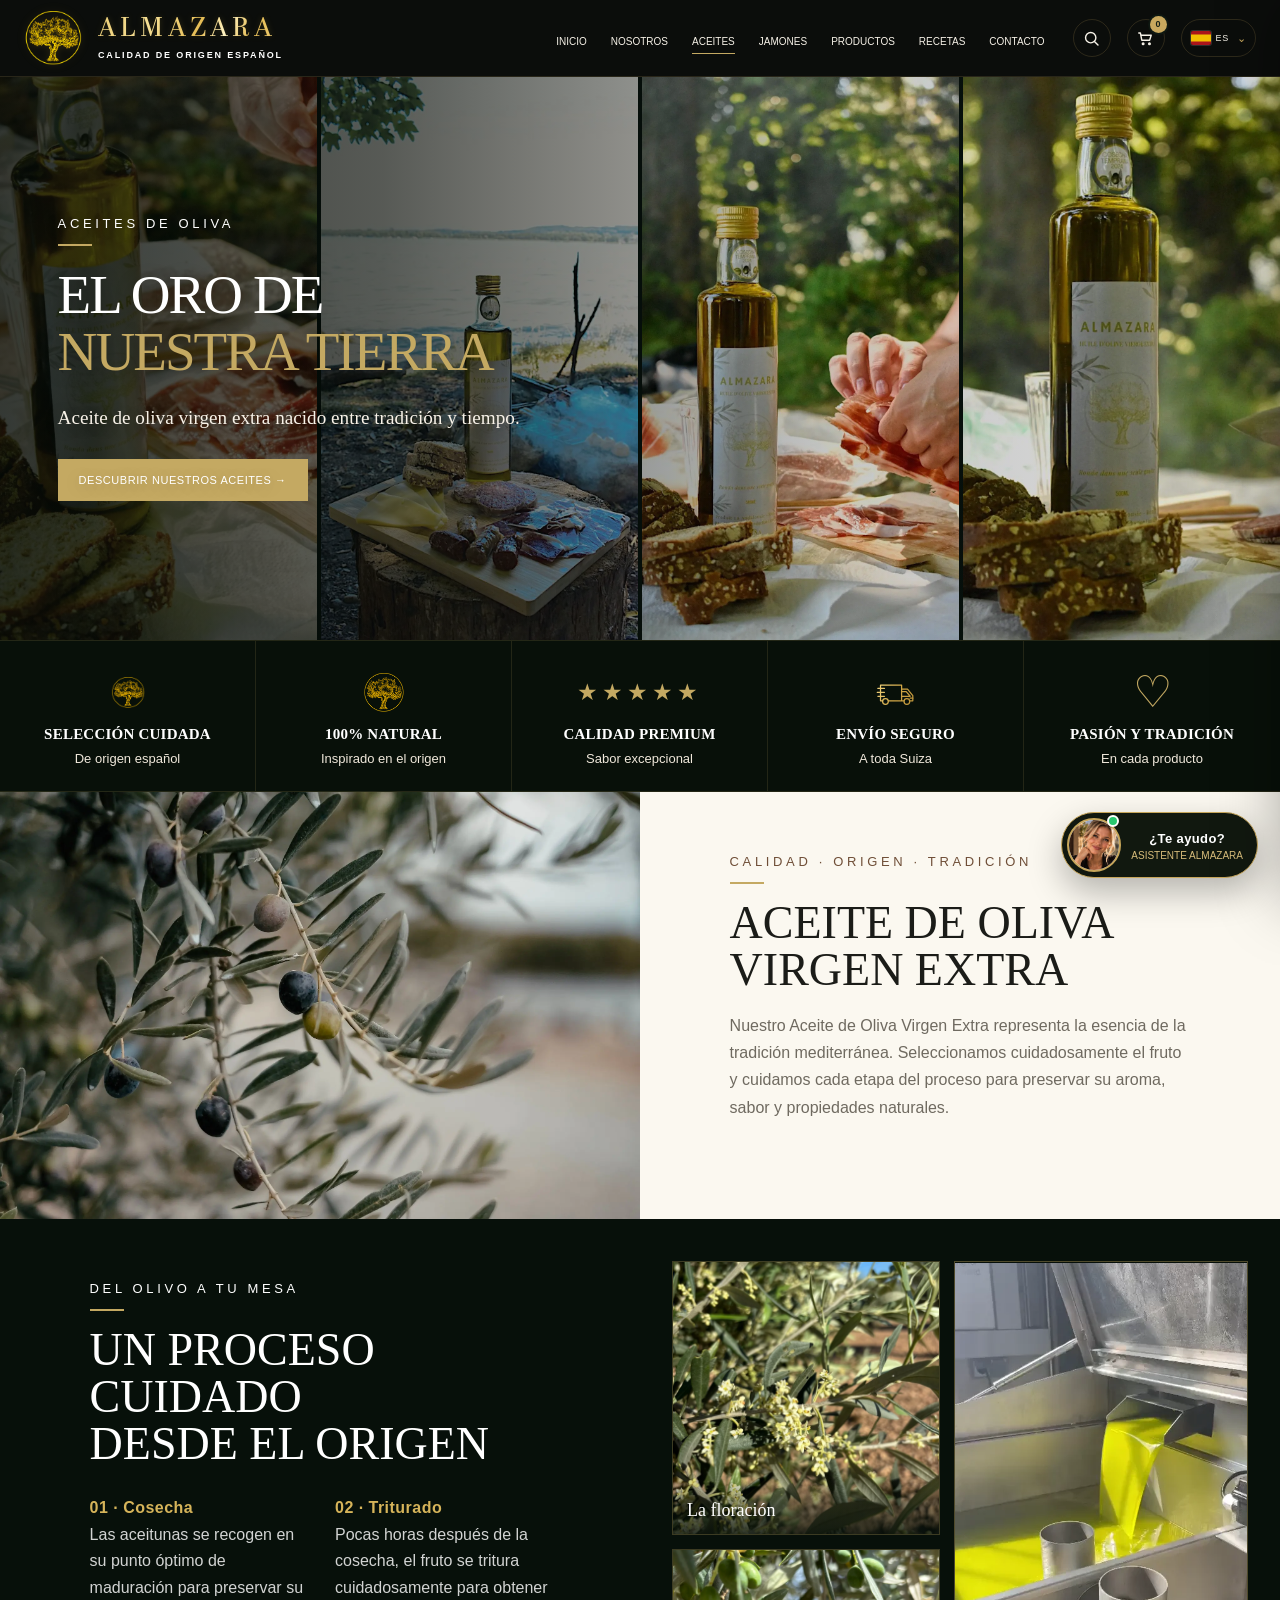
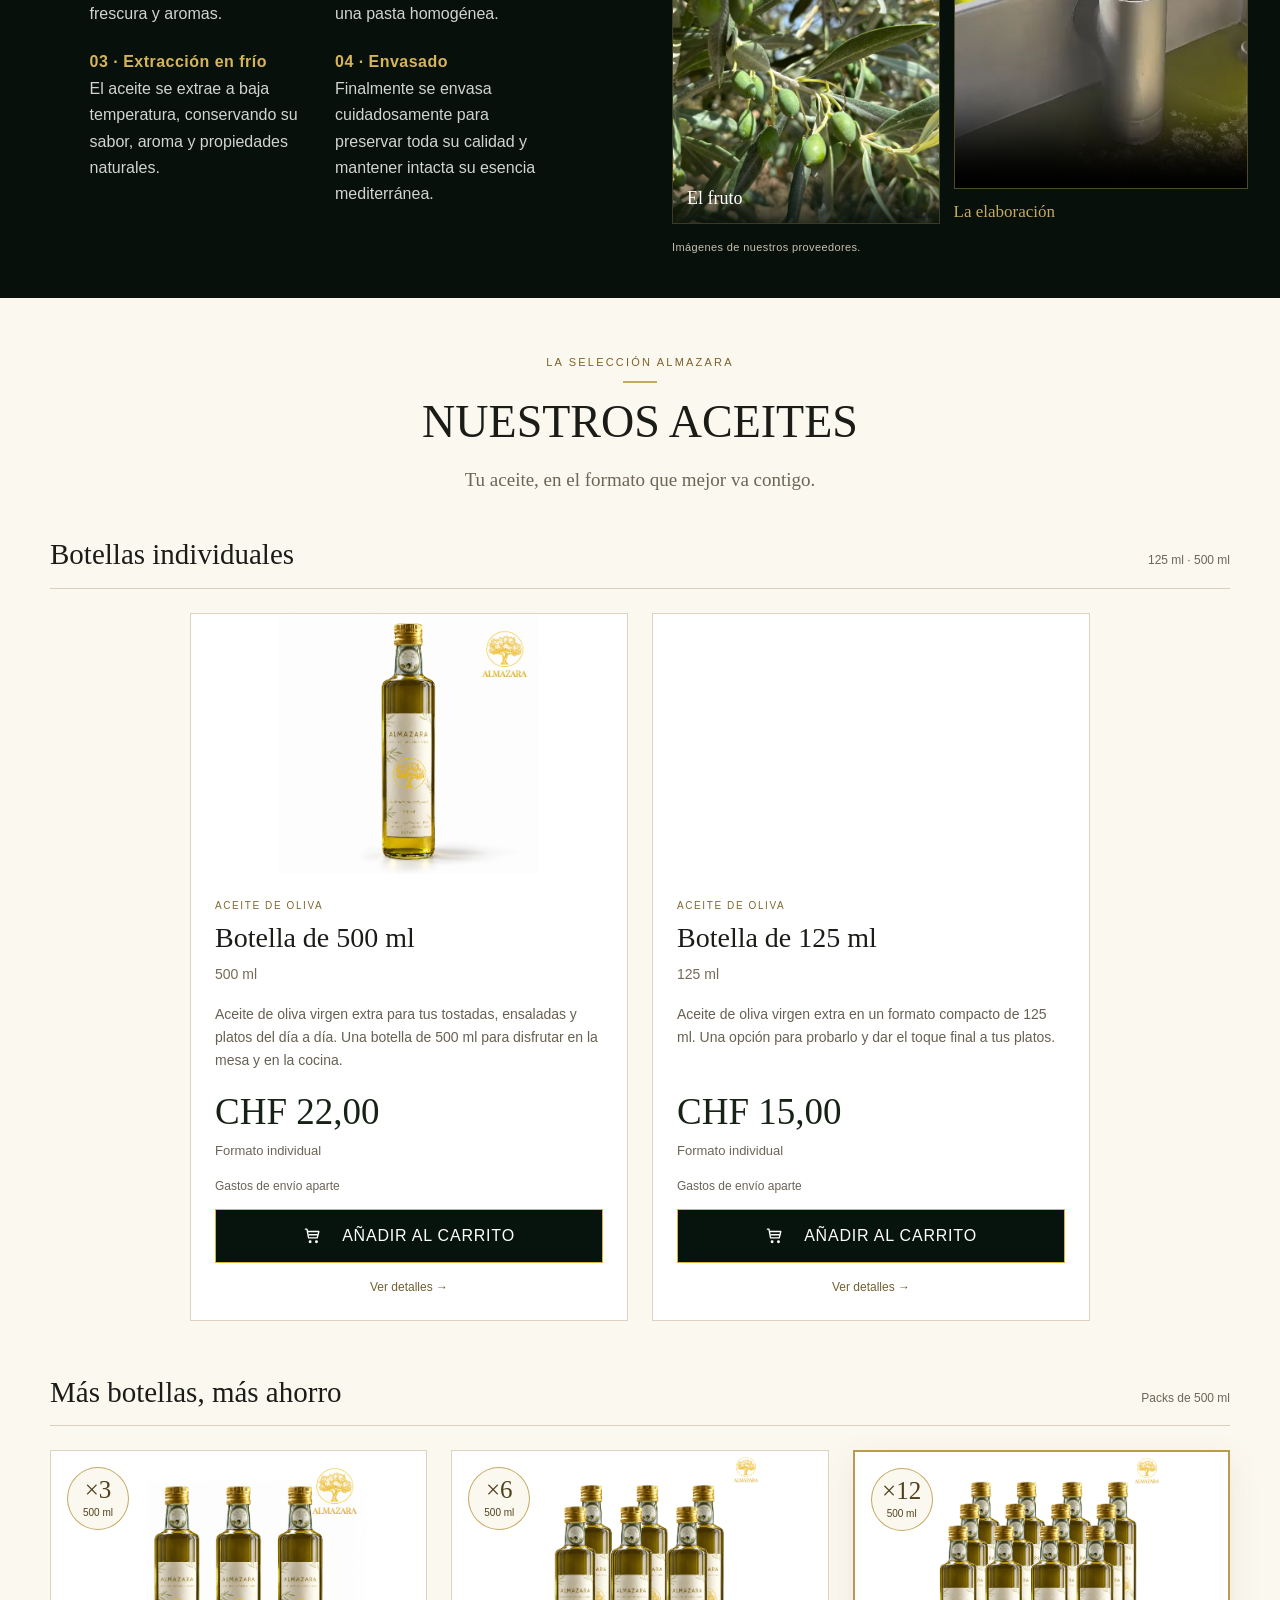
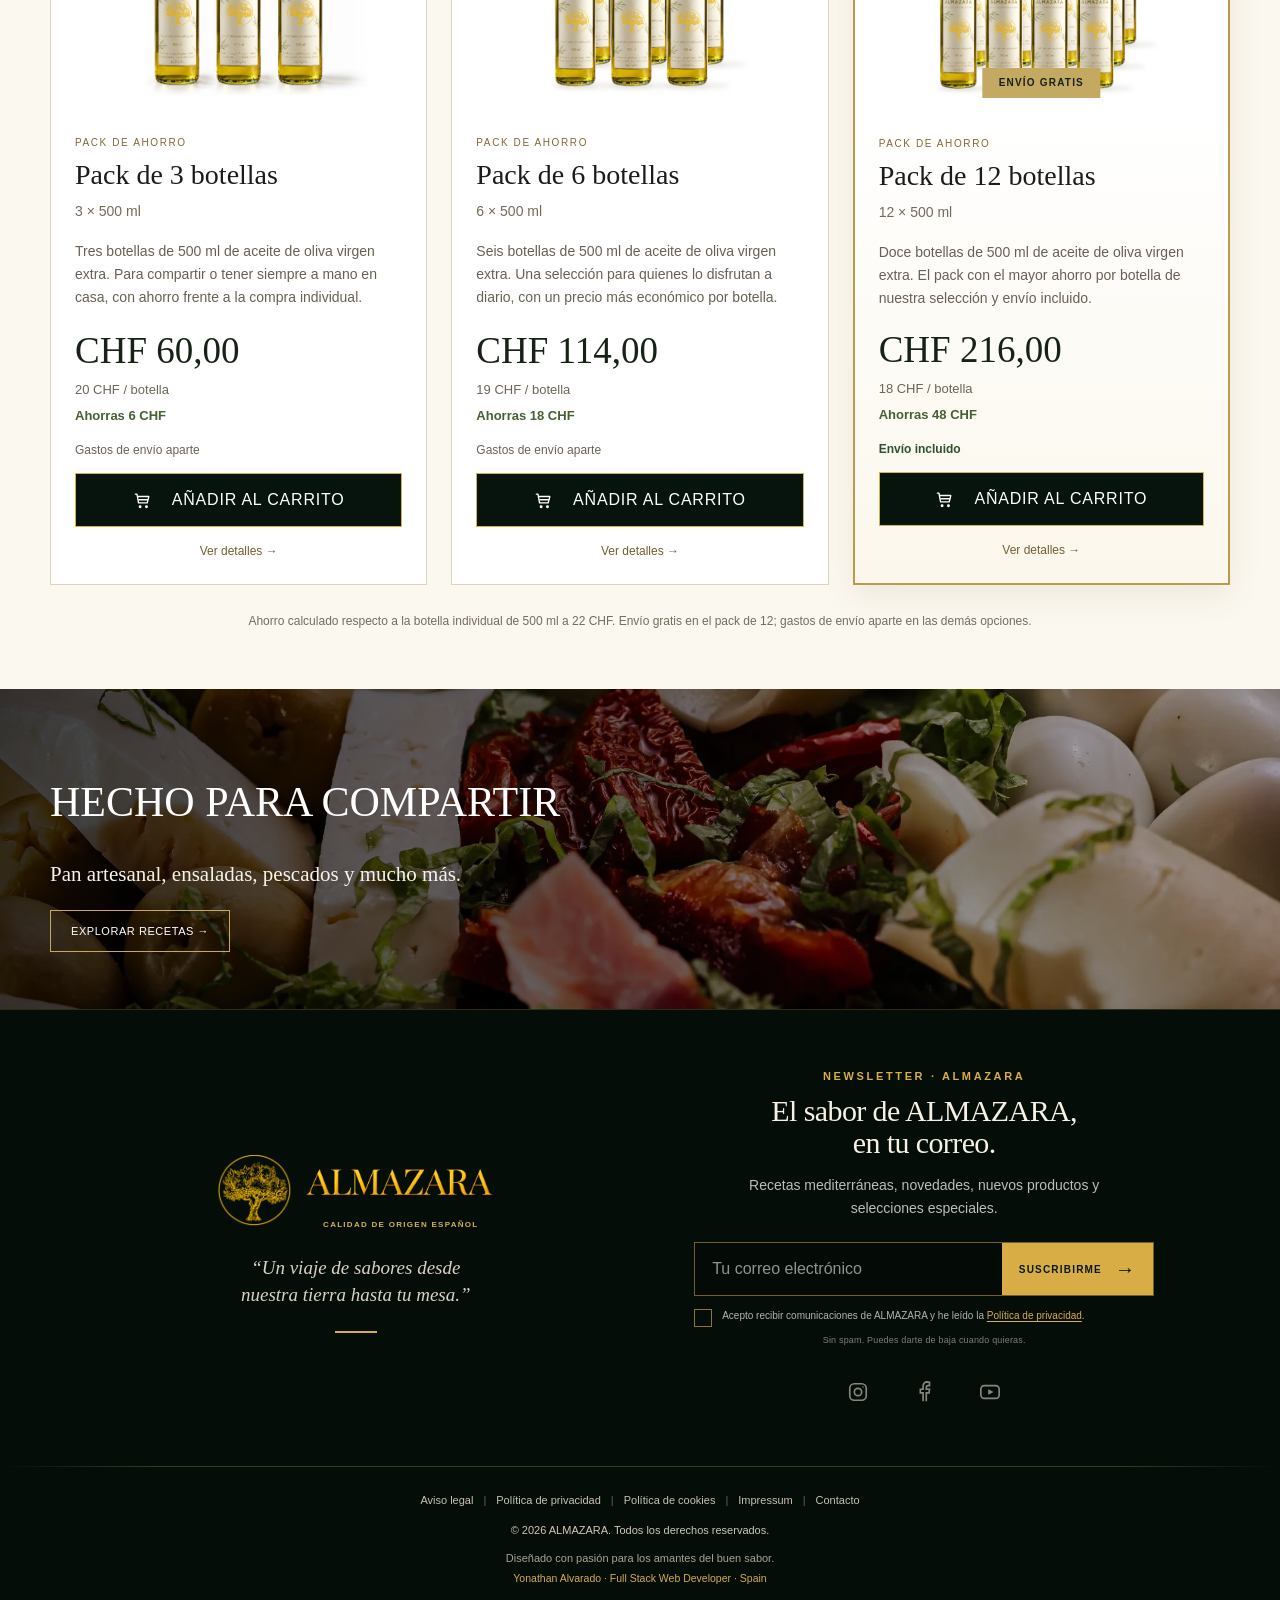
==== commit 270e19e2: "Ready For Hostinger Go!!!" ====
--- a/aceites.html
+++ b/aceites.html
@@ -1,6 +1,6 @@
 <!DOCTYPE html>
 
-<html lang="es"><head><meta charset="utf-8"/><meta content="width=device-width,initial-scale=1" name="viewport"/><title>Aceites · ALMAZARA</title><link href="assets/css/style.css?v=20260924-cabecera" rel="stylesheet"/><link href="assets/css/responsive-v2.css" rel="stylesheet"/><link href="assets/css/shop.css" rel="stylesheet"/><link href="assets/css/mobile-global.css" rel="stylesheet"/><link href="assets/css/revision.css?v=20260925-jamon-blanco" rel="stylesheet"/><link href="assets/css/aceites-collage.css?v=20260924-juntas" rel="stylesheet"/><link rel="preload" as="image" href="assets/img/optimized/collage-almazara-1.webp" fetchpriority="high"/><link rel="preload" as="image" href="assets/img/optimized/collage-almazara-2.webp" fetchpriority="high"/><link rel="preload" as="image" href="assets/img/optimized/collage-almazara-3.webp" fetchpriority="high"/><link rel="preload" as="image" href="assets/img/optimized/collage-almazara-4.webp" fetchpriority="high"/><script id="aceites-collage-load">
+<html lang="es"><head><meta charset="utf-8"/><meta content="width=device-width,initial-scale=1" name="viewport"/><title>Aceites · ALMAZARA</title><link href="assets/css/style.css?v=20261006-asistente" rel="stylesheet"/><link href="assets/css/responsive-v2.css" rel="stylesheet"/><link href="assets/css/shop.css" rel="stylesheet"/><link href="assets/css/mobile-global.css" rel="stylesheet"/><link href="assets/css/revision.css?v=20260925-jamon-blanco" rel="stylesheet"/><link href="assets/css/aceites-collage.css?v=20260924-juntas" rel="stylesheet"/><link rel="preload" as="image" href="assets/img/optimized/collage-almazara-1.webp" fetchpriority="high"/><link rel="preload" as="image" href="assets/img/optimized/collage-almazara-2.webp" fetchpriority="high"/><link rel="preload" as="image" href="assets/img/optimized/collage-almazara-3.webp" fetchpriority="high"/><link rel="preload" as="image" href="assets/img/optimized/collage-almazara-4.webp" fetchpriority="high"/><script id="aceites-collage-load">
 (function () {
   'use strict';
   function initCollage() {
@@ -45,17 +45,19 @@
   document.documentElement.classList.add('aceites-collage-js');
 }());
 </script><link rel="stylesheet" href="assets/css/premium-motion.css?v=20260924-gold-values"/><link rel="stylesheet" href="assets/css/footer-centered.css?v=20260925"/><link rel="stylesheet" href="assets/css/mobile-unified.css?v=20260925-responsive"/>
-</head><body class="values-home-style aceites-page"><header class="site-header"><div class="container nav">
+<link rel="stylesheet" href="assets/css/proveedores.css?v=20261006"/>
+<link rel="stylesheet" href="assets/css/oil-pricing.css?v=20261007-modal"/>
+<link rel="stylesheet" href="assets/css/product-modal.css?v=20261007-modal"/><link rel="stylesheet" href="assets/css/product-interactions.css?v=20261008-experience"/><link rel="stylesheet" href="assets/css/launch-ready.css?v=20261008-intro-fullscreen"/></head><body class="values-home-style aceites-page"><header class="site-header"><div class="container nav">
 <a aria-label="ALMAZARA · Inicio" class="brand brand-logo" href="index.html"><img alt="" class="brand-symbol" src="assets/img/optimized/logo-almazara.webp"/><span class="brand-word"><span class="brand-wordmark-text">ALMAZARA</span><small>CALIDAD DE ORIGEN ESPAÑOL</small></span></a>
 <nav class="nav-links"><a class="" href="index.html">INICIO</a><a class="" href="nosotros.html">NOSOTROS</a><a class="active" href="aceites.html">ACEITES</a><a class="" href="jamones.html">JAMONES</a><a class="" href="productos.html">PRODUCTOS</a><a class="" href="recetas.html">RECETAS</a><a class="" href="contacto.html">CONTACTO</a></nav><div class="nav-tools premium-tools">
 <button aria-label="Buscar" class="head-tool search-trigger" type="button"><span class="tool-icon" aria-hidden="true"><svg viewBox="0 0 24 24"><circle cx="11" cy="11" r="6.5"></circle><path d="M16 16l4.2 4.2"></path></svg></span></button>
 <button aria-label="Abrir cesta" class="head-tool cart-trigger" type="button"><span class="tool-icon" aria-hidden="true"><svg viewBox="0 0 24 24"><path d="M3.5 5h2l1.8 9.1h9.9l2-6.2H7"></path><circle cx="9" cy="18.5" r="1"></circle><circle cx="17" cy="18.5" r="1"></circle></svg></span><span class="cart-count">0</span></button>
 <div class="lang-switch"><button aria-expanded="false" aria-haspopup="true" class="head-tool lang-trigger" type="button"><img class="lang-flag" src="assets/flags/es.svg" alt="" aria-hidden="true"/><span class="lang-code">ES</span><span class="chev">⌄</span></button><div class="lang-menu" role="menu"><button class="active" data-lang="ES"><img class="menu-flag" src="assets/flags/es.svg" alt="" aria-hidden="true"/><span class="menu-code">ES</span><small>Español</small><b>✓</b></button><button data-lang="DE"><img class="menu-flag" src="assets/flags/de.svg" alt="" aria-hidden="true"/><span class="menu-code">DE</span><small>Deutsch</small></button><button data-lang="FR"><img class="menu-flag" src="assets/flags/fr.svg" alt="" aria-hidden="true"/><span class="menu-code">FR</span><small>Français</small></button><button data-lang="IT"><img class="menu-flag" src="assets/flags/it.svg" alt="" aria-hidden="true"/><span class="menu-code">IT</span><small>Italiano</small></button><button data-lang="EN"><img class="menu-flag" src="assets/flags/en.svg" alt="" aria-hidden="true"/><span class="menu-code">EN</span><small>English</small></button></div></div>
 </div>
-</div></header><section class="hero hero-anim aceites-hero-premium aceites-collage-hero"><div class="aceites-collage-media" role="group" aria-label="Cuatro fotografías de aceite ALMAZARA"><div class="aceites-collage-panel"><img src="assets/img/optimized/collage-almazara-1.webp" alt="Aceite ALMAZARA con pan y jamón" width="1066" height="1600" decoding="async" loading="eager" fetchpriority="high"/></div><div class="aceites-collage-panel"><img src="assets/img/optimized/collage-almazara-2.webp" alt="Aceite ALMAZARA y aperitivo junto al lago" width="1066" height="1600" decoding="async" loading="eager" fetchpriority="high"/></div><div class="aceites-collage-panel"><img src="assets/img/optimized/collage-almazara-3.webp" alt="Aceite ALMAZARA junto a las manos cortando jamón" width="1066" height="1600" decoding="async" loading="eager" fetchpriority="high"/></div><div class="aceites-collage-panel"><img src="assets/img/optimized/collage-almazara-4.webp" alt="Detalle de la botella ALMAZARA" width="1066" height="1600" decoding="async" loading="eager" fetchpriority="high"/></div></div><div class="container hero-inner"><div class="hero-copy">
+</div></header><section id="complete-collage-hero" class="hero hero-anim aceites-hero-premium aceites-collage-hero"><div class="aceites-collage-media" role="group" aria-label="Cuatro fotografías de aceite ALMAZARA"><div class="aceites-collage-panel"><img src="assets/img/optimized/collage-almazara-1.webp" alt="Aceite ALMAZARA con pan y jamón" width="1066" height="1600" decoding="async" loading="eager" fetchpriority="high"/></div><div class="aceites-collage-panel"><img src="assets/img/optimized/collage-almazara-2.webp" alt="Aceite ALMAZARA y aperitivo junto al lago" width="1066" height="1600" decoding="async" loading="eager" fetchpriority="high"/></div><div class="aceites-collage-panel"><img src="assets/img/optimized/collage-almazara-3.webp" alt="Aceite ALMAZARA junto a las manos cortando jamón" width="1066" height="1600" decoding="async" loading="eager" fetchpriority="high"/></div><div class="aceites-collage-panel"><img src="assets/img/optimized/collage-almazara-4.webp" alt="Detalle de la botella ALMAZARA" width="1066" height="1600" decoding="async" loading="eager" fetchpriority="high"/></div></div><div class="container hero-inner"><div class="hero-copy">
 <div class="kicker">ACEITES DE OLIVA</div><h1>EL ORO DE<br/><span class="gold">NUESTRA TIERRA</span></h1><p class="lead">Aceite de oliva virgen extra nacido entre tradición y tiempo.</p><div class="cta-row"><a class="btn btn-gold" href="#main">DESCUBRIR NUESTROS ACEITES →</a></div>
 </div></div></section><section class="values">
-<div class="value"><div class="ico"><img alt="Denominación de Origen Protegida" class="value-icon-img origin-icon" src="assets/img/optimized/denominacion-origen-protegida.webp"/></div><b>ORIGEN CONTROLADO</b><small>Selección cuidada</small></div>
+<div class="value"><div class="ico"><img alt="" class="value-icon-img" src="assets/img/optimized/logo-almazara.webp"/></div><b>SELECCIÓN CUIDADA</b><small>De origen español</small></div>
 <div class="value"><div class="ico"><img alt="Almazara" src="assets/img/optimized/logo-arbol.webp"/></div><b>100% NATURAL</b><small>Inspirado en el origen</small></div>
 <div class="value"><div class="ico stars">★★★★★</div><b>CALIDAD PREMIUM</b><small>Sabor excepcional</small></div>
 <div class="value"><div class="ico"><img alt="" class="value-icon-img shipping-icon" src="assets/img/icon-envio-seguro.svg"/></div><b>ENVÍO SEGURO</b><small>A toda Suiza</small></div>
@@ -63,11 +65,55 @@
 </section>
 <main id="main">
 <section class="split reveal"><div class="visual"><img src="assets/img/optimized/oil-origin-premium.webp" alt="Olivares y origen del Aceite de Oliva Virgen Extra ALMAZARA"/></div><div class="content"><div class="kicker" style="color:#6F4E37">CALIDAD · ORIGEN · TRADICIÓN</div><h2 class="section-title">ACEITE DE OLIVA<br/>VIRGEN EXTRA</h2><p class="section-sub">Nuestro Aceite de Oliva Virgen Extra representa la esencia de la tradición mediterránea. Seleccionamos cuidadosamente el fruto y cuidamos cada etapa del proceso para preservar su aroma, sabor y propiedades naturales.</p></div></section>
-<section class="split dark reveal"><div class="content"><div class="kicker">DEL OLIVO A TU MESA</div><h2 class="section-title">UN PROCESO CUIDADO<br/>DESDE EL ORIGEN</h2><div class="oil-process-steps"><p><strong>01 · Cosecha</strong><br/>Las aceitunas se recogen en su punto óptimo de maduración para preservar su frescura y aromas.</p><p><strong>02 · Triturado</strong><br/>Pocas horas después de la cosecha, el fruto se tritura cuidadosamente para obtener una pasta homogénea.</p><p><strong>03 · Extracción en frío</strong><br/>El aceite se extrae a baja temperatura, conservando su sabor, aroma y propiedades naturales.</p><p><strong>04 · Envasado</strong><br/>Finalmente se envasa cuidadosamente para preservar toda su calidad y mantener intacta su esencia mediterránea.</p></div></div><div class="visual"><img alt="Aceite de Oliva Virgen Extra ALMAZARA entre olivos al atardecer" src="assets/img/optimized/oil-feature-olives-pexels.webp"/></div></section>
-<section class="product-strip"><div class="container"><h2 class="section-title">NUESTROS ACEITES</h2><div class="cards reveal">
-<div class="card producto-aceite-blanco"><div class="card-media"><img alt="Aceite de Oliva Selección Premium" src="assets/img/optimized/producto-aceite-almazara-blanco.webp" width="600" height="1120"/></div><div class="card-body"><h3>Aceite de Oliva Selección Premium</h3><div class="meta">500 ml</div><div class="price">CHF 9,99</div><button class="btn btn-dark add-to-cart" type="button" data-product="aceite-premium-500">AÑADIR AL CARRITO</button></div></div>
-<div class="card"><div class="card-media"><img src="assets/img/aceite-pack-3-real.jpeg"/></div><div class="card-body"><h3>Pack de 3 Aceites de Oliva</h3><div class="meta">3 × 500 ml</div><div class="price">CHF 27,99</div><button class="btn btn-dark add-to-cart" type="button" data-product="pack-3-aceites">AÑADIR AL CARRITO</button></div></div>
-</div></div></section>
+<section class="split dark reveal origin-process" id="proceso-origen"><div class="content"><div class="kicker">DEL OLIVO A TU MESA</div><h2 class="section-title">UN PROCESO CUIDADO<br/>DESDE EL ORIGEN</h2><div class="oil-process-steps"><p><strong>01 · Cosecha</strong><br/>Las aceitunas se recogen en su punto óptimo de maduración para preservar su frescura y aromas.</p><p><strong>02 · Triturado</strong><br/>Pocas horas después de la cosecha, el fruto se tritura cuidadosamente para obtener una pasta homogénea.</p><p><strong>03 · Extracción en frío</strong><br/>El aceite se extrae a baja temperatura, conservando su sabor, aroma y propiedades naturales.</p><p><strong>04 · Envasado</strong><br/>Finalmente se envasa cuidadosamente para preservar toda su calidad y mantener intacta su esencia mediterránea.</p></div></div><div class="origin-process-media">
+<div class="origin-process-grid">
+<figure class="origin-photo"><img src="assets/img/proveedores/floracion.webp" width="1080" height="1440" alt="Floración del olivo fotografiada por nuestros proveedores" loading="lazy" decoding="async"/><figcaption>La floración</figcaption></figure>
+<figure class="origin-photo"><img src="assets/img/proveedores/aceitunas.webp" width="1287" height="1440" alt="Aceitunas verdes en la rama, fotografiadas por nuestros proveedores" loading="lazy" decoding="async"/><figcaption>El fruto</figcaption></figure>
+<figure class="origin-film origin-film-portrait">
+<video autoplay loop muted playsinline controls preload="metadata" width="464" height="832" poster="assets/img/proveedores/elaboracion-poster.webp" aria-label="Elaboración del aceite de oliva, vídeo sin sonido"><source src="assets/video/proveedores/elaboracion-sin-audio.mp4" type="video/mp4"/><a href="assets/video/proveedores/elaboracion-sin-audio.mp4">Ver el vídeo</a></video>
+<figcaption><span>La elaboración</span></figcaption>
+</figure>
+</div>
+<p class="origin-credit">Imágenes de nuestros proveedores.</p>
+</div></section>
+<section class="product-strip oil-shop-section" id="comprar-aceites"><div class="container">
+<div class="oil-shop-heading"><div class="kicker">LA SELECCIÓN ALMAZARA</div><h2 class="section-title">NUESTROS ACEITES</h2><p>Tu aceite, en el formato que mejor va contigo.</p></div>
+<div class="oil-group-heading"><h3>Botellas individuales</h3><span>125 ml · 500 ml</span></div>
+<div class="cards oil-format-grid reveal"><article class="card oil-product-card" data-oil-id="aceite-premium-500">
+<div class="card-media oil-product-media"><img src="assets/img/optimized/aceite-500-logo-original.webp" alt="Botella de aceite ALMAZARA de 500 ml" loading="lazy" decoding="async"/><button class="product-preview-trigger" type="button" data-quick-product="aceite-premium-500" aria-label="Ver producto"></button></div>
+<div class="card-body"><div class="oil-card-kicker">ACEITE DE OLIVA</div><h3><a href="producto.html?id=aceite-premium-500" data-quick-product="aceite-premium-500">Botella de 500 ml</a></h3><div class="meta">500 ml</div>
+<p class="oil-product-description">Aceite de oliva virgen extra para tus tostadas, ensaladas y platos del día a día. Una botella de 500 ml para disfrutar en la mesa y en la cocina.</p>
+<div class="price" data-price-product="aceite-premium-500">CHF 22,00</div><p class="oil-unit-price">Formato individual</p>
+<p class="oil-delivery">Gastos de envío aparte</p>
+<button class="btn btn-dark add-to-cart" type="button" data-product="aceite-premium-500">AÑADIR AL CARRITO</button><a class="oil-detail-link" data-quick-product="aceite-premium-500" href="producto.html?id=aceite-premium-500">Ver detalles →</a></div></article><article class="card oil-product-card" data-oil-id="aceite-premium-125">
+<div class="card-media oil-product-media"><img src="assets/img/optimized/aceite-125-logo-original.png" alt="Presentación ilustrativa ALMAZARA de 125 ml" loading="lazy" decoding="async"/><button class="product-preview-trigger" type="button" data-quick-product="aceite-premium-125" aria-label="Ver producto"></button></div>
+<div class="card-body"><div class="oil-card-kicker">ACEITE DE OLIVA</div><h3><a href="producto.html?id=aceite-premium-125" data-quick-product="aceite-premium-125">Botella de 125 ml</a></h3><div class="meta">125 ml</div>
+<p class="oil-product-description">Aceite de oliva virgen extra en un formato compacto de 125 ml. Una opción para probarlo y dar el toque final a tus platos.</p>
+<div class="price" data-price-product="aceite-premium-125">CHF 15,00</div><p class="oil-unit-price">Formato individual</p>
+<p class="oil-delivery">Gastos de envío aparte</p>
+<button class="btn btn-dark add-to-cart" type="button" data-product="aceite-premium-125">AÑADIR AL CARRITO</button><a class="oil-detail-link" data-quick-product="aceite-premium-125" href="producto.html?id=aceite-premium-125">Ver detalles →</a></div></article></div>
+<div class="oil-group-heading oil-pack-heading"><h3>Más botellas, más ahorro</h3><span>Packs de 500 ml</span></div>
+<div class="cards oil-packs-grid reveal"><article class="card oil-product-card" data-oil-id="pack-3-aceites">
+<div class="card-media oil-product-media"><img src="assets/img/optimized/aceite-pack-3-logo-original.webp" alt="3 × 500 ml" loading="lazy" decoding="async"/><span class="oil-pack-seal" aria-label="3 × 500 ml"><b>×3</b><small>500 ml</small></span><button class="product-preview-trigger" type="button" data-quick-product="pack-3-aceites" aria-label="Ver producto"></button></div>
+<div class="card-body"><div class="oil-card-kicker">PACK DE AHORRO</div><h3><a href="producto.html?id=pack-3-aceites" data-quick-product="pack-3-aceites">Pack de 3 botellas</a></h3><div class="meta">3 × 500 ml</div>
+<p class="oil-product-description">Tres botellas de 500 ml de aceite de oliva virgen extra. Para compartir o tener siempre a mano en casa, con ahorro frente a la compra individual.</p>
+<div class="price" data-price-product="pack-3-aceites">CHF 60,00</div><p class="oil-unit-price">20 CHF / botella</p><p class="oil-saving">Ahorras 6 CHF</p>
+<p class="oil-delivery">Gastos de envío aparte</p>
+<button class="btn btn-dark add-to-cart" type="button" data-product="pack-3-aceites">AÑADIR AL CARRITO</button><a class="oil-detail-link" data-quick-product="pack-3-aceites" href="producto.html?id=pack-3-aceites">Ver detalles →</a></div></article><article class="card oil-product-card" data-oil-id="pack-6-aceites">
+<div class="card-media oil-product-media"><img src="assets/img/optimized/aceite-pack-6-logo-original.webp" alt="6 × 500 ml" loading="lazy" decoding="async"/><span class="oil-pack-seal" aria-label="6 × 500 ml"><b>×6</b><small>500 ml</small></span><button class="product-preview-trigger" type="button" data-quick-product="pack-6-aceites" aria-label="Ver producto"></button></div>
+<div class="card-body"><div class="oil-card-kicker">PACK DE AHORRO</div><h3><a href="producto.html?id=pack-6-aceites" data-quick-product="pack-6-aceites">Pack de 6 botellas</a></h3><div class="meta">6 × 500 ml</div>
+<p class="oil-product-description">Seis botellas de 500 ml de aceite de oliva virgen extra. Una selección para quienes lo disfrutan a diario, con un precio más económico por botella.</p>
+<div class="price" data-price-product="pack-6-aceites">CHF 114,00</div><p class="oil-unit-price">19 CHF / botella</p><p class="oil-saving">Ahorras 18 CHF</p>
+<p class="oil-delivery">Gastos de envío aparte</p>
+<button class="btn btn-dark add-to-cart" type="button" data-product="pack-6-aceites">AÑADIR AL CARRITO</button><a class="oil-detail-link" data-quick-product="pack-6-aceites" href="producto.html?id=pack-6-aceites">Ver detalles →</a></div></article><article class="card oil-product-card oil-best-pack" data-oil-id="pack-12-aceites">
+<div class="card-media oil-product-media"><img src="assets/img/optimized/aceite-pack-12-logo-original.webp" alt="12 × 500 ml" loading="lazy" decoding="async"/><span class="oil-pack-seal" aria-label="12 × 500 ml"><b>×12</b><small>500 ml</small></span><span class="oil-free-badge">ENVÍO GRATIS</span><button class="product-preview-trigger" type="button" data-quick-product="pack-12-aceites" aria-label="Ver producto"></button></div>
+<div class="card-body"><div class="oil-card-kicker">PACK DE AHORRO</div><h3><a href="producto.html?id=pack-12-aceites" data-quick-product="pack-12-aceites">Pack de 12 botellas</a></h3><div class="meta">12 × 500 ml</div>
+<p class="oil-product-description">Doce botellas de 500 ml de aceite de oliva virgen extra. El pack con el mayor ahorro por botella de nuestra selección y envío incluido.</p>
+<div class="price" data-price-product="pack-12-aceites">CHF 216,00</div><p class="oil-unit-price">18 CHF / botella</p><p class="oil-saving">Ahorras 48 CHF</p>
+<p class="oil-delivery is-free">Envío incluido</p>
+<button class="btn btn-dark add-to-cart" type="button" data-product="pack-12-aceites">AÑADIR AL CARRITO</button><a class="oil-detail-link" data-quick-product="pack-12-aceites" href="producto.html?id=pack-12-aceites">Ver detalles →</a></div></article></div>
+<p class="oil-pricing-note">Ahorro calculado respecto a la botella individual de 500 ml a 22 CHF. Envío gratis en el pack de 12; gastos de envío aparte en las demás opciones.</p>
+</div></section>
 <section class="banner" style="background:url('assets/img/optimized/oil-food-premium-new.webp') center/cover"><div class="container"><h2>HECHO PARA COMPARTIR</h2><p class="lead">Pan artesanal, ensaladas, pescados y mucho más.</p><a class="btn" href="recetas.html">EXPLORAR RECETAS →</a></div></section>
 </main>
 <footer class="site-footer site-footer-premium footer-enterprise footer-centered">
@@ -87,7 +133,7 @@
 <span class="newsletter-kicker">NEWSLETTER · ALMAZARA</span>
 <h3>El sabor de ALMAZARA,<br/>en tu correo.</h3>
 <p>Recetas mediterráneas, novedades, nuevos productos y selecciones especiales.</p>
-<form action="#" class="footer-newsletter-form newsletter-demo-form" novalidate="">
+<form action="#" class="footer-newsletter-form newsletter-live-form" novalidate="">
 <label class="sr-only" for="footer-email-enterprise">Tu correo electrónico</label>
 <div class="newsletter-input-row">
 <input id="footer-email-enterprise" placeholder="Tu correo electrónico" required="" type="email"/>
@@ -95,12 +141,12 @@
 </div>
 <label class="newsletter-consent"><input required="" type="checkbox"/><span>Acepto recibir comunicaciones de ALMAZARA y he leído la <a href="privacidad.html">Política de privacidad</a>.</span></label>
 <p class="newsletter-note">Sin spam. Puedes darte de baja cuando quieras.</p>
-<div aria-live="polite" class="newsletter-success" role="status">Demostración: no se ha enviado ni registrado ninguna suscripción.</div>
+<div aria-live="polite" class="newsletter-success" role="status"></div>
 </form>
 <div aria-label="Redes sociales" class="footer-enterprise-socials">
-<a aria-label="Instagram" href="https://www.instagram.com/techantoni/" rel="noopener" target="_blank">◎</a>
-<a aria-label="Facebook" href="#">f</a>
-<a aria-label="YouTube" href="#">▶</a>
+<a aria-label="Instagram" data-social="instagram" aria-disabled="true"><svg viewBox="0 0 24 24" aria-hidden="true"><rect x="3" y="3" width="18" height="18" rx="5"/><circle cx="12" cy="12" r="4"/><circle cx="17.5" cy="6.5" r=".8" fill="currentColor" stroke="none"/></svg></a>
+<a aria-label="Facebook" data-social="facebook" aria-disabled="true"><svg viewBox="0 0 24 24" aria-hidden="true"><path d="M14.5 22v-9h3l.5-4h-3.5V7c0-1 .3-2 2-2H18V1.4A20 20 0 0 0 15.4 1C12.8 1 11 2.7 11 6v3H8v4h3v9"/></svg></a>
+<a aria-label="Youtube" data-social="youtube" aria-disabled="true"><svg viewBox="0 0 24 24" aria-hidden="true"><rect x="2" y="5" width="20" height="14" rx="4"/><path d="m10 9 6 3-6 3z" fill="currentColor" stroke="none"/></svg></a>
 </div>
 </div>
 </div>
@@ -119,6 +165,6 @@
 <a href="https://www.instagram.com/techantoni/" rel="noopener" target="_blank">Yonathan Alvarado · Full Stack Web Developer · Spain</a>
 </div>
 </div>
-</footer><script src="assets/js/app.js?v=20260924-premium"></script><script src="assets/js/catalog.js?v=20260925-jamon-blanco"></script><script src="assets/js/shop.js?v=20260923"></script><script src="assets/js/i18n.js?v=20260925-legal"></script>
+</footer><script src="assets/js/app.js?v=20261008-launch"></script><script src="assets/js/catalog.js?v=20261008-experience"></script><script src="assets/js/shop.js?v=20261008-experience"></script><script src="assets/js/i18n.js?v=20261008-launch"></script>
 <script src="assets/js/premium-motion.js?v=20260924-gold-values"></script>
-</body></html>+<script src="assets/js/product-navigation.js?v=20261008-experience"></script><script src="assets/js/product-modal.js?v=20261008-experience"></script><script src="assets/js/site-config.js?v=20261008-launch"></script><script src="assets/js/touch-intro.js?v=20261008-intro-fullscreen"></script><script src="assets/js/connected-forms.js?v=20261008-launch"></script></body></html>
--- a/assets/css/style.css
+++ b/assets/css/style.css
@@ -2633,3 +2633,9 @@
 .nav-links a{white-space:nowrap}
 .hero h1,.section-title,.home-story-copy h2{overflow-wrap:normal;word-break:normal}
 @media(max-width:1100px){html[lang="de"] .nav-links{gap:14px}html[lang="de"] .nav-links a{font-size:12px}}
+
+/* Assistant: keep all links reachable on short screens and with longer translations. */
+.alma-assistant-panel{max-height:calc(100vh - 112px);max-height:calc(100dvh - 112px);overflow-y:auto;overscroll-behavior:contain}
+.alma-assistant-action>span:nth-child(2){min-width:0;overflow-wrap:anywhere}
+.alma-assistant-action .arrow{flex-shrink:0}
+.alma-assistant-close:focus-visible,.alma-assistant-launcher:focus-visible,.alma-assistant-action:focus-visible{outline:3px solid #c4a962;outline-offset:2px}
--- a/assets/css/revision.css
+++ b/assets/css/revision.css
@@ -307,8 +307,8 @@
   animation:none!important;
   transition:none!important;
 }
-.shop-cart-item img[src$="producto-jamon-almazara-blanco.webp"],
-.checkout-order-item img[src$="producto-jamon-almazara-blanco.webp"] {
+.shop-cart-item img[src$="producto-jamon-almazara-luminoso.webp"],
+.checkout-order-item img[src$="producto-jamon-almazara-luminoso.webp"] {
   object-fit:contain;
   background:#fff;
 }
--- a/assets/css/proveedores.css
+++ b/assets/css/proveedores.css
@@ -0,0 +1,51 @@
+/* Original supplier media. Uses the existing ALMAZARA palette and typography. */
+.origin-process,
+.origin-suppliers { scroll-margin-top: 110px; }
+.origin-process-media { padding: 42px 32px; background: var(--dark); min-width: 0; align-content: center; }
+.origin-process-grid { display: grid; grid-template-columns: 1fr 1.1fr; grid-template-rows: 1fr 1fr; gap: 14px; max-width: 620px; margin: auto; }
+.origin-photo { position: relative; margin: 0; min-width: 0; min-height: 0; overflow: hidden; border: 1px solid rgba(196,169,98,.28); }
+.origin-photo img { position: absolute; inset: 0; width: 100%; height: 100%; object-fit: cover; }
+.origin-photo figcaption { position: absolute; inset: auto 0 0; padding: 28px 14px 12px; color: #fff; background: linear-gradient(transparent,rgba(7,16,10,.85)); font: 18px/1.3 var(--serif); }
+.origin-film { min-width: 0; margin: 0; }
+.origin-film video { display: block; width: 100%; height: auto; object-fit: contain; background: #07100a; border: 1px solid rgba(196,169,98,.38); }
+.origin-film video:focus-visible { outline: 3px solid var(--gold); outline-offset: 5px; }
+.origin-film-portrait { grid-column: 2; grid-row: 1 / 3; }
+.origin-film-portrait video { aspect-ratio: 464 / 832; }
+.origin-film figcaption { display: flex; justify-content: space-between; align-items: baseline; flex-wrap: wrap; gap: 6px 14px; padding: 12px 0 0; font: 17px/1.35 var(--serif); color: var(--gold); }
+.origin-film figcaption small { font: 11px/1.5 var(--sans); color: #dbd2c0; }
+.origin-credit { margin: 15px 0 0; color: #c9c0af; font: 11px/1.6 var(--sans); letter-spacing: .035em; }
+.origin-process-media > .origin-credit { max-width: 620px; margin-inline: auto; }
+.origin-suppliers { background: var(--paper); padding: 80px 0; border-block: 1px solid var(--line); }
+.origin-suppliers-grid { display: grid; grid-template-columns: .85fr 1.15fr; align-items: center; gap: clamp(32px,5vw,72px); }
+.origin-suppliers-copy { min-width: 0; }
+.origin-suppliers .kicker { color: #6f4e37; font-size: 11px; line-height: 1.65; letter-spacing: .16em; }
+.origin-suppliers h2 { margin: 0 0 22px; font: 400 clamp(38px,4vw,58px)/1.04 var(--serif); color: var(--ink); }
+.origin-suppliers-copy p { font: 15px/1.8 var(--sans); color: #585449; }
+.origin-suppliers-copy .origin-suppliers-note { font: italic 18px/1.5 var(--serif); padding: 2px 0 3px 18px; border-left: 2px solid var(--gold); margin-block: 22px; }
+.origin-suppliers .btn { margin-top: 8px; white-space: normal; line-height: 1.5; text-align: center; }
+.origin-film-landscape video { aspect-ratio: 832 / 464; box-shadow: 0 16px 40px rgba(7,16,10,.12); }
+.origin-suppliers .origin-film figcaption { color: #6f4e37; }
+.origin-suppliers .origin-film figcaption small,
+.origin-suppliers .origin-credit { color: #686154; }
+body.home-page .origin-story .home-story-photo img { object-position: 50% 74%; }
+body.nosotros-page .about-roots-premium .visual img[src*="proveedores"] { object-position: center; }
+@media (min-width: 1101px) {
+  body.home-page .origin-story,
+  body.home-page .origin-story .home-story-visual { min-height: 520px; }
+}
+@media (max-width: 980px) {
+  .origin-process { grid-template-columns: 1fr; }
+  .origin-process-media { padding: 28px 6vw 38px; }
+  .origin-process-grid { max-width: 600px; }
+  .origin-suppliers-grid { grid-template-columns: 1fr; gap: 32px; }
+  .origin-suppliers { padding-block: 54px; }
+  .origin-suppliers-copy { max-width: 620px; }
+}
+@media (max-width: 480px) {
+  .origin-process-media { padding: 8px 20px 30px; }
+  .origin-process-grid { gap: 9px; }
+  .origin-photo figcaption { padding: 22px 8px 9px; font-size: 15px; }
+  .origin-film figcaption { font-size: 15px; }
+  .origin-suppliers { padding-block: 42px; }
+  .origin-suppliers .container { width: calc(100% - 40px); }
+}
--- a/assets/css/oil-pricing.css
+++ b/assets/css/oil-pricing.css
@@ -0,0 +1,68 @@
+/* Confirmed olive oil formats and packs · 07 October 2026 */
+.oil-shop-section{background:var(--paper)}
+.oil-shop-heading{text-align:center;max-width:700px;margin:0 auto 42px}
+.oil-shop-heading .kicker{font-size:11px;letter-spacing:.2em;color:#7c6229}
+.oil-shop-heading .kicker:after{margin-inline:auto}
+.oil-shop-heading>p{font:19px/1.6 var(--serif);color:#6d6557}
+.oil-group-heading{display:flex;align-items:baseline;justify-content:space-between;gap:16px;border-bottom:1px solid var(--line);padding-bottom:16px;margin:0 0 24px}
+.oil-group-heading h3{margin:0;font:400 29px/1.2 var(--serif)}
+.oil-group-heading>span{font:12px/1.5 var(--sans);color:#6d6557}
+.oil-pack-heading{margin-top:54px}
+body.aceites-page .oil-shop-section .oil-format-grid{grid-template-columns:repeat(2,minmax(0,1fr));gap:24px;max-width:900px;margin-inline:auto}
+body.aceites-page .oil-shop-section .oil-packs-grid{grid-template-columns:repeat(3,minmax(0,1fr));gap:24px;max-width:none}
+.oil-product-card{background:#fff;position:relative;min-width:0;border:1px solid #ddd4c0;transition:box-shadow .25s,transform .25s}
+body .oil-product-card .card-media.oil-product-media{position:relative;height:260px!important;min-height:0!important;padding:20px!important;background:#fff!important;overflow:hidden;display:flex;align-items:center;justify-content:center}
+body.aceites-page .oil-shop-section .oil-product-card .card-media.oil-product-media img,
+body.productos-page .filter-layout #catalogo .cards .oil-product-card .card-media.oil-product-media img{position:static!important;width:100%!important;height:100%!important;object-fit:contain!important;object-position:center!important;transform:none!important;filter:none!important;mix-blend-mode:normal!important;background:#fff!important}
+.oil-card-kicker{font:10px/1.5 var(--sans);letter-spacing:.16em;color:#806932;margin-bottom:10px}
+body .oil-product-card .card-body{padding:24px!important}
+body.aceites-page .oil-shop-section .oil-product-card .card-body h3,
+body.productos-page .filter-layout #catalogo .oil-product-card .card-body h3{font-size:28px;line-height:1.1;min-height:0!important;margin-bottom:10px}
+body .oil-product-card .meta{font:14px/1.5 var(--sans);color:#746a57;margin:0 0 18px}
+body .oil-product-card .price{font:400 37px/1.1 var(--serif);color:#172217;margin-bottom:8px}
+.oil-unit-price{font:13px/1.5 var(--sans);color:#6d6557;margin:0 0 6px}
+.oil-saving{font:600 13px/1.5 var(--sans);color:#476032;margin:0 0 6px}
+.oil-delivery{font:12px/1.5 var(--sans);color:#6a6357;margin:10px 0 0}
+.oil-delivery.is-free{color:#2e522e;font-weight:700}
+.oil-pack-seal{position:absolute;top:18px;right:18px;display:flex;flex-direction:column;align-items:center;justify-content:center;min-width:62px;min-height:62px;padding:9px;border:1px solid #c4a962;border-radius:50%;background:#fbf8f0;color:#51421e}
+.oil-pack-seal b{font:400 25px/1 var(--serif)}
+.oil-pack-seal small{font:10px/1.5 var(--sans);margin-top:3px}
+.oil-free-badge{position:absolute;bottom:14px;left:50%;transform:translateX(-50%);padding:8px 16px;background:#c4a962;color:#172217;font:700 10px/1.4 var(--sans);letter-spacing:.12em;text-align:center;white-space:nowrap}
+body .oil-best-pack{border:2px solid #b99b4e;box-shadow:0 10px 30px rgba(119,92,27,.1)}
+.oil-best-pack .card-body{background:linear-gradient(#fff,#fbf7ec)}
+.oil-format-placeholder{display:flex;flex-direction:column;align-items:center;justify-content:center;gap:17px;width:100%;height:100%;border:1px solid #dacfac;background:radial-gradient(ellipse at 50% 10%,#fffdf6,#f4efdf);color:#786431}
+.oil-placeholder-brand{font:15px/1.4 var(--serif);letter-spacing:.2em}
+.oil-format-placeholder strong{font:400 66px/1 var(--serif);color:#263923}
+.oil-format-placeholder strong em{font:italic 25px var(--serif)}
+.oil-format-placeholder>span:last-child{font:11px/1.4 var(--sans);color:#746b57}
+.oil-pricing-note{max-width:850px;margin:26px auto 0;text-align:center;font:12px/1.7 var(--sans);color:#746d60}
+.oil-home-delivery{font:12px/1.5 var(--sans);color:#716855;margin:0 0 8px}
+.shop-product-thumb{position:relative;display:block;width:72px;height:72px;background:#f5f1e8;overflow:hidden}
+.shop-cart-item .shop-product-thumb img,.checkout-order-item .shop-product-thumb img{width:100%;height:100%;object-fit:contain;background:#fff}
+.shop-product-thumb>small{position:absolute;right:2px;bottom:2px;padding:2px 5px;background:#c4a962;color:#172217;font:700 11px/1.3 var(--sans);opacity:1}
+.shop-format-thumb{height:100%;display:grid;place-items:center;font:17px/1.3 var(--serif);color:#6a5525;border:1px solid #dfd2b1}
+.checkout-order-item .shop-product-thumb{width:56px;height:56px}
+.shop-summary-row{display:flex;justify-content:space-between;gap:16px;padding:9px 0;font-size:14px}
+.shop-summary-row strong{text-align:right}
+.shop-grand-total{font-size:18px;border-top:1px solid #d9cfb8;margin-top:8px;padding-top:16px}
+body.productos-page .filter-layout #catalogo .card[hidden]{display:none!important}
+@media(max-width:980px){
+ body.aceites-page .oil-shop-section .oil-packs-grid{gap:16px}
+ body .oil-product-card .card-body{padding:20px!important}
+}
+@media(max-width:760px){
+ body.aceites-page .oil-shop-section .oil-format-grid,body.aceites-page .oil-shop-section .oil-packs-grid{grid-template-columns:minmax(0,1fr)!important;max-width:430px;margin-inline:auto;gap:22px}
+ .oil-group-heading{align-items:flex-start;flex-direction:column;gap:8px}
+ .oil-group-heading h3{font-size:27px}
+ .oil-shop-heading{margin-bottom:30px}
+ .oil-pack-heading{margin-top:42px}
+ .shop-cart-item .shop-product-thumb{width:58px;height:58px}
+}
+
+.oil-product-description{font:14px/1.65 var(--sans);color:#686052;margin:0 0 20px;max-width:54ch}
+.oil-product-card h3 a{color:inherit;text-decoration:none}
+.oil-product-card h3 a:hover{color:#8b7138}
+.oil-detail-link{display:block;text-align:center;font:12px/1.5 var(--sans);color:#716031;text-decoration:none;margin-top:15px}
+.oil-detail-link:hover{text-decoration:underline;text-underline-offset:4px}
+body .oil-product-card .oil-pack-seal{left:16px;right:auto;top:16px}
+body .oil-product-card .card-media.oil-product-media{padding:0!important}
--- a/assets/css/product-modal.css
+++ b/assets/css/product-modal.css
@@ -0,0 +1,35 @@
+body.product-modal-open{overflow:hidden}
+dialog.product-modal{padding:0;border:1px solid #d6c6a0;width:min(980px,calc(100vw - 40px));max-width:none;max-height:calc(100dvh - 50px);margin:auto;background:#fbf8f0;color:#2e3d1f;overflow:auto;box-shadow:0 28px 100px #0005}
+.product-modal::backdrop{background:rgba(7,16,10,.74);backdrop-filter:blur(4px)}
+.product-modal [hidden]{display:none!important}
+.product-modal-layout{display:grid;grid-template-columns:1fr 1fr;align-items:stretch}
+.product-modal-close{position:absolute;z-index:3;right:14px;top:14px;display:grid;place-items:center;width:37px;height:37px;padding:0;border:1px solid #d1c3a3;border-radius:50%;background:#fffdf6;color:#39432b;font:27px/1 Arial,sans-serif;cursor:pointer}
+.product-modal-close:hover{background:#f2ead8}
+.product-modal-visual{position:relative;display:flex;align-items:center;background:#fff;min-width:0;padding:24px 24px 40px}
+.product-modal-visual>img{width:100%;height:100%;max-height:530px;object-fit:contain}
+.product-modal-pack{position:absolute;bottom:25px;left:25px;padding:9px 14px;background:#2e3d1f;color:#fff;font:12px/1.4 var(--sans)}
+#quickImageNote{position:absolute;left:15px;right:15px;bottom:8px;text-align:center;font:10px/1.5 var(--sans);color:#776d58}
+.product-modal-copy{padding:48px 37px 36px;min-width:0}
+.product-modal-brand{font:11px/1.5 var(--sans);letter-spacing:.25em;color:#907332;margin:0 0 19px}
+#quickTitle{font:400 33px/1.13 var(--serif);text-transform:none;margin:0 0 12px;letter-spacing:-.025em;color:#2e3d1f}
+#quickFormat{font:12px/1.5 var(--sans);color:#7a715d;letter-spacing:.05em;margin:0 0 18px}
+#quickPrice{display:block;font:400 33px/1.2 var(--serif);margin:0 0 10px}
+#quickSaving{font:12px/1.6 var(--sans);color:#426131;margin:0 0 18px}
+#quickDescriptionLabel{font:600 10px/1.5 var(--sans);letter-spacing:.16em;margin:24px 0 9px;color:#8b733a}
+#quickDescription{font:14px/1.8 var(--sans);color:#686252;margin:0 0 27px}
+#quickBuy{display:flex;gap:11px;align-items:stretch;margin:0}
+#quickBuy label{flex:0 0 78px;display:flex;flex-direction:column;padding:8px 10px;border:1px solid #d8cbae;background:white;font:9px/1.4 var(--sans);color:#796f59}
+#quickQuantity{width:100%;height:24px;padding:0!important;border:0!important;background:transparent;color:#2e3d1f;font:15px/1.4 var(--sans);min-width:0}
+#quickAdd{flex:1;min-width:0;padding:12px 10px;margin:0;border:1px solid #b29856;background:#c4a962;color:#24301f;font:600 10px/1.5 var(--sans);letter-spacing:.065em;border-radius:0;cursor:pointer}
+#quickAdd:hover{background:#d2bd87;transform:none}
+#quickDelivery{font:11px/1.6 var(--sans);color:#7a7059;margin:13px 0 23px}
+#quickDelivery.is-free{color:#3c592d;font-weight:600}
+#quickFull{font:12px/1.5 var(--sans);color:#6b622e;text-decoration:none;border-bottom:1px solid #cbb982;padding-bottom:5px}
+.product-modal :focus-visible{outline:2px solid #60723e;outline-offset:4px}
+.card-media:has(.product-preview-trigger){position:relative!important}
+body .card-media .product-preview-trigger{position:absolute!important;inset:0!important;width:100%!important;height:100%!important;display:block;margin:0!important;padding:0!important;background:transparent!important;border:0!important;z-index:2;cursor:zoom-in;border-radius:0;transform:none!important}
+body .card-media .product-preview-trigger:focus-visible{outline:2px solid #9b803c;outline-offset:-4px}
+.card h3 a[data-quick-product]{color:inherit;text-decoration:none}
+.card h3 a[data-quick-product]:hover{color:#8e7439}
+@media(max-width:700px){dialog.product-modal{width:calc(100vw - 24px);max-height:calc(100dvh - 28px)}.product-modal-layout{grid-template-columns:1fr}.product-modal-visual{height:290px;padding:8px 8px 34px}.product-modal-copy{padding:25px 24px 30px}#quickTitle{font-size:29px}#quickPrice{font-size:31px}.product-modal-brand{margin-bottom:13px}#quickDescriptionLabel{margin-top:20px}.product-modal-pack{bottom:15px;left:15px;font-size:11px}.product-modal-close{position:sticky;float:right;top:10px;right:10px;margin:10px 10px -47px 0}.product-modal-close+div{clear:none}}
+@media(prefers-reduced-motion:no-preference){.product-modal[open]{animation:product-modal-enter .18s ease-out}@keyframes product-modal-enter{from{opacity:0;transform:translateY(8px)}to{opacity:1;transform:none}}}
--- a/assets/css/product-interactions.css
+++ b/assets/css/product-interactions.css
@@ -0,0 +1,38 @@
+/* Shared purchase feedback, independent of translated button text. */
+body :is(.add-to-cart,#quickAdd,#detailBuy button)::before,
+.cart-drawer h2::before{
+ content:"";display:inline-block;width:19px;height:19px;margin-right:10px;
+ vertical-align:-.18em;background:currentColor;transform-origin:55% 80%;
+ -webkit-mask:url("data:image/svg+xml,%3Csvg xmlns='http://www.w3.org/2000/svg' viewBox='0 0 24 24' fill='none' stroke='black' stroke-width='1.7' stroke-linecap='round' stroke-linejoin='round'%3E%3Cpath d='M3 4h2l2 11h11l2-8H6M8 11h10'/%3E%3Ccircle cx='9' cy='20' r='1'/%3E%3Ccircle cx='17' cy='20' r='1'/%3E%3C/svg%3E") center/contain no-repeat;
+ mask:url("data:image/svg+xml,%3Csvg xmlns='http://www.w3.org/2000/svg' viewBox='0 0 24 24' fill='none' stroke='black' stroke-width='1.7' stroke-linecap='round' stroke-linejoin='round'%3E%3Cpath d='M3 4h2l2 11h11l2-8H6M8 11h10'/%3E%3Ccircle cx='9' cy='20' r='1'/%3E%3Ccircle cx='17' cy='20' r='1'/%3E%3C/svg%3E") center/contain no-repeat;
+}
+.cart-drawer h2::before{width:27px;height:27px;margin-right:12px}
+@keyframes almazara-cart-roll{
+ 0%,100%{transform:translateX(0) rotate(0)}
+ 30%{transform:translateX(-3px) rotate(-9deg)}
+ 65%{transform:translateX(4px) rotate(6deg)}
+}
+@keyframes almazara-cart-jump{
+ 0%,100%{transform:translateY(0) rotate(0) scale(1)}
+ 20%{transform:translateY(1px) scale(1.08,.9)}
+ 45%{transform:translateY(-9px) rotate(-10deg) scale(1.03)}
+ 68%{transform:translateY(0) rotate(4deg) scale(1.06,.94)}
+ 84%{transform:translateY(-3px) rotate(-3deg)}
+}
+@media(hover:hover) and (prefers-reduced-motion:no-preference){
+ body :is(.add-to-cart,#quickAdd,#detailBuy button):hover::before{animation:almazara-cart-roll .65s ease-in-out both}
+}
+@media(prefers-reduced-motion:no-preference){
+ body :is(.add-to-cart,#quickAdd,#detailBuy button):focus-visible::before{animation:almazara-cart-roll .65s ease-in-out both}
+ body :is(.add-to-cart,#quickAdd,#detailBuy button).cart-just-added::before,
+ .cart-trigger.cart-just-added .tool-icon,
+ .cart-drawer.cart-just-added h2::before{animation:almazara-cart-jump .72s ease-in-out both}
+}
+@media(prefers-reduced-motion:reduce){
+ body :is(.add-to-cart,#quickAdd,#detailBuy button)::before,
+ .cart-trigger .tool-icon,.cart-drawer h2::before{animation:none!important}
+}
+.product-back{display:inline-flex;align-items:center;padding:11px 17px;margin-bottom:20px;border:1px solid #c8b784;background:#fffdf8;color:#35432b;text-decoration:none;font:500 13px/1.5 var(--sans);transition:background .2s,border-color .2s}
+.product-back:hover{background:#eee9d9;border-color:#8b7138}
+.product-back:focus-visible{outline:2px solid #657343;outline-offset:4px}
+@media(max-width:760px){.product-back{font-size:12px;margin-bottom:16px}}
--- a/assets/css/launch-ready.css
+++ b/assets/css/launch-ready.css
@@ -0,0 +1,87 @@
+/* Final responsive layer: full compositions, touch feedback and accessible forms. */
+html{scroll-padding-top:100px}body{overflow-wrap:break-word}img,video{max-width:100%}
+button,a,input,select,textarea{-webkit-tap-highlight-color:rgba(196,169,98,.25)}
+:focus-visible{outline:2px solid #9c7b32;outline-offset:4px}
+.footer-enterprise-socials svg{width:22px;height:22px;display:block;fill:none;stroke:currentColor;stroke-width:1.8}
+.footer-enterprise-socials a{display:inline-flex;align-items:center;justify-content:center;min-width:44px;min-height:44px}
+.footer-enterprise-socials a[aria-disabled=true]{opacity:.55;cursor:default}
+.footer-newsletter-form{width:100%;min-width:0}
+.footer-newsletter-form .newsletter-input-row{display:flex;width:100%;min-width:0}
+.footer-newsletter-form input[type=email]{min-width:0;flex:1;font-size:16px!important}
+.footer-newsletter-form button{flex-shrink:0;min-height:48px;cursor:pointer}
+.footer-newsletter-form .newsletter-consent{display:flex!important;align-items:flex-start!important;gap:10px;line-height:1.65!important;text-align:left}
+.newsletter-consent input,.contact-privacy input{width:18px!important;height:18px!important;flex:0 0 18px;margin-top:3px;accent-color:#b09651}
+.newsletter-success.is-visible,.form-result{display:block!important;margin-top:14px;font-size:14px;line-height:1.6}
+.newsletter-success[data-state=error]{color:#ffd1a3}.form-result[data-state=error]{color:#924521}
+.newsletter-success:empty,.form-result:empty{display:none!important}
+.form-trap{position:absolute!important;left:-10000px!important;width:1px!important;height:1px!important;overflow:hidden!important}
+button[aria-busy=true]{opacity:.65;cursor:wait}
+@media(max-width:1024px){
+ html body #complete-collage-hero > :is(.aceites-collage-media,.productos-collage-media){position:relative!important;inset:auto!important;width:100%!important;height:auto!important;min-height:0!important;max-height:none!important;display:grid!important;grid-template-columns:repeat(2,minmax(0,1fr))!important;grid-template-rows:auto!important;gap:3px;overflow:visible!important;background:#132016;order:0;aspect-ratio:auto!important;flex:none!important}
+ html body :is(.aceites-collage-panel,.producto-foto){position:relative!important;inset:auto!important;aspect-ratio:2/3!important;height:auto!important;min-height:0!important;max-height:none!important;overflow:hidden!important;container-type:normal!important;background:#111b13}
+ html body :is(.aceites-collage-panel,.producto-foto)>img{position:absolute!important;inset:0!important;display:block!important;width:100%!important;height:100%!important;min-width:0!important;min-height:0!important;max-width:100%!important;max-height:100%!important;object-fit:contain!important;object-position:center!important;transform:none!important;translate:none!important;scale:1!important;animation:none!important;filter:none!important}
+ html body #complete-collage-hero{display:flex!important;flex-direction:column!important;height:auto!important;min-height:0!important}
+ html body #complete-collage-hero>.hero-inner{position:relative!important;width:100%!important;height:auto!important;min-height:0!important;inset:auto!important;padding:36px 24px!important;order:1;background:#162219}
+ html body #complete-collage-hero::after{display:none!important}
+ html body .producto-foto::before{opacity:.15!important}
+ html body .producto-foto::after{display:none!important}
+ .footer-enterprise-newsletter{min-width:0!important;max-width:100%!important}
+ .checkout-grid{grid-template-columns:1fr!important}.checkout-panel{min-width:0}
+}
+@media(min-width:641px) and (max-width:1024px){
+ html body #complete-collage-hero > :is(.aceites-collage-media,.productos-collage-media){grid-template-columns:repeat(4,minmax(0,1fr))!important}
+}
+@media(max-width:640px){
+ .container{max-width:100%}.footer-enterprise{padding-left:20px!important;padding-right:20px!important}
+ input,select,textarea{font-size:16px!important}button,.btn{touch-action:manipulation}
+ .footer-newsletter-form .newsletter-input-row{flex-direction:column!important;gap:10px;background:none!important;border:0!important}
+ .footer-newsletter-form input[type=email]{width:100%!important;box-sizing:border-box!important;min-height:50px!important;border:1px solid rgba(196,169,98,.5)!important;padding:14px!important;background:rgba(255,255,255,.035)!important}
+ .footer-newsletter-form button{width:100%!important;justify-content:space-between!important;padding:15px!important}
+ .footer-enterprise-newsletter h3{font-size:clamp(26px,8vw,38px)!important;line-height:1.2!important}
+ .footer-enterprise-legal{line-height:1.8;flex-wrap:wrap!important}
+ .footer-enterprise-socials{justify-content:center;gap:16px!important}
+ .cart-drawer{width:min(100vw,430px)!important;max-width:100vw!important;padding:24px 18px!important;box-sizing:border-box!important}
+ .shop-cart-item{grid-template-columns:58px minmax(0,1fr) auto!important;gap:10px!important}
+ .shop-cart-item h3{font-size:15px!important}.shop-line b{white-space:nowrap;font-size:13px}
+ .checkout-wrap{padding:28px 16px!important}.checkout-panel{padding:22px 18px!important}
+ .checkout-summary-row{gap:14px}.checkout-summary-row strong{text-align:right}
+ .checkout-order-item{grid-template-columns:56px minmax(0,1fr) auto!important;gap:10px!important}
+ .contact-premium-wrap,.contact-premium-fields,.contact-field-row{min-width:0}
+ .contact-field{min-width:0!important}.contact-field input,.contact-field textarea{min-width:0;width:100%}
+ .product-modal-close,.premium-close{min-width:44px;min-height:44px}
+}
+@keyframes almazara-touch-gold{0%,100%{box-shadow:0 0 0 rgba(196,169,98,0)}40%{box-shadow:0 0 26px rgba(196,169,98,.55),inset 0 0 16px rgba(235,207,142,.2)}}
+@media(prefers-reduced-motion:no-preference){
+ .is-touch-glowing{animation:almazara-touch-gold 1.4s ease-in-out!important}
+ :is(.value,.stat).is-touch-glowing::before{opacity:1!important}
+ :is(.value,.stat).is-touch-glowing::after{animation:almazara-value-reflection 1.3s ease both!important}
+ body .card.is-touch-glowing .add-to-cart::before,body .touch-cart-preview::before{animation:almazara-cart-roll .65s ease-in-out both}
+}
+@media(hover:hover) and (prefers-reduced-motion:no-preference){body .card:hover .add-to-cart:not(.cart-just-added)::before{animation:almazara-cart-roll .65s ease-in-out both}}
+@media(prefers-reduced-motion:reduce){.is-touch-glowing{animation:none!important;box-shadow:0 0 0 2px rgba(196,169,98,.4)}html{scroll-behavior:auto!important}}
+/* Full viewport intro. Root/body locks also remove the desktop scrollbar. */
+html.intro-open{overflow:hidden!important;overscroll-behavior:none!important;scrollbar-gutter:auto!important}
+html body.intro-open{overflow:hidden!important;position:fixed!important;inset:0!important;width:100%!important;height:100vh!important;height:100dvh!important;overscroll-behavior:none!important}
+html body dialog.almazara-intro{position:fixed!important;inset:0!important;width:100vw!important;max-width:none!important;height:100vh!important;height:100dvh!important;max-height:none!important;box-sizing:border-box!important;margin:0!important;padding:0!important;border:0!important;outline:0!important;border-radius:0!important;background:#060a10;color:#e5d19b;z-index:2147483000;overflow:hidden!important;opacity:1;transition:opacity .34s ease}
+.almazara-intro::backdrop{background:transparent}
+html body dialog.almazara-intro[open]{display:block!important}
+html body .almazara-intro .intro-film{position:absolute;inset:0;width:100%!important;height:100%!important;max-width:none!important;max-height:none!important;display:block;object-fit:cover!important;object-position:50% 50%;z-index:1}
+.almazara-intro .intro-ambient{display:none}
+html body dialog.almazara-intro.intro-leaving{opacity:0}
+/* Very tall phones: keep the final logo within the safe horizontal frame;
+   a synchronized, blurred background extends the film to the screen edges. */
+@media(max-aspect-ratio:9/20){
+ html body .almazara-intro .intro-film{top:50%;bottom:auto;height:min(100%,222vw)!important;transform:translateY(-50%);-webkit-mask-image:linear-gradient(transparent,#000 7%,#000 93%,transparent);mask-image:linear-gradient(transparent,#000 7%,#000 93%,transparent)}
+ html body .almazara-intro .intro-ambient{display:block;position:absolute;inset:-24px;width:calc(100% + 48px)!important;height:calc(100% + 48px)!important;max-width:none!important;max-height:none!important;object-fit:cover!important;filter:blur(18px) brightness(.6);pointer-events:none}
+}
+@media(min-aspect-ratio:2/1){html body .almazara-intro .intro-film{object-position:50% 65%}}
+@media(prefers-reduced-motion:reduce){html body dialog.almazara-intro{transition:none}}
+.checkout-pay{width:100%;margin-top:20px;padding:18px;border:1px solid #baa05e;background:#263720;color:#f4e8c8;cursor:pointer;font:600 13px/1.5 var(--sans);letter-spacing:.08em}
+.checkout-pay:disabled{opacity:.55;cursor:not-allowed}.checkout-ready-note{font-size:14px;line-height:1.7;color:#515b46}.checkout-consent{display:flex;align-items:flex-start;gap:10px;font-size:13px;line-height:1.6;margin:18px 0}.checkout-consent input{width:18px;height:18px;flex:0 0 18px;accent-color:#324226}
+.checkout-result{padding:18px;border:1px solid #b99b57;line-height:1.7;margin-bottom:22px}.checkout-result:empty{display:none}
+
+@media(max-width:1024px){html body #complete-collage-hero > :is(.aceites-collage-media,.productos-collage-media)::after{display:none!important}}
+
+@media(prefers-reduced-motion:no-preference){html body .card .add-to-cart.cart-just-added::before{animation:almazara-cart-jump .72s ease-in-out both}}
+
+.checkout-consent a{text-decoration:underline;text-underline-offset:3px}.shop-line{grid-column:auto!important;text-align:right!important}.shop-qty button{min-width:36px;min-height:36px}
